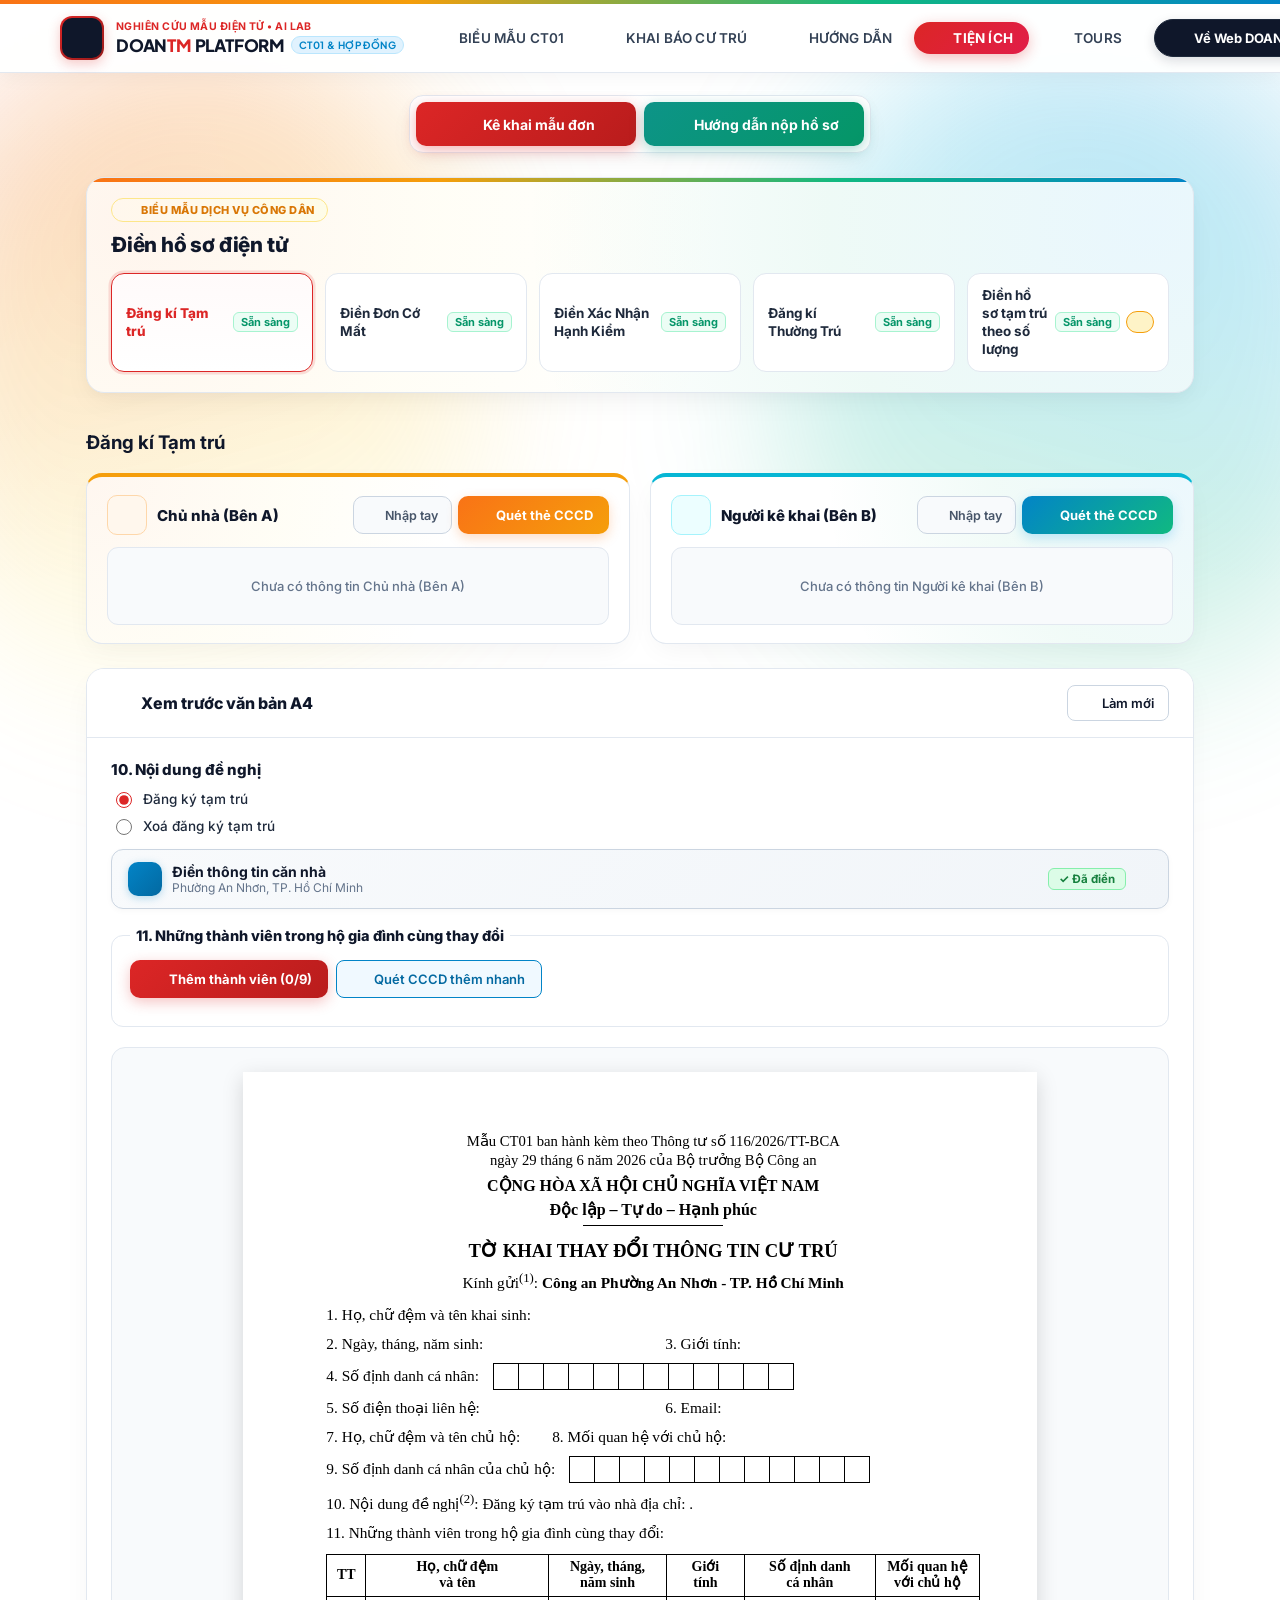
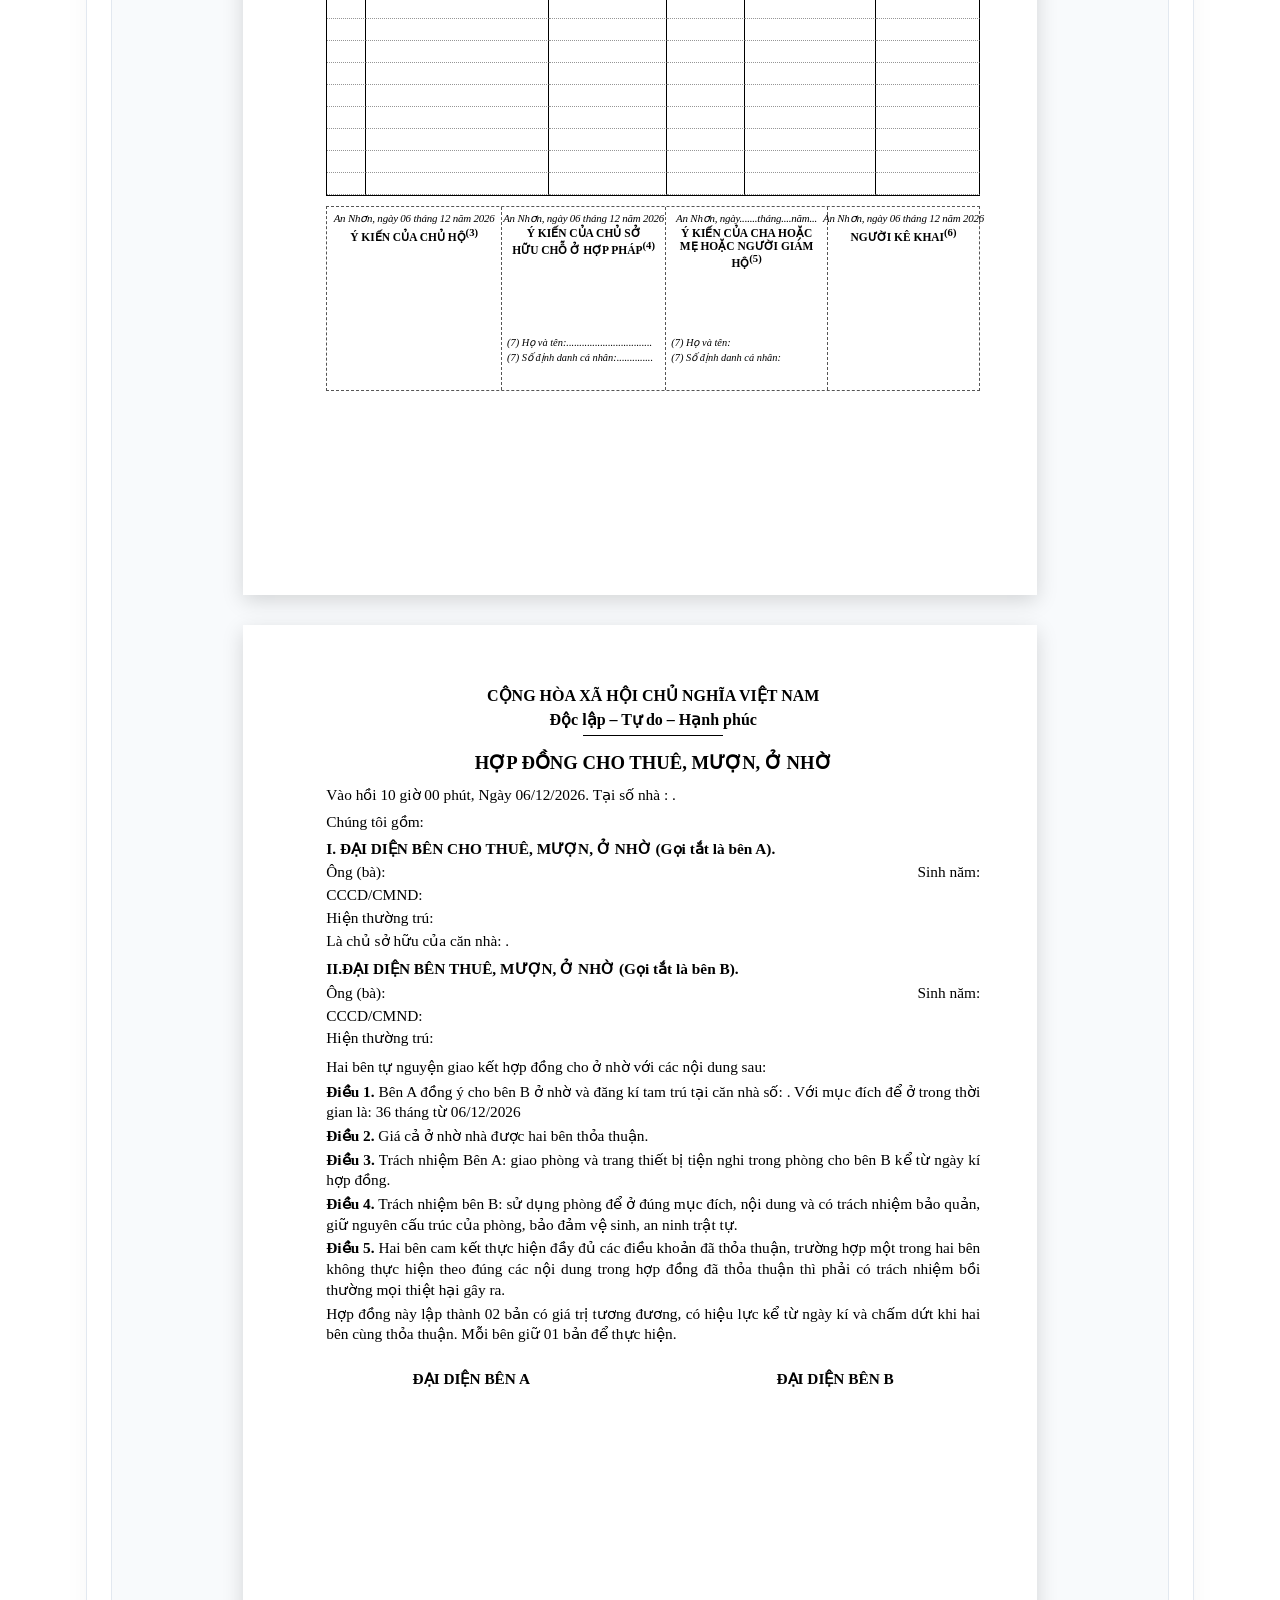
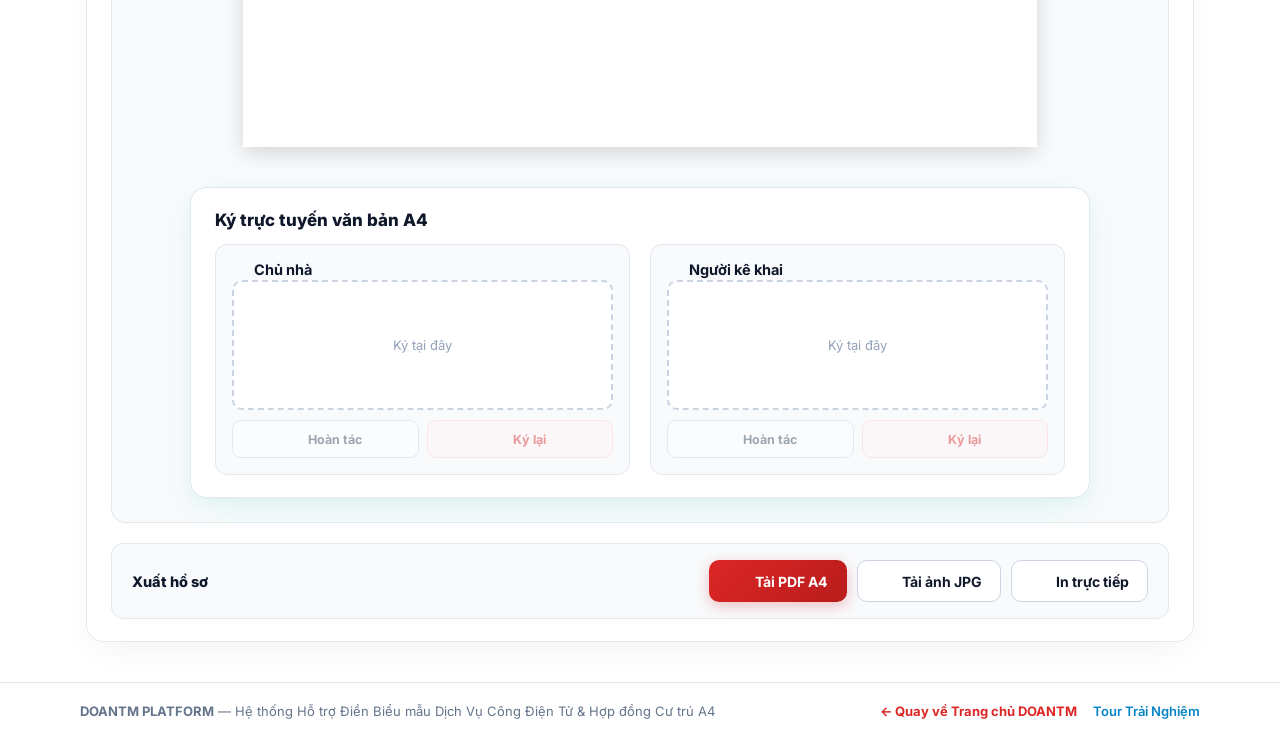
==== ct01.html @ 55b5cb39 "Add files via upload" ====
<!DOCTYPE html>
<html lang="vi">
<head>
  <meta charset="UTF-8" />
  <meta name="viewport" content="width=device-width, initial-scale=1.0" />
  <title>DOANTM | Điền Hồ Sơ Đăng Ký Tạm Trú (Mẫu CT01) & Hợp Đồng Cư Trú A4</title>
  <meta name="description" content="Công cụ điền hồ sơ đăng ký tạm trú Mẫu CT01, Hợp đồng cho thuê mượn ở nhờ, Đơn cớ mất, Xác nhận hạnh kiểm bằng mã QR CCCD và ký điện tử song phương trên nền tảng DOANTM." />

  <!-- Lucide Icons -->
  <script src="https://unpkg.com/lucide@latest"></script>

  <!-- jsQR for Real-Time Camera & Image CCCD QR Decoding -->
  <script src="https://cdn.jsdelivr.net/npm/jsqr@1.4.0/dist/jsQR.min.js"></script>

  <!-- html2canvas for High-Resolution A4 PDF & Dual JPG Export -->
  <script src="https://cdnjs.cloudflare.com/ajax/libs/html2canvas/1.4.1/html2canvas.min.js"></script>

  <!-- JSZip for Client-Side ZIP Packaging -->
  <script src="https://cdnjs.cloudflare.com/ajax/libs/jszip/3.10.1/jszip.min.js"></script>


  <!-- CT01 Portal Stylesheet (DOANTM Bright Light Mode) -->
  <link rel="stylesheet" href="css/ct01.css" />
</head>
<body>

  <!-- Toast Notification Container -->
  <div id="capan-toast-container" class="no-print"></div>

  <main class="capan-app-root">

    <!-- =====================================================================
         1. TOP HEADER (DOANTM BRIGHT LIGHT MODE + CAPAN NAVIGATION)
         ===================================================================== -->
    <header class="capan-header no-print">
      <div class="capan-header-top-bar"></div>
      <div class="capan-header-container">

        <!-- Brand Left -->
        <a href="index.html" class="capan-brand" title="Quay về Trang chủ DOANTM Platform">
          <div class="capan-emblem-wrap">
            <div class="capan-emblem-inner">
              <i data-lucide="crosshair" style="width:22px;height:22px;"></i>
            </div>
          </div>
          <div class="capan-brand-text">
            <span class="capan-brand-sub">NGHIÊN CỨU MẪU ĐIỆN TỬ • AI LAB</span>
            <h1 class="capan-brand-title">
              <span>DOAN<span class="brand-tm">TM</span> PLATFORM</span>
              <span class="capan-brand-badge">CT01 &amp; Hợp đồng</span>
            </h1>
          </div>
        </a>

        <!-- Center Navigation Pills -->
        <nav class="capan-nav" aria-label="Điều hướng cổng dịch vụ công">
          <button type="button" class="capan-nav-item" data-main-tab="utilities" onclick="switchMainTab('utilities', 'ct01')">
            <i data-lucide="file-Spreadsheet" class="capan-nav-icon"></i>
            <span>BIỂU MẪU CT01</span>
          </button>
          <button type="button" class="capan-nav-item" data-main-tab="declaration" onclick="switchMainTab('declaration')">
            <i data-lucide="qr-code" class="capan-nav-icon"></i>
            <span>KHAI BÁO CƯ TRÚ</span>
          </button>
          <a href="huong-dan-nop-ho-so.html" class="capan-nav-item" title="Cẩm nang hướng dẫn nộp hồ sơ dịch vụ công">
            <i data-lucide="book-open" class="capan-nav-icon"></i>
            <span>HƯỚNG DẪN</span>
          </a>
          <button type="button" class="capan-nav-item active" data-main-tab="utilities-all" onclick="switchMainTab('utilities')">
            <i data-lucide="wrench" class="capan-nav-icon"></i>
            <span>TIỆN ÍCH</span>
          </button>
                  <a href="tours.html" class="capan-nav-item" title="Khám phá các tour du lịch quốc tế DOANTM Travel">
            <i data-lucide="compass" class="capan-nav-icon"></i>
            <span>TOURS</span>
          </a>
        </nav>

        <!-- Right Actions -->
        <div class="capan-header-actions">
          <a href="index.html" class="capan-auth-btn">
            <i data-lucide="arrow-left" style="width:15px;height:15px;"></i>
            <span>Về Web DOANTM</span>
          </a>
        </div>

        <!-- Mobile Hamburger Button -->
        <button type="button" class="capan-hamburger-btn" id="mobile-drawer-toggle" aria-label="Mở menu">
          <i data-lucide="menu" style="width:20px;height:20px;color:#dc2626;"></i>
        </button>

      </div>

      <!-- Mobile Navigation Drawer -->
      <div class="capan-mobile-drawer" id="mobile-drawer">
        <nav class="capan-mobile-drawer-nav">
          <button type="button" class="capan-drawer-item active" data-mobile-tab="utilities" onclick="switchMainTab('utilities')">
            <i data-lucide="wrench" style="width:18px;height:18px;"></i>
            <span>Tiện ích &amp; Biểu mẫu CT01</span>
          </button>
          <button type="button" class="capan-drawer-item" data-mobile-tab="declaration" onclick="switchMainTab('declaration')">
            <i data-lucide="qr-code" style="width:18px;height:18px;"></i>
            <span>Khai báo cư trú nhanh</span>
          </button>
                    <a href="tours.html" class="capan-drawer-item">
            <i data-lucide="compass" style="width:18px;height:18px;"></i>
            <span>Khám phá Tour du lịch</span>
          </a>
          <a href="huong-dan-nop-ho-so.html" class="capan-drawer-item">
            <i data-lucide="book-open" style="width:18px;height:18px;"></i>
            <span>Cẩm nang Hướng dẫn nộp hồ sơ</span>
          </a>
          <a href="index.html" class="capan-drawer-item" style="border-top:1px solid #e2e8f0;margin-top:4px;padding-top:12px;color:#dc2626;">
            <i data-lucide="arrow-left" style="width:18px;height:18px;"></i>
            <span>Quay về Trang chủ DOANTM</span>
          </a>
        </nav>
      </div>
    </header>

    <!-- =====================================================================
         2. MAIN CONTENT AREA
         ===================================================================== -->
    <div class="capan-main-content">

      <!-- ===================================================================
           VIEW A: TIỆN ÍCH (KÊ KHAI MẪU ĐƠN & HƯỚNG DẪN NỘP HỒ SƠ)
           =================================================================== -->
      <div id="view-utilities" class="capan-utilities-container">

        <!-- Utility Sub-Tabs Bar -->
        <div class="capan-utility-nav-bar no-print">
          <div class="capan-utility-tabs">
            <button type="button" class="capan-tab-btn active" id="util-tab-ct01" onclick="switchUtilityTab('ct01')">
              <i data-lucide="file-text" style="width:17px;height:17px;"></i>
              <span class="tab-label-desktop">Kê khai mẫu đơn</span>
              <span class="tab-label-mobile">Kê khai mẫu đơn</span>
            </button>
            <a href="huong-dan-nop-ho-so.html" class="capan-tab-btn capan-btn-guide-gradient" title="Xem hướng dẫn chi tiết nộp hồ sơ Dịch vụ công từng mục cụ thể">
              <i data-lucide="book-open" style="width:17px;height:17px;"></i>
              <span class="tab-label-desktop">Hướng dẫn nộp hồ sơ</span>
              <span class="tab-label-mobile">Hướng dẫn nộp hồ sơ</span>
              
            </a>
          </div>
        </div>

        <!-- -----------------------------------------------------------------
             SUB-VIEW A1: KÊ KHAI MẪU ĐƠN (5 FORM CARDS + WORKSPACE)
             ----------------------------------------------------------------- -->
        <div id="subview-ct01" class="capan-forms-container">

          <!-- 5-Card Forms Selector Navigation Card -->
          <div class="capan-forms-nav-card no-print">
            <div class="capan-forms-nav-header">
              <div class="title-area">
                <span class="capan-forms-tag">
                  <i data-lucide="sparkles" style="width:12px;height:12px;"></i>
                  BIỂU MẪU DỊCH VỤ CÔNG DÂN
                </span>
                <h3>
                  <span class="text-desktop">Điền hồ sơ điện tử</span>
                  <span class="text-mobile">Điền hồ sơ và mẫu đơn</span>
                </h3>
              </div>
            </div>

            <div class="capan-forms-selector-grid">
              <!-- Card 1: CT01 -->
              <button type="button" class="capan-form-tab-card active" data-form-key="ct01" onclick="selectFormCard('ct01')">
                <div class="form-tab-badge-row">
                  <span class="form-code-badge">Đăng kí Tạm trú</span>
                  <span class="form-status-ready">Sẵn sàng</span>
                </div>
              </button>

              <!-- Card 2: CT02 (Đơn cớ mất) -->
              <button type="button" class="capan-form-tab-card" data-form-key="ct02" onclick="selectFormCard('ct02')">
                <div class="form-tab-badge-row">
                  <span class="form-code-badge">Điền Đơn Cớ Mất</span>
                  <span class="form-status-ready">Sẵn sàng</span>
                </div>
              </button>

              <!-- Card 3: CT03 (Xác nhận hạnh kiểm) -->
              <button type="button" class="capan-form-tab-card" data-form-key="ct03" onclick="selectFormCard('ct03')">
                <div class="form-tab-badge-row">
                  <span class="form-code-badge">Điền Xác Nhận Hạnh Kiểm</span>
                  <span class="form-status-ready">Sẵn sàng</span>
                </div>
              </button>

              <!-- Card 4: Đăng kí Thường Trú -->
              <button type="button" class="capan-form-tab-card" data-form-key="ct04" onclick="selectFormCard('ct04')">
                <div class="form-tab-badge-row">
                  <span class="form-code-badge">Đăng kí Thường Trú</span>
                  <span class="form-status-ready">Sẵn sàng</span>
                </div>
              </button>

              <!-- Card 5: Điền hồ sơ tạm trú theo số lượng -->
              <button type="button" class="capan-form-tab-card" data-form-key="ct07" onclick="selectFormCard('ct07')">
                <div class="form-tab-badge-row">
                  <span class="form-code-badge">Điền hồ sơ tạm trú theo số lượng</span>
                  <div class="form-tab-status-wrap">
                    <span class="form-status-ready">Sẵn sàng</span>
                    <span class="form-status-star" title="Nổi bật">
                      <i data-lucide="star" style="width:14px;height:14px;fill:#f59e0b;color:#f59e0b;"></i>
                    </span>
                  </div>
                </div>
              </button>
            </div>
          </div>

          <!-- ===============================================================
               FORM WORKSPACE 1: CT01 & HỢP ĐỒNG CƯ TRÚ (TẠM TRÚ & THƯỜNG TRÚ)
               =============================================================== -->
          <div id="form-workspace-ct01" class="capan-ct01-workspace">

            <!-- Steps Intro & 3-Step Progress Card -->
            <div class="capan-steps-card no-print">
              <div class="capan-steps-intro">
                <h3>
                  <span class="text-desktop" id="workspace-steps-title-desktop">Đăng kí Tạm trú</span>
                  <span class="text-mobile" id="workspace-steps-title-mobile">Đăng kí Tạm trú</span>
                </h3>
              </div>
            </div>

            <!-- Dual QR Action Panel (Chủ nhà Bên A & Người kê khai Bên B) -->
            <div class="capan-qr-action-panel no-print">

              <!-- Left Card: Chủ nhà (Bên A) -->
              <div class="capan-qr-card landlord-card">
                <div>
                  <div class="qr-card-header">
                    <div class="qr-header-title">
                      <div class="qr-icon text-amber">
                        <i data-lucide="qr-code" style="width:22px;height:22px;"></i>
                      </div>
                      <div>
                        <h4>Chủ nhà (Bên A)</h4>
                      </div>
                    </div>
                    <div class="qr-card-actions">
                      <button type="button" class="capan-btn-manual-edit" onclick="toggleManualDrawer('landlord')" title="Nhập tay hoặc sửa thông tin Chủ nhà">
                        <i data-lucide="pencil" style="width:13px;height:13px;"></i>
                        <span>Nhập tay</span>
                      </button>
                      <button type="button" class="capan-btn-scan-amber" onclick="openQrScannerModal('landlord')">
                        <i data-lucide="qr-code" style="width:15px;height:15px;"></i>
                        <span>Quét thẻ CCCD</span>
                      </button>
                    </div>
                  </div>

                  <div class="qr-card-body" id="landlord-card-summary">
                    <div class="qr-empty-hint">
                      Thông tin chủ nhà
                    </div>
                  </div>

                  <!-- Optional Inline Manual Input Drawer for Landlord -->
                  <div id="manual-drawer-landlord" class="qr-manual-drawer" hidden>
                    <div>
                      <label for="manual-landlordName">Họ và tên</label>
                      <input type="text" id="manual-landlordName" placeholder="VD: TRẦN VĂN HÙNG" oninput="updateFormField('landlordName', this.value)" />
                    </div>
                    <div>
                      <label for="manual-landlordId">Số CCCD</label>
                      <input type="text" id="manual-landlordId" maxlength="12" placeholder="VD: 079075009876" oninput="updateFormField('landlordId', this.value)" />
                    </div>
                    <div>
                      <label for="manual-landlordBirthYear">Năm sinh / Ngày sinh</label>
                      <input type="text" id="manual-landlordBirthYear" placeholder="VD: 12/05/1975" oninput="updateFormField('landlordBirthYear', this.value)" />
                    </div>
                    <div>
                      <label for="manual-landlordAddress">Nơi thường trú</label>
                      <input type="text" id="manual-landlordAddress" placeholder="Số nhà, đường, phường, TP..." oninput="updateFormField('landlordAddress', this.value)" />
                    </div>
                  </div>
                </div>
              </div>

              <!-- Right Card: Người kê khai (Bên B) -->
              <div class="capan-qr-card tenant-card">
                <div>
                  <div class="qr-card-header">
                    <div class="qr-header-title">
                      <div class="qr-icon text-teal">
                        <i data-lucide="qr-code" style="width:22px;height:22px;"></i>
                      </div>
                      <div>
                        <h4>Người kê khai (Bên B)</h4>
                      </div>
                    </div>
                    <div class="qr-card-actions">
                      <button type="button" class="capan-btn-manual-edit" onclick="toggleManualDrawer('tenant')" title="Nhập tay hoặc sửa thông tin Người kê khai">
                        <i data-lucide="pencil" style="width:13px;height:13px;"></i>
                        <span>Nhập tay</span>
                      </button>
                      <button type="button" class="capan-btn-scan-primary" onclick="openQrScannerModal('tenant')">
                        <i data-lucide="qr-code" style="width:15px;height:15px;"></i>
                        <span>Quét thẻ CCCD</span>
                      </button>
                    </div>
                  </div>

                  <div class="qr-card-body" id="tenant-card-summary">
                    <div class="qr-empty-hint">
                      Thông tin người kê khai
                    </div>
                  </div>

                  <!-- Optional Inline Manual Input Drawer for Tenant -->
                  <div id="manual-drawer-tenant" class="qr-manual-drawer" hidden>
                    <div>
                      <label for="manual-fullName">Họ và tên</label>
                      <input type="text" id="manual-fullName" placeholder="VD: NGUYỄN VĂN AN" oninput="updateFormField('fullName', this.value)" />
                    </div>
                    <div>
                      <label for="manual-citizenId">Số CCCD</label>
                      <input type="text" id="manual-citizenId" maxlength="12" placeholder="VD: 079095012345" oninput="updateFormField('citizenId', this.value)" />
                    </div>
                    <div>
                      <label for="manual-birthDate">Ngày sinh</label>
                      <input type="text" id="manual-birthDate" placeholder="VD: 15/08/1995" oninput="updateFormField('birthDate', this.value)" />
                    </div>
                    <div>
                      <label for="manual-gender">Giới tính</label>
                      <select id="manual-gender" onchange="updateFormField('gender', this.value)">
                        <option value="">-- Chọn --</option>
                        <option value="Nam">Nam</option>
                        <option value="Nữ">Nữ</option>
                        <option value="Khác">Khác</option>
                      </select>
                    </div>
                    <div class="full-col">
                      <label for="manual-permanentAddress">Nơi thường trú</label>
                      <input type="text" id="manual-permanentAddress" placeholder="Địa chỉ thường trú..." oninput="updateFormField('permanentAddress', this.value)" />
                    </div>
                  </div>
                </div>
              </div>

            </div>

            <!-- Main Preview & Editor Card -->
            <div class="capan-preview-card">

              <!-- Card Header -->
              <div class="capan-preview-card-head no-print">
                <div class="capan-panel-header">
                  <i data-lucide="file-check-2" class="panel-icon"></i>
                  <span class="preview-title-desktop" id="preview-title-desktop">Xem trước văn bản A4 </span>
                  <span class="preview-title-mobile" id="preview-title-mobile">Xem trước văn bản A4</span>
                </div>

                <div style="display:flex;align-items:center;gap:8px;flex-wrap:wrap;">
                  <button type="button" class="capan-btn-outline" onclick="resetAllFormData()" title="Xóa trắng toàn bộ dữ liệu">
                    <i data-lucide="rotate-ccw" style="width:14px;height:14px;"></i>
                    <span>Làm mới</span>
                  </button>
                </div>
              </div>

              <!-- Card Body -->
              <div class="capan-preview-card-body">

                <!-- Fieldset 10: Nội dung đề nghị -->
                <fieldset class="ct01-fieldset no-print">
                  <legend>10. Nội dung đề nghị</legend>

                  <div class="ct01-radio-group" role="radiogroup" aria-label="10. Nội dung đề nghị">
                    <label class="ct01-radio-label">
                      <input type="radio" id="radio-req-register" name="ct01-request-content" value="Đăng ký tạm trú" checked onchange="updateFormField('requestContent', this.value)" />
                      <span id="radio-req-register-label">Đăng ký tạm trú</span>
                    </label>
                    <label class="ct01-radio-label">
                      <input type="radio" id="radio-req-delete" name="ct01-request-content" value="Xoá đăng kí tạm trú do không còn chỗ ở hợp pháp tại căn nhà địa chỉ" onchange="updateFormField('requestContent', this.value)" />
                      <span id="radio-req-delete-label">Xoá đăng ký tạm trú</span>
                    </label>
                  </div>

                  <!-- Khối gộp: Điền thông tin căn nhà (Bấm để mở rộng) -->
                  <div class="capan-collapsible-house-wrap" style="margin-top:14px;">
                    <button type="button" class="capan-house-toggle-btn" id="btn-toggle-house-info" onclick="toggleHouseInfoDrawer()">
                      <div style="display:flex;align-items:center;gap:10px;">
                        <span class="house-toggle-icon">
                          <i data-lucide="home" style="width:16px;height:16px;"></i>
                        </span>
                        <div>
                          <strong style="font-size:14px;color:#0f172a;display:block;">Điền thông tin căn nhà</strong>
                          <span id="house-info-summary-text" style="font-size:12px;color:#64748b;display:block;">Bấm để nhập số nhà, tên đường, thời gian hợp đồng...</span>
                        </div>
                      </div>
                      <div style="display:flex;align-items:center;gap:8px;">
                        <span id="house-info-badge-status" class="house-badge-status">Chưa điền</span>
                        <i data-lucide="chevron-down" id="house-info-chevron" class="house-chevron-icon" style="width:18px;height:18px;color:#64748b;transition:transform 0.25s ease;"></i>
                      </div>
                    </button>

                    <div id="house-info-drawer" class="capan-house-drawer" style="display:none;margin-top:10px;padding:14px;background:#ffffff;border:1.5px solid #e2e8f0;border-radius:12px;box-shadow:0 4px 12px rgba(0,0,0,0.03);">
                      <div class="ct01-address-inputs-grid">
                        <div class="ct01-address-input-field">
                          <label for="ct01-house-no">Số nhà</label>
                          <input type="text" id="ct01-house-no" class="capan-input" placeholder="Ví dụ: 123/45" oninput="updateFormField('houseNo', this.value); updateHouseInfoBadge();" />
                        </div>
                        <div class="ct01-address-input-field">
                          <label for="ct01-street">Tên đường</label>
                          <input type="text" id="ct01-street" class="capan-input" placeholder="Ví dụ: Nguyễn Văn Nghi" oninput="updateFormField('street', this.value); updateHouseInfoBadge();" />
                        </div>
                      </div>

                      <div class="ct01-extra-inputs-grid">
                        <div class="ct01-address-input-field">
                          <label for="ct01-ward">Phường / Xã</label>
                          <input type="text" id="ct01-ward" class="capan-input" value="Phường An Nhơn" placeholder="VD: Phường An Nhơn" oninput="updateFormField('ward', this.value); updateHouseInfoBadge();" />
                        </div>
                        <div class="ct01-address-input-field">
                          <label for="ct01-city">Tỉnh / Thành phố</label>
                          <input type="text" id="ct01-city" class="capan-input" value="TP. Hồ Chí Minh" placeholder="VD: TP. Hồ Chí Minh" oninput="updateFormField('city', this.value); updateHouseInfoBadge();" />
                        </div>
                        <div class="ct01-address-input-field">
                          <label for="ct01-phone">Số điện thoại</label>
                          <input type="tel" id="ct01-phone" class="capan-input" placeholder="VD: 0909 123 456" oninput="updateFormField('phone', this.value)" />
                        </div>
                        <div class="ct01-address-input-field">
                          <label for="ct01-email">Email</label>
                          <input type="email" id="ct01-email" class="capan-input" placeholder="VD: congdan@gmail.com" oninput="updateFormField('email', this.value)" />
                        </div>
                      </div>

                      <div class="ct01-address-input-field ct01-contract-datetime-field">
                        <label for="ct01-contract-datetime">Thời gian bắt đầu hợp đồng</label>
                        <input type="datetime-local" id="ct01-contract-datetime" class="capan-input" onchange="updateFormField('moveInDate', this.value); updateHouseInfoBadge();" />
                      </div>
                    </div>
                  </div>
                </fieldset>

                <!-- Fieldset 11: Những thành viên trong hộ gia đình cùng thay đổi -->
                <fieldset class="ct01-members-editor no-print">
                  <legend>11. Những thành viên trong hộ gia đình cùng thay đổi</legend>
                  <div style="display:flex;flex-wrap:wrap;gap:8px;margin-bottom:12px;">
                    <button type="button" class="capan-btn-coral-large" id="btn-add-member" onclick="openMemberModal()" style="height:38px;padding:0 16px;font-size:13px;">
                      <i data-lucide="plus" style="width:15px;height:15px;"></i>
                      <span id="btn-add-member-label">Thêm thành viên (0/9)</span>
                    </button>
                    <button type="button" class="capan-btn-outline" onclick="openDirectMemberScan()" style="height:38px;padding:0 16px;font-size:13px;border-color:#0284c7;color:#0369a1;background:#f0f9ff;">
                      <i data-lucide="qr-code" style="width:15px;height:15px;color:#0284c7;"></i>
                      <span>Quét CCCD thêm nhanh</span>
                    </button>
                  </div>
                  <div id="members-summary-list"></div>
                </fieldset>

                <!-- ===========================================================
                     LIVE A4 DOCUMENT PREVIEW WRAPPER (2 A4 PAGES + SIG PADS)
                     =========================================================== -->
                <div class="doc-preview-wrapper" id="doc-preview-wrapper">

                  <!-- Responsive Scale Toolbar (Shown on mobile/narrow viewports) -->
                  <div class="doc-mobile-toolbar no-print" id="doc-scale-toolbar" hidden>
                    <div class="doc-mobile-toolbar-info">
                      <span class="doc-mobile-badge" id="doc-scale-badge">📄 Bản xem trước chuẩn A4 (100%)</span>
                    </div>
                    <div class="doc-mobile-toolbar-actions">
                      <button type="button" class="doc-toolbar-btn active" id="btn-scale-fit" onclick="setPreviewFitMode('fit')">Vừa màn hình</button>
                      <button type="button" class="doc-toolbar-btn" id="btn-scale-actual" onclick="setPreviewFitMode('actual')">100% Gốc</button>
                    </div>
                  </div>

                  <!-- A4 Scaler Container -->
                  <div class="a4-page-scaler" id="a4-page-scaler">

                    <!-- =======================================================
                         PAGE 1: MẪU CT01 - TỜ KHAI THAY ĐỔI THÔNG TIN CƯ TRÚ
                         ======================================================= -->
                    <article class="a4-page ct01-doc-page" id="ct01-doc-page-print">
                      <div class="ct01-sub-header">
                        <p>Mẫu CT01 ban hành kèm theo Thông tư số 116/2026/TT-BCA</p>
                        <p>ngày 29 tháng 6 năm 2026 của Bộ trưởng Bộ Công an</p>
                      </div>

                      <div class="ct01-national-header">
                        <h3 class="national-country">CỘNG HÒA XÃ HỘI CHỦ NGHĨA VIỆT NAM</h3>
                        <h4 class="national-motto">Độc lập – Tự do – Hạnh phúc</h4>
                        <div class="national-underline"></div>
                      </div>

                      <h2 class="ct01-main-title">TỜ KHAI THAY ĐỔI THÔNG TIN CƯ TRÚ</h2>

                      <p class="ct01-recipient">
                        Kính gửi<sup>(1)</sup>: <strong class="ct01-recipient-value" id="a4-ct01-recipient">Công an Phường An Nhơn - TP. Hồ Chí Minh</strong>
                      </p>

                      <div class="ct01-body-content">
                        <div class="ct01-line">
                          1. Họ, chữ đệm và tên khai sinh: <strong class="text-uppercase" id="a4-ct01-fullName"></strong>
                        </div>

                        <div class="ct01-flex-line">
                          <div class="flex-item">
                            2. Ngày, tháng, năm sinh: <strong id="a4-ct01-birthDate"></strong>
                          </div>
                          <div class="flex-item">
                            3. Giới tính: <strong class="ct01-gender-value" id="a4-ct01-gender"></strong>
                          </div>
                        </div>

                        <div class="ct01-id-line">
                          <span class="id-label">4. Số định danh cá nhân:</span>
                          <div class="ct01-boxes-group" id="a4-ct01-tenant-id-boxes">
                            <!-- 12 Digit Cells Rendered by JS -->
                          </div>
                        </div>

                        <div class="ct01-flex-line">
                          <div class="flex-item">
                            5. Số điện thoại liên hệ: <strong id="a4-ct01-phone"></strong>
                          </div>
                          <div class="flex-item">
                            6. Email: <strong id="a4-ct01-email"></strong>
                          </div>
                        </div>

                        <div class="ct01-flex-line ct01-household-line">
                          <div class="flex-item">
                            7. Họ, chữ đệm và tên chủ hộ: <strong class="text-uppercase" id="a4-ct01-headName"></strong>
                          </div>
                          <div class="flex-item">
                            8. Mối quan hệ với chủ hộ: <span id="a4-ct01-relationship"></span>
                          </div>
                        </div>

                        <div class="ct01-id-line">
                          <span class="id-label">9. Số định danh cá nhân của chủ hộ:</span>
                          <div class="ct01-boxes-group" id="a4-ct01-landlord-id-boxes">
                            <!-- 12 Digit Cells Rendered by JS -->
                          </div>
                        </div>

                        <div class="ct01-line ct01-request-line">
                          <span class="ct01-request-label">10. Nội dung đề nghị<sup>(2)</sup>: </span>
                          <span class="ct01-request-content" id="a4-ct01-requestContent">Đăng ký tạm trú</span>
                          <span class="ct01-request-prefix" id="a4-ct01-requestPrefix"> vào nhà địa chỉ: </span>
                          <span class="ct01-request-address" id="a4-ct01-requestAddress">.</span>
                        </div>

                        <div class="ct01-members-section">
                          <p class="members-title">11. Những thành viên trong hộ gia đình cùng thay đổi:</p>
                          <table class="ct01-table-members">
                            <thead>
                              <tr>
                                <th style="width: 6%;"><span>TT</span></th>
                                <th style="width: 28%;"><span>Họ, chữ đệm<br />và tên</span></th>
                                <th style="width: 18%;"><span>Ngày, tháng,<br />năm sinh</span></th>
                                <th style="width: 12%;"><span>Giới<br />tính</span></th>
                                <th style="width: 20%;"><span>Số định danh<br />cá nhân</span></th>
                                <th style="width: 16%;"><span>Mối quan hệ<br />với chủ hộ</span></th>
                              </tr>
                            </thead>
                            <tbody id="a4-ct01-members-tbody">
                              <!-- 9 Rows Rendered by JS -->
                            </tbody>
                          </table>
                        </div>

                        <!-- 4-Column Signatures Container -->
                        <div class="ct01-signatures-container">
                          <!-- Col 1: Ý KIẾN CỦA CHỦ HỘ (3) -->
                          <div class="ct01-sig-col">
                            <div class="sig-header-zone">
                              <p class="sig-date-placeholder" id="a4-sig-date-1">An Nhơn, ngày.......tháng....năm.......</p>
                              <p class="sig-heading">Ý KIẾN CỦA CHỦ HỘ<sup>(3)</sup></p>
                            </div>
                            <div class="sig-space" id="a4-ct01-sig-head"></div>
                            <div class="sig-name-zone">
                              <p class="sig-signer-name text-uppercase" id="a4-ct01-sig-head-name"></p>
                            </div>
                            <div class="sig-notes-zone empty"></div>
                          </div>

                          <!-- Col 2: Ý KIẾN CỦA CHỦ SỞ HỮU CHỖ Ở HỢP PHÁP (4) -->
                          <div class="ct01-sig-col">
                            <div class="sig-header-zone">
                              <p class="sig-date-placeholder" id="a4-sig-date-2">An Nhơn, ngày.....tháng....năm...</p>
                              <p class="sig-heading">Ý KIẾN CỦA CHỦ SỞ<br />HỮU CHỖ Ở HỢP PHÁP<sup>(4)</sup></p>
                            </div>
                            <div class="sig-space" id="a4-ct01-sig-landlord"></div>
                            <div class="sig-name-zone">
                              <p class="sig-signer-name text-uppercase" id="a4-ct01-sig-landlord-name"></p>
                            </div>
                            <div class="sig-notes-zone">
                              <p class="sig-sub-note">(7) Họ và tên:.................................</p>
                              <p class="sig-sub-note">(7) Số định danh cá nhân:..............</p>
                            </div>
                          </div>

                          <!-- Col 3: Ý KIẾN CỦA CHA HOẶC MẸ HOẶC NGƯỜI GIÁM HỘ (5) -->
                          <div class="ct01-sig-col">
                            <div class="sig-header-zone">
                              <p class="sig-date-placeholder" id="a4-sig-date-3">An Nhơn, ngày.......tháng....năm...</p>
                              <p class="sig-heading">Ý KIẾN CỦA CHA HOẶC<br />MẸ HOẶC NGƯỜI GIÁM<br />HỘ<sup>(5)</sup></p>
                            </div>
                            <div class="sig-space empty"></div>
                            <div class="sig-name-zone empty"></div>
                            <div class="sig-notes-zone">
                              <p class="sig-sub-note">(7) Họ và tên:</p>
                              <p class="sig-sub-note">(7) Số định danh cá nhân:</p>
                            </div>
                          </div>

                          <!-- Col 4: NGƯỜI KÊ KHAI (6) -->
                          <div class="ct01-sig-col">
                            <div class="sig-header-zone">
                              <p class="sig-date-placeholder" id="a4-sig-date-4">An Nhơn, ngày....tháng...năm...</p>
                              <p class="sig-heading">NGƯỜI KÊ KHAI<sup>(6)</sup></p>
                            </div>
                            <div class="sig-space" id="a4-ct01-sig-declarant"></div>
                            <div class="sig-name-zone">
                              <p class="sig-signer-name text-uppercase" id="a4-ct01-sig-declarant-name"></p>
                            </div>
                            <div class="sig-notes-zone empty"></div>
                          </div>
                        </div>
                      </div>
                    </article>

                    <!-- =======================================================
                         PAGE 2: HỢP ĐỒNG CHO THUÊ, MƯỢN, Ở NHỜ
                         ======================================================= -->
                    <article class="a4-page contract-doc-page" id="contract-doc-page-print">
                      <div class="contract-national-header">
                        <h3 class="national-country">CỘNG HÒA XÃ HỘI CHỦ NGHĨA VIỆT NAM</h3>
                        <h4 class="national-motto">Độc lập – Tự do – Hạnh phúc</h4>
                        <div class="national-underline"></div>
                      </div>

                      <h2 class="contract-main-title">HỢP ĐỒNG CHO THUÊ, MƯỢN, Ở NHỜ</h2>

                      <div class="contract-body-content">
                        <p class="contract-intro-line">
                          Vào hồi <span id="a4-contract-hours">10</span> giờ <span id="a4-contract-minutes">00</span> phút, Ngày <span id="a4-contract-date"></span>. Tại số nhà : <span id="a4-contract-address-top"></span>.
                        </p>
                        <p class="contract-intro-line">Chúng tôi gồm:</p>

                        <!-- BÊN A -->
                        <div class="contract-party-block">
                          <p class="party-role-head"><strong>I. ĐẠI DIỆN BÊN CHO THUÊ, MƯỢN, Ở NHỜ (Gọi tắt là bên A).</strong></p>
                          <div class="party-flex-row">
                            <span class="party-name">Ông (bà): <span class="text-uppercase" id="a4-contract-landlordName"></span></span>
                            <span class="party-birth">Sinh năm: <span id="a4-contract-landlordBirthYear"></span></span>
                          </div>
                          <p class="party-info-row">CCCD/CMND: <span id="a4-contract-landlordId"></span></p>
                          <p class="party-info-row">Hiện thường trú: <span class="contract-long-value" id="a4-contract-landlordAddress"></span></p>
                          <p class="party-info-row">Là chủ sở hữu của căn nhà: <span class="contract-long-value" id="a4-contract-propertyAddress">.</span></p>
                        </div>

                        <!-- BÊN B -->
                        <div class="contract-party-block">
                          <p class="party-role-head"><strong>II.ĐẠI DIỆN BÊN THUÊ, MƯỢN, Ở NHỜ (Gọi tắt là bên B).</strong></p>
                          <div class="party-flex-row">
                            <span class="party-name">Ông (bà): <span class="text-uppercase" id="a4-contract-tenantName"></span></span>
                            <span class="party-birth">Sinh năm: <span id="a4-contract-tenantBirth"></span></span>
                          </div>
                          <p class="party-info-row">CCCD/CMND: <span id="a4-contract-tenantId"></span></p>
                          <p class="party-info-row">Hiện thường trú: <span class="contract-long-value" id="a4-contract-tenantAddress"></span></p>
                          <div id="a4-contract-members-list"></div>
                        </div>

                        <p class="contract-clause-intro">Hai bên tự nguyện giao kết hợp đồng cho ở nhờ với các nội dung sau:</p>

                        <div class="contract-clauses-list">
                          <p>
                            <strong>Điều 1.</strong> Bên A đồng ý cho bên B ở nhờ và <span id="a4-contract-clause1-purpose">đăng kí tam trú</span> tại căn nhà số: <span class="contract-long-value" id="a4-contract-clause1-addr"></span>. Với mục đích để ở trong thời gian là: 36 tháng từ <span id="a4-contract-clause1-date"></span>
                          </p>
                          <p><strong>Điều 2.</strong> Giá cả ở nhờ nhà được hai bên thỏa thuận.</p>
                          <p><strong>Điều 3.</strong> Trách nhiệm Bên A: giao phòng và trang thiết bị tiện nghi trong phòng cho bên B kể từ ngày kí hợp đồng.</p>
                          <p><strong>Điều 4.</strong> Trách nhiệm bên B: sử dụng phòng để ở đúng mục đích, nội dung và có trách nhiệm bảo quản, giữ nguyên cấu trúc của phòng, bảo đảm vệ sinh, an ninh trật tự.</p>
                          <p><strong>Điều 5.</strong> Hai bên cam kết thực hiện đầy đủ các điều khoản đã thỏa thuận, trường hợp một trong hai bên không thực hiện theo đúng các nội dung trong hợp đồng đã thỏa thuận thì phải có trách nhiệm bồi thường mọi thiệt hại gây ra.</p>
                          <p>Hợp đồng này lập thành 02 bản có giá trị tương đương, có hiệu lực kể từ ngày kí và chấm dứt khi hai bên cùng thỏa thuận. Mỗi bên giữ 01 bản để thực hiện.</p>
                        </div>

                        <!-- Contract Signatures -->
                        <div class="contract-signature-table">
                          <div class="contract-sig-cell">
                            <strong class="sig-head-title">ĐẠI DIỆN BÊN A</strong>
                            <div class="sig-space-contract" id="a4-contract-sig-landlord"></div>
                            <p class="sig-signer-name text-uppercase" id="a4-contract-sig-landlord-name"></p>
                          </div>
                          <div class="contract-sig-cell">
                            <strong class="sig-head-title">ĐẠI DIỆN BÊN B</strong>
                            <div class="sig-space-contract" id="a4-contract-sig-tenant"></div>
                            <p class="sig-signer-name text-uppercase" id="a4-contract-sig-tenant-name"></p>
                          </div>
                        </div>
                      </div>
                    </article>

                  </div>

                  <!-- =========================================================
                       INTERACTIVE DUAL SIGNATURE PADS PANEL
                       ========================================================= -->
                  <div class="interactive-signatures-panel no-print">
                    <h3>Ký trực tuyến văn bản A4</h3>
                    <div class="sig-pads-grid">

                      <!-- Pad A: Bên A - Chủ nhà -->
                      <div class="sig-block">
                        <div class="sig-label">
                          <i data-lucide="pen-tool" style="width:16px;height:16px;color:#dc2626;"></i>
                          <span>Chủ nhà</span>
                        </div>
                        <div class="sig-canvas-wrapper" id="sig-wrapper-landlord">
                          <canvas id="sig-canvas-landlord"></canvas>
                          <div class="sig-placeholder" id="sig-placeholder-landlord">Ký tại đây</div>
                        </div>
                        <div class="sig-actions">
                          <button type="button" class="sig-btn" id="btn-undo-landlord" onclick="undoSignature('landlord')" disabled>
                            <i data-lucide="undo-2" style="width:14px;height:14px;"></i>
                            <span>Hoàn tác</span>
                          </button>
                          <button type="button" class="sig-btn danger" id="btn-clear-landlord" onclick="clearSignature('landlord')" disabled>
                            <i data-lucide="trash-2" style="width:14px;height:14px;"></i>
                            <span>Ký lại</span>
                          </button>
                        </div>
                      </div>

                      <!-- Pad B: Bên B - Người kê khai -->
                      <div class="sig-block">
                        <div class="sig-label">
                          <i data-lucide="pen-tool" style="width:16px;height:16px;color:#0284c7;"></i>
                          <span>Người kê khai</span>
                        </div>
                        <div class="sig-canvas-wrapper" id="sig-wrapper-tenant">
                          <canvas id="sig-canvas-tenant"></canvas>
                          <div class="sig-placeholder" id="sig-placeholder-tenant">Ký tại đây</div>
                        </div>
                        <div class="sig-actions">
                          <button type="button" class="sig-btn" id="btn-undo-tenant" onclick="undoSignature('tenant')" disabled>
                            <i data-lucide="undo-2" style="width:14px;height:14px;"></i>
                            <span>Hoàn tác</span>
                          </button>
                          <button type="button" class="sig-btn danger" id="btn-clear-tenant" onclick="clearSignature('tenant')" disabled>
                            <i data-lucide="trash-2" style="width:14px;height:14px;"></i>
                            <span>Ký lại</span>
                          </button>
                        </div>
                      </div>

                    </div>
                  </div>

                </div>

                <!-- Bottom Export Actions Bar -->
                <div class="capan-preview-bottom-actions no-print" id="bottom-export-bar">
                  <div class="capan-output-copy">
                    <strong>Xuất hồ sơ</strong>
                  </div>
                  <div class="capan-output-buttons">
                    <button type="button" class="capan-btn-coral-large" id="btn-download-pdf" onclick="exportTwoPagePdf()">
                      <i data-lucide="printer" style="width:18px;height:18px;"></i>
                      <span>Tải PDF A4</span>
                    </button>
                    <button type="button" class="capan-btn-coral-large-outline" id="btn-download-jpg" onclick="exportBothJpg()">
                      <i data-lucide="download" style="width:18px;height:18px;"></i>
                      <span>Tải ảnh JPG</span>
                    </button>
                    <button type="button" class="capan-btn-coral-large-outline" onclick="window.print()" title="Mở hộp thoại In A4 trực tiếp của trình duyệt">
                      <i data-lucide="file-output" style="width:18px;height:18px;"></i>
                      <span>In trực tiếp</span>
                    </button>
                  </div>
                </div>

              </div>
            </div>

          </div>

          <!-- ===============================================================
               FORM WORKSPACE 2: CT02 (ĐƠN CỚ MẤT) & CT03 (XÁC NHẬN HẠNH KIỂM)
               =============================================================== -->
          <div id="form-workspace-citizen-app" class="citizen-application-workspace" hidden>
            <div class="citizen-application-toolbar no-print">
              <div class="citizen-application-toolbar-content">
                <div>
                  <strong id="citizen-app-toolbar-title">Đơn Cớ Mất</strong>
                </div>
                <div class="citizen-application-toolbar-actions">
                  <button type="button" class="capan-btn-coral-large" style="height:38px;padding:0 16px;font-size:13px;" onclick="openCitizenAppModal()">
                    <i data-lucide="edit-3" style="width:15px;height:15px;"></i>
                    <span>Nhập thông tin</span>
                  </button>
                  <button type="button" class="capan-btn-outline" style="height:38px;" onclick="openQrScannerModal('citizen-app')">
                    <i data-lucide="qr-code" style="width:15px;height:15px;"></i>
                    <span>Quét QR CCCD</span>
                  </button>
                  <button type="button" class="capan-btn-outline" style="height:38px;" onclick="downloadCitizenAppWord()">
                    <i data-lucide="file-text" style="width:15px;height:15px;"></i>
                    <span>Tải Word (.doc)</span>
                  </button>
                  <button type="button" class="capan-btn-outline" style="height:38px;" onclick="window.print()">
                    <i data-lucide="printer" style="width:15px;height:15px;"></i>
                    <span>In / Lưu PDF A4</span>
                  </button>
                </div>
              </div>
            </div>

            <div class="capan-preview-card">
              <div class="capan-preview-card-head no-print">
                <div class="capan-panel-header">
                  <i data-lucide="file-text" class="panel-icon"></i>
                  <span>Xem trước nội dung đơn A4</span>
                </div>
              </div>
              <div class="capan-preview-card-body">
                <div class="doc-preview-wrapper">
                  <div class="a4-page-scaler" id="citizen-app-scaler">
                    <article class="a4-page citizen-application-page" id="citizen-app-a4-page">
                      <!-- Populated dynamically by JS -->
                    </article>
                  </div>
                </div>
              </div>
            </div>
          </div>

          <!-- ===============================================================
               FORM WORKSPACE 4: ĐIỀN HỒ SƠ TẠM TRÚ THEO SỐ LƯỢNG (BATCH)
               =============================================================== -->
          <div id="form-workspace-batch" class="capan-batch-workspace" hidden>

            <!-- Top Hero Banner Card -->
            <div class="capan-batch-hero-card no-print">
              <div class="batch-hero-header">
                <div class="batch-hero-badge-wrap">
                  <span class="batch-hero-badge" style="padding:4px 8px;" title="Nổi bật">
                    <i data-lucide="star" style="width:14px;height:14px;fill:#f59e0b;color:#f59e0b;"></i>
                  </span>
                  <span class="batch-hero-counter" id="batch-progress-stat">Đã điền: 0 / 3 người</span>
                </div>
                <h3>Điền hồ sơ tạm trú theo số lượng</h3>
              </div>
            </div>

            <!-- STEP 1: CHỌN SỐ LƯỢNG NGƯỜI ĐĂNG KÝ TẠM TRÚ -->
            <div class="capan-batch-card no-print">
              <div class="batch-card-head">
                <div class="batch-step-badge">1</div>
                <div>
                  <h4 class="batch-card-title">Chọn số lượng người</h4>
                </div>
              </div>

              <div class="batch-card-body">
                <div class="batch-qty-control-row">
                  <div class="batch-qty-input-group">
                    <button type="button" class="batch-qty-btn" onclick="adjustBatchTenantCount(-1)" title="Giảm 1 người">
                      <i data-lucide="minus" style="width:16px;height:16px;"></i>
                    </button>
                    <input type="number" id="batch-tenant-count" min="1" max="50" value="3" class="batch-qty-input" onchange="setBatchTenantCount(parseInt(this.value) || 1)" />
                    <button type="button" class="batch-qty-btn" onclick="adjustBatchTenantCount(1)" title="Tăng 1 người">
                      <i data-lucide="plus" style="width:16px;height:16px;"></i>
                    </button>
                    <span class="batch-qty-unit">người</span>
                  </div>

                  <!-- Quick Chips -->
                  <div class="batch-qty-chips" id="batch-qty-chips">
                    <button type="button" class="batch-chip-btn" onclick="setBatchTenantCount(1)">1 người</button>
                    <button type="button" class="batch-chip-btn" onclick="setBatchTenantCount(2)">2 người</button>
                    <button type="button" class="batch-chip-btn active" onclick="setBatchTenantCount(3)">3 người</button>
                    <button type="button" class="batch-chip-btn" onclick="setBatchTenantCount(5)">5 người</button>
                    <button type="button" class="batch-chip-btn" onclick="setBatchTenantCount(10)">10 người</button>
                    <button type="button" class="batch-chip-btn" onclick="setBatchTenantCount(15)">15 người</button>
                    <button type="button" class="batch-chip-btn" onclick="setBatchTenantCount(20)">20 người</button>
                  </div>
                </div>
              </div>
            </div>

            <!-- STEP 2: THÔNG TIN CHỦ NHÀ & CĂN NHÀ CHO THUÊ -->
            <div class="capan-batch-card no-print">
              <div class="batch-card-head">
                <div class="batch-step-badge">2</div>
                <div>
                  <h4 class="batch-card-title">Thông tin Chủ nhà &amp; Căn nhà cho thuê</h4>
                </div>
              </div>

              <div class="batch-card-body" style="display:flex;flex-direction:column;gap:18px;">
                <!-- Card Chủ nhà (Bên A) - Phong cách chuẩn card QR màu Hổ phách (Amber) -->
                <div class="capan-qr-card landlord-card">
                  <div>
                    <div class="qr-card-header">
                      <div class="qr-header-title">
                        <div class="qr-icon text-amber">
                          <i data-lucide="qr-code" style="width:22px;height:22px;"></i>
                        </div>
                        <div>
                          <h4>Chủ nhà (Bên A)</h4>
                        </div>
                      </div>
                      <div class="qr-card-actions">
                        <button type="button" class="capan-btn-manual-edit" onclick="toggleManualDrawer('batch-landlord')" title="Nhập tay hoặc sửa thông tin Chủ nhà">
                          <i data-lucide="pencil" style="width:13px;height:13px;"></i>
                          <span>Nhập tay</span>
                        </button>
                        <button type="button" class="capan-btn-scan-amber" onclick="openQrScannerModal('batch-landlord')">
                          <i data-lucide="qr-code" style="width:15px;height:15px;"></i>
                          <span>Quét thẻ CCCD</span>
                        </button>
                        <button type="button" class="capan-btn-manual-edit" onclick="fillBatchLandlordSample()" title="Nạp nhanh mẫu thử chủ nhà">
                          <i data-lucide="wand-2" style="width:13px;height:13px;color:#0284c7;"></i>
                          <span>Mẫu thử</span>
                        </button>
                      </div>
                    </div>

                    <div class="qr-card-body" id="batch-landlord-card-summary" onclick="toggleManualDrawer('batch-landlord')" style="cursor:pointer;" title="Bấm để chỉnh sửa nhanh">
                      <div class="qr-empty-hint">
                        Chưa có thông tin Chủ nhà (Bên A)
                      </div>
                    </div>

                    <!-- Inline Manual Input Drawer for Batch Landlord -->
                    <div id="manual-drawer-batch-landlord" class="qr-manual-drawer" hidden>
                      <div>
                        <label for="batch-landlord-name">Họ và tên <span style="color:#dc2626;">*</span></label>
                        <input type="text" id="batch-landlord-name" class="text-uppercase" placeholder="VD: NGUYỄN VĂN HÙNG" oninput="updateBatchLandlordField('fullName', this.value)" />
                      </div>
                      <div>
                        <label for="batch-landlord-id">Số CCCD <span style="color:#dc2626;">*</span></label>
                        <input type="text" id="batch-landlord-id" maxlength="12" placeholder="VD: 079075001234" oninput="updateBatchLandlordField('citizenId', this.value)" />
                      </div>
                      <div>
                        <label for="batch-landlord-birth">Năm sinh / Ngày sinh <span style="color:#dc2626;">*</span></label>
                        <input type="text" id="batch-landlord-birth" placeholder="VD: 1975 hoặc 15/05/1975" oninput="updateBatchLandlordField('birthYear', this.value)" />
                      </div>
                      <div class="full-col">
                        <label for="batch-landlord-address">Nơi thường trú <span style="color:#dc2626;">*</span></label>
                        <input type="text" id="batch-landlord-address" placeholder="VD: 45 Lê Duẩn, P. Bến Nghé, Quận 1, TP. HCM" oninput="updateBatchLandlordField('permanentAddress', this.value)" />
                      </div>
                    </div>
                  </div>
                </div>

                <!-- Địa chỉ căn nhà / phòng trọ cho thuê -->
                <div class="batch-property-card" style="background:#ffffff;border:1px solid #e2e8f0;border-radius:14px;padding:16px;">
                  <div style="display:flex;align-items:center;justify-content:space-between;margin-bottom:12px;">
                    <div style="display:flex;align-items:center;gap:10px;">
                      <span style="width:34px;height:34px;border-radius:9px;background:#ecfdf5;border:1px solid #a7f3d0;color:#059669;display:flex;align-items:center;justify-content:center;flex-shrink:0;">
                        <i data-lucide="home" style="width:18px;height:18px;"></i>
                      </span>
                      <div>
                        <h4 style="margin:0;font-size:14px;font-weight:800;color:#0f172a;">Địa chỉ căn nhà / phòng trọ cho thuê</h4>
                        <span style="font-size:11.5px;color:#64748b;">Nơi đăng ký tạm trú cho người thuê</span>
                      </div>
                    </div>
                  </div>

                  <div class="batch-form-grid">
                    <div class="ct01-address-input-field">
                      <label>Số nhà <span style="color:#dc2626;">*</span></label>
                      <input type="text" id="batch-house-no" class="capan-input" placeholder="VD: 123/45" oninput="updateBatchHouseField('houseNo', this.value)" />
                    </div>
                    <div class="ct01-address-input-field">
                      <label>Tên đường <span style="color:#dc2626;">*</span></label>
                      <input type="text" id="batch-house-street" class="capan-input" placeholder="VD: Nguyễn Văn Nghi" oninput="updateBatchHouseField('street', this.value)" />
                    </div>
                    <div class="ct01-address-input-field">
                      <label>Phường / Xã <span style="color:#dc2626;">*</span></label>
                      <input type="text" id="batch-house-ward" class="capan-input" placeholder="VD: Phường An Nhơn" oninput="updateBatchHouseField('ward', this.value)" />
                    </div>
                    <div class="ct01-address-input-field">
                      <label>Tỉnh / Thành phố <span style="color:#dc2626;">*</span></label>
                      <input type="text" id="batch-house-city" class="capan-input" placeholder="VD: TP. Hồ Chí Minh" oninput="updateBatchHouseField('city', this.value)" />
                    </div>
                  </div>
                  <div class="ct01-address-input-field" style="margin-top:10px;">
                    <label for="batch-contract-datetime">Thời gian, ngày tháng ký hợp đồng <span style="color:#dc2626;">*</span></label>
                    <input type="datetime-local" id="batch-contract-datetime" class="capan-input" onchange="updateBatchHouseField('contractDatetime', this.value)" />
                  </div>
                </div>

                <!-- CHỮ KÝ ĐIỆN TỬ CHỦ NHÀ (BÊN A) -->
                <div class="batch-landlord-sig-panel">
                  <div style="background:linear-gradient(135deg, #fff7ed 0%, #ffedd5 100%);border:1.5px solid #fdba74;border-radius:14px;padding:14px 16px;">
                    <div style="display:flex;justify-content:space-between;align-items:flex-start;flex-wrap:wrap;gap:8px;margin-bottom:10px;">
                      <div style="display:flex;align-items:center;gap:10px;">
                        <span style="width:36px;height:36px;border-radius:10px;background:linear-gradient(135deg, #ea580c 0%, #c2410c 100%);color:#ffffff;display:flex;align-items:center;justify-content:center;box-shadow:0 2px 6px rgba(234, 88, 12, 0.3);flex-shrink:0;">
                          <i data-lucide="pen-tool" style="width:18px;height:18px;"></i>
                        </span>
                        <div>
                          <strong style="font-size:14px;color:#9a3412;display:block;">Chữ ký điện tử Chủ nhà</strong>
                        </div>
                      </div>
                      <span class="batch-sig-badge" id="batch-landlord-sig-badge" style="padding:4px 10px;border-radius:6px;font-size:12px;font-weight:700;background:#fee2e2;color:#dc2626;white-space:nowrap;">
                        Chưa ký
                      </span>
                    </div>

                    <!-- Canvas Wrapper -->
                    <div class="sig-canvas-wrapper" id="batch-sig-wrapper-landlord">
                      <canvas id="batch-sig-canvas-landlord"></canvas>
                      <div class="sig-placeholder" id="batch-sig-placeholder-landlord">
                        Chủ nhà ký tại đây
                      </div>
                    </div>

                    <div style="margin-top:8px;display:flex;justify-content:flex-end;align-items:center;flex-wrap:wrap;gap:8px;">
                      <div style="display:flex;gap:6px;">
                        <button type="button" class="sig-btn" id="btn-batch-undo-landlord" onclick="undoBatchLandlordSig()" disabled style="height:32px;font-size:12px;padding:0 12px;">
                          <i data-lucide="undo-2" style="width:14px;height:14px;"></i>
                          <span>Hoàn tác</span>
                        </button>
                        <button type="button" class="sig-btn danger" id="btn-batch-clear-landlord" onclick="clearBatchLandlordSig()" disabled style="height:32px;font-size:12px;padding:0 12px;">
                          <i data-lucide="trash-2" style="width:14px;height:14px;"></i>
                          <span>Ký lại</span>
                        </button>
                      </div>
                    </div>
                  </div>
                </div>

              </div>
            </div>

            <!-- STEP 3: QUÉT CCCD TỪNG NGƯỜI THUÊ THEO SỐ LƯỢNG -->
            <div class="capan-batch-card no-print">
              <div class="batch-card-head">
                <div class="batch-step-badge">3</div>
                <div>
                  <h4 class="batch-card-title">Danh sách người thuê</h4>
                </div>
                <div class="batch-head-actions">
                  <button type="button" class="capan-btn-outline" onclick="fillAllBatchTenantsSample()" title="Nạp mẫu dữ liệu thử nghiệm cho toàn bộ người thuê">
                    <i data-lucide="sparkles" style="width:14px;height:14px;color:#10b981;"></i>
                    <span>Mẫu thử</span>
                  </button>
                  <button type="button" class="capan-btn-outline" onclick="addNewBatchTenant()">
                    <i data-lucide="user-plus" style="width:14px;height:14px;"></i>
                    <span>+ Thêm người</span>
                  </button>
                </div>
              </div>

              <div class="batch-card-body">
                <!-- Tenants Dynamic Container -->
                <div id="batch-tenants-list-container" class="batch-tenants-grid">
                  <!-- Rendered dynamically by JS -->
                </div>
              </div>
            </div>

            <!-- STEP 4: XUẤT VÀ TẢI VỀ FILE .ZIP -->
            <div class="capan-batch-card batch-export-card no-print">
              <div class="batch-card-head" style="border-bottom:none;padding-bottom:0;">
                <div class="batch-step-badge" style="background:linear-gradient(135deg, #10b981 0%, #059669 100%);">4</div>
                <div>
                  <h4 class="batch-card-title">Xuất hồ sơ (.ZIP)</h4>
                </div>
              </div>

              <div class="batch-card-body">
                <!-- Export Progress Indicator (Hidden by default) -->
                <div id="batch-export-progress-wrap" class="batch-progress-box" hidden>
                  <div class="batch-progress-bar-bg">
                    <div id="batch-progress-bar-fill" class="batch-progress-bar-fill" style="width: 0%;"></div>
                  </div>
                  <p id="batch-progress-text" class="batch-progress-status">Đang chuẩn bị dữ liệu xuất hồ sơ...</p>
                </div>

                <!-- Signature Status Checklist in Step 4 -->
                <div class="batch-export-summary-box" style="background:#f8fafc;border:1px solid #e2e8f0;border-radius:12px;padding:12px 14px;margin-bottom:14px;display:flex;flex-wrap:wrap;justify-content:space-between;align-items:center;gap:10px;">
                  <div style="display:flex;align-items:center;gap:8px;">
                    <i data-lucide="shield-check" style="width:18px;height:18px;color:#10b981;"></i>
                    <strong style="font-size:13px;color:#1e293b;">Chữ ký:</strong>
                  </div>
                  <div style="display:flex;flex-wrap:wrap;gap:8px;font-size:12px;">
                    <span id="batch-summary-sig-landlord" style="padding:4px 9px;border-radius:6px;background:#fef3c7;color:#92400e;font-weight:700;">Chủ nhà: Chưa ký</span>
                    <span id="batch-summary-sig-tenants" style="padding:4px 9px;border-radius:6px;background:#f1f5f9;color:#475569;font-weight:700;">Người thuê: 0/3 đã ký</span>
                  </div>
                </div>

                <!-- Action Button -->
                <div class="batch-export-action-row">
                  <button type="button" id="btn-export-batch-zip" class="capan-btn-coral-large batch-big-btn" onclick="exportBatchZip()">
                    <i data-lucide="archive" style="width:20px;height:20px;"></i>
                    <span id="btn-export-batch-zip-label">Xuất hồ sơ (.ZIP)</span>
                  </button>
                </div>
              </div>
            </div>

          </div>

          <!-- ===============================================================
               FORM WORKSPACE 3: DEVELOPING (CT04 / CT07)
               =============================================================== -->
          <div id="form-workspace-developing" class="capan-form-developing-card" hidden>
            <div class="developing-inner-card">
              <div class="developing-content">
                <div class="developing-icon-wrap">
                  <i data-lucide="file-clock" style="width:32px;height:32px;"></i>
                </div>
                <span class="developing-badge">TÍNH NĂNG ĐANG PHÁT TRIỂN</span>
                <h3 id="developing-form-heading">Mẫu CT04: Phiếu tiếp nhận hồ sơ &amp; hẹn trả kết quả</h3>
                <p id="developing-form-desc" style="color:#475569;margin:0;">
                  Hệ thống dịch vụ công đang số hóa và kết nối biểu mẫu điện tử theo quy chuẩn mới nhất của Bộ Công An.
                </p>
                <div class="developing-hints">
                  <p style="margin:4px 0;">• Quý công dân có nhu cầu đăng ký thường trú, tạm trú hoặc thay đổi thông tin cư trú có thể sử dụng ngay <strong>Đăng kí Tạm trú (Mẫu CT01 &amp; Hợp đồng)</strong>.</p>
                  <p style="margin:4px 0;">• Hoặc tham khảo cẩm nang <strong><a href="huong-dan-nop-ho-so.html" style="color:#0284c7;text-decoration:underline;">Hướng dẫn nộp hồ sơ</a></strong> để nắm rõ chi tiết quy trình nộp trực tuyến.</p>
                </div>
                <button type="button" class="capan-btn-coral-large" onclick="selectFormCard('ct01')">
                  <span>Đăng kí Tạm trú </span>
                </button>
              </div>
            </div>
          </div>

        </div>

        <!-- -----------------------------------------------------------------
             SUB-VIEW A2: TRA CỨU TIẾN ĐỘ HỒ SƠ
             ----------------------------------------------------------------- -->
        <div id="subview-lookup" class="capan-lookup-workspace" hidden>
          <div class="capan-lookup-card">
            <div class="capan-lookup-header">
              <div class="capan-lookup-icon-wrap">
                <i data-lucide="search" style="width:26px;height:26px;"></i>
              </div>
              <div>
                <h3 style="margin:0 0 4px;font-size:18px;font-weight:800;color:#0f172a;">Tra cứu tiến độ giải quyết hồ sơ hành chính</h3>
                <p style="margin:0;font-size:13.5px;color:#64748b;">Nhập Mã hồ sơ dịch vụ công hoặc Số định danh cá nhân (12 số CCCD) để kiểm tra tiến độ tiếp nhận và xử lý.</p>
              </div>
            </div>

            <div class="capan-lookup-search-bar">
              <input type="text" id="lookup-code-input" class="capan-input" style="height:42px;font-size:14px;" value="HS-2026-AN-0892" placeholder="VD: HS-2026-AN-0892 hoặc 079094001234" />
              <button type="button" class="capan-btn-coral-large" onclick="handleLookupSearch()">Tra cứu ngay</button>
            </div>

            <div id="lookup-result-container"></div>
          </div>
        </div>

        <!-- -----------------------------------------------------------------
             SUB-VIEW A3: LIÊN HỆ CSKV (31 KHU VỰC)
             ----------------------------------------------------------------- -->
        <div id="subview-appointment" hidden>
          <div class="capan-officer-header-box">
            <div class="capan-officer-search-inputs">
              <div class="ct01-address-input-field">
                <label for="cskv-search-input">Tìm kiếm cán bộ / khu vực</label>
                <input type="text" id="cskv-search-input" class="capan-input" placeholder="Nhập tên cán bộ, số ĐT hoặc khu vực (ví dụ: KV1, 0909...)" oninput="renderCskvDirectory()" />
              </div>
              <div class="ct01-address-input-field">
                <label for="cskv-area-input">Tra cứu nhanh theo khu vực (KV1 – KV31)</label>
                <input type="text" id="cskv-area-input" class="capan-input" placeholder="Ví dụ: khu vực 3 hoặc KV5" oninput="renderCskvDirectory()" />
              </div>
            </div>
            <div id="cskv-match-banner" style="margin-top:12px;" hidden></div>
          </div>

          <div class="capan-officer-grid" id="cskv-cards-grid"></div>
        </div>

      </div>

      <!-- ===================================================================
           VIEW B: KHAI BÁO CƯ TRÚ NHANH
           =================================================================== -->
      <div id="view-declaration" hidden>
        <div style="max-width:780px;margin:0 auto;">
          <button type="button" class="btn-link" style="display:inline-flex;align-items:center;gap:6px;margin-bottom:14px;font-size:14px;" onclick="switchMainTab('utilities', 'ct01')">
            <i data-lucide="arrow-left" style="width:16px;height:16px;"></i>
            <span>Quay lại Biểu mẫu CT01 &amp; Hợp đồng</span>
          </button>

          <div class="capan-lookup-card">
            <div style="border-bottom:1px solid #f1f5f9;padding-bottom:18px;margin-bottom:22px;">
              <span class="capan-forms-tag">DỊCH VỤ CÔNG TRỰC TUYẾN</span>
              <h2 style="margin:6px 0 8px;font-size:24px;font-weight:800;color:#0f172a;">Khai báo cư trú trực tuyến</h2>
              <p style="margin:0;font-size:14px;color:#64748b;">Quét mã QR trên thẻ CCCD, kiểm tra thông tin rồi nhập địa chỉ cư trú cần khai báo.</p>
            </div>

            <div style="margin-bottom:22px;">
              <h4 style="display:flex;align-items:center;gap:8px;margin:0 0 12px;font-size:15.5px;color:#0f172a;">
                <i data-lucide="qr-code" style="width:18px;height:18px;color:#dc2626;"></i>
                <span>1. Thông tin Căn cước công dân</span>
              </h4>
              <div style="background:#fffafa;border:2px dashed #fecaca;border-radius:14px;padding:22px;text-align:center;">
                <p style="margin:0 0 14px;font-size:13.5px;color:#475569;">Sử dụng camera hoặc tải ảnh CCCD để tự động điền thông tin công dân.</p>
                <button type="button" class="capan-btn-coral-large" onclick="openQrScannerModal('tenant')">
                  <i data-lucide="qr-code" style="width:18px;height:18px;"></i>
                  <span>Bắt đầu quét CCCD</span>
                </button>
              </div>
            </div>

            <div style="margin-bottom:22px;">
              <h4 style="display:flex;align-items:center;gap:8px;margin:0 0 12px;font-size:15.5px;color:#0f172a;">
                <i data-lucide="map-pin" style="width:18px;height:18px;color:#dc2626;"></i>
                <span>2. Địa chỉ cư trú hiện tại</span>
              </h4>
              <input type="text" id="decl-address-input" class="capan-input" style="height:42px;" placeholder="Nhập số nhà, tên đường, khu phố, phường/xã..." />
            </div>

            <button type="button" class="capan-btn-coral-large" style="width:100%;height:48px;font-size:15px;" onclick="submitQuickDeclaration()">
              <span>XÁC NHẬN GỬI KHAI BÁO CƯ TRÚ</span>
            </button>
          </div>
        </div>
      </div>

      <!-- ===================================================================
           VIEW C: SỔ TAY HƯỚNG DẪN SỬ DỤNG
           =================================================================== -->
      <div id="view-guide" class="capan-guide" hidden>
        <div class="capan-guide-intro">
          <span>SỔ TAY HƯỚNG DẪN CÔNG DÂN &amp; CÁN BỘ</span>
          <h2>Hướng dẫn sử dụng Hệ thống Biểu mẫu CT01 &amp; Hợp đồng</h2>
          <p style="margin:0;color:#475569;">Các bước thao tác quét mã QR CCCD, ký điện tử 2 bên và xuất hồ sơ A4 chuẩn quy định.</p>
        </div>

        <div class="capan-guide-layout">
          <nav class="capan-guide-toc" aria-label="Mục lục hướng dẫn">
            <strong style="display:block;margin-bottom:8px;color:#0f172a;">Mục lục</strong>
            <a href="#guide-1">1. Tổng quan công cụ</a>
            <a href="#guide-2">2. Quét mã QR CCCD</a>
            <a href="#guide-3">3. Điền mục 10 &amp; 11</a>
            <a href="#guide-4">4. Ký điện tử 2 bên</a>
            <a href="#guide-5">5. Xuất PDF &amp; Ảnh A4</a>
          </nav>

          <article class="capan-guide-content">
            <section id="guide-1">
              <h3 style="margin:0 0 10px;color:#0f172a;">1. Tổng quan công cụ Biểu mẫu cư trú DOANTM</h3>
              <p style="margin:0 0 10px;color:#334155;line-height:1.6;">
                Phân hệ <strong>Biểu mẫu Dịch vụ công DOANTM</strong> hỗ trợ công dân và chủ nhà trọ lập nhanh hồ sơ đăng ký tạm trú gồm <strong>Tờ khai thay đổi thông tin cư trú (Mẫu CT01)</strong> và <strong>Hợp đồng cho thuê, mượn, ở nhờ</strong> trên chuẩn khổ giấy A4.
              </p>
            </section>
            <section id="guide-2">
              <h3 style="margin:0 0 10px;color:#0f172a;">2. Quét mã QR thẻ CCCD tự động</h3>
              <p style="margin:0 0 10px;color:#334155;line-height:1.6;">
                • Bấm nút <strong>Quét thẻ CCCD</strong> ở khung <strong>Chủ nhà (Bên A)</strong> và <strong>Người kê khai (Bên B)</strong>.<br />
                • Bạn có thể dùng Camera trực tiếp hoặc tải ảnh chụp thẻ CCCD lên và kéo chuột khoanh vùng mã QR để hệ thống bóc tách chính xác 12 số định danh, họ tên, ngày sinh, giới tính và địa chỉ thường trú.
              </p>
            </section>
            <section id="guide-3">
              <h3 style="margin:0 0 10px;color:#0f172a;">3. Điền nội dung đề nghị (Mục 10) &amp; Thành viên cùng thay đổi (Mục 11)</h3>
              <p style="margin:0 0 10px;color:#334155;line-height:1.6;">
                • Nhập số nhà, tên đường nơi đăng ký tạm trú và chọn thời gian bắt đầu hợp đồng.<br />
                • Nếu có thêm thành viên trong hộ gia đình cùng đăng ký tạm trú (tối đa 9 người), bấm <strong>+ Thêm thành viên</strong> để quét QR hoặc nhập thông tin vào bảng Mục 11.
              </p>
            </section>
            <section id="guide-4">
              <h3 style="margin:0 0 10px;color:#0f172a;">4. Ký điện tử trực tiếp 2 bên (Dual Signature Pads)</h3>
              <p style="margin:0 0 10px;color:#334155;line-height:1.6;">
                • Chủ nhà (Bên A) và Người kê khai (Bên B) ký trực tiếp bằng ngón tay trên màn hình cảm ứng hoặc chuột máy tính tại khung <strong>Ký trực tuyến văn bản A4</strong>.<br />
                • Chữ ký mực xanh sẽ tự động hiển thị đồng bộ vào cả Tờ khai CT01 và Hợp đồng cho thuê, mượn, ở nhờ.
              </p>
            </section>
            <section id="guide-5">
              <h3 style="margin:0 0 10px;color:#0f172a;">5. Xuất file PDF A4 &amp; Tải ảnh JPG</h3>
              <p style="margin:0;color:#334155;line-height:1.6;">
                • Bấm <strong>Tải PDF A4</strong> để lưu tệp PDF gồm 2 trang A4 sắc nét, hoặc bấm <strong>Tải ảnh JPG</strong> để tải 2 tệp ảnh riêng biệt đính kèm lên cổng dịch vụ công trực tuyến VNeID / Bộ Công An.
              </p>
            </section>
          </article>
        </div>
      </div>

    </div>

    <!-- =====================================================================
         3. FOOTER
         ===================================================================== -->
    <footer class="capan-footer-wrap no-print">
      <div style="max-width:1120px;margin:0 auto;display:flex;flex-wrap:wrap;justify-content:space-between;align-items:center;gap:12px;">
        <div>
          <strong>DOANTM PLATFORM</strong> — Hệ thống Hỗ trợ Điền Biểu mẫu Dịch Vụ Công Điện Tử &amp; Hợp đồng Cư trú A4
        </div>
        <div style="display:flex;gap:16px;">
          <a href="index.html" style="color:#dc2626;font-weight:700;text-decoration:none;">← Quay về Trang chủ DOANTM</a>
          <a href="tours.html" style="color:#0284c7;font-weight:600;text-decoration:none;">Tour Trải Nghiệm</a>
        </div>
      </div>
    </footer>

  </main>

  <!-- =======================================================================
       MODAL 1: QUÉT MÃ QR THẺ CCCD (CAMERA + KHOANH VÙNG ẢNH + DỮ LIỆU MẪU)
       ======================================================================= -->
  <div class="capan-modal-backdrop no-print" id="qr-scanner-modal" hidden>
    <div class="capan-modal-box">

      <!-- Modal Header -->
      <div class="capan-modal-header">
        <div class="qr-scanner-heading">
          <span class="qr-scanner-title-icon">
            <i data-lucide="qr-code" style="width:24px;height:24px;"></i>
          </span>
          <div>
            <div class="qr-scanner-title" id="qr-modal-title">Quét mã QR thẻ Căn cước công dân (CCCD)</div>
          </div>
        </div>
        <button type="button" class="capan-modal-close" onclick="closeQrScannerModal()" aria-label="Đóng">
          <i data-lucide="x" style="width:18px;height:18px;"></i>
        </button>
      </div>

      <!-- Modal Body -->
      <div class="capan-modal-body" style="display:flex;flex-direction:column;gap:12px;">

        <!-- 1. QUÉT MÃ QR CĂN CƯỚC -->
        <div style="background:#f8fafc;border:1px solid #e2e8f0;border-radius:12px;padding:12px;display:flex;flex-direction:column;gap:10px;">
          <div style="display:flex;align-items:center;justify-content:space-between;flex-wrap:wrap;gap:8px;">
            <div style="display:flex;align-items:center;gap:8px;">
              <span style="display:inline-flex;align-items:center;justify-content:center;width:24px;height:24px;border-radius:50%;background:#ef4444;color:#fff;font-size:12px;font-weight:700;">1</span>
              <strong style="font-size:13.5px;color:#0f172a;">Quét mã QR căn cước</strong>
            </div>
            <div style="display:flex;align-items:center;gap:6px;">
              <button type="button" class="capan-btn-coral-large" style="height:32px;font-size:12px;padding:0 12px;display:inline-flex;align-items:center;gap:6px;" onclick="requestQrCamera()">
                <i data-lucide="camera" style="width:14px;height:14px;"></i>
                <span>Quét QR căn cước</span>
              </button>
              <label id="qr-upload-option-box" class="capan-btn-outline" style="height:32px;font-size:12px;padding:0 10px;cursor:pointer;display:inline-flex;align-items:center;gap:5px;" title="Tải ảnh thẻ CCCD">
                <i data-lucide="upload" style="width:14px;height:14px;color:#dc2626;"></i>
                <span>Tải ảnh</span>
                <input type="file" id="qr-file-input" accept="image/jpeg,image/png,image/webp,image/jpg" hidden onchange="handleQrImageUpload(event)" />
              </label>
            </div>
          </div>

          <!-- Live Camera Viewport -->
          <div class="camera-viewport-wrapper" id="qr-camera-wrapper" style="margin:0;">
            <div class="camera-viewport" id="qr-camera-viewport" title="Chạm để lấy nét">
              <video id="qr-camera-video" playsinline muted class="camera-video"></video>
              <div class="scanner-laser-overlay">
                <div class="scanner-frame">
                  <div class="corner corner-tl"></div>
                  <div class="corner corner-tr"></div>
                  <div class="corner corner-bl"></div>
                  <div class="corner corner-br"></div>
                  <div class="scanner-laser-line"></div>
                </div>
              </div>
            </div>
            <div style="text-align:center;">
              <span style="font-size:12px;color:#64748b;">Hướng camera vào mã QR ở góc phải thẻ CCCD</span>
            </div>
          </div>

          <!-- Camera Warning Box (if camera unavailable) -->
          <div id="qr-camera-warning" style="background:#fffbeb;border:1px solid #fde68a;color:#92400e;padding:10px 12px;border-radius:8px;font-size:12px;" hidden></div>

          <!-- Image Cropper Panel (When user uploads an image) -->
          <div class="qr-upload-crop-panel" id="qr-crop-panel" hidden style="margin:0;">
            <div style="display:flex;align-items:center;justify-content:space-between;">
              <span style="font-size:12px;font-weight:600;color:#0f172a;">Khoanh vùng mã QR hoặc quét cả ảnh:</span>
            </div>

            <button type="button" class="qr-upload-cropper" id="qr-cropper-area" aria-label="Khoanh vùng mã QR trên ảnh CCCD">
              <img id="qr-uploaded-img" src="" alt="Ảnh CCCD đã tải lên" draggable="false" />
              <span class="qr-upload-crop-selection" id="qr-crop-selection-box" hidden></span>
            </button>

            <div style="display:flex;flex-wrap:wrap;gap:6px;">
              <button type="button" class="capan-btn-coral-large" style="height:32px;padding:0 12px;font-size:12px;" id="btn-scan-cropped" onclick="scanUploadedImage(true)" disabled>
                <i data-lucide="scan" style="width:13px;height:13px;"></i>
                <span>Quét vùng khoanh</span>
              </button>
              <button type="button" class="capan-btn-outline" style="height:32px;padding:0 12px;font-size:12px;" onclick="scanUploadedImage(false)">
                <span>Quét toàn ảnh</span>
              </button>
              <label class="capan-btn-outline" style="height:32px;padding:0 12px;font-size:12px;cursor:pointer;">
                <i data-lucide="image" style="width:13px;height:13px;"></i>
                <span>Đổi ảnh</span>
                <input type="file" accept="image/jpeg,image/png,image/webp,image/jpg" hidden onchange="handleQrImageUpload(event)" />
              </label>
            </div>
          </div>
        </div>

        <!-- 2. ĐỌC DỮ LIỆU TRÊN CĂN CƯỚC BẰNG AI -->
        <div id="ai-vision-panel" style="background:linear-gradient(135deg, #f0fdf4 0%, #e0f2fe 100%);border:1px solid #7dd3fc;border-radius:12px;padding:12px;display:flex;flex-direction:column;gap:8px;">
          <div style="display:flex;align-items:center;justify-content:space-between;flex-wrap:wrap;gap:8px;">
            <div style="display:flex;align-items:center;gap:8px;">
              <span style="display:inline-flex;align-items:center;justify-content:center;width:24px;height:24px;border-radius:50%;background:#0284c7;color:#fff;font-size:12px;font-weight:700;">2</span>
              <div>
                <strong style="font-size:13.5px;color:#0f172a;display:block;">Đọc dữ liệu trên căn cước bằng AI</strong>
                <span style="font-size:11.5px;color:#475569;">Đọc trực tiếp chữ trên thẻ khi mã QR bị mờ hoặc không quét được</span>
              </div>
            </div>
            <button type="button" id="btn-trigger-ai-vision" class="capan-btn-coral-large" onclick="triggerAiVisionScan()" style="height:32px;font-size:12px;padding:0 14px;background:linear-gradient(135deg,#0284c7,#0d9488);border:none;display:inline-flex;align-items:center;gap:6px;">
              <i data-lucide="sparkles" style="width:14px;height:14px;"></i>
              <span id="btn-trigger-ai-vision-text">Đọc bằng AI</span>
            </button>
          </div>

          <!-- AI Status Indicator during scan -->
          <div id="ai-vision-status-indicator" style="display:none;background:#ffffff;border:1px dashed #0284c7;border-radius:8px;padding:8px 12px;font-size:12px;color:#0369a1;align-items:center;gap:8px;">
            <span class="animate-spin"><i data-lucide="loader-2" style="width:14px;height:14px;"></i></span>
            <span id="ai-vision-status-text">Đang phân tích hình ảnh CCCD bằng AI...</span>
          </div>
        </div>

        <!-- 3. NHẬP CHUỖI DỮ LIỆU THEO ĐỊNH DẠNG -->
        <div style="background:#f8fafc;border:1px solid #e2e8f0;border-radius:12px;padding:12px;display:flex;flex-direction:column;gap:8px;">
          <div style="display:flex;align-items:center;gap:8px;">
            <span style="display:inline-flex;align-items:center;justify-content:center;width:24px;height:24px;border-radius:50%;background:#64748b;color:#fff;font-size:12px;font-weight:700;">3</span>
            <strong style="font-size:13.5px;color:#0f172a;">Nhập chuỗi dữ liệu theo định dạng</strong>
          </div>
          <div style="display:flex;gap:8px;align-items:stretch;">
            <textarea id="qr-raw-string-input" class="capan-input" rows="2" style="min-height:48px;height:auto;font-size:12px;font-family:monospace;resize:vertical;line-height:1.4;padding:6px 10px;" placeholder="Dán chuỗi mã QR (001...|...|...) hoặc văn bản thông tin CCCD..."></textarea>
            <button type="button" class="capan-btn-coral-large" style="height:auto;min-height:48px;font-size:12.5px;padding:0 14px;flex-shrink:0;display:inline-flex;align-items:center;justify-content:center;gap:5px;" onclick="parseRawQrInput()">
              <i data-lucide="check" style="width:14px;height:14px;"></i>
              <span>Nhận diện</span>
            </button>
          </div>
        </div>

        <!-- KẾT QUẢ ĐÃ QUÉT -->
        <section class="scanned-card" id="qr-scanned-result-card" hidden aria-live="polite">
          <div style="display:flex;align-items:center;justify-content:space-between;flex-wrap:wrap;gap:8px;">
            <div style="display:flex;align-items:center;gap:8px;">
              <i data-lucide="check-circle-2" style="width:20px;height:20px;color:#16a34a;"></i>
              <h3 style="margin:0;font-size:14px;font-weight:700;color:#14532d;">Thông tin CCCD nhận diện thành công</h3>
            </div>
            <span style="font-size:11.5px;background:#dcfce7;color:#15803d;padding:2px 8px;border-radius:6px;font-weight:700;">✓ Sẵn sàng áp dụng</span>
          </div>
          <dl class="scanned-grid" style="margin-top:10px;">
            <div>
              <dt>Số CCCD</dt>
              <dd id="scanned-res-id" style="color:#dc2626;font-family:monospace;font-weight:700;"></dd>
            </div>
            <div>
              <dt>Họ và tên</dt>
              <dd id="scanned-res-name" style="text-transform:uppercase;font-weight:700;"></dd>
            </div>
            <div>
              <dt>Ngày sinh</dt>
              <dd id="scanned-res-dob"></dd>
            </div>
            <div>
              <dt>Giới tính</dt>
              <dd id="scanned-res-gender"></dd>
            </div>
            <div class="full-width">
              <dt>Nơi thường trú</dt>
              <dd id="scanned-res-address"></dd>
            </div>
          </dl>
          <!-- Nút áp dụng dữ liệu trực tiếp trong thẻ kết quả để luôn thấy ngay -->
          <div style="margin-top:12px;padding-top:10px;border-top:1px dashed #bbf7d0;">
            <button type="button" class="capan-btn-coral-large" id="btn-apply-qr-data-card" style="width:100%;height:44px;font-size:14px;background:linear-gradient(135deg, #16a34a 0%, #15803d 100%);box-shadow:0 4px 14px rgba(22, 163, 74, 0.3);" onclick="confirmApplyScannedQr()">
              <i data-lucide="check-circle-2" style="width:18px;height:18px;"></i>
              <span>ÁP DỤNG DỮ LIỆU VÀO HỒ SƠ</span>
            </button>
          </div>
        </section>

      </div>

      <!-- Modal Footer -->
      <div class="capan-modal-footer">
        <button type="button" class="capan-btn-outline" onclick="closeQrScannerModal()" style="min-width:110px;">Đóng</button>
      </div>

    </div>
  </div>

  <!-- =======================================================================
       MODAL 2: THÊM / SỬA THÀNH VIÊN CÙNG THAY ĐỔI (MỤC 11 CT01)
       ======================================================================= -->
  <div class="capan-modal-backdrop no-print" id="member-modal" hidden>
    <div class="capan-modal-box" style="max-width:540px;">
      <div class="capan-modal-header">
        <div class="qr-scanner-heading">
          <span class="qr-scanner-title-icon" style="background:#f0fdf4;color:#0284c7;border-color:#bae6fd;">
            <i data-lucide="users" style="width:22px;height:22px;"></i>
          </span>
          <div>
            <div class="qr-scanner-title" id="member-modal-title">Thêm thành viên cùng thay đổi</div>
          </div>
        </div>
        <button type="button" class="capan-modal-close" onclick="closeMemberModal()" aria-label="Đóng">
          <i data-lucide="x" style="width:18px;height:18px;"></i>
        </button>
      </div>

      <form id="member-form" onsubmit="saveMemberForm(event)">
        <div class="capan-modal-body">
          <!-- Hero scan action button -->
          <div class="member-scan-action-wrap">
            <button type="button" class="btn-scan-member-hero" onclick="openQrScannerModal('member')">
              <span class="btn-scan-member-icon">
                <i data-lucide="qr-code" style="width:22px;height:22px;"></i>
              </span>
              <div class="btn-scan-member-content">
                <strong class="btn-scan-member-title">Quét mã QR / Tải ảnh thẻ CCCD thành viên</strong>
              </div>
              <span class="btn-scan-member-badge">Quét nhanh</span>
            </button>
          </div>

          <div class="ct01-address-input-field">
            <label for="member-fullName">Họ, chữ đệm và tên <span style="color:#dc2626;">*</span></label>
            <input type="text" id="member-fullName" class="capan-input text-uppercase" required maxlength="100" placeholder="VD: NGUYỄN MINH KHÔI" />
          </div>

          <div class="member-dob-gender-row">
            <div class="ct01-address-input-field">
              <label for="member-birthDate">Ngày sinh <span style="color:#dc2626;">*</span></label>
              <input type="date" id="member-birthDate" class="capan-input" required />
            </div>
            <div class="ct01-address-input-field">
              <label for="member-gender">Giới tính <span style="color:#dc2626;">*</span></label>
              <select id="member-gender" class="capan-input" required>
                <option value="">-- Chọn --</option>
                <option value="Nam">Nam</option>
                <option value="Nữ">Nữ</option>
                <option value="Khác">Khác</option>
              </select>
            </div>
          </div>

          <div class="ct01-address-input-field">
            <label for="member-citizenId">Số định danh cá nhân (12 số, trẻ em có thể để trống)</label>
            <input type="text" id="member-citizenId" class="capan-input" maxlength="12" pattern="\d{12}" placeholder="Nhập 12 chữ số hoặc để trống" />
          </div>

          <div class="ct01-address-input-field">
            <label for="member-relationship">Mối quan hệ với chủ hộ <span style="color:#dc2626;">*</span></label>
            <input type="text" id="member-relationship" class="capan-input" required maxlength="40" placeholder="VD: Vợ, Con, Em ruột, Ở nhờ..." />
          </div>
        </div>

        <div class="capan-modal-footer">
          <button type="button" class="capan-btn-outline" onclick="closeMemberModal()">Hủy</button>
          <button type="submit" class="capan-btn-coral-large" style="height:38px;padding:0 18px;font-size:13.5px;">Lưu thành viên</button>
        </div>
      </form>
    </div>
  </div>

  <!-- =======================================================================
       MODAL 3: NHẬP THÔNG TIN ĐƠN CỚ MẤT (CT02) / XÁC NHẬN HẠNH KIỂM (CT03)
       ======================================================================= -->
  <div class="capan-modal-backdrop no-print" id="citizen-app-modal" hidden>
    <div class="capan-modal-box" style="max-width:760px;">
      <div class="capan-modal-header">
        <div class="qr-scanner-heading">
          <span class="qr-scanner-title-icon">
            <i data-lucide="file-edit" style="width:22px;height:22px;"></i>
          </span>
          <div>
            <div class="qr-scanner-title" id="citizen-app-modal-title">Nhập thông tin Đơn Cớ Mất</div>
          </div>
        </div>
        <button type="button" class="capan-modal-close" onclick="closeCitizenAppModal()">
          <i data-lucide="x" style="width:18px;height:18px;"></i>
        </button>
      </div>

      <div class="capan-modal-body">
        <div id="citizen-app-fields-grid" style="display:grid;grid-template-columns:repeat(2,minmax(0,1fr));gap:12px 16px;">
          <!-- Dynamic fields rendered by JS -->
        </div>
      </div>

      <div class="capan-modal-footer">
        <button type="button" class="capan-btn-outline" onclick="closeCitizenAppModal()">Đóng</button>
        <button type="button" class="capan-btn-coral-large" style="height:38px;padding:0 18px;font-size:13.5px;" onclick="closeCitizenAppModal()">Hoàn tất</button>
      </div>
    </div>
  </div>

  <!-- =======================================================================
       MODAL 4: TẢI 02 ẢNH HỒ SƠ A4 (CT01 & HỢP ĐỒNG CHO IPHONE / SAFARI & PC)
       ======================================================================= -->
  <div class="capan-modal-backdrop no-print" id="export-images-modal" hidden>
    <div class="capan-modal-box" style="max-width:720px;">
      <div class="capan-modal-header">
        <div class="qr-scanner-heading">
          <span class="qr-scanner-title-icon" style="background:#eff6ff;color:#0284c7;border-color:#bfdbfe;">
            <i data-lucide="image" style="width:22px;height:22px;"></i>
          </span>
          <div>
            <div class="qr-scanner-title">Tải 02 Ảnh Hồ Sơ Cư Trú A4</div>
          </div>
        </div>
        <button type="button" class="capan-modal-close" onclick="closeExportImagesModal()" aria-label="Đóng">
          <i data-lucide="x" style="width:18px;height:18px;"></i>
        </button>
      </div>

      <div class="capan-modal-body" style="display:flex;flex-direction:column;gap:16px;">
        <div style="background:#f0fdf4;border:1px solid #bbf7d0;border-radius:12px;padding:12px 14px;color:#166534;font-size:13px;line-height:1.5;display:flex;align-items:flex-start;gap:10px;">
          <i data-lucide="check-circle" style="width:18px;height:18px;color:#16a34a;flex-shrink:0;margin-top:2px;"></i>
          <div>
            <strong>Đã tạo xong 02 ảnh hồ sơ A4 sắc nét!</strong><br />
            Bấm nút tải file bên dưới hoặc chạm giữ vào hình để lưu vào thiết bị.
          </div>
        </div>



        <!-- 2 Khung xem trước A4 chuẩn cân đối -->
        <div style="display:grid;grid-template-columns:repeat(auto-fit, minmax(260px, 1fr));gap:16px;">
          <!-- Card Trang 1: CT01 -->
          <div style="background:#ffffff;border:1.5px solid #e2e8f0;border-radius:14px;padding:14px;display:flex;flex-direction:column;gap:10px;text-align:center;">
            <strong style="font-size:14px;color:#0f172a;">Trang 1: Tờ khai CT01</strong>
            <div style="background:#f8fafc;border:1px solid #cbd5e1;border-radius:8px;padding:6px;max-height:300px;overflow:hidden;display:flex;justify-content:center;align-items:center;">
              <img id="export-img-preview-ct01" src="" alt="Trang 1 CT01" style="max-width:100%;max-height:285px;object-fit:contain;border-radius:4px;box-shadow:0 2px 8px rgba(0,0,0,0.1);cursor:pointer;" title="Bấm để mở ảnh lớn" />
            </div>
            <a id="btn-save-single-ct01" href="#" download="01_CT01_ToKhaiCuTru.jpg" target="_blank" class="capan-btn-coral-large" style="text-decoration:none;height:38px;padding:0 14px;font-size:13px;display:inline-flex;align-items:center;justify-content:center;gap:6px;">
              <i data-lucide="download" style="width:15px;height:15px;"></i>
              <span>Tải ảnh Trang 1 (CT01)</span>
            </a>
          </div>

          <!-- Card Trang 2: Hợp đồng -->
          <div style="background:#ffffff;border:1.5px solid #e2e8f0;border-radius:14px;padding:14px;display:flex;flex-direction:column;gap:10px;text-align:center;">
            <strong style="font-size:14px;color:#0f172a;">Trang 2: Hợp đồng cư trú</strong>
            <div style="background:#f8fafc;border:1px solid #cbd5e1;border-radius:8px;padding:6px;max-height:300px;overflow:hidden;display:flex;justify-content:center;align-items:center;">
              <img id="export-img-preview-contract" src="" alt="Trang 2 Hợp đồng" style="max-width:100%;max-height:285px;object-fit:contain;border-radius:4px;box-shadow:0 2px 8px rgba(0,0,0,0.1);cursor:pointer;" title="Bấm để mở ảnh lớn" />
            </div>
            <a id="btn-save-single-contract" href="#" download="02_HopDong_ChoONho.jpg" target="_blank" class="capan-btn-coral-large" style="text-decoration:none;height:38px;padding:0 14px;font-size:13px;display:inline-flex;align-items:center;justify-content:center;gap:6px;">
              <i data-lucide="download" style="width:15px;height:15px;"></i>
              <span>Tải ảnh Trang 2 (Hợp đồng)</span>
            </a>
          </div>
        </div>
      </div>

      <div class="capan-modal-footer" style="justify-content:space-between;flex-wrap:wrap;gap:10px;">
        <button type="button" class="capan-btn-outline" onclick="closeExportImagesModal()">Đóng</button>
        <div style="display:flex;gap:8px;flex-wrap:wrap;" class="capan-footer-export-actions">
          <button type="button" class="capan-btn-coral-large" id="btn-download-both-zip" style="height:40px;padding:0 18px;font-size:13.5px;">
            <i data-lucide="archive" style="width:16px;height:16px;"></i>
            <span>Tải trọn bộ 2 ảnh (.ZIP)</span>
          </button>
          <button type="button" class="capan-btn-coral-large" id="btn-save-to-album" style="height:40px;padding:0 18px;font-size:13.5px;background:linear-gradient(135deg, #0284c7 0%, #0369a1 100%);box-shadow:0 3px 10px rgba(2, 132, 199, 0.25);" onclick="handleSaveToAlbum()">
            <i data-lucide="image-down" style="width:16px;height:16px;"></i>
            <span>Lưu vào album ảnh</span>
          </button>
        </div>
      </div>
    </div>
  </div>

  <!-- =======================================================================
       MODAL 5: KẾT QUẢ XUẤT HỒ SƠ TẠM TRÚ THEO SỐ LƯỢNG (IPHONE / SAFARI & PC)
       ======================================================================= -->
  <div class="capan-modal-backdrop no-print" id="batch-export-modal" hidden>
    <div class="capan-modal-box" style="max-width:840px;">
      <div class="capan-modal-header">
        <div class="qr-scanner-heading">
          <span class="qr-scanner-title-icon" style="background:#ecfdf5;color:#059669;border-color:#a7f3d0;">
            <i data-lucide="check-circle" style="width:24px;height:24px;"></i>
          </span>
          <div>
            <div class="qr-scanner-title" id="batch-export-modal-title">Kết Quả Xuất Hồ Sơ Tạm Trú Theo Số Lượng</div>
            <div style="font-size:12px;color:#64748b;" id="batch-export-modal-subtitle">Đã tạo xong hồ sơ CT01 và Hợp đồng cho tất cả người thuê</div>
          </div>
        </div>
        <button type="button" class="capan-modal-close" onclick="closeBatchExportModal()" aria-label="Đóng">
          <i data-lucide="x" style="width:18px;height:18px;"></i>
        </button>
      </div>

      <div class="capan-modal-body" style="display:flex;flex-direction:column;gap:16px;max-height:calc(85vh - 130px);overflow-y:auto;">
        
        <!-- Hướng dẫn cho iPhone / Safari & PC -->
        <div style="background:#eff6ff;border:1px solid #bfdbfe;border-radius:12px;padding:12px 14px;color:#1e40af;font-size:13px;line-height:1.5;display:flex;align-items:flex-start;gap:10px;">
          <i data-lucide="info" style="width:18px;height:18px;color:#2563eb;flex-shrink:0;margin-top:2px;"></i>
          <div>
            <strong>Hướng dẫn tải file:</strong><br />
            - <strong>iPhone / Safari:</strong> Bấm nút <em>"Tải file"</em> hoặc bấm <em>"Mở"</em> rồi chạm giữ để lưu ảnh.<br />
            - <strong>Máy tính / Android:</strong> Bấm <em>"Tải trọn bộ file .ZIP"</em> hoặc tải từng file bên dưới.
          </div>
        </div>

        <!-- Thanh nút tải toàn bộ file ZIP & Chia sẻ -->
        <div style="background:#f8fafc;border:1.5px solid #cbd5e1;border-radius:14px;padding:14px 16px;display:flex;flex-wrap:wrap;align-items:center;justify-content:space-between;gap:12px;">
          <div>
            <strong style="display:block;font-size:14px;color:#0f172a;">Tập tin nén (.ZIP):</strong>
            <span id="batch-zip-filename-label" style="font-size:12px;color:#64748b;font-family:monospace;">HoSoTamTru_SoLuong.zip</span>
          </div>
          <div style="display:flex;flex-wrap:wrap;gap:8px;">
            <a id="btn-batch-download-zip" href="#" download="" class="capan-btn-coral-large" style="text-decoration:none;height:40px;padding:0 18px;font-size:13px;background:linear-gradient(135deg, #10b981 0%, #059669 100%);">
              <i data-lucide="archive" style="width:16px;height:16px;"></i>
              <span>Tải trọn bộ file .ZIP</span>
            </a>
            <button type="button" id="btn-batch-share-native" class="capan-btn-outline" style="height:40px;padding:0 14px;font-size:13px;border-color:#0284c7;color:#0369a1;background:#f0f9ff;" onclick="shareBatchFilesNative()">
              <i data-lucide="share-2" style="width:16px;height:16px;color:#0284c7;"></i>
              <span>Lưu vào album ảnh</span>
            </button>
          </div>
        </div>

        <!-- Danh sách từng người thuê với đường link tải riêng CT01 & Hợp đồng -->
        <div>
          <div style="font-size:13.5px;font-weight:700;color:#0f172a;margin-bottom:10px;display:flex;align-items:center;gap:6px;">
            <i data-lucide="users" style="width:16px;height:16px;color:#dc2626;"></i>
            <span>DANH SÁCH FILE TỪNG NGƯỜI THUÊ:</span>
          </div>
          <div id="batch-export-results-list" style="display:flex;flex-direction:column;gap:12px;">
            <!-- Rendered dynamically by JS -->
          </div>
        </div>

      </div>

      <div class="capan-modal-footer">
        <button type="button" class="capan-btn-outline" onclick="closeBatchExportModal()">Đóng cửa sổ</button>
      </div>
    </div>
  </div>
        
  <!-- Main Controller Script -->
  <script src="js/ct01.js"></script>
</body>
</html>
---- css/ct01.css ----
/* ==========================================================================
   DOANTM PLATFORM - CT01 & CITIZEN SERVICE PORTAL STYLESHEET
   Exact Layout & A4 Specification of capan.vn/client/ct01
   Elevated with DOANTM Bright Luminous Light Mode Palette
   ========================================================================== */

@import url('https://fonts.googleapis.com/css2?family=Inter:wght@400;500;600;700;800&family=Plus+Jakarta+Sans:wght@500;600;700;800&display=swap');

:root {
  --bg-main: #ffffff;
  --bg-surface: #f8fafc;
  --primary: #dc2626;
  --primary-hover: #b91c1c;
  --accent: #f59e0b;
  --cyan-accent: #0284c7;
  --text-primary: #0f172a;
  --text-secondary: #475569;
  --border-color: #e2e8f0;
  --card-shadow: 0 12px 35px -5px rgba(16, 185, 129, 0.09), 0 4px 16px -2px rgba(6, 182, 212, 0.07);
  --capan-primary: var(--primary);
  --capan-primary-hover: var(--primary-hover);
  --capan-primary-light: #fef2f2;
  --capan-primary-border: #fecaca;
  --capan-peach: var(--accent);
  --capan-peach-bg: #fffbeb;
  --capan-sky-bg: #f0f9ff;
  --capan-mint-bg: #f0fdf4;
  --capan-text-heading: #0f172a;
  --capan-text-body: #334155;
  --capan-text-muted: #64748b;
  --capan-border: #e2e8f0;
  --capan-border-light: rgba(226, 232, 240, 0.85);
  --capan-radius-lg: 20px;
  --capan-radius-md: 14px;
  --capan-radius-sm: 8px;
  --capan-shadow-soft: var(--card-shadow);
  --capan-shadow-hover: 0 20px 30px -10px rgba(16, 185, 129, 0.16), 0 10px 15px -5px rgba(6, 182, 212, 0.1);

  /* Emil Kowalski Motion & Tactile Tokens */
  --ease-out: cubic-bezier(0.23, 1, 0.32, 1);
  --ease-in-out: cubic-bezier(0.77, 0, 0.175, 1);
  --dur-press: 140ms;
  --dur-fast: 160ms;
}

/* Universal Tactile Response for E-Form Tool (Emil Kowalski) */
button,
.btn,
.capan-btn,
.tab-item,
.step-item,
.preset-chip,
.action-btn,
.capan-tab-btn {
  transition: transform var(--dur-press) var(--ease-out),
              background-color var(--dur-fast) var(--ease-out),
              border-color var(--dur-fast) var(--ease-out),
              box-shadow var(--dur-fast) var(--ease-out);
  -webkit-tap-highlight-color: transparent;
}

button:active,
.btn:active,
.capan-btn:active,
.capan-btn-coral-large:active,
.capan-btn-scan-amber:active,
.capan-btn-scan-primary:active,
.capan-btn-outline:active,
.capan-form-tab-card:active,
.capan-modal-close:active,
.capan-auth-btn:active,
.btn:active,
.capan-btn:active,
.tab-item:active,
.preset-chip:active,
.action-btn:active,
.capan-tab-btn:active {
  transform: scale(0.97) !important;
}

*, *::before, *::after {
  box-sizing: border-box;
}

html, body {
  margin: 0;
  padding: 0;
  width: 100%;
  max-width: 100vw;
  min-height: 100vh;
  overflow-x: hidden !important;
  -webkit-text-size-adjust: 100% !important;
  text-size-adjust: 100% !important;
  -webkit-font-smoothing: antialiased;
  -moz-osx-font-smoothing: grayscale;
  font-family: 'Inter', -apple-system, BlinkMacSystemFont, 'Segoe UI', Roboto, Helvetica, Arial, sans-serif !important;
  color: var(--text-primary);
  background-color: #ffffff;
  background-image:
    radial-gradient(ellipse 35% 420px at 0% 180px, rgba(220, 38, 38, 0.04) 0%, transparent 100%),
    radial-gradient(ellipse 35% 420px at 100% 180px, rgba(2, 132, 199, 0.04) 0%, transparent 100%),
    linear-gradient(180deg, #ffffff 0%, #ffffff 100%);
  background-repeat: no-repeat;
}

button, input, select, textarea {
  font-family: inherit;
}

.capan-app-root {
  width: 100%;
  max-width: 100vw;
  min-height: 100vh;
  display: flex;
  flex-direction: column;
  position: relative;
  overflow-x: hidden !important;
  z-index: 1;
}

/* Left Side: Orange-Yellow Gradient Glow Effect, fading down into white */
.capan-app-root::before {
  content: "";
  position: absolute;
  top: 40px;
  left: -80px;
  width: min(560px, 45vw);
  height: 680px;
  background: linear-gradient(165deg, rgba(249, 115, 22, 0.28) 0%, rgba(245, 158, 11, 0.22) 38%, rgba(253, 224, 71, 0.16) 68%, rgba(255, 255, 255, 0) 100%);
  border-radius: 9999px;
  filter: blur(72px);
  pointer-events: none;
  z-index: -1;
}

/* Right Side: Blue-Green Gradient Glow Effect, fading down into white */
.capan-app-root::after {
  content: "";
  position: absolute;
  top: 40px;
  right: -80px;
  left: auto;
  transform: none;
  width: min(580px, 46vw);
  height: 680px;
  background: linear-gradient(195deg, rgba(14, 165, 233, 0.28) 0%, rgba(6, 182, 212, 0.22) 40%, rgba(16, 185, 129, 0.20) 70%, rgba(255, 255, 255, 0) 100%);
  border-radius: 9999px;
  filter: blur(72px);
  pointer-events: none;
  z-index: -1;
}

[hidden] {
  display: none !important;
}

.text-mobile, .preview-title-mobile, .tab-label-mobile {
  display: none;
}

/* ==========================================================================
   1. HEADER & NAVIGATION (DOANTM LIGHT MODE)
   ========================================================================== */
.capan-header {
  z-index: 100;
  position: sticky;
  top: 0;
  background: rgba(255, 255, 255, 0.95);
  backdrop-filter: blur(16px);
  -webkit-backdrop-filter: blur(16px);
  border-bottom: 1px solid #e2e8f0;
  box-shadow: 0 4px 20px -2px rgba(15, 23, 42, 0.05);
}

.capan-header-top-bar {
  width: 100%;
  height: 4px;
  background: linear-gradient(90deg, #f97316 0%, #f59e0b 32%, #10b981 68%, #0284c7 100%);
}

.capan-header-container {
  display: flex;
  flex-wrap: nowrap;
  justify-content: space-between;
  align-items: center;
  gap: 16px;
  max-width: 1200px;
  min-height: 68px;
  margin: 0 auto;
  padding: 10px 20px;
}

.capan-brand {
  display: flex;
  align-items: center;
  gap: 12px;
  text-decoration: none;
  flex-shrink: 0;
  cursor: pointer;
  background: none;
  border: none;
  padding: 0;
  text-align: left;
}

.capan-emblem-wrap {
  width: 44px;
  height: 44px;
  border-radius: 12px;
  background: linear-gradient(135deg, #dc2626 0%, #991b1b 100%);
  padding: 2px;
  display: flex;
  align-items: center;
  justify-content: center;
  flex-shrink: 0;
  box-shadow: 0 4px 12px rgba(220, 38, 38, 0.25);
  transition: transform 0.25s ease, box-shadow 0.25s ease;
}

.capan-brand:hover .capan-emblem-wrap {
  transform: translateY(-1px) scale(1.03);
  box-shadow: 0 6px 16px rgba(220, 38, 38, 0.35);
}

.capan-emblem-inner {
  width: 100%;
  height: 100%;
  background: #0f172a;
  border-radius: 10px;
  display: flex;
  align-items: center;
  justify-content: center;
  color: #ef4444;
}

.capan-brand-text {
  display: flex;
  flex-direction: column;
  white-space: nowrap;
}

.capan-brand-sub {
  font-size: 10.5px;
  font-weight: 700;
  letter-spacing: 0.45px;
  color: #dc2626;
  text-transform: uppercase;
  margin-bottom: 1px;
}

.capan-brand-title {
  margin: 0;
  font-family: 'Plus Jakarta Sans', 'Inter', sans-serif;
  font-size: 17px;
  font-weight: 800;
  letter-spacing: -0.2px;
  color: #0f172a;
  display: flex;
  align-items: center;
  gap: 6px;
}

.capan-brand-title .brand-tm {
  color: #dc2626;
}

.capan-brand-badge {
  font-size: 10px;
  font-weight: 700;
  text-transform: uppercase;
  letter-spacing: 0.04em;
  color: #0284c7;
  background: #e0f2fe;
  border: 1px solid #bae6fd;
  padding: 2px 7px;
  border-radius: 999px;
}

.capan-nav {
  display: flex;
  flex-wrap: nowrap;
  align-items: center;
  gap: 6px;
}

.capan-nav-item {
  display: inline-flex;
  align-items: center;
  gap: 7px;
  padding: 8px 16px;
  border-radius: 9999px;
  border: none;
  background: transparent;
  color: #334155;
  font-size: 13.5px;
  font-weight: 600;
  letter-spacing: 0.2px;
  white-space: nowrap;
  cursor: pointer;
  transition: all 0.2s cubic-bezier(0.16, 1, 0.3, 1);
  text-decoration: none;
}

.capan-nav-item:hover {
  color: #dc2626;
  background: #fef2f2;
}

.capan-nav-item.active {
  color: #ffffff !important;
  background: linear-gradient(135deg, #dc2626 0%, #e11d48 100%) !important;
  font-weight: 700;
  box-shadow: 0 4px 14px rgba(220, 38, 38, 0.3);
}

.capan-nav-icon {
  width: 16px;
  height: 16px;
  flex-shrink: 0;
}

.capan-header-actions {
  display: flex;
  align-items: center;
  gap: 10px;
  flex-shrink: 0;
}

.capan-auth-btn {
  display: inline-flex;
  align-items: center;
  gap: 6px;
  height: 38px;
  padding: 0 18px;
  border-radius: 9999px;
  background: #0f172a;
  color: #ffffff !important;
  border: 1px solid #1e293b;
  font-size: 13px;
  font-weight: 700;
  white-space: nowrap;
  text-decoration: none;
  cursor: pointer;
  transition: all 0.2s ease;
  box-shadow: 0 4px 12px rgba(15, 23, 42, 0.15);
}

.capan-auth-btn:hover {
  background: #dc2626;
  border-color: #dc2626;
  transform: translateY(-1px);
  box-shadow: 0 6px 16px rgba(220, 38, 38, 0.28);
}

/* Mobile Hamburger & Drawer */
.capan-hamburger-btn {
  display: none;
  width: 40px;
  height: 40px;
  border-radius: 10px;
  background: #ffffff;
  border: 1.5px solid #fecaca;
  align-items: center;
  justify-content: center;
  cursor: pointer;
  padding: 0;
  transition: all 0.2s ease;
}

.capan-hamburger-btn:hover {
  background: #fef2f2;
  border-color: #dc2626;
}

.capan-mobile-drawer {
  display: none;
  max-height: 0;
  opacity: 0;
  overflow: hidden;
  background: #ffffff;
  border-top: 1px solid #e2e8f0;
  transition: max-height 0.3s ease, opacity 0.25s ease;
  box-shadow: 0 14px 28px rgba(15, 23, 42, 0.08);
}

.capan-mobile-drawer.open {
  max-height: 420px;
  opacity: 1;
}

.capan-mobile-drawer-nav {
  display: flex;
  flex-direction: column;
  gap: 6px;
  padding: 12px 16px 16px;
}

.capan-drawer-item {
  display: flex;
  align-items: center;
  gap: 10px;
  padding: 10px 14px;
  border-radius: 10px;
  border: none;
  background: transparent;
  color: #1e293b;
  font-size: 14px;
  font-weight: 600;
  text-align: left;
  cursor: pointer;
  text-decoration: none;
}

.capan-drawer-item:hover {
  background: #fef2f2;
  color: #dc2626;
}

.capan-drawer-item.active {
  background: #dc2626;
  color: #ffffff;
}

/* ==========================================================================
   2. MAIN CONTENT CONTAINER & UTILITY TABS
   ========================================================================== */
.capan-main-content {
  flex: 1;
  width: 100%;
  max-width: 1140px;
  margin: 0 auto;
  padding: 22px 16px 40px;
}

.capan-utilities-container {
  display: flex;
  flex-direction: column;
  gap: 20px;
}

.capan-utility-nav-bar {
  display: flex;
  justify-content: center;
  align-items: center;
  margin-bottom: 4px;
}

.capan-utility-tabs {
  display: inline-grid;
  grid-template-columns: repeat(2, minmax(220px, 1fr));
  gap: 8px;
  padding: 6px;
  background: #ffffff;
  border: 1px solid #e2e8f0;
  border-radius: 14px;
  box-shadow: 0 10px 28px -6px rgba(15, 23, 42, 0.06);
}

.capan-tab-btn {
  display: inline-flex;
  align-items: center;
  justify-content: center;
  gap: 8px;
  height: 44px;
  padding: 0 16px;
  width: 100%;
  box-sizing: border-box;
  border-radius: 10px;
  border: none;
  background: transparent;
  color: #334155;
  font-size: 14px;
  font-weight: 700;
  cursor: pointer;
  transition: all 0.2s ease;
  white-space: nowrap;
}

.capan-tab-btn:hover {
  color: #059669;
  background: #ecfdf5;
}

.capan-tab-btn.active {
  background: linear-gradient(135deg, #dc2626 0%, #b91c1c 100%);
  color: #ffffff;
  box-shadow: 0 4px 14px rgba(220, 38, 38, 0.35);
}

.capan-btn-guide-gradient {
  background: linear-gradient(135deg, #0d9488 0%, #059669 50%, #047857 100%);
  background-size: 200% auto;
  color: #ffffff !important;
  font-weight: 700 !important;
  text-decoration: none;
  box-shadow: 0 4px 14px rgba(13, 148, 136, 0.35);
  transition: all 0.25s cubic-bezier(0.23, 1, 0.32, 1);
  animation: guideGradShift 6s ease infinite;
}

@keyframes guideGradShift {
  0% { background-position: 0% 50%; }
  50% { background-position: 100% 50%; }
  100% { background-position: 0% 50%; }
}

.capan-btn-guide-gradient:hover {
  background-position: right center;
  color: #ffffff !important;
  transform: translateY(-1px);
  box-shadow: 0 6px 18px rgba(5, 150, 105, 0.42);
}

.capan-btn-guide-gradient:active {
  transform: scale(0.97) !important;
}

/* ==========================================================================
   3. FORMS SELECTOR NAVIGATION CARD (5 BIỂU MẪU)
   ========================================================================== */
.capan-forms-container {
  display: flex;
  flex-direction: column;
  gap: 20px;
}

.capan-forms-nav-card {
  background:
    radial-gradient(circle at 4% 20%, rgba(251, 146, 60, 0.09) 0%, rgba(253, 224, 71, 0.05) 28%, transparent 55%),
    radial-gradient(circle at 96% 20%, rgba(14, 165, 233, 0.09) 0%, rgba(16, 185, 129, 0.07) 30%, transparent 58%),
    #ffffff;
  border: 1px solid #e2e8f0;
  border-radius: 18px;
  padding: 20px 24px;
  box-shadow: 0 12px 32px -6px rgba(15, 23, 42, 0.05), 0 4px 14px -2px rgba(15, 23, 42, 0.03);
  position: relative;
  overflow: hidden;
}

.capan-forms-nav-card::before {
  content: "";
  position: absolute;
  top: 0;
  left: 0;
  right: 0;
  height: 3.5px;
  background: linear-gradient(90deg, #f97316 0%, #f59e0b 32%, #10b981 68%, #0284c7 100%);
}

.capan-forms-nav-header {
  margin-bottom: 16px;
}

.capan-forms-tag {
  display: inline-flex;
  align-items: center;
  gap: 5px;
  text-transform: uppercase;
  letter-spacing: 0.5px;
  color: #d97706;
  background: linear-gradient(90deg, #fff7ed 0%, #fefce8 100%);
  border: 1px solid #fde68a;
  border-radius: 999px;
  margin-bottom: 6px;
  padding: 4px 12px;
  font-size: 11px;
  font-weight: 800;
}

.capan-forms-nav-header h3 {
  color: #0f172a;
  margin: 4px 0;
  font-size: 1.3rem;
  font-weight: 800;
  letter-spacing: -0.2px;
}

.capan-forms-nav-header p {
  color: #64748b;
  margin: 0;
  font-size: 0.875rem;
}

.capan-forms-selector-grid {
  display: grid;
  grid-template-columns: repeat(auto-fit, minmax(190px, 1fr));
  gap: 12px;
}

@media (min-width: 1024px) {
  .capan-forms-selector-grid {
    grid-template-columns: repeat(5, minmax(0, 1fr));
  }
}

.capan-form-tab-card {
  display: flex;
  flex-direction: column;
  justify-content: center;
  min-height: 58px;
  gap: 0;
  padding: 12px 14px;
  background: #ffffff;
  border: 1.5px solid #e2e8f0;
  border-radius: 13px;
  text-align: left;
  cursor: pointer;
  transition: all 0.22s cubic-bezier(0.4, 0, 0.2, 1);
  position: relative;
}

.capan-form-tab-card:hover {
  border-color: #38bdf8;
  background: #ffffff;
  transform: translateY(-2px);
  box-shadow: 0 10px 22px -4px rgba(14, 165, 233, 0.12), 0 4px 10px -2px rgba(16, 185, 129, 0.08);
}

.capan-form-tab-card.active {
  border-color: #dc2626;
  background: linear-gradient(180deg, #fffafa 0%, #ffffff 100%);
  box-shadow: 0 0 0 2.5px rgba(220, 38, 38, 0.14);
}

.capan-form-tab-card.is-developing:hover {
  border-color: #f59e0b;
}

.form-tab-badge-row {
  display: flex;
  justify-content: space-between;
  align-items: center;
  gap: 8px;
  width: 100%;
}

.form-code-badge {
  color: #1e293b;
  font-size: 0.84rem;
  font-weight: 700;
  line-height: 1.35;
  flex: 1;
}

.capan-form-tab-card.active .form-code-badge {
  color: #dc2626;
  font-weight: 800;
}

.form-status-ready {
  color: #059669;
  background: #ecfdf5;
  border: 1px solid #a7f3d0;
  border-radius: 6px;
  padding: 2px 7px;
  font-size: 11px;
  font-weight: 700;
  white-space: nowrap;
  flex-shrink: 0;
}

.form-status-dev {
  color: #64748b;
  background: #f1f5f9;
  border: 1px solid #cbd5e1;
  border-radius: 6px;
  padding: 2px 7px;
  font-size: 11px;
  font-weight: 600;
  white-space: nowrap;
  flex-shrink: 0;
}

.form-status-star {
  display: inline-flex;
  align-items: center;
  justify-content: center;
  background: #fef3c7;
  border: 1px solid #f59e0b;
  border-radius: 9999px;
  padding: 3px 6px;
  line-height: 1;
  flex-shrink: 0;
}

.capan-step-item.done .step-badge {
  background: #fff7ed;
  color: #ea580c;
  border: 1.5px solid #f97316;
}

.capan-step-item.active {
  color: #0f172a;
  font-weight: 700;
}

.capan-step-item.active .step-badge {
  background: linear-gradient(135deg, #0284c7 0%, #10b981 100%);
  color: #ffffff;
  border: 1.5px solid #0284c7;
  box-shadow: 0 3px 10px rgba(14, 165, 233, 0.28);
}

.step-badge {
  width: 24px;
  height: 24px;
  border-radius: 50%;
  background: #ffffff;
  border: 1px solid #cbd5e1;
  color: #64748b;
  display: inline-flex;
  align-items: center;
  justify-content: center;
  font-size: 11.5px;
  font-weight: 700;
  flex-shrink: 0;
}

.step-divider {
  flex: 1;
  height: 1.5px;
  background: #e2e8f0;
  min-width: 14px;
}

/* Dual QR Cards Panel */
.capan-qr-action-panel {
  display: grid;
  grid-template-columns: repeat(2, 1fr);
  gap: 20px;
  margin-bottom: 24px;
}

.capan-qr-card {
  display: flex;
  flex-direction: column;
  justify-content: space-between;
  padding: 18px 20px;
  background: #ffffff;
  border: 1px solid #e2e8f0;
  border-radius: 16px;
  box-shadow: 0 10px 28px -6px rgba(15, 23, 42, 0.05);
  transition: transform 0.2s ease, box-shadow 0.2s ease;
}

.capan-qr-card:hover {
  transform: translateY(-2px);
  box-shadow: 0 14px 30px -5px rgba(15, 23, 42, 0.08);
}

.capan-qr-card.landlord-card {
  border-top: 4px solid #f59e0b;
  background:
    radial-gradient(circle at 0% 0%, rgba(251, 146, 60, 0.08) 0%, rgba(253, 224, 71, 0.05) 35%, transparent 65%),
    #ffffff;
}

.capan-qr-card.tenant-card {
  border-top: 4px solid #06b6d4;
  background:
    radial-gradient(circle at 100% 0%, rgba(14, 165, 233, 0.08) 0%, rgba(16, 185, 129, 0.06) 35%, transparent 65%),
    #ffffff;
}

.qr-card-header {
  display: flex;
  flex-wrap: nowrap;
  justify-content: space-between;
  align-items: center;
  gap: 10px;
  margin-bottom: 12px;
}

.qr-header-title {
  display: flex;
  align-items: center;
  gap: 10px;
  flex: 1;
  min-width: 0;
}

.qr-icon {
  width: 40px;
  height: 40px;
  border-radius: 10px;
  display: flex;
  align-items: center;
  justify-content: center;
  flex-shrink: 0;
}

.qr-icon.text-amber {
  color: #ea580c;
  background: #fff7ed;
  border: 1px solid #fed7aa;
}

.qr-icon.text-teal {
  color: #0284c7;
  background: #ecfeff;
  border: 1px solid #a5f3fc;
}

.qr-header-title h4 {
  margin: 0;
  font-size: 15px;
  font-weight: 800;
  color: #0f172a;
  white-space: nowrap;
  overflow: hidden;
  text-overflow: ellipsis;
}

.qr-sub-text {
  display: block;
  font-size: 11.5px;
  color: #64748b;
  white-space: nowrap;
  overflow: hidden;
  text-overflow: ellipsis;
}

.qr-card-actions {
  display: flex;
  align-items: center;
  gap: 6px;
  flex-shrink: 0;
}

.capan-btn-scan-amber,
.capan-btn-scan-primary {
  display: inline-flex;
  align-items: center;
  justify-content: center;
  gap: 7px;
  height: 38px;
  padding: 0 16px;
  border-radius: 10px;
  font-size: 13px;
  font-weight: 700;
  color: #ffffff;
  border: none;
  cursor: pointer;
  white-space: nowrap;
  transition: all 0.2s cubic-bezier(0.16, 1, 0.3, 1);
}

.capan-btn-scan-amber {
  background: linear-gradient(135deg, #f97316 0%, #f59e0b 100%);
  box-shadow: 0 4px 12px rgba(249, 115, 22, 0.25);
}

.capan-btn-scan-amber:hover {
  background: linear-gradient(135deg, #ea580c 0%, #d97706 100%);
  transform: translateY(-1px);
  box-shadow: 0 6px 16px rgba(249, 115, 22, 0.32);
}

.capan-btn-scan-primary {
  background: linear-gradient(135deg, #0284c7 0%, #10b981 100%);
  box-shadow: 0 4px 12px rgba(14, 165, 233, 0.25);
}

.capan-btn-scan-primary:hover {
  background: linear-gradient(135deg, #0369a1 0%, #059669 100%);
  transform: translateY(-1px);
  box-shadow: 0 6px 16px rgba(14, 165, 233, 0.32);
}

.capan-btn-manual-edit {
  display: inline-flex;
  align-items: center;
  justify-content: center;
  gap: 5px;
  height: 38px;
  padding: 0 13px;
  border-radius: 10px;
  font-size: 12.5px;
  font-weight: 600;
  color: #475569;
  background: #f8fafc;
  border: 1.5px solid #cbd5e1;
  cursor: pointer;
  white-space: nowrap;
  transition: all 0.2s ease;
}

.capan-btn-manual-edit:hover {
  color: #0f172a;
  background: #f1f5f9;
  border-color: #94a3b8;
  transform: translateY(-1px);
}

.qr-card-body {
  background: #f8fafc;
  border: 1px solid #e2e8f0;
  border-radius: 11px;
  display: flex;
  flex-direction: column;
  justify-content: center;
  min-height: 78px;
  padding: 12px 14px;
}

.qr-scanned-info {
  display: flex;
  flex-direction: column;
  gap: 4px;
}

.info-row {
  display: flex;
  flex-wrap: wrap;
  align-items: baseline;
  font-size: 13px;
  line-height: 1.45;
}

.info-label {
  color: #64748b;
  margin-right: 6px;
  font-size: 12px;
}

.info-value {
  color: #0f172a;
  font-weight: 500;
}

.info-value.text-bold {
  color: #0284c7;
  font-size: 13.5px;
  font-weight: 800;
  text-transform: uppercase;
}

.landlord-card .info-value.text-bold {
  color: #ea580c;
}

.info-value.text-code {
  letter-spacing: 0.5px;
  font-family: ui-monospace, SFMono-Regular, Menlo, Monaco, Consolas, monospace;
  font-weight: 700;
}

.qr-empty-hint {
  color: #64748b;
  text-align: center;
  font-size: 13px;
  font-weight: 500;
  padding: 8px 0;
}

/* Inline Manual Input Drawer inside QR Card */
.qr-manual-drawer {
  margin-top: 10px;
  padding-top: 10px;
  border-top: 1px dashed #cbd5e1;
  display: grid;
  grid-template-columns: repeat(2, minmax(0, 1fr));
  gap: 8px;
}

.qr-manual-drawer .full-col {
  grid-column: 1 / -1;
}

.qr-manual-drawer label {
  display: block;
  font-size: 11px;
  font-weight: 600;
  color: #475569;
  margin-bottom: 3px;
}

.qr-manual-drawer input,
.qr-manual-drawer select {
  width: 100%;
  padding: 6px 10px;
  font-size: 12.5px;
  border: 1px solid #cbd5e1;
  border-radius: 7px;
  background: #ffffff;
  color: #0f172a;
}

.qr-manual-drawer input:focus,
.qr-manual-drawer select:focus {
  outline: none;
  border-color: #0284c7;
  box-shadow: 0 0 0 2px rgba(14, 165, 233, 0.14);
}

@media (max-width: 560px) {
  .qr-manual-drawer {
    grid-template-columns: 1fr;
  }
}

/* ==========================================================================
   5. PREVIEW CARD & FORM INPUTS (MỤC 10 & MỤC 11) - DOMINANT WHITE
   ========================================================================== */
.capan-preview-card {
  background: #ffffff;
  border: 1px solid #e2e8f0;
  border-radius: 18px;
  box-shadow: 0 12px 32px -6px rgba(15, 23, 42, 0.05);
  overflow: hidden;
}

.capan-preview-card-head {
  display: flex;
  flex-wrap: wrap;
  justify-content: space-between;
  align-items: center;
  gap: 12px;
  padding: 16px 24px;
  border-bottom: 1px solid #e2e8f0;
  background: #ffffff;
}

.capan-panel-header {
  display: flex;
  align-items: center;
  gap: 10px;
  font-size: 16px;
  font-weight: 800;
  color: #0f172a;
}

.panel-icon {
  color: #dc2626;
  width: 20px;
  height: 20px;
}

.capan-preview-card-body {
  padding: 22px 24px;
  background: #ffffff;
}

.ct01-fieldset {
  border: 0;
  padding: 0;
  margin: 0 0 18px;
  min-width: 0;
}

.ct01-fieldset legend {
  font-size: 15px;
  font-weight: 800;
  color: #0f172a;
  margin-bottom: 10px;
  padding: 0;
}

.ct01-radio-group {
  display: flex;
  flex-direction: column;
  gap: 8px;
  margin-bottom: 14px;
}

.ct01-radio-label {
  display: inline-flex;
  align-items: center;
  gap: 8px;
  font-size: 13.5px;
  font-weight: 500;
  color: #1e293b;
  cursor: pointer;
}

.ct01-radio-label input[type="radio"] {
  accent-color: #dc2626;
  width: 16px;
  height: 16px;
  cursor: pointer;
}

.ct01-address-inputs-grid {
  display: grid;
  grid-template-columns: minmax(140px, 1fr) minmax(220px, 2fr);
  gap: 12px;
  max-width: 820px;
  margin-top: 10px;
}

.ct01-extra-inputs-grid {
  display: grid;
  grid-template-columns: repeat(auto-fit, minmax(175px, 1fr));
  gap: 12px;
  max-width: 820px;
  margin-top: 12px;
}

.ct01-address-input-field {
  display: flex;
  flex-direction: column;
  gap: 5px;
}

.ct01-address-input-field label {
  color: #1e293b;
  font-size: 13px;
  font-weight: 600;
}

.capan-input {
  box-sizing: border-box;
  width: 100%;
  height: 42px;
  min-height: 42px;
  padding: 8px 12px;
  font-size: 13.5px;
  color: #0f172a;
  background: #ffffff;
  border: 1px solid #cbd5e1;
  border-radius: 10px;
  -webkit-appearance: none;
  appearance: none;
  transition: border-color 0.2s, box-shadow 0.2s;
}

select.capan-input {
  background-image: url("data:image/svg+xml,%3Csvg xmlns='http://www.w3.org/2000/svg' width='16' height='16' viewBox='0 0 24 24' fill='none' stroke='%2364748b' stroke-width='2' stroke-linecap='round' stroke-linejoin='round'%3E%3Cpolyline points='6 9 12 15 18 9'%3E%3C/polyline%3E%3C/svg%3E");
  background-repeat: no-repeat;
  background-position: right 12px center;
  background-size: 14px 14px;
  padding-right: 36px;
  cursor: pointer;
}

input[type="date"].capan-input {
  -webkit-appearance: none;
  appearance: none;
  display: flex;
  align-items: center;
  line-height: 24px;
}

.capan-input:hover {
  border-color: #94a3b8;
}

.capan-input:focus {
  outline: none;
  border-color: #0284c7;
  box-shadow: 0 0 0 3px rgba(14, 165, 233, 0.14);
}

/* Row containing Date of birth & Gender in Member Modal */
.member-dob-gender-row {
  display: grid;
  grid-template-columns: 1fr 1fr;
  gap: 12px;
  align-items: end;
}

.member-dob-gender-row .ct01-address-input-field {
  display: flex;
  flex-direction: column;
  justify-content: flex-end;
}

/* Hero Scan Button in Member Modal */
.member-scan-action-wrap {
  margin-bottom: 4px;
}

.btn-scan-member-hero {
  width: 100%;
  display: flex;
  align-items: center;
  gap: 12px;
  padding: 12px 14px;
  border-radius: 12px;
  background: linear-gradient(135deg, #f0fdf4 0%, #e0f2fe 100%);
  border: 1.5px solid #7dd3fc;
  cursor: pointer;
  text-align: left;
  transition: all 0.2s cubic-bezier(0.16, 1, 0.3, 1);
  box-shadow: 0 2px 8px rgba(14, 165, 233, 0.12);
  box-sizing: border-box;
}

.btn-scan-member-hero:hover {
  background: linear-gradient(135deg, #e0f2fe 0%, #ccfbf1 100%);
  border-color: #0284c7;
  transform: translateY(-1px);
  box-shadow: 0 4px 14px rgba(14, 165, 233, 0.22);
}

.btn-scan-member-hero:active {
  transform: scale(0.99);
}

.btn-scan-member-icon {
  width: 42px;
  height: 42px;
  border-radius: 10px;
  background: linear-gradient(135deg, #0284c7 0%, #10b981 100%);
  color: #ffffff;
  display: flex;
  align-items: center;
  justify-content: center;
  flex-shrink: 0;
  box-shadow: 0 3px 10px rgba(14, 165, 233, 0.32);
}

.btn-scan-member-content {
  flex: 1;
  display: flex;
  flex-direction: column;
  gap: 3px;
  min-width: 0;
}

.btn-scan-member-title {
  font-size: 13.5px;
  font-weight: 700;
  color: #0369a1;
  line-height: 1.3;
}

.btn-scan-member-desc {
  font-size: 11.5px;
  color: #475569;
  line-height: 1.3;
}

.btn-scan-member-badge {
  padding: 6px 14px;
  border-radius: 8px;
  background: linear-gradient(135deg, #0284c7 0%, #10b981 100%);
  color: #ffffff;
  font-size: 12px;
  font-weight: 700;
  white-space: nowrap;
  flex-shrink: 0;
  box-shadow: 0 2px 8px rgba(14, 165, 233, 0.28);
}

.ct01-contract-datetime-field {
  width: min(360px, 100%);
  margin-top: 12px;
}

/* Mục 11: Members Editor */
.ct01-members-editor {
  border: 0;
  min-width: 0;
  margin: 0 0 20px;
  padding: 16px 18px;
  background: #ffffff;
  border: 1px solid #e2e8f0;
  border-radius: 12px;
}

.ct01-members-editor legend {
  font-size: 14.5px;
  font-weight: 800;
  color: #0f172a;
  padding: 0 6px;
}

.ct01-members-editor p {
  margin: 0 0 12px;
  font-size: 13px;
  color: #64748b;
}

.capan-btn-outline {
  display: inline-flex;
  align-items: center;
  gap: 6px;
  height: 36px;
  padding: 0 14px;
  font-size: 13px;
  font-weight: 600;
  color: #0f172a;
  background: #ffffff;
  border: 1px solid #cbd5e1;
  border-radius: 8px;
  cursor: pointer;
  transition: all 0.2s ease;
}

.capan-btn-outline:hover:not(:disabled) {
  color: #0284c7;
  border-color: #0284c7;
  background: #f0f9ff;
}

.capan-btn-outline:disabled {
  opacity: 0.5;
  cursor: not-allowed;
}

.ct01-member-summary {
  display: flex;
  flex-wrap: wrap;
  justify-content: space-between;
  align-items: center;
  gap: 8px;
  margin-top: 8px;
  padding: 8px 12px;
  background: #ffffff;
  border: 1px solid #e2e8f0;
  border-radius: 8px;
  font-size: 13px;
  font-weight: 600;
  color: #1e293b;
}

.member-actions {
  display: flex;
  gap: 8px;
}

.btn-link {
  background: none;
  border: none;
  font-size: 12.5px;
  font-weight: 600;
  color: #0284c7;
  cursor: pointer;
  padding: 2px 6px;
}

.btn-link.danger {
  color: #dc2626;
}

.btn-link:hover {
  text-decoration: underline;
}

/* ==========================================================================
   6. A4 DOCUMENT PREVIEW & EXACT PRINT SPECIFICATION
   ========================================================================== */
.doc-preview-wrapper {
  background: #f8fafc;
  border-radius: 14px;
  display: flex;
  flex-direction: column;
  align-items: center;
  padding: 24px 16px;
  overflow-x: auto;
  border: 1px solid #e2e8f0;
}

.a4-page-scaler {
  transform-origin: top center;
  display: flex;
  flex-direction: column;
  align-items: center;
  width: 100%;
}

.doc-mobile-toolbar {
  background: #ffffff;
  border: 1px solid #cbd5e1;
  border-radius: 8px;
  display: flex;
  justify-content: space-between;
  align-items: center;
  gap: 8px;
  width: 100%;
  max-width: 520px;
  margin-bottom: 14px;
  padding: 8px 12px;
  box-shadow: 0 2px 6px rgba(0, 0, 0, 0.05);
}

.doc-mobile-badge {
  color: #0369a1;
  display: inline-flex;
  align-items: center;
  gap: 4px;
  font-size: 12px;
  font-weight: 600;
}

.doc-mobile-toolbar-actions {
  display: flex;
  align-items: center;
  gap: 6px;
}

.doc-toolbar-btn {
  color: #475569;
  cursor: pointer;
  background: #f8fafc;
  border: 1px solid #cbd5e1;
  border-radius: 6px;
  padding: 4px 10px;
  font-size: 12px;
  font-weight: 600;
  transition: all 0.2s;
}

.doc-toolbar-btn.active {
  background: var(--primary);
  color: #ffffff;
  border-color: var(--primary);
}

/* Exact A4 Paper Styles from capan.vn/client/ct01 */
.a4-page, .a4-page * {
  font-family: 'Times New Roman', Times, serif !important;
  -webkit-text-size-adjust: 100% !important;
  text-size-adjust: 100% !important;
  max-height: 999999px;
}

.a4-page {
  box-sizing: border-box;
  color: #000000;
  background: #ffffff;
  width: 210mm;
  min-height: 297mm;
  margin: 0 auto 30px;
  padding: 16mm 15mm 16mm 22mm;
  font-size: 11.5pt;
  line-height: 1.35;
  position: relative;
  box-shadow: 0 6px 20px rgba(0, 0, 0, 0.15);
  flex-shrink: 0;
}

.doc-preview-wrapper .ct01-doc-page *,
.doc-preview-wrapper .contract-doc-page * {
  font-weight: 400;
}

.ct01-doc-page .text-uppercase,
.ct01-doc-page .ct01-table-members tbody td:nth-child(2) > span,
.doc-preview-wrapper .contract-doc-page .contract-main-title,
.doc-preview-wrapper .contract-doc-page .party-role-head,
.doc-preview-wrapper .contract-doc-page .sig-head-title,
.doc-preview-wrapper .ct01-doc-page .ct01-main-title,
.doc-preview-wrapper .ct01-doc-page .ct01-recipient-value,
.doc-preview-wrapper .a4-page .national-country,
.doc-preview-wrapper .a4-page .national-motto,
.doc-preview-wrapper .a4-page strong {
  font-weight: 700 !important;
}

.contract-doc-page .text-uppercase,
.contract-doc-page .party-flex-row span,
.contract-doc-page .party-info-row span {
  font-weight: 400 !important;
}

.ct01-sub-header {
  text-align: center;
  color: #000000;
  margin-bottom: 6px;
  font-size: 11pt;
  line-height: 1.25;
}

.ct01-sub-header p {
  margin: 0;
}

.ct01-national-header,
.contract-national-header {
  text-align: center;
  margin-bottom: 10px;
}

.national-country {
  text-transform: uppercase;
  color: #000000;
  margin: 0 0 2px;
  font-size: 12pt;
  font-weight: 700 !important;
}

.national-motto {
  color: #000000;
  margin: 0;
  font-size: 12pt;
  font-weight: 700 !important;
}

.national-underline {
  background: #000000;
  width: 140px;
  height: 1px;
  margin: 5px auto 0;
  display: block;
}

.ct01-main-title {
  text-align: center;
  text-transform: uppercase;
  color: #000000;
  margin: 12px 0 6px;
  font-size: 14pt;
  font-weight: 700 !important;
}

.ct01-recipient {
  text-align: center;
  color: #000000;
  margin: 0 0 12px;
  font-size: 11.5pt;
}

.ct01-recipient-value {
  font-size: inherit;
  font-weight: 700 !important;
}

.ct01-line {
  overflow-wrap: anywhere;
  margin-bottom: 8px;
  font-size: 11.5pt;
  line-height: 1.35;
}

.ct01-request-label,
.ct01-request-content,
.ct01-request-prefix,
.ct01-request-address {
  overflow-wrap: anywhere;
  word-break: break-word;
}

.ct01-address-row {
  min-height: 1.6em;
  font-weight: 400 !important;
  display: block;
}

#a4-ct01-relationship,
.ct01-request-content,
.ct01-request-address {
  font-weight: 400 !important;
}

.ct01-flex-line {
  display: flex;
  justify-content: space-between;
  margin-bottom: 8px;
  font-size: 11.5pt;
}

.ct01-flex-line .flex-item {
  overflow-wrap: anywhere;
  flex: 1;
  min-width: 0;
}

.ct01-flex-line .flex-item:nth-child(2) {
  padding-left: 24px;
}

.ct01-gender-value {
  margin-left: 6px;
}

.ct01-household-line {
  display: flex !important;
  justify-content: flex-start !important;
  align-items: baseline !important;
  gap: 32px !important;
  font-size: 11.5pt;
  margin-bottom: 8px;
}

.ct01-household-line .flex-item {
  flex: 0 0 auto !important;
  min-width: auto !important;
  white-space: nowrap;
}

.ct01-household-line .flex-item:first-child {
  white-space: nowrap;
}

.ct01-household-line .flex-item:nth-child(2) {
  padding-left: 0 !important;
  white-space: nowrap;
}

.ct01-household-line .text-uppercase {
  white-space: nowrap;
}

.ct01-id-line {
  display: flex;
  flex-wrap: nowrap;
  align-items: center;
  gap: 14px;
  margin-bottom: 8px;
  font-size: 11.5pt;
  line-height: 1.35;
}

.ct01-id-line .id-label {
  white-space: nowrap;
}

.ct01-boxes-group {
  white-space: nowrap;
  border: 1px solid #000000;
  border-right: none;
  flex: none;
  display: inline-flex;
  flex-direction: row;
  align-items: stretch;
  height: 25.5px;
  margin: 0;
  padding: 0;
  box-sizing: content-box;
}

.ct01-box-cell {
  display: inline-flex;
  align-items: center;
  justify-content: center;
  text-align: center;
  border-right: 1px solid #000000;
  width: 25px;
  height: 25.5px;
  font-size: 12pt;
  font-weight: 400 !important;
  box-sizing: border-box;
  padding: 0;
  margin: 0;
  overflow: hidden;
}

.ct01-box-digit {
  display: block;
  font-family: 'Times New Roman', Times, serif !important;
  font-size: 12pt;
  font-weight: 400 !important;
  line-height: 25.5px;
  text-align: center;
  width: 100%;
  padding-top: 1px;
}

.ct01-box-cell:last-child {
  border-right: 1px solid #000000;
}

/* Item 11 Table */
.ct01-members-section {
  margin-top: 6px;
}

.ct01-members-section .members-title {
  margin: 0 0 10px;
  font-size: 11.5pt;
}

.ct01-table-members {
  border-collapse: separate;
  border-spacing: 0;
  table-layout: fixed;
  border: 1px solid #000000;
  border-right-width: 0;
  width: 100%;
  font-size: 10.5pt;
}

.ct01-table-members th {
  text-align: center;
  border: 1px solid #000000;
  border-width: 0 1px 1px 0;
  padding: 4px 2px;
  font-weight: 700 !important;
  line-height: 1.2;
  vertical-align: middle;
}

.ct01-table-members th > span {
  font-weight: 700 !important;
  display: inline-block;
  vertical-align: middle;
}

.ct01-table-members td {
  overflow-wrap: anywhere;
  border-top: 0 solid #000000;
  border-bottom: 0.5px dotted #969696;
  border-left: 0 solid #000000;
  border-right: 1px solid #000000;
  height: 21px;
  padding: 0 4px;
  vertical-align: middle;
  line-height: 21px;
}

.ct01-table-members tbody td.text-center {
  text-align: center;
}

.ct01-table-members tbody td:last-child {
  text-align: center;
}

.ct01-table-members tbody td > span {
  display: inline-block;
  vertical-align: middle;
  line-height: 1.2;
}

.a4-export-page .ct01-table-members thead th > span,
.a4-export-page .ct01-table-members tbody td > span {
  position: relative;
  top: 0;
}

/* 4-Column Signatures on CT01 */
.ct01-signatures-container {
  box-sizing: border-box;
  display: flex !important;
  flex-direction: row !important;
  flex-wrap: nowrap !important;
  align-items: stretch !important;
  min-height: 185px;
  width: 100% !important;
  margin-top: 10px;
  border: 1px dashed #555555 !important;
}

.ct01-sig-col {
  text-align: center;
  box-sizing: border-box;
  display: flex !important;
  flex-direction: column !important;
  align-items: center !important;
  min-width: 0 !important;
  padding: 5px 3px 6px;
  border: none !important;
  border-right: 1px dashed #555555 !important;
}

.ct01-sig-col:first-child { flex: 0 0 26.8% !important; width: 26.8% !important; max-width: 26.8% !important; }
.ct01-sig-col:nth-child(2) { flex: 0 0 25.2% !important; width: 25.2% !important; max-width: 25.2% !important; }
.ct01-sig-col:nth-child(3) { flex: 0 0 24.8% !important; width: 24.8% !important; max-width: 24.8% !important; }
.ct01-sig-col:nth-child(4) { flex: 0 0 23.2% !important; width: 23.2% !important; max-width: 23.2% !important; border-right: none !important; }

.sig-date-placeholder {
  white-space: nowrap;
  letter-spacing: -0.2px;
  margin: 0 0 2px;
  font-size: 8.2pt;
  font-style: italic;
  line-height: 1.15;
}

.sig-heading {
  text-transform: uppercase;
  text-align: center;
  margin: 0 0 2px;
  font-size: 8.6pt;
  font-weight: 700 !important;
  line-height: 1.15;
}

.sig-heading sup {
  font-size: 8pt;
  font-weight: 700 !important;
}

.sig-header-zone {
  display: flex;
  flex-direction: column;
  justify-content: flex-start;
  align-items: center;
  width: 100%;
  height: 50px;
  min-height: 50px;
}

.sig-space {
  box-sizing: border-box;
  display: flex;
  justify-content: center;
  align-items: center;
  width: 100%;
  height: 52px;
  min-height: 52px;
  max-height: 52px;
  margin: 2px 0 0;
}

.sig-canvas-img {
  object-fit: contain;
  max-width: 85%;
  max-height: 44px;
}

.sig-name-zone {
  box-sizing: border-box;
  display: flex;
  justify-content: center;
  align-items: center;
  width: 100%;
  height: 20px;
  min-height: 20px;
  margin: 0;
}

.sig-signer-name {
  text-align: center;
  margin: 0;
  font-size: 8pt;
  font-weight: 700 !important;
  line-height: 1.2;
}

.sig-notes-zone {
  text-align: left;
  box-sizing: border-box;
  display: flex;
  flex-direction: column;
  justify-content: flex-start;
  width: 100%;
  height: 32px;
  min-height: 32px;
  padding-left: 2px;
}

.sig-sub-note {
  white-space: nowrap;
  color: #000000;
  text-align: left;
  margin: 1px 0;
  font-size: 7.8pt;
  font-style: italic;
  line-height: 1.2;
}

/* Page 2: Contract Document Page */
.contract-doc-page {
  font-size: 11.5pt;
  line-height: 1.35;
}

.contract-main-title {
  text-align: center;
  text-transform: uppercase;
  color: #000000;
  margin: 14px 0 10px;
  font-size: 14pt;
  font-weight: 700 !important;
}

.contract-intro-line {
  margin: 0 0 6px;
  font-size: 11.5pt;
}

.contract-party-block {
  margin-bottom: 8px;
}

.party-role-head {
  margin: 0 0 3px;
  font-size: 11.5pt;
  font-weight: 700 !important;
}

.party-flex-row {
  display: flex;
  justify-content: space-between;
  margin-bottom: 2px;
}

.party-info-row {
  overflow-wrap: anywhere;
  margin: 2px 0;
}

.contract-long-value {
  overflow-wrap: anywhere;
  word-break: break-word;
  font-weight: 400 !important;
}

.contract-clause-intro {
  margin: 8px 0 4px;
  font-size: 11.5pt;
}

.contract-clauses-list p {
  text-align: justify;
  margin: 3px 0;
  font-size: 11.5pt;
}

.contract-signature-table {
  display: flex !important;
  flex-direction: row !important;
  flex-wrap: nowrap !important;
  justify-content: space-between !important;
  align-items: flex-start !important;
  width: 100% !important;
  box-sizing: border-box !important;
  margin-top: 24px;
  padding: 0 35px;
}

.contract-sig-cell {
  text-align: center;
  display: flex !important;
  flex-direction: column !important;
  align-items: center !important;
  flex: 0 0 220px !important;
  width: 220px !important;
  box-sizing: border-box !important;
}

.sig-head-title {
  text-transform: uppercase;
  font-size: 11.5pt;
  font-weight: 700 !important;
}

.sig-space-contract {
  display: flex;
  justify-content: center;
  align-items: center;
  width: 100%;
  min-height: 70px;
  max-height: 80px;
  margin: 4px 0 0;
}

.text-uppercase {
  text-transform: uppercase;
}

/* ==========================================================================
   7. INTERACTIVE DUAL SIGNATURE PADS PANEL
   ========================================================================== */
.interactive-signatures-panel {
  width: 100%;
  max-width: 900px;
  background: #ffffff;
  border: 1px solid #e2e8f0;
  border-radius: 16px;
  margin: 10px auto 0;
  padding: 22px 24px;
  box-shadow: var(--card-shadow);
}

.interactive-signatures-panel h3 {
  color: #0f172a;
  margin: 0 0 14px;
  font-size: 17px;
  font-weight: 800;
}

.sig-pads-grid {
  display: grid;
  grid-template-columns: repeat(2, 1fr);
  gap: 20px;
}

.sig-block {
  background: #f8fafc;
  border: 1px solid #e2e8f0;
  border-radius: 12px;
  display: flex;
  flex-direction: column;
  padding: 16px;
}

.sig-label {
  color: #0f172a;
  display: flex;
  align-items: center;
  gap: 6px;
  margin-bottom: 2px;
  font-size: 14.5px;
  font-weight: 700;
}

.sig-subtext {
  color: #64748b;
  margin-bottom: 10px;
  font-size: 12px;
}

.sig-canvas-wrapper {
  cursor: crosshair;
  touch-action: none;
  background: #ffffff;
  border: 2px dashed #cbd5e1;
  border-radius: 10px;
  display: flex;
  justify-content: center;
  align-items: center;
  width: 100%;
  height: 130px;
  position: relative;
  overflow: hidden;
  transition: border-color 0.2s, box-shadow 0.2s;
}

.sig-canvas-wrapper:hover {
  border-color: #2563eb;
  box-shadow: 0 0 0 3px rgba(37, 99, 235, 0.1);
}

.sig-canvas-wrapper canvas {
  display: block;
  width: 100% !important;
  height: 100% !important;
}

.sig-placeholder {
  color: #94a3b8;
  pointer-events: none;
  user-select: none;
  font-size: 13px;
  text-align: center;
  position: absolute;
  top: 50%;
  left: 50%;
  transform: translate(-50%, -50%);
  width: 90%;
}

.sig-actions {
  display: flex;
  gap: 8px;
  margin-top: 10px;
}

.sig-btn {
  flex: 1 1 0;
  display: inline-flex;
  align-items: center;
  justify-content: center;
  gap: 6px;
  height: 38px;
  padding: 0 12px;
  font-size: 12.5px;
  font-weight: 700;
  border-radius: 9px;
  border: 1px solid #cbd5e1;
  background: #ffffff;
  color: #334155;
  cursor: pointer;
  transition: all 0.18s;
  white-space: nowrap;
}

.sig-btn:hover:not(:disabled) {
  border-color: #64748b;
  color: #0f172a;
  background: #f1f5f9;
}

.sig-btn.danger {
  color: #dc2626;
  border-color: #fecaca;
  background: #fff5f5;
}

.sig-btn.danger:hover:not(:disabled) {
  background: #dc2626;
  color: #ffffff;
  border-color: #dc2626;
}

.sig-btn:disabled {
  opacity: 0.45;
  cursor: not-allowed;
}

/* Batch Residence Electronic Signature Styles */
.batch-landlord-sig-panel {
  margin-top: 14px;
}

.batch-landlord-sig-panel .sig-canvas-wrapper {
  background: #ffffff;
  border: 1.5px dashed #ea580c;
  height: 125px;
}

.batch-landlord-sig-panel .sig-canvas-wrapper:hover {
  border-color: #c2410c;
  box-shadow: 0 0 0 3px rgba(234, 88, 12, 0.12);
}

.batch-tenant-sig-box {
  margin-top: 14px;
  padding-top: 12px;
  border-top: 1.5px dashed #e2e8f0;
}

.batch-tenant-sig-box .sig-canvas-wrapper {
  background: #ffffff;
  border: 1.5px dashed #0284c7;
  height: 115px;
}

.batch-tenant-sig-box .sig-canvas-wrapper:hover {
  border-color: #0369a1;
  box-shadow: 0 0 0 3px rgba(2, 132, 199, 0.12);
}

/* ==========================================================================
   8. BOTTOM EXPORT ACTIONS BAR
   ========================================================================== */
.capan-preview-bottom-actions {
  background: #f8fafc;
  border: 1px solid #e2e8f0;
  border-radius: 12px;
  display: flex;
  justify-content: space-between;
  align-items: center;
  gap: 16px;
  margin-top: 20px;
  padding: 16px 20px;
}

.capan-output-copy {
  display: flex;
  flex-direction: column;
  gap: 3px;
  min-width: 0;
}

.capan-output-copy strong {
  color: #0f172a;
  font-size: 14.5px;
  font-weight: 800;
}

.capan-output-copy span {
  color: #64748b;
  font-size: 12.5px;
}

.capan-output-buttons {
  display: flex;
  flex-wrap: wrap;
  justify-content: flex-end;
  gap: 10px;
  flex-shrink: 0;
}

.capan-btn-coral-large {
  display: inline-flex;
  align-items: center;
  justify-content: center;
  gap: 8px;
  height: 42px;
  padding: 0 20px;
  border-radius: 10px;
  background: linear-gradient(135deg, #dc2626 0%, #b91c1c 100%);
  color: #ffffff;
  border: none;
  font-size: 14px;
  font-weight: 700;
  cursor: pointer;
  box-shadow: 0 4px 14px rgba(220, 38, 38, 0.28);
  transition: all 0.2s ease;
}

.capan-btn-coral-large:hover {
  background: linear-gradient(135deg, #b91c1c 0%, #991b1b 100%);
  transform: translateY(-1px);
  box-shadow: 0 6px 18px rgba(220, 38, 38, 0.35);
}

.capan-btn-coral-large-outline {
  display: inline-flex;
  align-items: center;
  justify-content: center;
  gap: 8px;
  height: 42px;
  padding: 0 18px;
  border-radius: 10px;
  background: #ffffff;
  color: #0f172a;
  border: 1.5px solid #cbd5e1;
  font-size: 14px;
  font-weight: 700;
  cursor: pointer;
  transition: all 0.2s ease;
}

.capan-btn-coral-large-outline:hover {
  border-color: #dc2626;
  color: #dc2626;
  background: #fef2f2;
  transform: translateY(-1px);
}

/* ==========================================================================
   9. CITIZEN APPLICATION (CT02 ĐƠN CỚ MẤT & CT03 XÁC NHẬN HẠNH KIỂM)
   ========================================================================== */
.citizen-application-workspace {
  display: grid;
  gap: 20px;
}

.citizen-application-toolbar {
  background: #ffffff;
  border: 1px solid #e2e8f0;
  border-radius: 14px;
  padding: 16px 20px;
  box-shadow: var(--card-shadow);
}

.citizen-application-toolbar-content {
  display: flex;
  flex-wrap: wrap;
  justify-content: space-between;
  align-items: center;
  gap: 12px;
}

.citizen-application-toolbar-content > div:first-child {
  display: grid;
  gap: 3px;
}

.citizen-application-toolbar-content > div:first-child > strong {
  font-size: 16px;
  color: #0f172a;
}

.citizen-application-toolbar-content > div:first-child > span {
  color: #64748b;
  font-size: 12.5px;
}

.citizen-application-toolbar-actions {
  display: flex;
  flex-wrap: wrap;
  align-items: center;
  gap: 8px;
}

.citizen-application-page p {
  white-space: pre-wrap;
  overflow-wrap: anywhere;
  margin: 12px 0;
}

.citizen-application-recipient {
  text-align: center;
  margin: 24px 0 !important;
}

.citizen-application-signatures {
  text-align: center;
  break-inside: avoid;
  display: grid;
  grid-template-columns: repeat(2, minmax(0, 1fr));
  align-items: baseline;
  gap: 4px 24px;
  margin-top: 24px;
}

.citizen-application-signatures > p {
  margin: 0;
}

.citizen-application-signatures strong {
  font-size: 10pt;
}

.citizen-application-signatures > div {
  grid-column: 2;
}

.citizen-application-signature-space {
  min-height: 90px;
}

/* Developing Form Card (CT04 / CT07) */
.developing-inner-card {
  border: 1.5px dashed #cbd5e1;
  text-align: center;
  background: #ffffff;
  border-radius: 16px;
  padding: 40px 24px;
  box-shadow: var(--card-shadow);
}

.developing-content {
  display: flex;
  flex-direction: column;
  align-items: center;
  max-width: 580px;
  margin: 0 auto;
}

.developing-icon-wrap {
  background: #fef2f2;
  color: #dc2626;
  border-radius: 50%;
  display: flex;
  justify-content: center;
  align-items: center;
  width: 64px;
  height: 64px;
  margin-bottom: 16px;
}

.developing-badge {
  color: #d97706;
  background: #fef3c7;
  border: 1px solid #fde68a;
  border-radius: 999px;
  margin-bottom: 10px;
  padding: 3px 12px;
  font-size: 11px;
  font-weight: 700;
}

.developing-hints {
  background: #f8fafc;
  border: 1px solid #e2e8f0;
  text-align: left;
  color: #475569;
  border-radius: 10px;
  width: 100%;
  margin: 18px 0 24px;
  padding: 14px 18px;
  font-size: 13.5px;
  line-height: 1.6;
}

/* ==========================================================================
   10. MODALS (QR SCANNER MODAL, MEMBER MODAL, APPLICATION MODAL)
   ========================================================================== */
.capan-modal-backdrop {
  position: fixed;
  inset: 0;
  z-index: 200;
  background: rgba(15, 23, 42, 0.65);
  backdrop-filter: blur(6px);
  display: flex;
  align-items: center;
  justify-content: center;
  padding: 16px;
  overflow-y: auto;
}

.capan-modal-backdrop[hidden] {
  display: none !important;
}

#qr-scanner-modal {
  z-index: 99999 !important;
}

#member-modal {
  z-index: 500 !important;
}

#batch-export-modal {
  z-index: 450 !important;
}

#export-images-modal {
  z-index: 400 !important;
}

#citizen-app-modal {
  z-index: 350 !important;
}

/* Batch Export Results Modal & Cards */
#batch-export-modal .capan-modal-box {
  max-width: 840px;
}

.batch-result-tenant-card {
  background: #ffffff;
  border: 1.5px solid #e2e8f0;
  border-radius: 12px;
  padding: 14px 16px;
  display: flex;
  flex-direction: column;
  gap: 10px;
  box-shadow: 0 2px 6px rgba(0, 0, 0, 0.04);
  transition: border-color 0.2s, box-shadow 0.2s;
}

.batch-result-tenant-card:hover {
  border-color: #cbd5e1;
  box-shadow: 0 4px 12px rgba(0, 0, 0, 0.08);
}

.batch-result-file-item {
  background: #f8fafc;
  border: 1px solid #e2e8f0;
  border-radius: 8px;
  padding: 10px 12px;
  display: flex;
  justify-content: space-between;
  align-items: center;
  gap: 10px;
  flex-wrap: wrap;
}

.batch-result-file-item:hover {
  background: #f1f5f9;
}

.capan-modal-box {
  background: #ffffff;
  border: 1px solid #fecaca;
  border-radius: 18px;
  width: 100%;
  max-width: 720px;
  max-height: calc(100dvh - 24px);
  max-height: calc(100vh - 24px);
  display: flex;
  flex-direction: column;
  overflow: hidden;
  box-shadow: 0 24px 60px rgba(15, 23, 42, 0.25);
  animation: capanModalIn var(--dur-modal, 0.22s) var(--ease-out, cubic-bezier(0.23, 1, 0.32, 1));
}

@keyframes capanModalIn {
  from { opacity: 0; transform: scale(0.96) translateY(8px); }
  to { opacity: 1; transform: scale(1) translateY(0); }
}

.capan-modal-header {
  display: flex;
  justify-content: space-between;
  align-items: flex-start;
  gap: 12px;
  padding: 18px 22px;
  background: #fffafa;
  border-bottom: 1px solid #fee2e2;
}

.capan-modal-close {
  background: #ffffff;
  border: 1px solid #e2e8f0;
  border-radius: 8px;
  width: 32px;
  height: 32px;
  display: flex;
  align-items: center;
  justify-content: center;
  color: #64748b;
  cursor: pointer;
  flex-shrink: 0;
}

.capan-modal-close:hover {
  color: #dc2626;
  border-color: #fecaca;
  background: #fef2f2;
}

.capan-modal-body {
  padding: 20px 22px;
  overflow-y: auto;
  -webkit-overflow-scrolling: touch;
  flex: 1 1 auto;
  min-height: 0;
  display: flex;
  flex-direction: column;
  gap: 16px;
}

.capan-modal-footer {
  display: flex;
  justify-content: flex-end;
  align-items: center;
  gap: 10px;
  padding: 14px 22px;
  border-top: 1px solid #f1f5f9;
  background: #f8fafc;
  flex-shrink: 0;
  position: sticky;
  bottom: 0;
  z-index: 10;
}

/* Camera Viewport & Laser Overlay */
.qr-scanner-heading {
  display: flex;
  align-items: center;
  gap: 12px;
}

.qr-scanner-title-icon {
  width: 44px;
  height: 44px;
  border-radius: 12px;
  background: #fef2f2;
  color: #dc2626;
  border: 1px solid #fecaca;
  display: grid;
  place-items: center;
  flex-shrink: 0;
}

.qr-scanner-title {
  color: #0f172a;
  font-size: 17px;
  font-weight: 800;
}

.qr-scanner-heading p {
  margin: 2px 0 0;
  font-size: 13px;
  color: #64748b;
}

.camera-viewport-wrapper {
  display: flex;
  flex-direction: column;
  gap: 10px;
}

.camera-viewport {
  aspect-ratio: 16 / 9;
  cursor: crosshair;
  background: #090d16;
  border: 0;
  border-radius: 14px;
  width: 100%;
  min-height: 220px;
  max-height: 310px;
  padding: 0;
  position: relative;
  overflow: hidden;
  box-shadow: 0 4px 16px rgba(0, 0, 0, 0.25);
}

.camera-video {
  object-fit: cover;
  width: 100%;
  height: 100%;
  display: block;
}

.scanner-laser-overlay {
  pointer-events: none;
  background: radial-gradient(circle, transparent 40%, rgba(0, 0, 0, 0.55) 80%);
  display: flex;
  flex-direction: column;
  justify-content: center;
  align-items: center;
  position: absolute;
  inset: 0;
}

.scanner-frame {
  aspect-ratio: 1;
  border: 1px dashed rgba(255, 255, 255, 0.45);
  border-radius: 12px;
  width: min(55%, 200px);
  position: relative;
}

.scanner-frame .corner {
  border-style: solid;
  border-color: #ef4444;
  width: 22px;
  height: 22px;
  position: absolute;
}

.scanner-frame .corner-tl { border-width: 4px 0 0 4px; border-top-left-radius: 8px; top: -2px; left: -2px; }
.scanner-frame .corner-tr { border-width: 4px 4px 0 0; border-top-right-radius: 8px; top: -2px; right: -2px; }
.scanner-frame .corner-bl { border-width: 0 0 4px 4px; border-bottom-left-radius: 8px; bottom: -2px; left: -2px; }
.scanner-frame .corner-br { border-width: 0 4px 4px 0; border-bottom-right-radius: 8px; bottom: -2px; right: -2px; }

.scanner-laser-line {
  background: linear-gradient(90deg, transparent, #ef4444 20%, #22c55e 50%, #ef4444 80%, transparent);
  height: 2.5px;
  animation: 2.2s ease-in-out infinite alternate laser-sweep;
  position: absolute;
  top: 0;
  left: 0;
  right: 0;
  box-shadow: 0 0 8px #ef4444;
}

@keyframes laser-sweep {
  0% { opacity: 0.8; top: 6%; }
  100% { opacity: 0.95; top: 94%; }
}

.qr-upload-option {
  background: linear-gradient(120deg, #fffafa, #fff1f2);
  border: 1px dashed #fca5a5;
  border-radius: 12px;
  display: flex;
  justify-content: space-between;
  align-items: center;
  gap: 16px;
  padding: 14px 18px;
}

.qr-upload-crop-panel {
  background: #f8fafc;
  border: 1px solid #cbd5e1;
  border-radius: 12px;
  display: flex;
  flex-direction: column;
  gap: 10px;
  padding: 14px;
}

.qr-upload-cropper {
  cursor: crosshair;
  touch-action: none;
  background: #0f172a;
  border: 2px dashed #94a3b8;
  border-radius: 8px;
  width: 100%;
  padding: 0;
  display: block;
  position: relative;
  overflow: hidden;
}

.qr-upload-cropper img {
  user-select: none;
  pointer-events: none;
  width: 100%;
  max-height: 300px;
  object-fit: contain;
  display: block;
}

.qr-upload-crop-selection {
  pointer-events: none;
  background: rgba(34, 197, 94, 0.18);
  border: 2px solid #22c55e;
  position: absolute;
  box-shadow: 0 0 0 9999px rgba(2, 6, 23, 0.45);
}

.scanned-card {
  background: linear-gradient(135deg, #f0fdf4, #fafffc);
  border: 1px solid #bbf7d0;
  border-radius: 14px;
  padding: 16px;
}

.scanned-grid {
  display: grid;
  grid-template-columns: repeat(2, minmax(0, 1fr));
  gap: 10px;
  margin: 12px 0 0;
}

.scanned-grid > div {
  background: #ffffff;
  border: 1px solid #dcfce7;
  border-radius: 10px;
  padding: 10px 12px;
}

.scanned-grid > div.full-width {
  grid-column: span 2;
}

.scanned-grid dt {
  color: #64748b;
  font-size: 11.5px;
}

.scanned-grid dd {
  color: #0f172a;
  margin: 3px 0 0;
  font-size: 14px;
  font-weight: 700;
}

/* ==========================================================================
   11. OTHER VIEWS: TRA CỨU HỒ SƠ, LIÊN HỆ CSKV, KHAI BÁO CƯ TRÚ, HƯỚNG DẪN
   ========================================================================== */
.capan-lookup-workspace {
  width: 100%;
  max-width: 860px;
  margin: 0 auto;
}

.capan-lookup-card {
  background: #ffffff;
  border: 1px solid #e2e8f0;
  border-radius: 18px;
  padding: 24px;
  box-shadow: var(--card-shadow);
}

.capan-lookup-header {
  display: flex;
  align-items: center;
  gap: 16px;
  margin-bottom: 20px;
}

.capan-lookup-icon-wrap {
  width: 52px;
  height: 52px;
  border-radius: 14px;
  background: #fef2f2;
  color: #dc2626;
  display: flex;
  align-items: center;
  justify-content: center;
  flex-shrink: 0;
}

.capan-lookup-search-bar {
  display: flex;
  gap: 12px;
  margin-bottom: 20px;
}

.capan-lookup-result-box {
  background: #f8fafc;
  border: 1px solid #e2e8f0;
  border-radius: 14px;
  padding: 20px;
}

.capan-result-badge-row {
  display: flex;
  justify-content: space-between;
  align-items: center;
  margin-bottom: 16px;
}

.capan-status-tag {
  color: #dc2626;
  background: #fef2f2;
  border: 1px solid #fecaca;
  border-radius: 999px;
  padding: 5px 12px;
  font-size: 12.5px;
  font-weight: 700;
  display: inline-flex;
  align-items: center;
  gap: 6px;
}

.capan-result-grid {
  display: grid;
  grid-template-columns: repeat(2, 1fr);
  gap: 14px;
  padding-bottom: 16px;
  margin-bottom: 18px;
  border-bottom: 1px dashed #cbd5e1;
}

.capan-result-grid strong {
  display: block;
  font-size: 12px;
  color: #64748b;
  margin-bottom: 2px;
}

.capan-result-grid p {
  margin: 0;
  font-size: 14px;
  font-weight: 700;
  color: #0f172a;
}

/* CSKV Directory */
.capan-officer-header-box {
  background: #ffffff;
  border: 1px solid #e2e8f0;
  border-radius: 16px;
  margin-bottom: 20px;
  padding: 20px 24px;
  box-shadow: var(--card-shadow);
}

.capan-officer-search-inputs {
  display: grid;
  grid-template-columns: 1fr 1fr;
  gap: 16px;
}

.capan-officer-grid {
  display: grid;
  grid-template-columns: repeat(auto-fill, minmax(265px, 1fr));
  gap: 14px;
}

.capan-officer-card {
  cursor: pointer;
  background: #ffffff;
  border: 1.5px solid #e2e8f0;
  border-radius: 12px;
  padding: 14px 16px;
  transition: all 0.2s ease;
  box-shadow: 0 2px 6px rgba(0, 0, 0, 0.03);
}

.capan-officer-card:hover {
  border-color: #dc2626;
  transform: translateY(-2px);
  box-shadow: 0 8px 20px rgba(220, 38, 38, 0.1);
}

.capan-officer-card.is-revealed {
  border-color: #dc2626;
  background: #fffafa;
}

.capan-officer-card-header {
  display: flex;
  align-items: center;
  gap: 10px;
}

.capan-officer-avatar-icon {
  width: 36px;
  height: 36px;
  border-radius: 9px;
  background: #fef2f2;
  border: 1px solid #fecaca;
  color: #dc2626;
  display: flex;
  align-items: center;
  justify-content: center;
  flex-shrink: 0;
}

.capan-officer-card.is-revealed .capan-officer-avatar-icon {
  background: #dc2626;
  color: #ffffff;
}

.capan-officer-name {
  font-size: 14.5px;
  font-weight: 700;
  color: #0f172a;
}

.capan-officer-kv-badge {
  display: inline-block;
  margin-top: 2px;
  padding: 1px 7px;
  font-size: 11px;
  font-weight: 700;
  color: #b91c1c;
  background: #fef2f2;
  border: 1px solid #fecaca;
  border-radius: 5px;
}

.capan-officer-revealed-box {
  margin-top: 12px;
  display: flex;
  flex-direction: column;
  gap: 8px;
}

.capan-officer-phone-display {
  display: flex;
  align-items: center;
  gap: 8px;
  padding: 6px 10px;
  border-radius: 7px;
  background: #fef2f2;
  border: 1px solid #fecaca;
  color: #dc2626;
  font-size: 15px;
  font-weight: 800;
}

.capan-officer-card-buttons {
  display: flex;
  gap: 6px;
}

.capan-card-btn {
  flex: 1;
  display: inline-flex;
  align-items: center;
  justify-content: center;
  gap: 5px;
  padding: 6px 8px;
  border-radius: 6px;
  font-size: 12px;
  font-weight: 600;
  text-decoration: none;
  cursor: pointer;
  border: none;
}

.capan-card-btn-call {
  background: #dc2626;
  color: #ffffff;
}

.capan-card-btn-copy {
  background: #f1f5f9;
  color: #334155;
  border: 1px solid #cbd5e1;
}

/* Guide View */
.capan-guide {
  max-width: 1120px;
  margin: 0 auto;
}

.capan-guide-intro {
  background: linear-gradient(120deg, #fef2f2, #ffffff 72%);
  border: 1px solid #fecaca;
  border-radius: 18px;
  padding: 28px 32px;
}

.capan-guide-intro span {
  color: #dc2626;
  letter-spacing: 0.08em;
  font-size: 12.5px;
  font-weight: 800;
}

.capan-guide-intro h2 {
  margin: 6px 0 8px;
  font-size: 28px;
  color: #0f172a;
}

.capan-guide-layout {
  display: grid;
  grid-template-columns: 240px minmax(0, 1fr);
  align-items: start;
  gap: 20px;
  margin-top: 20px;
}

.capan-guide-toc,
.capan-guide-content {
  background: #ffffff;
  border: 1px solid #e2e8f0;
  border-radius: 16px;
  padding: 22px;
  box-shadow: var(--card-shadow);
}

.capan-guide-toc {
  position: sticky;
  top: 88px;
}

.capan-guide-toc a {
  display: block;
  padding: 8px 10px;
  border-radius: 8px;
  color: #475569;
  text-decoration: none;
  font-size: 13.5px;
  font-weight: 500;
}

.capan-guide-toc a:hover {
  color: #dc2626;
  background: #fef2f2;
}

.capan-guide-content section {
  border-bottom: 1px solid #e2e8f0;
  margin-bottom: 24px;
  padding-bottom: 24px;
}

.capan-guide-content section:last-child {
  border-bottom: 0;
  margin-bottom: 0;
  padding-bottom: 0;
}

/* Footer */
.capan-footer-wrap {
  background: #ffffff;
  border-top: 1px solid #e2e8f0;
  margin-top: auto;
  padding: 20px 24px;
  text-align: center;
  font-size: 13px;
  color: #64748b;
}

/* Toast Notification */
#capan-toast-container {
  position: fixed;
  top: 20px;
  right: 20px;
  z-index: 9999;
  display: flex;
  flex-direction: column;
  gap: 8px;
}

.capan-toast {
  background: #0f172a;
  color: #ffffff;
  padding: 12px 18px;
  border-radius: 10px;
  font-size: 13.5px;
  font-weight: 600;
  box-shadow: 0 10px 25px rgba(15, 23, 42, 0.2);
  display: flex;
  align-items: center;
  gap: 8px;
  border-left: 4px solid #10b981;
  animation: capanModalIn 0.2s ease-out;
}

.capan-toast.warn {
  border-left-color: #f59e0b;
}

.capan-toast.error {
  border-left-color: #ef4444;
}

/* ==========================================================================
   12. RESPONSIVE & PRINT MEDIA QUERIES
   ========================================================================== */
@media (max-width: 900px) {
  .capan-steps-card,
  .capan-qr-action-panel,
  .capan-officer-search-inputs,
  .capan-guide-layout {
    grid-template-columns: 1fr;
  }

  .capan-nav,
  .capan-header-actions {
    display: none;
  }

  .capan-hamburger-btn,
  .capan-mobile-drawer {
    display: flex;
  }

  .capan-mobile-drawer {
    display: block;
  }
}

@media (max-width: 768px) {
  .text-desktop, .preview-title-desktop, .tab-label-desktop {
    display: none !important;
  }
  .text-mobile, .preview-title-mobile, .tab-label-mobile {
    display: inline !important;
  }
  .capan-qr-cards-grid {
    grid-template-columns: 1fr;
    gap: 14px;
  }
  .qr-card-header {
    flex-direction: column;
    align-items: stretch;
    gap: 10px;
  }
  .qr-header-title {
    width: 100%;
  }
  .qr-card-actions {
    width: 100%;
    display: flex;
    gap: 8px;
  }
  .qr-card-actions .capan-btn-manual-edit {
    flex: 1;
    justify-content: center;
  }
  .qr-card-actions .capan-btn-scan-amber,
  .qr-card-actions .capan-btn-scan-primary {
    flex: 1.35;
    justify-content: center;
  }
  .sig-pads-grid,
  .ct01-address-inputs-grid,
  .scanned-grid,
  .capan-result-grid {
    grid-template-columns: 1fr;
  }
  .scanned-grid > div.full-width {
    grid-column: auto;
  }
  .capan-preview-bottom-actions {
    flex-direction: column;
    align-items: stretch;
    gap: 12px;
    padding: 14px 16px;
  }
  .capan-output-buttons {
    width: 100%;
    display: grid;
    grid-template-columns: 1fr 1fr;
    gap: 8px;
  }
  .capan-output-buttons #btn-download-pdf {
    grid-column: 1 / -1;
    height: 46px;
    font-size: 14.5px;
  }
  .capan-output-buttons button:not(#btn-download-pdf) {
    height: 40px;
    font-size: 13px;
  }
  .batch-head-actions {
    margin-left: 0;
    width: 100%;
  }
  .batch-head-actions button {
    flex: 1;
    justify-content: center;
  }
  .batch-tenants-grid {
    grid-template-columns: 1fr;
  }
  .batch-big-btn {
    width: 100%;
    justify-content: center;
    height: 48px;
    font-size: 15px;
    padding: 0 16px;
  }
  .citizen-application-toolbar-actions {
    flex-direction: column;
    width: 100%;
  }
  .citizen-application-toolbar-actions button {
    width: 100%;
    justify-content: center;
  }
}

@media (max-width: 640px) {
  .capan-utility-tabs {
    display: grid;
    grid-template-columns: 1fr 1fr;
    width: 100%;
    max-width: 480px;
    gap: 6px;
    padding: 4px;
  }
  .capan-tab-btn {
    width: 100%;
    padding: 0 6px;
    font-size: 13px;
    height: 40px;
    justify-content: center;
  }
  .capan-forms-selector-grid {
    grid-template-columns: repeat(2, 1fr);
    gap: 8px;
  }
  .capan-form-tab-card[data-form-key="ct07"] {
    grid-column: 1 / -1;
  }
  .capan-form-tab-card {
    padding: 10px 12px;
    min-height: 52px;
  }
  .form-code-badge {
    font-size: 0.8rem;
  }
  .form-status-ready,
  .form-status-star {
    font-size: 10.5px;
    padding: 2px 6px;
  }
  .batch-qty-control-row {
    flex-direction: column;
    align-items: stretch;
    gap: 12px;
  }
  .batch-qty-input-group {
    display: flex;
    justify-content: center;
    width: 100%;
  }
  .batch-qty-chips {
    justify-content: center;
  }
  .batch-tenant-card-header {
    flex-direction: column;
    align-items: stretch;
    gap: 8px;
  }
  .batch-tenant-actions {
    margin-left: 0;
    width: 100%;
    display: flex;
  }
  .batch-tenant-scan-btn {
    flex: 1;
    justify-content: center;
  }
  .batch-form-grid {
    grid-template-columns: 1fr;
  }
  .capan-modal-box {
    border-radius: 14px;
    max-height: calc(100dvh - 16px);
  }
  .capan-modal-header {
    padding: 14px 16px;
  }
  .capan-modal-body {
    padding: 14px 16px;
  }
  .capan-modal-footer {
    padding: 12px 16px;
    flex-direction: column-reverse;
    gap: 8px;
    width: 100%;
  }
  .capan-modal-footer button {
    width: 100%;
    justify-content: center;
    height: 40px;
  }
}

/* ==========================================================================
   14. BATCH REGISTRATION WORKSPACE (HỒ SƠ TẠM TRÚ THEO SỐ LƯỢNG)
   ========================================================================== */
.capan-batch-workspace {
  display: flex;
  flex-direction: column;
  gap: 20px;
}

.capan-batch-hero-card {
  background:
    radial-gradient(circle at 4% 20%, rgba(245, 158, 11, 0.12) 0%, rgba(254, 243, 199, 0.06) 28%, transparent 55%),
    radial-gradient(circle at 96% 20%, rgba(16, 185, 129, 0.10) 0%, rgba(2, 132, 199, 0.06) 30%, transparent 58%),
    #ffffff;
  border: 1.5px solid #fde68a;
  border-radius: 18px;
  padding: 22px 26px;
  box-shadow: 0 12px 32px -6px rgba(245, 158, 11, 0.08), 0 4px 14px -2px rgba(15, 23, 42, 0.03);
  position: relative;
  overflow: hidden;
}

.capan-batch-hero-card::before {
  content: "";
  position: absolute;
  top: 0;
  left: 0;
  right: 0;
  height: 4px;
  background: linear-gradient(90deg, #f59e0b 0%, #ef4444 40%, #10b981 100%);
}

.batch-hero-badge-wrap {
  display: flex;
  justify-content: space-between;
  align-items: center;
  flex-wrap: wrap;
  gap: 8px;
  margin-bottom: 8px;
}

.batch-hero-badge {
  display: inline-flex;
  align-items: center;
  gap: 5px;
  font-size: 11px;
  font-weight: 800;
  color: #b45309;
  background: #fef3c7;
  border: 1px solid #fde68a;
  border-radius: 9999px;
  padding: 3px 10px;
  letter-spacing: 0.04em;
}

.batch-hero-counter {
  font-size: 12px;
  font-weight: 700;
  color: #059669;
  background: #ecfdf5;
  border: 1px solid #a7f3d0;
  border-radius: 9999px;
  padding: 3px 12px;
}

.batch-hero-header h3 {
  font-size: 1.25rem;
  font-weight: 800;
  color: #0f172a;
  margin: 0 0 6px;
}

.batch-hero-header p {
  color: #64748b;
  font-size: 0.88rem;
  line-height: 1.5;
  margin: 0;
}

.capan-batch-card {
  background: #ffffff;
  border: 1px solid #e2e8f0;
  border-radius: 16px;
  padding: 20px 24px;
  box-shadow: 0 4px 16px rgba(15, 23, 42, 0.04);
}

.batch-card-head {
  display: flex;
  align-items: flex-start;
  gap: 14px;
  padding-bottom: 16px;
  border-bottom: 1px solid #f1f5f9;
  flex-wrap: wrap;
}

.batch-step-badge {
  width: 32px;
  height: 32px;
  border-radius: 50%;
  background: linear-gradient(135deg, #f59e0b 0%, #ea580c 100%);
  color: #ffffff;
  font-weight: 800;
  font-size: 14px;
  display: flex;
  align-items: center;
  justify-content: center;
  flex-shrink: 0;
  box-shadow: 0 2px 8px rgba(245, 158, 11, 0.35);
}

.batch-card-title {
  margin: 0;
  font-size: 1.05rem;
  font-weight: 800;
  color: #0f172a;
}

.batch-card-sub {
  margin: 3px 0 0;
  font-size: 0.82rem;
  color: #64748b;
}

.batch-head-actions {
  margin-left: auto;
  display: flex;
  gap: 8px;
  flex-wrap: wrap;
}

.batch-card-body {
  padding-top: 18px;
}

.batch-qty-control-row {
  display: flex;
  align-items: center;
  gap: 16px;
  flex-wrap: wrap;
}

.batch-qty-input-group {
  display: inline-flex;
  align-items: center;
  gap: 6px;
  background: #f8fafc;
  border: 1.5px solid #cbd5e1;
  border-radius: 12px;
  padding: 4px 8px;
}

.batch-qty-btn {
  width: 32px;
  height: 32px;
  border-radius: 8px;
  border: 1px solid #e2e8f0;
  background: #ffffff;
  color: #0f172a;
  cursor: pointer;
  display: flex;
  align-items: center;
  justify-content: center;
  transition: all 0.2s ease;
}

.batch-qty-btn:hover {
  background: #f1f5f9;
  border-color: #94a3b8;
}

.batch-qty-input {
  width: 60px;
  border: none;
  background: transparent;
  font-size: 1.25rem;
  font-weight: 800;
  color: #0f172a;
  text-align: center;
  outline: none;
}

.batch-qty-unit {
  font-size: 13px;
  font-weight: 700;
  color: #64748b;
  margin-right: 4px;
}

.batch-qty-chips {
  display: flex;
  gap: 6px;
  flex-wrap: wrap;
}

.batch-chip-btn {
  padding: 6px 14px;
  border-radius: 9999px;
  border: 1px solid #e2e8f0;
  background: #ffffff;
  font-size: 13px;
  font-weight: 600;
  color: #475569;
  cursor: pointer;
  transition: all 0.2s ease;
}

.batch-chip-btn:hover {
  border-color: #f59e0b;
  color: #b45309;
}

.batch-chip-btn.active {
  background: linear-gradient(135deg, #f59e0b 0%, #d97706 100%);
  border-color: #d97706;
  color: #ffffff;
  box-shadow: 0 2px 8px rgba(245, 158, 11, 0.35);
}

.batch-form-grid {
  display: grid;
  grid-template-columns: repeat(auto-fit, minmax(220px, 1fr));
  gap: 14px;
}

.batch-divider {
  height: 1px;
  background: #f1f5f9;
  margin: 18px 0;
}

.batch-subhead {
  display: flex;
  align-items: center;
  gap: 6px;
  margin: 0;
  font-size: 0.92rem;
  font-weight: 700;
  color: #0f172a;
}

.batch-tenants-grid {
  display: grid;
  grid-template-columns: repeat(auto-fit, minmax(320px, 1fr));
  gap: 16px;
}

.batch-tenant-card {
  background: #ffffff;
  border: 1.5px solid #e2e8f0;
  border-radius: 14px;
  padding: 16px;
  display: flex;
  flex-direction: column;
  gap: 12px;
  position: relative;
  transition: all 0.2s ease;
}

.batch-tenant-card:hover {
  border-color: #cbd5e1;
  box-shadow: 0 6px 18px rgba(15, 23, 42, 0.05);
}

.batch-tenant-card.ready {
  border-color: #a7f3d0;
  background: linear-gradient(180deg, #f0fdf4 0%, #ffffff 60%);
}

.batch-tenant-card-header {
  display: flex;
  justify-content: space-between;
  align-items: center;
  gap: 10px;
  flex-wrap: wrap;
  padding-bottom: 12px;
  border-bottom: 1px solid #f1f5f9;
}

.batch-tenant-title {
  display: flex;
  align-items: center;
  gap: 8px;
  flex-wrap: wrap;
  min-width: 0;
}

.batch-tenant-index {
  display: inline-flex;
  align-items: center;
  justify-content: center;
  font-size: 12px;
  font-weight: 800;
  color: #dc2626;
  background: #fef2f2;
  border: 1px solid #fecaca;
  border-radius: 6px;
  padding: 2px 7px;
  letter-spacing: 0.02em;
}

.batch-tenant-name {
  font-size: 14.5px;
  font-weight: 800;
  color: #0f172a;
}

.batch-tenant-id-badge {
  font-family: ui-monospace, SFMono-Regular, Menlo, Monaco, Consolas, monospace;
  font-size: 12px;
  font-weight: 700;
  color: #0369a1;
  background: #f0f9ff;
  border: 1px solid #bae6fd;
  border-radius: 6px;
  padding: 2px 8px;
  letter-spacing: 0.5px;
}

.batch-tenant-actions {
  display: flex;
  align-items: center;
  gap: 8px;
  margin-left: auto;
}

.batch-tenant-scan-btn {
  display: inline-flex;
  align-items: center;
  justify-content: center;
  gap: 6px;
  height: 34px;
  padding: 0 12px;
  font-size: 12.5px;
  font-weight: 700;
  color: #b91c1c;
  background: #fff5f5;
  border: 1.5px solid #fecaca;
  border-radius: 8px;
  cursor: pointer;
  transition: all 0.2s ease;
  white-space: nowrap;
}

.batch-tenant-scan-btn:hover {
  background: #fee2e2;
  border-color: #fca5a5;
  color: #991b1b;
}

.batch-tenant-delete-btn {
  width: 38px;
  height: 38px;
  display: flex;
  align-items: center;
  justify-content: center;
  border-radius: 10px;
  border: 1.5px solid #cbd5e1;
  background: #ffffff;
  color: #94a3b8;
  cursor: pointer;
  transition: all 0.2s cubic-bezier(0.16, 1, 0.3, 1);
  flex-shrink: 0;
}

.batch-tenant-delete-btn:hover {
  background: #fee2e2;
  border-color: #fca5a5;
  color: #dc2626;
  transform: translateY(-1px);
}

.batch-tenant-delete-btn:active {
  transform: scale(0.96);
}

.batch-grid-col-full {
  grid-column: 1 / -1;
}

.batch-progress-box {
  background: #f8fafc;
  border: 1px solid #e2e8f0;
  border-radius: 12px;
  padding: 14px 18px;
  margin-bottom: 16px;
}

.batch-progress-bar-bg {
  width: 100%;
  height: 10px;
  background: #e2e8f0;
  border-radius: 9999px;
  overflow: hidden;
  margin-bottom: 8px;
}

.batch-progress-bar-fill {
  height: 100%;
  background: linear-gradient(90deg, #0284c7 0%, #10b981 100%);
  border-radius: 9999px;
  transition: width 0.3s ease;
}

.batch-progress-status {
  margin: 0;
  font-size: 13px;
  font-weight: 600;
  color: #334155;
  text-align: center;
}

.batch-export-action-row {
  display: flex;
  justify-content: center;
  padding: 10px 0 6px;
}

.batch-big-btn {
  height: 52px;
  padding: 0 32px;
  font-size: 16px;
  font-weight: 800;
  border-radius: 14px;
  background: linear-gradient(135deg, #dc2626 0%, #ea580c 50%, #f59e0b 100%);
  background-size: 200% auto;
  box-shadow: 0 8px 24px rgba(220, 38, 38, 0.35);
  display: inline-flex;
  align-items: center;
  gap: 10px;
  cursor: pointer;
  transition: all 0.3s cubic-bezier(0.16, 1, 0.3, 1);
}

.batch-big-btn:hover {
  background-position: right center;
  transform: translateY(-2px);
  box-shadow: 0 12px 30px rgba(234, 88, 12, 0.45);
}

@media print {
  @page {
    size: A4 portrait;
    margin: 0;
  }
  html, body {
    print-color-adjust: exact !important;
    -webkit-print-color-adjust: exact !important;
    background: #ffffff !important;
    width: 210mm !important;
    height: auto !important;
    margin: 0 !important;
    padding: 0 !important;
    overflow: visible !important;
  }
  .capan-header,
  .capan-header-top-bar,
  .capan-steps-card,
  .capan-qr-action-panel,
  .capan-forms-nav-card,
  .capan-preview-card-head,
  .capan-preview-bottom-actions,
  .interactive-signatures-panel,
  .capan-utility-nav-bar,
  .capan-footer-wrap,
  .doc-mobile-toolbar,
  .capan-hamburger-btn,
  .capan-mobile-drawer,
  .capan-app-root::before,
  .capan-app-root::after,
  .no-print {
    display: none !important;
  }
  .capan-app-root:not([hidden]),
  .capan-main-content:not([hidden]),
  .capan-forms-container:not([hidden]),
  .capan-ct01-workspace:not([hidden]),
  .citizen-application-workspace:not([hidden]),
  .capan-preview-card:not([hidden]),
  .capan-preview-card-body:not([hidden]),
  .doc-preview-wrapper:not([hidden]) {
    width: 100% !important;
    height: auto !important;
    min-height: 0 !important;
    max-height: none !important;
    box-shadow: none !important;
    background: transparent !important;
    border: none !important;
    margin: 0 !important;
    padding: 0 !important;
    display: block !important;
    position: static !important;
    overflow: visible !important;
  }
  [hidden] {
    display: none !important;
  }
  .a4-page-scaler {
    zoom: 1 !important;
    width: 210mm !important;
    max-width: 210mm !important;
    margin: 0 auto !important;
    margin-bottom: 0 !important;
    padding: 0 !important;
    display: block !important;
    overflow: visible !important;
    transform: none !important;
  }
  .a4-page {
    box-shadow: none !important;
    box-sizing: border-box !important;
    page-break-inside: avoid !important;
    break-inside: avoid !important;
    background: #ffffff !important;
    border: none !important;
    width: 210mm !important;
    height: auto !important;
    min-height: 296mm !important;
    max-height: none !important;
    margin: 0 auto !important;
    padding: 16mm 15mm 16mm 22mm !important;
    display: block !important;
    position: relative !important;
    overflow: visible !important;
  }
  .ct01-doc-page {
    page-break-after: always !important;
    break-after: page !important;
  }
  .contract-doc-page {
    page-break-before: always !important;
    break-before: page !important;
    page-break-after: auto !important;
    break-after: auto !important;
  }
  .ct01-signatures-container,
  .ct01-sig-col {
    border: none !important;
  }
}

/* ============================================================================
   A4 EXPORT PAGE STYLES (Strict Desktop Dimensions for html2canvas on Mobile/iOS)
   ============================================================================ */
.a4-export-page {
  box-sizing: border-box !important;
  color: #000000 !important;
  background: #ffffff !important;
  width: 794px !important;
  min-width: 794px !important;
  max-width: 794px !important;
  height: 1123px !important;
  min-height: 1123px !important;
  max-height: 1123px !important;
  margin: 0 !important;
  padding: 16mm 15mm 16mm 22mm !important;
  font-size: 11.5pt !important;
  line-height: 1.35 !important;
  position: relative !important;
  box-shadow: none !important;
  transform: none !important;
  -webkit-transform: none !important;
  zoom: 1 !important;
  overflow: hidden !important;
}

.a4-export-page .ct01-signatures-container {
  box-sizing: border-box !important;
  display: flex !important;
  flex-direction: row !important;
  flex-wrap: nowrap !important;
  align-items: stretch !important;
  width: 100% !important;
  min-height: 185px !important;
  margin-top: 10px !important;
  border: none !important;
}

.a4-export-page .ct01-sig-col {
  text-align: center !important;
  box-sizing: border-box !important;
  display: flex !important;
  flex-direction: column !important;
  align-items: center !important;
  min-width: 0 !important;
  padding: 5px 3px 6px !important;
  border: none !important;
}

.a4-export-page .ct01-sig-col:first-child { flex: 0 0 26.8% !important; width: 26.8% !important; max-width: 26.8% !important; }
.a4-export-page .ct01-sig-col:nth-child(2) { flex: 0 0 25.2% !important; width: 25.2% !important; max-width: 25.2% !important; }
.a4-export-page .ct01-sig-col:nth-child(3) { flex: 0 0 24.8% !important; width: 24.8% !important; max-width: 24.8% !important; }
.a4-export-page .ct01-sig-col:nth-child(4) { flex: 0 0 23.2% !important; width: 23.2% !important; max-width: 23.2% !important; border-right: none !important; }

.a4-export-page .contract-signature-table {
  display: flex !important;
  flex-direction: row !important;
  flex-wrap: nowrap !important;
  justify-content: space-between !important;
  align-items: flex-start !important;
  width: 100% !important;
  box-sizing: border-box !important;
  margin-top: 24px !important;
  padding: 0 35px !important;
}

.a4-export-page .contract-sig-cell {
  text-align: center !important;
  display: flex !important;
  flex-direction: column !important;
  align-items: center !important;
  flex: 0 0 220px !important;
  width: 220px !important;
  box-sizing: border-box !important;
}


/* Disabled state for capan-btn-coral-large */
.capan-btn-coral-large:disabled,
.capan-btn-coral-large[disabled] {
  opacity: 0.55 !important;
  cursor: not-allowed !important;
  box-shadow: none !important;
  transform: none !important;
  filter: grayscale(0.4) !important;
  pointer-events: none !important;
}

/* Card 5 status badge alignment */
.form-tab-status-wrap {
  display: inline-flex;
  align-items: center;
  gap: 6px;
  flex-shrink: 0;
}

/* Dedicated Camera Roll banner */
.capan-camera-roll-banner {
  background: linear-gradient(135deg, #f0f9ff 0%, #e0f2fe 100%);
  border: 1.5px solid #7dd3fc;
  border-radius: 14px;
  padding: 14px 16px;
  display: flex;
  align-items: center;
  justify-content: space-between;
  flex-wrap: wrap;
  gap: 12px;
}

.camera-roll-icon-badge {
  width: 42px;
  height: 42px;
  border-radius: 10px;
  background: #ffffff;
  border: 1px solid #bae6fd;
  color: #0284c7;
  display: flex;
  align-items: center;
  justify-content: center;
  flex-shrink: 0;
  box-shadow: 0 2px 6px rgba(2, 132, 199, 0.15);
}

/* iOS Safari font zoom fix & mobile touch responsiveness */
@media (max-width: 768px) {
  input[type="text"],
  input[type="number"],
  input[type="date"],
  input[type="tel"],
  input[type="email"],
  select,
  textarea {
    font-size: 16px !important;
  }
}

@media (max-width: 640px) {
  .capan-camera-roll-banner {
    flex-direction: column;
    align-items: stretch;
  }
  .capan-camera-roll-banner button {
    width: 100%;
    justify-content: center;
    height: 42px;
  }
  .capan-footer-export-actions {
    width: 100%;
    display: flex;
    flex-direction: column;
    gap: 8px;
  }
  .capan-footer-export-actions button,
  .capan-footer-export-actions a {
    width: 100%;
    justify-content: center;
    height: 42px;
  }
}

/* ==========================================================================
   COLLAPSIBLE SECTIONS (HOUSE INFO & BATCH TENANTS)
   ========================================================================== */
.capan-house-toggle-btn {
  width: 100%;
  display: flex;
  align-items: center;
  justify-content: space-between;
  padding: 12px 16px;
  border-radius: 12px;
  background: linear-gradient(135deg, #f8fafc 0%, #f1f5f9 100%);
  border: 1.5px solid #cbd5e1;
  cursor: pointer;
  transition: all 0.2s cubic-bezier(0.16, 1, 0.3, 1);
  box-shadow: 0 2px 6px rgba(0, 0, 0, 0.03);
  text-align: left;
}

.capan-house-toggle-btn:hover {
  background: linear-gradient(135deg, #f1f5f9 0%, #e2e8f0 100%);
  border-color: #94a3b8;
  transform: translateY(-1px);
  box-shadow: 0 4px 12px rgba(0, 0, 0, 0.06);
}

.capan-house-toggle-btn:active {
  transform: scale(0.99);
}

.house-toggle-icon {
  width: 34px;
  height: 34px;
  border-radius: 10px;
  background: linear-gradient(135deg, #0284c7 0%, #0369a1 100%);
  color: #ffffff;
  display: inline-flex;
  align-items: center;
  justify-content: center;
  box-shadow: 0 2px 8px rgba(2, 132, 199, 0.28);
  flex-shrink: 0;
}

.house-badge-status {
  font-size: 11.5px;
  font-weight: 700;
  padding: 3px 10px;
  border-radius: 6px;
  background: #e2e8f0;
  color: #475569;
  white-space: nowrap;
}

.house-badge-status.filled {
  background: #dcfce7;
  color: #15803d;
  border: 1px solid #86efac;
}

.batch-tenant-collapse-btn {
  width: 100%;
  display: flex;
  align-items: center;
  justify-content: space-between;
  padding: 10px 14px;
  border-radius: 10px;
  background: linear-gradient(135deg, #f8fafc 0%, #f1f5f9 100%);
  border: 1px solid #cbd5e1;
  cursor: pointer;
  transition: all 0.2s cubic-bezier(0.16, 1, 0.3, 1);
  text-align: left;
}

.batch-tenant-collapse-btn:hover {
  background: #f1f5f9;
  border-color: #94a3b8;
}

.batch-tenant-collapse-icon {
  width: 28px;
  height: 28px;
  border-radius: 8px;
  background: linear-gradient(135deg, #0d9488 0%, #059669 100%);
  color: #ffffff;
  display: inline-flex;
  align-items: center;
  justify-content: center;
  box-shadow: 0 2px 6px rgba(13, 148, 136, 0.25);
  flex-shrink: 0;
}
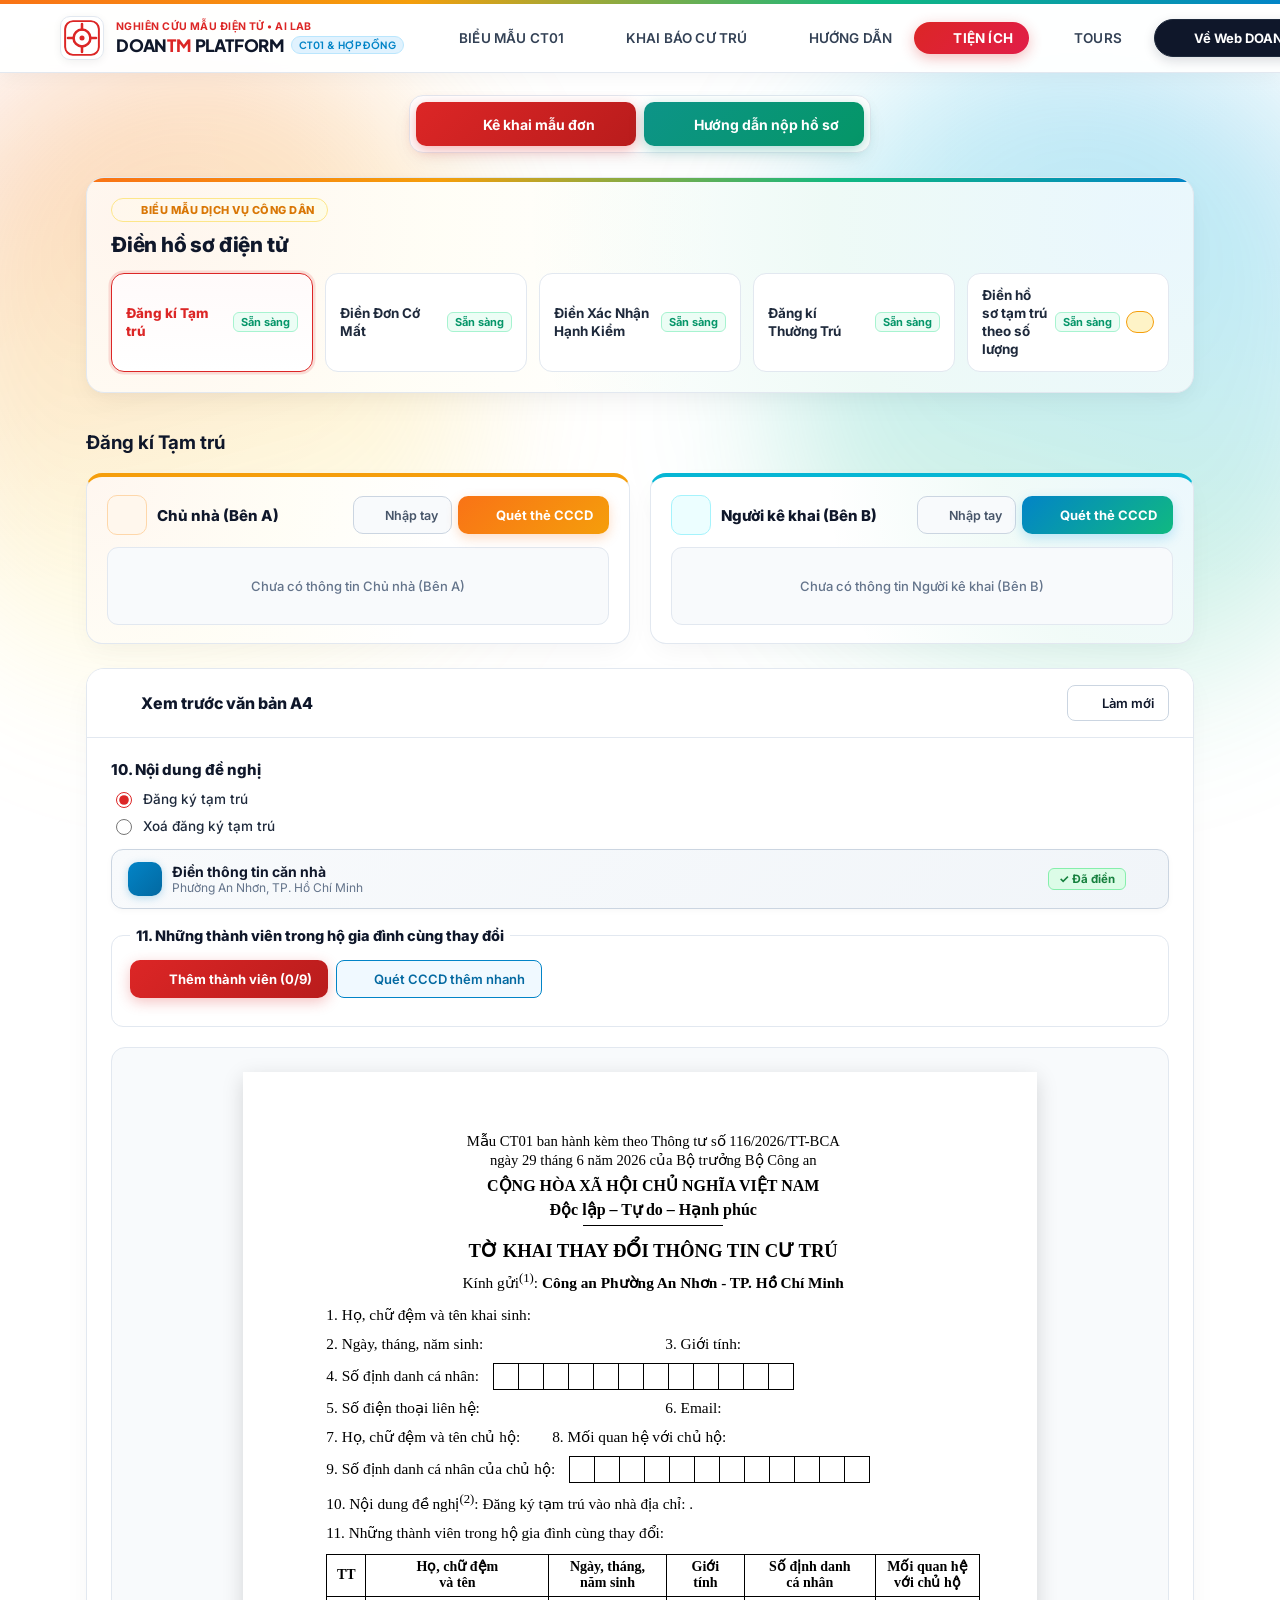
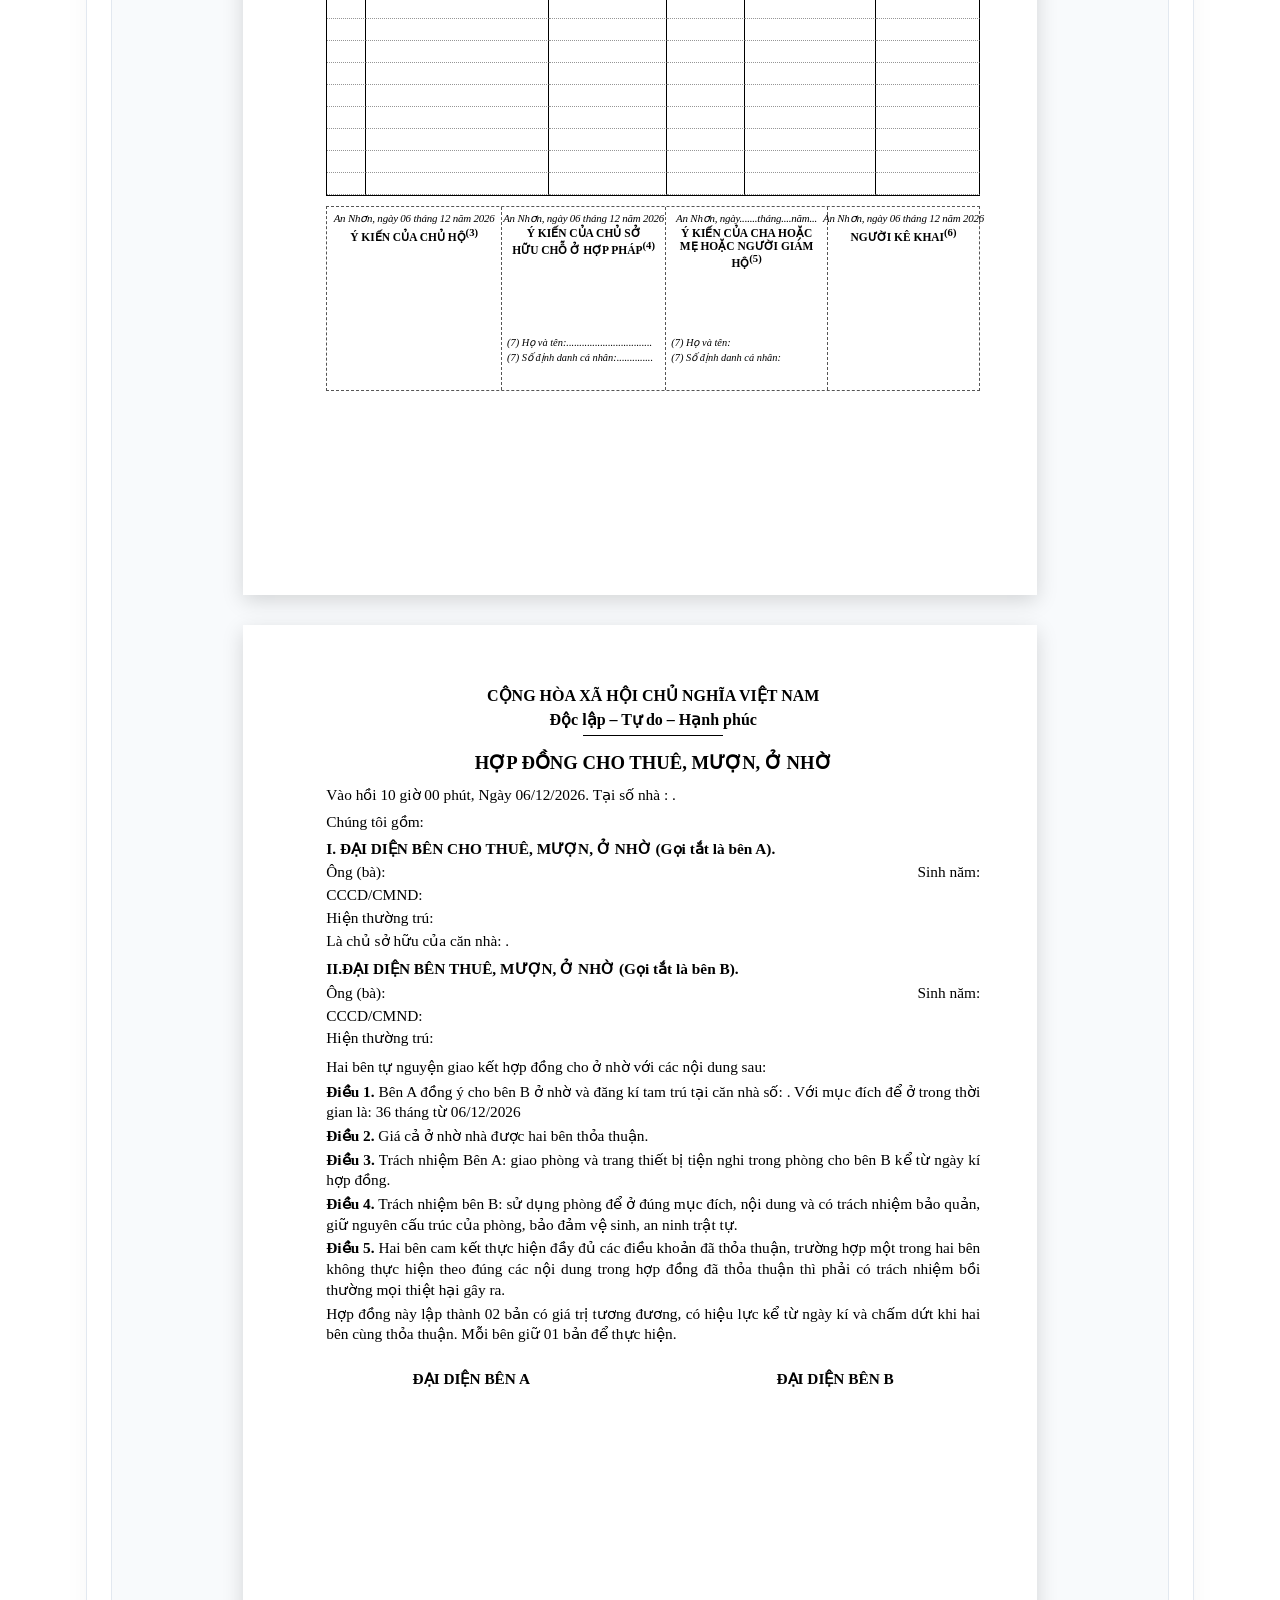
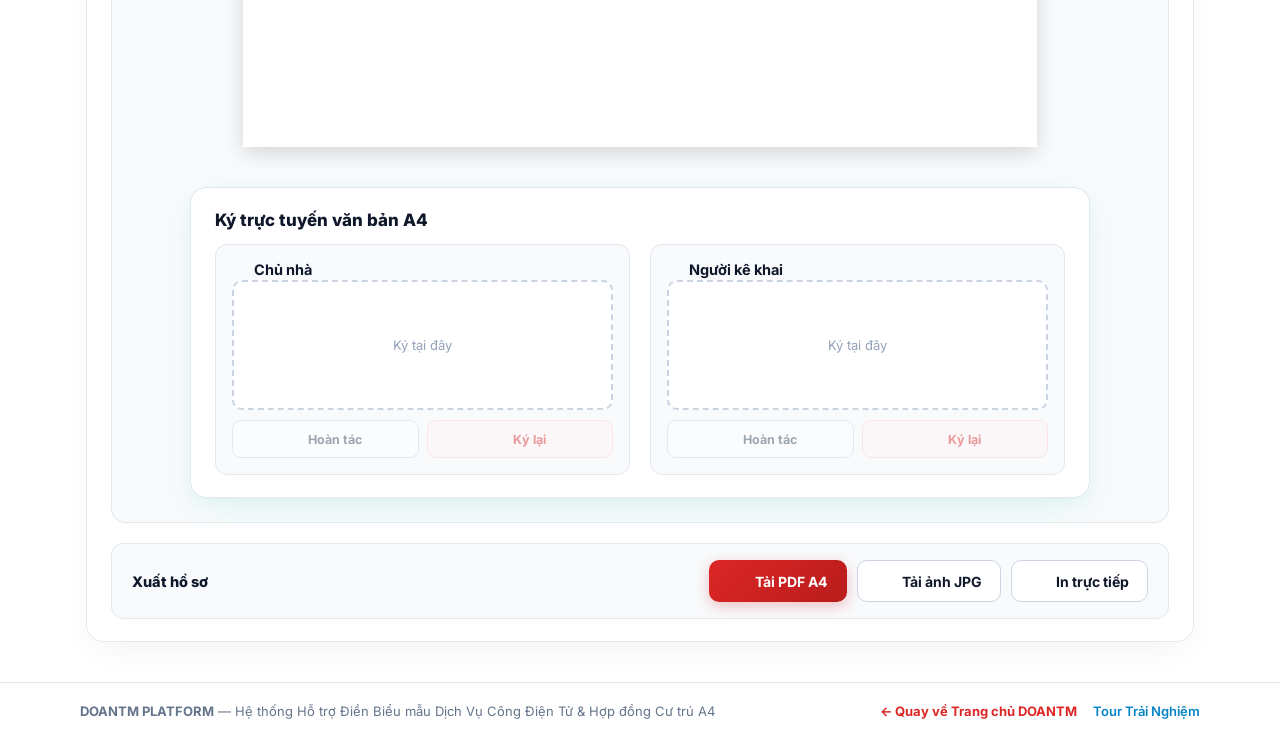
==== commit a4fe547a: "Add files via upload" ====
--- a/ct01.html
+++ b/ct01.html
@@ -1,1737 +1,1624 @@
-<!DOCTYPE html>
-<html lang="vi">
-<head>
-  <meta charset="UTF-8" />
-  <meta name="viewport" content="width=device-width, initial-scale=1.0" />
-  <title>DOANTM | Điền Hồ Sơ Đăng Ký Tạm Trú (Mẫu CT01) & Hợp Đồng Cư Trú A4</title>
-  <meta name="description" content="Công cụ điền hồ sơ đăng ký tạm trú Mẫu CT01, Hợp đồng cho thuê mượn ở nhờ, Đơn cớ mất, Xác nhận hạnh kiểm bằng mã QR CCCD và ký điện tử song phương trên nền tảng DOANTM." />
-
-  <!-- Lucide Icons -->
-  <script src="https://unpkg.com/lucide@latest"></script>
-
-  <!-- jsQR for Real-Time Camera & Image CCCD QR Decoding -->
-  <script src="https://cdn.jsdelivr.net/npm/jsqr@1.4.0/dist/jsQR.min.js"></script>
-
-  <!-- html2canvas for High-Resolution A4 PDF & Dual JPG Export -->
-  <script src="https://cdnjs.cloudflare.com/ajax/libs/html2canvas/1.4.1/html2canvas.min.js"></script>
-
-  <!-- JSZip for Client-Side ZIP Packaging -->
-  <script src="https://cdnjs.cloudflare.com/ajax/libs/jszip/3.10.1/jszip.min.js"></script>
-
-
-  <!-- CT01 Portal Stylesheet (DOANTM Bright Light Mode) -->
-  <link rel="stylesheet" href="css/ct01.css" />
-</head>
-<body>
-
-  <!-- Toast Notification Container -->
-  <div id="capan-toast-container" class="no-print"></div>
-
-  <main class="capan-app-root">
-
-    <!-- =====================================================================
-         1. TOP HEADER (DOANTM BRIGHT LIGHT MODE + CAPAN NAVIGATION)
-         ===================================================================== -->
-    <header class="capan-header no-print">
-      <div class="capan-header-top-bar"></div>
-      <div class="capan-header-container">
-
-        <!-- Brand Left -->
-        <a href="index.html" class="capan-brand" title="Quay về Trang chủ DOANTM Platform">
-          <div class="capan-emblem-wrap">
-            <div class="capan-emblem-inner">
-              <i data-lucide="crosshair" style="width:22px;height:22px;"></i>
-            </div>
-          </div>
-          <div class="capan-brand-text">
-            <span class="capan-brand-sub">NGHIÊN CỨU MẪU ĐIỆN TỬ • AI LAB</span>
-            <h1 class="capan-brand-title">
-              <span>DOAN<span class="brand-tm">TM</span> PLATFORM</span>
-              <span class="capan-brand-badge">CT01 &amp; Hợp đồng</span>
-            </h1>
-          </div>
-        </a>
-
-        <!-- Center Navigation Pills -->
-        <nav class="capan-nav" aria-label="Điều hướng cổng dịch vụ công">
-          <button type="button" class="capan-nav-item" data-main-tab="utilities" onclick="switchMainTab('utilities', 'ct01')">
-            <i data-lucide="file-Spreadsheet" class="capan-nav-icon"></i>
-            <span>BIỂU MẪU CT01</span>
-          </button>
-          <button type="button" class="capan-nav-item" data-main-tab="declaration" onclick="switchMainTab('declaration')">
-            <i data-lucide="qr-code" class="capan-nav-icon"></i>
-            <span>KHAI BÁO CƯ TRÚ</span>
-          </button>
-          <a href="huong-dan-nop-ho-so.html" class="capan-nav-item" title="Cẩm nang hướng dẫn nộp hồ sơ dịch vụ công">
-            <i data-lucide="book-open" class="capan-nav-icon"></i>
-            <span>HƯỚNG DẪN</span>
-          </a>
-          <button type="button" class="capan-nav-item active" data-main-tab="utilities-all" onclick="switchMainTab('utilities')">
-            <i data-lucide="wrench" class="capan-nav-icon"></i>
-            <span>TIỆN ÍCH</span>
-          </button>
-                  <a href="tours.html" class="capan-nav-item" title="Khám phá các tour du lịch quốc tế DOANTM Travel">
-            <i data-lucide="compass" class="capan-nav-icon"></i>
-            <span>TOURS</span>
-          </a>
-        </nav>
-
-        <!-- Right Actions -->
-        <div class="capan-header-actions">
-          <a href="index.html" class="capan-auth-btn">
-            <i data-lucide="arrow-left" style="width:15px;height:15px;"></i>
-            <span>Về Web DOANTM</span>
-          </a>
-        </div>
-
-        <!-- Mobile Hamburger Button -->
-        <button type="button" class="capan-hamburger-btn" id="mobile-drawer-toggle" aria-label="Mở menu">
-          <i data-lucide="menu" style="width:20px;height:20px;color:#dc2626;"></i>
-        </button>
-
-      </div>
-
-      <!-- Mobile Navigation Drawer -->
-      <div class="capan-mobile-drawer" id="mobile-drawer">
-        <nav class="capan-mobile-drawer-nav">
-          <button type="button" class="capan-drawer-item active" data-mobile-tab="utilities" onclick="switchMainTab('utilities')">
-            <i data-lucide="wrench" style="width:18px;height:18px;"></i>
-            <span>Tiện ích &amp; Biểu mẫu CT01</span>
-          </button>
-          <button type="button" class="capan-drawer-item" data-mobile-tab="declaration" onclick="switchMainTab('declaration')">
-            <i data-lucide="qr-code" style="width:18px;height:18px;"></i>
-            <span>Khai báo cư trú nhanh</span>
-          </button>
-                    <a href="tours.html" class="capan-drawer-item">
-            <i data-lucide="compass" style="width:18px;height:18px;"></i>
-            <span>Khám phá Tour du lịch</span>
-          </a>
-          <a href="huong-dan-nop-ho-so.html" class="capan-drawer-item">
-            <i data-lucide="book-open" style="width:18px;height:18px;"></i>
-            <span>Cẩm nang Hướng dẫn nộp hồ sơ</span>
-          </a>
-          <a href="index.html" class="capan-drawer-item" style="border-top:1px solid #e2e8f0;margin-top:4px;padding-top:12px;color:#dc2626;">
-            <i data-lucide="arrow-left" style="width:18px;height:18px;"></i>
-            <span>Quay về Trang chủ DOANTM</span>
-          </a>
-        </nav>
-      </div>
-    </header>
-
-    <!-- =====================================================================
-         2. MAIN CONTENT AREA
-         ===================================================================== -->
-    <div class="capan-main-content">
-
-      <!-- ===================================================================
-           VIEW A: TIỆN ÍCH (KÊ KHAI MẪU ĐƠN & HƯỚNG DẪN NỘP HỒ SƠ)
-           =================================================================== -->
-      <div id="view-utilities" class="capan-utilities-container">
-
-        <!-- Utility Sub-Tabs Bar -->
-        <div class="capan-utility-nav-bar no-print">
-          <div class="capan-utility-tabs">
-            <button type="button" class="capan-tab-btn active" id="util-tab-ct01" onclick="switchUtilityTab('ct01')">
-              <i data-lucide="file-text" style="width:17px;height:17px;"></i>
-              <span class="tab-label-desktop">Kê khai mẫu đơn</span>
-              <span class="tab-label-mobile">Kê khai mẫu đơn</span>
-            </button>
-            <a href="huong-dan-nop-ho-so.html" class="capan-tab-btn capan-btn-guide-gradient" title="Xem hướng dẫn chi tiết nộp hồ sơ Dịch vụ công từng mục cụ thể">
-              <i data-lucide="book-open" style="width:17px;height:17px;"></i>
-              <span class="tab-label-desktop">Hướng dẫn nộp hồ sơ</span>
-              <span class="tab-label-mobile">Hướng dẫn nộp hồ sơ</span>
-              
-            </a>
-          </div>
-        </div>
-
-        <!-- -----------------------------------------------------------------
-             SUB-VIEW A1: KÊ KHAI MẪU ĐƠN (5 FORM CARDS + WORKSPACE)
-             ----------------------------------------------------------------- -->
-        <div id="subview-ct01" class="capan-forms-container">
-
-          <!-- 5-Card Forms Selector Navigation Card -->
-          <div class="capan-forms-nav-card no-print">
-            <div class="capan-forms-nav-header">
-              <div class="title-area">
-                <span class="capan-forms-tag">
-                  <i data-lucide="sparkles" style="width:12px;height:12px;"></i>
-                  BIỂU MẪU DỊCH VỤ CÔNG DÂN
-                </span>
-                <h3>
-                  <span class="text-desktop">Điền hồ sơ điện tử</span>
-                  <span class="text-mobile">Điền hồ sơ và mẫu đơn</span>
-                </h3>
-              </div>
-            </div>
-
-            <div class="capan-forms-selector-grid">
-              <!-- Card 1: CT01 -->
-              <button type="button" class="capan-form-tab-card active" data-form-key="ct01" onclick="selectFormCard('ct01')">
-                <div class="form-tab-badge-row">
-                  <span class="form-code-badge">Đăng kí Tạm trú</span>
-                  <span class="form-status-ready">Sẵn sàng</span>
-                </div>
-              </button>
-
-              <!-- Card 2: CT02 (Đơn cớ mất) -->
-              <button type="button" class="capan-form-tab-card" data-form-key="ct02" onclick="selectFormCard('ct02')">
-                <div class="form-tab-badge-row">
-                  <span class="form-code-badge">Điền Đơn Cớ Mất</span>
-                  <span class="form-status-ready">Sẵn sàng</span>
-                </div>
-              </button>
-
-              <!-- Card 3: CT03 (Xác nhận hạnh kiểm) -->
-              <button type="button" class="capan-form-tab-card" data-form-key="ct03" onclick="selectFormCard('ct03')">
-                <div class="form-tab-badge-row">
-                  <span class="form-code-badge">Điền Xác Nhận Hạnh Kiểm</span>
-                  <span class="form-status-ready">Sẵn sàng</span>
-                </div>
-              </button>
-
-              <!-- Card 4: Đăng kí Thường Trú -->
-              <button type="button" class="capan-form-tab-card" data-form-key="ct04" onclick="selectFormCard('ct04')">
-                <div class="form-tab-badge-row">
-                  <span class="form-code-badge">Đăng kí Thường Trú</span>
-                  <span class="form-status-ready">Sẵn sàng</span>
-                </div>
-              </button>
-
-              <!-- Card 5: Điền hồ sơ tạm trú theo số lượng -->
-              <button type="button" class="capan-form-tab-card" data-form-key="ct07" onclick="selectFormCard('ct07')">
-                <div class="form-tab-badge-row">
-                  <span class="form-code-badge">Điền hồ sơ tạm trú theo số lượng</span>
-                  <div class="form-tab-status-wrap">
-                    <span class="form-status-ready">Sẵn sàng</span>
-                    <span class="form-status-star" title="Nổi bật">
-                      <i data-lucide="star" style="width:14px;height:14px;fill:#f59e0b;color:#f59e0b;"></i>
-                    </span>
-                  </div>
-                </div>
-              </button>
-            </div>
-          </div>
-
-          <!-- ===============================================================
-               FORM WORKSPACE 1: CT01 & HỢP ĐỒNG CƯ TRÚ (TẠM TRÚ & THƯỜNG TRÚ)
-               =============================================================== -->
-          <div id="form-workspace-ct01" class="capan-ct01-workspace">
-
-            <!-- Steps Intro & 3-Step Progress Card -->
-            <div class="capan-steps-card no-print">
-              <div class="capan-steps-intro">
-                <h3>
-                  <span class="text-desktop" id="workspace-steps-title-desktop">Đăng kí Tạm trú</span>
-                  <span class="text-mobile" id="workspace-steps-title-mobile">Đăng kí Tạm trú</span>
-                </h3>
-              </div>
-            </div>
-
-            <!-- Dual QR Action Panel (Chủ nhà Bên A & Người kê khai Bên B) -->
-            <div class="capan-qr-action-panel no-print">
-
-              <!-- Left Card: Chủ nhà (Bên A) -->
-              <div class="capan-qr-card landlord-card">
-                <div>
-                  <div class="qr-card-header">
-                    <div class="qr-header-title">
-                      <div class="qr-icon text-amber">
-                        <i data-lucide="qr-code" style="width:22px;height:22px;"></i>
-                      </div>
-                      <div>
-                        <h4>Chủ nhà (Bên A)</h4>
-                      </div>
-                    </div>
-                    <div class="qr-card-actions">
-                      <button type="button" class="capan-btn-manual-edit" onclick="toggleManualDrawer('landlord')" title="Nhập tay hoặc sửa thông tin Chủ nhà">
-                        <i data-lucide="pencil" style="width:13px;height:13px;"></i>
-                        <span>Nhập tay</span>
-                      </button>
-                      <button type="button" class="capan-btn-scan-amber" onclick="openQrScannerModal('landlord')">
-                        <i data-lucide="qr-code" style="width:15px;height:15px;"></i>
-                        <span>Quét thẻ CCCD</span>
-                      </button>
-                    </div>
-                  </div>
-
-                  <div class="qr-card-body" id="landlord-card-summary">
-                    <div class="qr-empty-hint">
-                      Thông tin chủ nhà
-                    </div>
-                  </div>
-
-                  <!-- Optional Inline Manual Input Drawer for Landlord -->
-                  <div id="manual-drawer-landlord" class="qr-manual-drawer" hidden>
-                    <div>
-                      <label for="manual-landlordName">Họ và tên</label>
-                      <input type="text" id="manual-landlordName" placeholder="VD: TRẦN VĂN HÙNG" oninput="updateFormField('landlordName', this.value)" />
-                    </div>
-                    <div>
-                      <label for="manual-landlordId">Số CCCD</label>
-                      <input type="text" id="manual-landlordId" maxlength="12" placeholder="VD: 079075009876" oninput="updateFormField('landlordId', this.value)" />
-                    </div>
-                    <div>
-                      <label for="manual-landlordBirthYear">Năm sinh / Ngày sinh</label>
-                      <input type="text" id="manual-landlordBirthYear" placeholder="VD: 12/05/1975" oninput="updateFormField('landlordBirthYear', this.value)" />
-                    </div>
-                    <div>
-                      <label for="manual-landlordAddress">Nơi thường trú</label>
-                      <input type="text" id="manual-landlordAddress" placeholder="Số nhà, đường, phường, TP..." oninput="updateFormField('landlordAddress', this.value)" />
-                    </div>
-                  </div>
-                </div>
-              </div>
-
-              <!-- Right Card: Người kê khai (Bên B) -->
-              <div class="capan-qr-card tenant-card">
-                <div>
-                  <div class="qr-card-header">
-                    <div class="qr-header-title">
-                      <div class="qr-icon text-teal">
-                        <i data-lucide="qr-code" style="width:22px;height:22px;"></i>
-                      </div>
-                      <div>
-                        <h4>Người kê khai (Bên B)</h4>
-                      </div>
-                    </div>
-                    <div class="qr-card-actions">
-                      <button type="button" class="capan-btn-manual-edit" onclick="toggleManualDrawer('tenant')" title="Nhập tay hoặc sửa thông tin Người kê khai">
-                        <i data-lucide="pencil" style="width:13px;height:13px;"></i>
-                        <span>Nhập tay</span>
-                      </button>
-                      <button type="button" class="capan-btn-scan-primary" onclick="openQrScannerModal('tenant')">
-                        <i data-lucide="qr-code" style="width:15px;height:15px;"></i>
-                        <span>Quét thẻ CCCD</span>
-                      </button>
-                    </div>
-                  </div>
-
-                  <div class="qr-card-body" id="tenant-card-summary">
-                    <div class="qr-empty-hint">
-                      Thông tin người kê khai
-                    </div>
-                  </div>
-
-                  <!-- Optional Inline Manual Input Drawer for Tenant -->
-                  <div id="manual-drawer-tenant" class="qr-manual-drawer" hidden>
-                    <div>
-                      <label for="manual-fullName">Họ và tên</label>
-                      <input type="text" id="manual-fullName" placeholder="VD: NGUYỄN VĂN AN" oninput="updateFormField('fullName', this.value)" />
-                    </div>
-                    <div>
-                      <label for="manual-citizenId">Số CCCD</label>
-                      <input type="text" id="manual-citizenId" maxlength="12" placeholder="VD: 079095012345" oninput="updateFormField('citizenId', this.value)" />
-                    </div>
-                    <div>
-                      <label for="manual-birthDate">Ngày sinh</label>
-                      <input type="text" id="manual-birthDate" placeholder="VD: 15/08/1995" oninput="updateFormField('birthDate', this.value)" />
-                    </div>
-                    <div>
-                      <label for="manual-gender">Giới tính</label>
-                      <select id="manual-gender" onchange="updateFormField('gender', this.value)">
-                        <option value="">-- Chọn --</option>
-                        <option value="Nam">Nam</option>
-                        <option value="Nữ">Nữ</option>
-                        <option value="Khác">Khác</option>
-                      </select>
-                    </div>
-                    <div class="full-col">
-                      <label for="manual-permanentAddress">Nơi thường trú</label>
-                      <input type="text" id="manual-permanentAddress" placeholder="Địa chỉ thường trú..." oninput="updateFormField('permanentAddress', this.value)" />
-                    </div>
-                  </div>
-                </div>
-              </div>
-
-            </div>
-
-            <!-- Main Preview & Editor Card -->
-            <div class="capan-preview-card">
-
-              <!-- Card Header -->
-              <div class="capan-preview-card-head no-print">
-                <div class="capan-panel-header">
-                  <i data-lucide="file-check-2" class="panel-icon"></i>
-                  <span class="preview-title-desktop" id="preview-title-desktop">Xem trước văn bản A4 </span>
-                  <span class="preview-title-mobile" id="preview-title-mobile">Xem trước văn bản A4</span>
-                </div>
-
-                <div style="display:flex;align-items:center;gap:8px;flex-wrap:wrap;">
-                  <button type="button" class="capan-btn-outline" onclick="resetAllFormData()" title="Xóa trắng toàn bộ dữ liệu">
-                    <i data-lucide="rotate-ccw" style="width:14px;height:14px;"></i>
-                    <span>Làm mới</span>
-                  </button>
-                </div>
-              </div>
-
-              <!-- Card Body -->
-              <div class="capan-preview-card-body">
-
-                <!-- Fieldset 10: Nội dung đề nghị -->
-                <fieldset class="ct01-fieldset no-print">
-                  <legend>10. Nội dung đề nghị</legend>
-
-                  <div class="ct01-radio-group" role="radiogroup" aria-label="10. Nội dung đề nghị">
-                    <label class="ct01-radio-label">
-                      <input type="radio" id="radio-req-register" name="ct01-request-content" value="Đăng ký tạm trú" checked onchange="updateFormField('requestContent', this.value)" />
-                      <span id="radio-req-register-label">Đăng ký tạm trú</span>
-                    </label>
-                    <label class="ct01-radio-label">
-                      <input type="radio" id="radio-req-delete" name="ct01-request-content" value="Xoá đăng kí tạm trú do không còn chỗ ở hợp pháp tại căn nhà địa chỉ" onchange="updateFormField('requestContent', this.value)" />
-                      <span id="radio-req-delete-label">Xoá đăng ký tạm trú</span>
-                    </label>
-                  </div>
-
-                  <!-- Khối gộp: Điền thông tin căn nhà (Bấm để mở rộng) -->
-                  <div class="capan-collapsible-house-wrap" style="margin-top:14px;">
-                    <button type="button" class="capan-house-toggle-btn" id="btn-toggle-house-info" onclick="toggleHouseInfoDrawer()">
-                      <div style="display:flex;align-items:center;gap:10px;">
-                        <span class="house-toggle-icon">
-                          <i data-lucide="home" style="width:16px;height:16px;"></i>
-                        </span>
-                        <div>
-                          <strong style="font-size:14px;color:#0f172a;display:block;">Điền thông tin căn nhà</strong>
-                          <span id="house-info-summary-text" style="font-size:12px;color:#64748b;display:block;">Bấm để nhập số nhà, tên đường, thời gian hợp đồng...</span>
-                        </div>
-                      </div>
-                      <div style="display:flex;align-items:center;gap:8px;">
-                        <span id="house-info-badge-status" class="house-badge-status">Chưa điền</span>
-                        <i data-lucide="chevron-down" id="house-info-chevron" class="house-chevron-icon" style="width:18px;height:18px;color:#64748b;transition:transform 0.25s ease;"></i>
-                      </div>
-                    </button>
-
-                    <div id="house-info-drawer" class="capan-house-drawer" style="display:none;margin-top:10px;padding:14px;background:#ffffff;border:1.5px solid #e2e8f0;border-radius:12px;box-shadow:0 4px 12px rgba(0,0,0,0.03);">
-                      <div class="ct01-address-inputs-grid">
-                        <div class="ct01-address-input-field">
-                          <label for="ct01-house-no">Số nhà</label>
-                          <input type="text" id="ct01-house-no" class="capan-input" placeholder="Ví dụ: 123/45" oninput="updateFormField('houseNo', this.value); updateHouseInfoBadge();" />
-                        </div>
-                        <div class="ct01-address-input-field">
-                          <label for="ct01-street">Tên đường</label>
-                          <input type="text" id="ct01-street" class="capan-input" placeholder="Ví dụ: Nguyễn Văn Nghi" oninput="updateFormField('street', this.value); updateHouseInfoBadge();" />
-                        </div>
-                      </div>
-
-                      <div class="ct01-extra-inputs-grid">
-                        <div class="ct01-address-input-field">
-                          <label for="ct01-ward">Phường / Xã</label>
-                          <input type="text" id="ct01-ward" class="capan-input" value="Phường An Nhơn" placeholder="VD: Phường An Nhơn" oninput="updateFormField('ward', this.value); updateHouseInfoBadge();" />
-                        </div>
-                        <div class="ct01-address-input-field">
-                          <label for="ct01-city">Tỉnh / Thành phố</label>
-                          <input type="text" id="ct01-city" class="capan-input" value="TP. Hồ Chí Minh" placeholder="VD: TP. Hồ Chí Minh" oninput="updateFormField('city', this.value); updateHouseInfoBadge();" />
-                        </div>
-                        <div class="ct01-address-input-field">
-                          <label for="ct01-phone">Số điện thoại</label>
-                          <input type="tel" id="ct01-phone" class="capan-input" placeholder="VD: 0909 123 456" oninput="updateFormField('phone', this.value)" />
-                        </div>
-                        <div class="ct01-address-input-field">
-                          <label for="ct01-email">Email</label>
-                          <input type="email" id="ct01-email" class="capan-input" placeholder="VD: congdan@gmail.com" oninput="updateFormField('email', this.value)" />
-                        </div>
-                      </div>
-
-                      <div class="ct01-address-input-field ct01-contract-datetime-field">
-                        <label for="ct01-contract-datetime">Thời gian bắt đầu hợp đồng</label>
-                        <input type="datetime-local" id="ct01-contract-datetime" class="capan-input" onchange="updateFormField('moveInDate', this.value); updateHouseInfoBadge();" />
-                      </div>
-                    </div>
-                  </div>
-                </fieldset>
-
-                <!-- Fieldset 11: Những thành viên trong hộ gia đình cùng thay đổi -->
-                <fieldset class="ct01-members-editor no-print">
-                  <legend>11. Những thành viên trong hộ gia đình cùng thay đổi</legend>
-                  <div style="display:flex;flex-wrap:wrap;gap:8px;margin-bottom:12px;">
-                    <button type="button" class="capan-btn-coral-large" id="btn-add-member" onclick="openMemberModal()" style="height:38px;padding:0 16px;font-size:13px;">
-                      <i data-lucide="plus" style="width:15px;height:15px;"></i>
-                      <span id="btn-add-member-label">Thêm thành viên (0/9)</span>
-                    </button>
-                    <button type="button" class="capan-btn-outline" onclick="openDirectMemberScan()" style="height:38px;padding:0 16px;font-size:13px;border-color:#0284c7;color:#0369a1;background:#f0f9ff;">
-                      <i data-lucide="qr-code" style="width:15px;height:15px;color:#0284c7;"></i>
-                      <span>Quét CCCD thêm nhanh</span>
-                    </button>
-                  </div>
-                  <div id="members-summary-list"></div>
-                </fieldset>
-
-                <!-- ===========================================================
-                     LIVE A4 DOCUMENT PREVIEW WRAPPER (2 A4 PAGES + SIG PADS)
-                     =========================================================== -->
-                <div class="doc-preview-wrapper" id="doc-preview-wrapper">
-
-                  <!-- Responsive Scale Toolbar (Shown on mobile/narrow viewports) -->
-                  <div class="doc-mobile-toolbar no-print" id="doc-scale-toolbar" hidden>
-                    <div class="doc-mobile-toolbar-info">
-                      <span class="doc-mobile-badge" id="doc-scale-badge">📄 Bản xem trước chuẩn A4 (100%)</span>
-                    </div>
-                    <div class="doc-mobile-toolbar-actions">
-                      <button type="button" class="doc-toolbar-btn active" id="btn-scale-fit" onclick="setPreviewFitMode('fit')">Vừa màn hình</button>
-                      <button type="button" class="doc-toolbar-btn" id="btn-scale-actual" onclick="setPreviewFitMode('actual')">100% Gốc</button>
-                    </div>
-                  </div>
-
-                  <!-- A4 Scaler Container -->
-                  <div class="a4-page-scaler" id="a4-page-scaler">
-
-                    <!-- =======================================================
-                         PAGE 1: MẪU CT01 - TỜ KHAI THAY ĐỔI THÔNG TIN CƯ TRÚ
-                         ======================================================= -->
-                    <article class="a4-page ct01-doc-page" id="ct01-doc-page-print">
-                      <div class="ct01-sub-header">
-                        <p>Mẫu CT01 ban hành kèm theo Thông tư số 116/2026/TT-BCA</p>
-                        <p>ngày 29 tháng 6 năm 2026 của Bộ trưởng Bộ Công an</p>
-                      </div>
-
-                      <div class="ct01-national-header">
-                        <h3 class="national-country">CỘNG HÒA XÃ HỘI CHỦ NGHĨA VIỆT NAM</h3>
-                        <h4 class="national-motto">Độc lập – Tự do – Hạnh phúc</h4>
-                        <div class="national-underline"></div>
-                      </div>
-
-                      <h2 class="ct01-main-title">TỜ KHAI THAY ĐỔI THÔNG TIN CƯ TRÚ</h2>
-
-                      <p class="ct01-recipient">
-                        Kính gửi<sup>(1)</sup>: <strong class="ct01-recipient-value" id="a4-ct01-recipient">Công an Phường An Nhơn - TP. Hồ Chí Minh</strong>
-                      </p>
-
-                      <div class="ct01-body-content">
-                        <div class="ct01-line">
-                          1. Họ, chữ đệm và tên khai sinh: <strong class="text-uppercase" id="a4-ct01-fullName"></strong>
-                        </div>
-
-                        <div class="ct01-flex-line">
-                          <div class="flex-item">
-                            2. Ngày, tháng, năm sinh: <strong id="a4-ct01-birthDate"></strong>
-                          </div>
-                          <div class="flex-item">
-                            3. Giới tính: <strong class="ct01-gender-value" id="a4-ct01-gender"></strong>
-                          </div>
-                        </div>
-
-                        <div class="ct01-id-line">
-                          <span class="id-label">4. Số định danh cá nhân:</span>
-                          <div class="ct01-boxes-group" id="a4-ct01-tenant-id-boxes">
-                            <!-- 12 Digit Cells Rendered by JS -->
-                          </div>
-                        </div>
-
-                        <div class="ct01-flex-line">
-                          <div class="flex-item">
-                            5. Số điện thoại liên hệ: <strong id="a4-ct01-phone"></strong>
-                          </div>
-                          <div class="flex-item">
-                            6. Email: <strong id="a4-ct01-email"></strong>
-                          </div>
-                        </div>
-
-                        <div class="ct01-flex-line ct01-household-line">
-                          <div class="flex-item">
-                            7. Họ, chữ đệm và tên chủ hộ: <strong class="text-uppercase" id="a4-ct01-headName"></strong>
-                          </div>
-                          <div class="flex-item">
-                            8. Mối quan hệ với chủ hộ: <span id="a4-ct01-relationship"></span>
-                          </div>
-                        </div>
-
-                        <div class="ct01-id-line">
-                          <span class="id-label">9. Số định danh cá nhân của chủ hộ:</span>
-                          <div class="ct01-boxes-group" id="a4-ct01-landlord-id-boxes">
-                            <!-- 12 Digit Cells Rendered by JS -->
-                          </div>
-                        </div>
-
-                        <div class="ct01-line ct01-request-line">
-                          <span class="ct01-request-label">10. Nội dung đề nghị<sup>(2)</sup>: </span>
-                          <span class="ct01-request-content" id="a4-ct01-requestContent">Đăng ký tạm trú</span>
-                          <span class="ct01-request-prefix" id="a4-ct01-requestPrefix"> vào nhà địa chỉ: </span>
-                          <span class="ct01-request-address" id="a4-ct01-requestAddress">.</span>
-                        </div>
-
-                        <div class="ct01-members-section">
-                          <p class="members-title">11. Những thành viên trong hộ gia đình cùng thay đổi:</p>
-                          <table class="ct01-table-members">
-                            <thead>
-                              <tr>
-                                <th style="width: 6%;"><span>TT</span></th>
-                                <th style="width: 28%;"><span>Họ, chữ đệm<br />và tên</span></th>
-                                <th style="width: 18%;"><span>Ngày, tháng,<br />năm sinh</span></th>
-                                <th style="width: 12%;"><span>Giới<br />tính</span></th>
-                                <th style="width: 20%;"><span>Số định danh<br />cá nhân</span></th>
-                                <th style="width: 16%;"><span>Mối quan hệ<br />với chủ hộ</span></th>
-                              </tr>
-                            </thead>
-                            <tbody id="a4-ct01-members-tbody">
-                              <!-- 9 Rows Rendered by JS -->
-                            </tbody>
-                          </table>
-                        </div>
-
-                        <!-- 4-Column Signatures Container -->
-                        <div class="ct01-signatures-container">
-                          <!-- Col 1: Ý KIẾN CỦA CHỦ HỘ (3) -->
-                          <div class="ct01-sig-col">
-                            <div class="sig-header-zone">
-                              <p class="sig-date-placeholder" id="a4-sig-date-1">An Nhơn, ngày.......tháng....năm.......</p>
-                              <p class="sig-heading">Ý KIẾN CỦA CHỦ HỘ<sup>(3)</sup></p>
-                            </div>
-                            <div class="sig-space" id="a4-ct01-sig-head"></div>
-                            <div class="sig-name-zone">
-                              <p class="sig-signer-name text-uppercase" id="a4-ct01-sig-head-name"></p>
-                            </div>
-                            <div class="sig-notes-zone empty"></div>
-                          </div>
-
-                          <!-- Col 2: Ý KIẾN CỦA CHỦ SỞ HỮU CHỖ Ở HỢP PHÁP (4) -->
-                          <div class="ct01-sig-col">
-                            <div class="sig-header-zone">
-                              <p class="sig-date-placeholder" id="a4-sig-date-2">An Nhơn, ngày.....tháng....năm...</p>
-                              <p class="sig-heading">Ý KIẾN CỦA CHỦ SỞ<br />HỮU CHỖ Ở HỢP PHÁP<sup>(4)</sup></p>
-                            </div>
-                            <div class="sig-space" id="a4-ct01-sig-landlord"></div>
-                            <div class="sig-name-zone">
-                              <p class="sig-signer-name text-uppercase" id="a4-ct01-sig-landlord-name"></p>
-                            </div>
-                            <div class="sig-notes-zone">
-                              <p class="sig-sub-note">(7) Họ và tên:.................................</p>
-                              <p class="sig-sub-note">(7) Số định danh cá nhân:..............</p>
-                            </div>
-                          </div>
-
-                          <!-- Col 3: Ý KIẾN CỦA CHA HOẶC MẸ HOẶC NGƯỜI GIÁM HỘ (5) -->
-                          <div class="ct01-sig-col">
-                            <div class="sig-header-zone">
-                              <p class="sig-date-placeholder" id="a4-sig-date-3">An Nhơn, ngày.......tháng....năm...</p>
-                              <p class="sig-heading">Ý KIẾN CỦA CHA HOẶC<br />MẸ HOẶC NGƯỜI GIÁM<br />HỘ<sup>(5)</sup></p>
-                            </div>
-                            <div class="sig-space empty"></div>
-                            <div class="sig-name-zone empty"></div>
-                            <div class="sig-notes-zone">
-                              <p class="sig-sub-note">(7) Họ và tên:</p>
-                              <p class="sig-sub-note">(7) Số định danh cá nhân:</p>
-                            </div>
-                          </div>
-
-                          <!-- Col 4: NGƯỜI KÊ KHAI (6) -->
-                          <div class="ct01-sig-col">
-                            <div class="sig-header-zone">
-                              <p class="sig-date-placeholder" id="a4-sig-date-4">An Nhơn, ngày....tháng...năm...</p>
-                              <p class="sig-heading">NGƯỜI KÊ KHAI<sup>(6)</sup></p>
-                            </div>
-                            <div class="sig-space" id="a4-ct01-sig-declarant"></div>
-                            <div class="sig-name-zone">
-                              <p class="sig-signer-name text-uppercase" id="a4-ct01-sig-declarant-name"></p>
-                            </div>
-                            <div class="sig-notes-zone empty"></div>
-                          </div>
-                        </div>
-                      </div>
-                    </article>
-
-                    <!-- =======================================================
-                         PAGE 2: HỢP ĐỒNG CHO THUÊ, MƯỢN, Ở NHỜ
-                         ======================================================= -->
-                    <article class="a4-page contract-doc-page" id="contract-doc-page-print">
-                      <div class="contract-national-header">
-                        <h3 class="national-country">CỘNG HÒA XÃ HỘI CHỦ NGHĨA VIỆT NAM</h3>
-                        <h4 class="national-motto">Độc lập – Tự do – Hạnh phúc</h4>
-                        <div class="national-underline"></div>
-                      </div>
-
-                      <h2 class="contract-main-title">HỢP ĐỒNG CHO THUÊ, MƯỢN, Ở NHỜ</h2>
-
-                      <div class="contract-body-content">
-                        <p class="contract-intro-line">
-                          Vào hồi <span id="a4-contract-hours">10</span> giờ <span id="a4-contract-minutes">00</span> phút, Ngày <span id="a4-contract-date"></span>. Tại số nhà : <span id="a4-contract-address-top"></span>.
-                        </p>
-                        <p class="contract-intro-line">Chúng tôi gồm:</p>
-
-                        <!-- BÊN A -->
-                        <div class="contract-party-block">
-                          <p class="party-role-head"><strong>I. ĐẠI DIỆN BÊN CHO THUÊ, MƯỢN, Ở NHỜ (Gọi tắt là bên A).</strong></p>
-                          <div class="party-flex-row">
-                            <span class="party-name">Ông (bà): <span class="text-uppercase" id="a4-contract-landlordName"></span></span>
-                            <span class="party-birth">Sinh năm: <span id="a4-contract-landlordBirthYear"></span></span>
-                          </div>
-                          <p class="party-info-row">CCCD/CMND: <span id="a4-contract-landlordId"></span></p>
-                          <p class="party-info-row">Hiện thường trú: <span class="contract-long-value" id="a4-contract-landlordAddress"></span></p>
-                          <p class="party-info-row">Là chủ sở hữu của căn nhà: <span class="contract-long-value" id="a4-contract-propertyAddress">.</span></p>
-                        </div>
-
-                        <!-- BÊN B -->
-                        <div class="contract-party-block">
-                          <p class="party-role-head"><strong>II.ĐẠI DIỆN BÊN THUÊ, MƯỢN, Ở NHỜ (Gọi tắt là bên B).</strong></p>
-                          <div class="party-flex-row">
-                            <span class="party-name">Ông (bà): <span class="text-uppercase" id="a4-contract-tenantName"></span></span>
-                            <span class="party-birth">Sinh năm: <span id="a4-contract-tenantBirth"></span></span>
-                          </div>
-                          <p class="party-info-row">CCCD/CMND: <span id="a4-contract-tenantId"></span></p>
-                          <p class="party-info-row">Hiện thường trú: <span class="contract-long-value" id="a4-contract-tenantAddress"></span></p>
-                          <div id="a4-contract-members-list"></div>
-                        </div>
-
-                        <p class="contract-clause-intro">Hai bên tự nguyện giao kết hợp đồng cho ở nhờ với các nội dung sau:</p>
-
-                        <div class="contract-clauses-list">
-                          <p>
-                            <strong>Điều 1.</strong> Bên A đồng ý cho bên B ở nhờ và <span id="a4-contract-clause1-purpose">đăng kí tam trú</span> tại căn nhà số: <span class="contract-long-value" id="a4-contract-clause1-addr"></span>. Với mục đích để ở trong thời gian là: 36 tháng từ <span id="a4-contract-clause1-date"></span>
-                          </p>
-                          <p><strong>Điều 2.</strong> Giá cả ở nhờ nhà được hai bên thỏa thuận.</p>
-                          <p><strong>Điều 3.</strong> Trách nhiệm Bên A: giao phòng và trang thiết bị tiện nghi trong phòng cho bên B kể từ ngày kí hợp đồng.</p>
-                          <p><strong>Điều 4.</strong> Trách nhiệm bên B: sử dụng phòng để ở đúng mục đích, nội dung và có trách nhiệm bảo quản, giữ nguyên cấu trúc của phòng, bảo đảm vệ sinh, an ninh trật tự.</p>
-                          <p><strong>Điều 5.</strong> Hai bên cam kết thực hiện đầy đủ các điều khoản đã thỏa thuận, trường hợp một trong hai bên không thực hiện theo đúng các nội dung trong hợp đồng đã thỏa thuận thì phải có trách nhiệm bồi thường mọi thiệt hại gây ra.</p>
-                          <p>Hợp đồng này lập thành 02 bản có giá trị tương đương, có hiệu lực kể từ ngày kí và chấm dứt khi hai bên cùng thỏa thuận. Mỗi bên giữ 01 bản để thực hiện.</p>
-                        </div>
-
-                        <!-- Contract Signatures -->
-                        <div class="contract-signature-table">
-                          <div class="contract-sig-cell">
-                            <strong class="sig-head-title">ĐẠI DIỆN BÊN A</strong>
-                            <div class="sig-space-contract" id="a4-contract-sig-landlord"></div>
-                            <p class="sig-signer-name text-uppercase" id="a4-contract-sig-landlord-name"></p>
-                          </div>
-                          <div class="contract-sig-cell">
-                            <strong class="sig-head-title">ĐẠI DIỆN BÊN B</strong>
-                            <div class="sig-space-contract" id="a4-contract-sig-tenant"></div>
-                            <p class="sig-signer-name text-uppercase" id="a4-contract-sig-tenant-name"></p>
-                          </div>
-                        </div>
-                      </div>
-                    </article>
-
-                  </div>
-
-                  <!-- =========================================================
-                       INTERACTIVE DUAL SIGNATURE PADS PANEL
-                       ========================================================= -->
-                  <div class="interactive-signatures-panel no-print">
-                    <h3>Ký trực tuyến văn bản A4</h3>
-                    <div class="sig-pads-grid">
-
-                      <!-- Pad A: Bên A - Chủ nhà -->
-                      <div class="sig-block">
-                        <div class="sig-label">
-                          <i data-lucide="pen-tool" style="width:16px;height:16px;color:#dc2626;"></i>
-                          <span>Chủ nhà</span>
-                        </div>
-                        <div class="sig-canvas-wrapper" id="sig-wrapper-landlord">
-                          <canvas id="sig-canvas-landlord"></canvas>
-                          <div class="sig-placeholder" id="sig-placeholder-landlord">Ký tại đây</div>
-                        </div>
-                        <div class="sig-actions">
-                          <button type="button" class="sig-btn" id="btn-undo-landlord" onclick="undoSignature('landlord')" disabled>
-                            <i data-lucide="undo-2" style="width:14px;height:14px;"></i>
-                            <span>Hoàn tác</span>
-                          </button>
-                          <button type="button" class="sig-btn danger" id="btn-clear-landlord" onclick="clearSignature('landlord')" disabled>
-                            <i data-lucide="trash-2" style="width:14px;height:14px;"></i>
-                            <span>Ký lại</span>
-                          </button>
-                        </div>
-                      </div>
-
-                      <!-- Pad B: Bên B - Người kê khai -->
-                      <div class="sig-block">
-                        <div class="sig-label">
-                          <i data-lucide="pen-tool" style="width:16px;height:16px;color:#0284c7;"></i>
-                          <span>Người kê khai</span>
-                        </div>
-                        <div class="sig-canvas-wrapper" id="sig-wrapper-tenant">
-                          <canvas id="sig-canvas-tenant"></canvas>
-                          <div class="sig-placeholder" id="sig-placeholder-tenant">Ký tại đây</div>
-                        </div>
-                        <div class="sig-actions">
-                          <button type="button" class="sig-btn" id="btn-undo-tenant" onclick="undoSignature('tenant')" disabled>
-                            <i data-lucide="undo-2" style="width:14px;height:14px;"></i>
-                            <span>Hoàn tác</span>
-                          </button>
-                          <button type="button" class="sig-btn danger" id="btn-clear-tenant" onclick="clearSignature('tenant')" disabled>
-                            <i data-lucide="trash-2" style="width:14px;height:14px;"></i>
-                            <span>Ký lại</span>
-                          </button>
-                        </div>
-                      </div>
-
-                    </div>
-                  </div>
-
-                </div>
-
-                <!-- Bottom Export Actions Bar -->
-                <div class="capan-preview-bottom-actions no-print" id="bottom-export-bar">
-                  <div class="capan-output-copy">
-                    <strong>Xuất hồ sơ</strong>
-                  </div>
-                  <div class="capan-output-buttons">
-                    <button type="button" class="capan-btn-coral-large" id="btn-download-pdf" onclick="exportTwoPagePdf()">
-                      <i data-lucide="printer" style="width:18px;height:18px;"></i>
-                      <span>Tải PDF A4</span>
-                    </button>
-                    <button type="button" class="capan-btn-coral-large-outline" id="btn-download-jpg" onclick="exportBothJpg()">
-                      <i data-lucide="download" style="width:18px;height:18px;"></i>
-                      <span>Tải ảnh JPG</span>
-                    </button>
-                    <button type="button" class="capan-btn-coral-large-outline" onclick="window.print()" title="Mở hộp thoại In A4 trực tiếp của trình duyệt">
-                      <i data-lucide="file-output" style="width:18px;height:18px;"></i>
-                      <span>In trực tiếp</span>
-                    </button>
-                  </div>
-                </div>
-
-              </div>
-            </div>
-
-          </div>
-
-          <!-- ===============================================================
-               FORM WORKSPACE 2: CT02 (ĐƠN CỚ MẤT) & CT03 (XÁC NHẬN HẠNH KIỂM)
-               =============================================================== -->
-          <div id="form-workspace-citizen-app" class="citizen-application-workspace" hidden>
-            <div class="citizen-application-toolbar no-print">
-              <div class="citizen-application-toolbar-content">
-                <div>
-                  <strong id="citizen-app-toolbar-title">Đơn Cớ Mất</strong>
-                </div>
-                <div class="citizen-application-toolbar-actions">
-                  <button type="button" class="capan-btn-coral-large" style="height:38px;padding:0 16px;font-size:13px;" onclick="openCitizenAppModal()">
-                    <i data-lucide="edit-3" style="width:15px;height:15px;"></i>
-                    <span>Nhập thông tin</span>
-                  </button>
-                  <button type="button" class="capan-btn-outline" style="height:38px;" onclick="openQrScannerModal('citizen-app')">
-                    <i data-lucide="qr-code" style="width:15px;height:15px;"></i>
-                    <span>Quét QR CCCD</span>
-                  </button>
-                  <button type="button" class="capan-btn-outline" style="height:38px;" onclick="downloadCitizenAppWord()">
-                    <i data-lucide="file-text" style="width:15px;height:15px;"></i>
-                    <span>Tải Word (.doc)</span>
-                  </button>
-                  <button type="button" class="capan-btn-outline" style="height:38px;" onclick="window.print()">
-                    <i data-lucide="printer" style="width:15px;height:15px;"></i>
-                    <span>In / Lưu PDF A4</span>
-                  </button>
-                </div>
-              </div>
-            </div>
-
-            <div class="capan-preview-card">
-              <div class="capan-preview-card-head no-print">
-                <div class="capan-panel-header">
-                  <i data-lucide="file-text" class="panel-icon"></i>
-                  <span>Xem trước nội dung đơn A4</span>
-                </div>
-              </div>
-              <div class="capan-preview-card-body">
-                <div class="doc-preview-wrapper">
-                  <div class="a4-page-scaler" id="citizen-app-scaler">
-                    <article class="a4-page citizen-application-page" id="citizen-app-a4-page">
-                      <!-- Populated dynamically by JS -->
-                    </article>
-                  </div>
-                </div>
-              </div>
-            </div>
-          </div>
-
-          <!-- ===============================================================
-               FORM WORKSPACE 4: ĐIỀN HỒ SƠ TẠM TRÚ THEO SỐ LƯỢNG (BATCH)
-               =============================================================== -->
-          <div id="form-workspace-batch" class="capan-batch-workspace" hidden>
-
-            <!-- Top Hero Banner Card -->
-            <div class="capan-batch-hero-card no-print">
-              <div class="batch-hero-header">
-                <div class="batch-hero-badge-wrap">
-                  <span class="batch-hero-badge" style="padding:4px 8px;" title="Nổi bật">
-                    <i data-lucide="star" style="width:14px;height:14px;fill:#f59e0b;color:#f59e0b;"></i>
-                  </span>
-                  <span class="batch-hero-counter" id="batch-progress-stat">Đã điền: 0 / 3 người</span>
-                </div>
-                <h3>Điền hồ sơ tạm trú theo số lượng</h3>
-              </div>
-            </div>
-
-            <!-- STEP 1: CHỌN SỐ LƯỢNG NGƯỜI ĐĂNG KÝ TẠM TRÚ -->
-            <div class="capan-batch-card no-print">
-              <div class="batch-card-head">
-                <div class="batch-step-badge">1</div>
-                <div>
-                  <h4 class="batch-card-title">Chọn số lượng người</h4>
-                </div>
-              </div>
-
-              <div class="batch-card-body">
-                <div class="batch-qty-control-row">
-                  <div class="batch-qty-input-group">
-                    <button type="button" class="batch-qty-btn" onclick="adjustBatchTenantCount(-1)" title="Giảm 1 người">
-                      <i data-lucide="minus" style="width:16px;height:16px;"></i>
-                    </button>
-                    <input type="number" id="batch-tenant-count" min="1" max="50" value="3" class="batch-qty-input" onchange="setBatchTenantCount(parseInt(this.value) || 1)" />
-                    <button type="button" class="batch-qty-btn" onclick="adjustBatchTenantCount(1)" title="Tăng 1 người">
-                      <i data-lucide="plus" style="width:16px;height:16px;"></i>
-                    </button>
-                    <span class="batch-qty-unit">người</span>
-                  </div>
-
-                  <!-- Quick Chips -->
-                  <div class="batch-qty-chips" id="batch-qty-chips">
-                    <button type="button" class="batch-chip-btn" onclick="setBatchTenantCount(1)">1 người</button>
-                    <button type="button" class="batch-chip-btn" onclick="setBatchTenantCount(2)">2 người</button>
-                    <button type="button" class="batch-chip-btn active" onclick="setBatchTenantCount(3)">3 người</button>
-                    <button type="button" class="batch-chip-btn" onclick="setBatchTenantCount(5)">5 người</button>
-                    <button type="button" class="batch-chip-btn" onclick="setBatchTenantCount(10)">10 người</button>
-                    <button type="button" class="batch-chip-btn" onclick="setBatchTenantCount(15)">15 người</button>
-                    <button type="button" class="batch-chip-btn" onclick="setBatchTenantCount(20)">20 người</button>
-                  </div>
-                </div>
-              </div>
-            </div>
-
-            <!-- STEP 2: THÔNG TIN CHỦ NHÀ & CĂN NHÀ CHO THUÊ -->
-            <div class="capan-batch-card no-print">
-              <div class="batch-card-head">
-                <div class="batch-step-badge">2</div>
-                <div>
-                  <h4 class="batch-card-title">Thông tin Chủ nhà &amp; Căn nhà cho thuê</h4>
-                </div>
-              </div>
-
-              <div class="batch-card-body" style="display:flex;flex-direction:column;gap:18px;">
-                <!-- Card Chủ nhà (Bên A) - Phong cách chuẩn card QR màu Hổ phách (Amber) -->
-                <div class="capan-qr-card landlord-card">
-                  <div>
-                    <div class="qr-card-header">
-                      <div class="qr-header-title">
-                        <div class="qr-icon text-amber">
-                          <i data-lucide="qr-code" style="width:22px;height:22px;"></i>
-                        </div>
-                        <div>
-                          <h4>Chủ nhà (Bên A)</h4>
-                        </div>
-                      </div>
-                      <div class="qr-card-actions">
-                        <button type="button" class="capan-btn-manual-edit" onclick="toggleManualDrawer('batch-landlord')" title="Nhập tay hoặc sửa thông tin Chủ nhà">
-                          <i data-lucide="pencil" style="width:13px;height:13px;"></i>
-                          <span>Nhập tay</span>
-                        </button>
-                        <button type="button" class="capan-btn-scan-amber" onclick="openQrScannerModal('batch-landlord')">
-                          <i data-lucide="qr-code" style="width:15px;height:15px;"></i>
-                          <span>Quét thẻ CCCD</span>
-                        </button>
-                        <button type="button" class="capan-btn-manual-edit" onclick="fillBatchLandlordSample()" title="Nạp nhanh mẫu thử chủ nhà">
-                          <i data-lucide="wand-2" style="width:13px;height:13px;color:#0284c7;"></i>
-                          <span>Mẫu thử</span>
-                        </button>
-                      </div>
-                    </div>
-
-                    <div class="qr-card-body" id="batch-landlord-card-summary" onclick="toggleManualDrawer('batch-landlord')" style="cursor:pointer;" title="Bấm để chỉnh sửa nhanh">
-                      <div class="qr-empty-hint">
-                        Chưa có thông tin Chủ nhà (Bên A)
-                      </div>
-                    </div>
-
-                    <!-- Inline Manual Input Drawer for Batch Landlord -->
-                    <div id="manual-drawer-batch-landlord" class="qr-manual-drawer" hidden>
-                      <div>
-                        <label for="batch-landlord-name">Họ và tên <span style="color:#dc2626;">*</span></label>
-                        <input type="text" id="batch-landlord-name" class="text-uppercase" placeholder="VD: NGUYỄN VĂN HÙNG" oninput="updateBatchLandlordField('fullName', this.value)" />
-                      </div>
-                      <div>
-                        <label for="batch-landlord-id">Số CCCD <span style="color:#dc2626;">*</span></label>
-                        <input type="text" id="batch-landlord-id" maxlength="12" placeholder="VD: 079075001234" oninput="updateBatchLandlordField('citizenId', this.value)" />
-                      </div>
-                      <div>
-                        <label for="batch-landlord-birth">Năm sinh / Ngày sinh <span style="color:#dc2626;">*</span></label>
-                        <input type="text" id="batch-landlord-birth" placeholder="VD: 1975 hoặc 15/05/1975" oninput="updateBatchLandlordField('birthYear', this.value)" />
-                      </div>
-                      <div class="full-col">
-                        <label for="batch-landlord-address">Nơi thường trú <span style="color:#dc2626;">*</span></label>
-                        <input type="text" id="batch-landlord-address" placeholder="VD: 45 Lê Duẩn, P. Bến Nghé, Quận 1, TP. HCM" oninput="updateBatchLandlordField('permanentAddress', this.value)" />
-                      </div>
-                    </div>
-                  </div>
-                </div>
-
-                <!-- Địa chỉ căn nhà / phòng trọ cho thuê -->
-                <div class="batch-property-card" style="background:#ffffff;border:1px solid #e2e8f0;border-radius:14px;padding:16px;">
-                  <div style="display:flex;align-items:center;justify-content:space-between;margin-bottom:12px;">
-                    <div style="display:flex;align-items:center;gap:10px;">
-                      <span style="width:34px;height:34px;border-radius:9px;background:#ecfdf5;border:1px solid #a7f3d0;color:#059669;display:flex;align-items:center;justify-content:center;flex-shrink:0;">
-                        <i data-lucide="home" style="width:18px;height:18px;"></i>
-                      </span>
-                      <div>
-                        <h4 style="margin:0;font-size:14px;font-weight:800;color:#0f172a;">Địa chỉ căn nhà / phòng trọ cho thuê</h4>
-                        <span style="font-size:11.5px;color:#64748b;">Nơi đăng ký tạm trú cho người thuê</span>
-                      </div>
-                    </div>
-                  </div>
-
-                  <div class="batch-form-grid">
-                    <div class="ct01-address-input-field">
-                      <label>Số nhà <span style="color:#dc2626;">*</span></label>
-                      <input type="text" id="batch-house-no" class="capan-input" placeholder="VD: 123/45" oninput="updateBatchHouseField('houseNo', this.value)" />
-                    </div>
-                    <div class="ct01-address-input-field">
-                      <label>Tên đường <span style="color:#dc2626;">*</span></label>
-                      <input type="text" id="batch-house-street" class="capan-input" placeholder="VD: Nguyễn Văn Nghi" oninput="updateBatchHouseField('street', this.value)" />
-                    </div>
-                    <div class="ct01-address-input-field">
-                      <label>Phường / Xã <span style="color:#dc2626;">*</span></label>
-                      <input type="text" id="batch-house-ward" class="capan-input" placeholder="VD: Phường An Nhơn" oninput="updateBatchHouseField('ward', this.value)" />
-                    </div>
-                    <div class="ct01-address-input-field">
-                      <label>Tỉnh / Thành phố <span style="color:#dc2626;">*</span></label>
-                      <input type="text" id="batch-house-city" class="capan-input" placeholder="VD: TP. Hồ Chí Minh" oninput="updateBatchHouseField('city', this.value)" />
-                    </div>
-                  </div>
-                  <div class="ct01-address-input-field" style="margin-top:10px;">
-                    <label for="batch-contract-datetime">Thời gian, ngày tháng ký hợp đồng <span style="color:#dc2626;">*</span></label>
-                    <input type="datetime-local" id="batch-contract-datetime" class="capan-input" onchange="updateBatchHouseField('contractDatetime', this.value)" />
-                  </div>
-                </div>
-
-                <!-- CHỮ KÝ ĐIỆN TỬ CHỦ NHÀ (BÊN A) -->
-                <div class="batch-landlord-sig-panel">
-                  <div style="background:linear-gradient(135deg, #fff7ed 0%, #ffedd5 100%);border:1.5px solid #fdba74;border-radius:14px;padding:14px 16px;">
-                    <div style="display:flex;justify-content:space-between;align-items:flex-start;flex-wrap:wrap;gap:8px;margin-bottom:10px;">
-                      <div style="display:flex;align-items:center;gap:10px;">
-                        <span style="width:36px;height:36px;border-radius:10px;background:linear-gradient(135deg, #ea580c 0%, #c2410c 100%);color:#ffffff;display:flex;align-items:center;justify-content:center;box-shadow:0 2px 6px rgba(234, 88, 12, 0.3);flex-shrink:0;">
-                          <i data-lucide="pen-tool" style="width:18px;height:18px;"></i>
-                        </span>
-                        <div>
-                          <strong style="font-size:14px;color:#9a3412;display:block;">Chữ ký điện tử Chủ nhà</strong>
-                        </div>
-                      </div>
-                      <span class="batch-sig-badge" id="batch-landlord-sig-badge" style="padding:4px 10px;border-radius:6px;font-size:12px;font-weight:700;background:#fee2e2;color:#dc2626;white-space:nowrap;">
-                        Chưa ký
-                      </span>
-                    </div>
-
-                    <!-- Canvas Wrapper -->
-                    <div class="sig-canvas-wrapper" id="batch-sig-wrapper-landlord">
-                      <canvas id="batch-sig-canvas-landlord"></canvas>
-                      <div class="sig-placeholder" id="batch-sig-placeholder-landlord">
-                        Chủ nhà ký tại đây
-                      </div>
-                    </div>
-
-                    <div style="margin-top:8px;display:flex;justify-content:flex-end;align-items:center;flex-wrap:wrap;gap:8px;">
-                      <div style="display:flex;gap:6px;">
-                        <button type="button" class="sig-btn" id="btn-batch-undo-landlord" onclick="undoBatchLandlordSig()" disabled style="height:32px;font-size:12px;padding:0 12px;">
-                          <i data-lucide="undo-2" style="width:14px;height:14px;"></i>
-                          <span>Hoàn tác</span>
-                        </button>
-                        <button type="button" class="sig-btn danger" id="btn-batch-clear-landlord" onclick="clearBatchLandlordSig()" disabled style="height:32px;font-size:12px;padding:0 12px;">
-                          <i data-lucide="trash-2" style="width:14px;height:14px;"></i>
-                          <span>Ký lại</span>
-                        </button>
-                      </div>
-                    </div>
-                  </div>
-                </div>
-
-              </div>
-            </div>
-
-            <!-- STEP 3: QUÉT CCCD TỪNG NGƯỜI THUÊ THEO SỐ LƯỢNG -->
-            <div class="capan-batch-card no-print">
-              <div class="batch-card-head">
-                <div class="batch-step-badge">3</div>
-                <div>
-                  <h4 class="batch-card-title">Danh sách người thuê</h4>
-                </div>
-                <div class="batch-head-actions">
-                  <button type="button" class="capan-btn-outline" onclick="fillAllBatchTenantsSample()" title="Nạp mẫu dữ liệu thử nghiệm cho toàn bộ người thuê">
-                    <i data-lucide="sparkles" style="width:14px;height:14px;color:#10b981;"></i>
-                    <span>Mẫu thử</span>
-                  </button>
-                  <button type="button" class="capan-btn-outline" onclick="addNewBatchTenant()">
-                    <i data-lucide="user-plus" style="width:14px;height:14px;"></i>
-                    <span>+ Thêm người</span>
-                  </button>
-                </div>
-              </div>
-
-              <div class="batch-card-body">
-                <!-- Tenants Dynamic Container -->
-                <div id="batch-tenants-list-container" class="batch-tenants-grid">
-                  <!-- Rendered dynamically by JS -->
-                </div>
-              </div>
-            </div>
-
-            <!-- STEP 4: XUẤT VÀ TẢI VỀ FILE .ZIP -->
-            <div class="capan-batch-card batch-export-card no-print">
-              <div class="batch-card-head" style="border-bottom:none;padding-bottom:0;">
-                <div class="batch-step-badge" style="background:linear-gradient(135deg, #10b981 0%, #059669 100%);">4</div>
-                <div>
-                  <h4 class="batch-card-title">Xuất hồ sơ (.ZIP)</h4>
-                </div>
-              </div>
-
-              <div class="batch-card-body">
-                <!-- Export Progress Indicator (Hidden by default) -->
-                <div id="batch-export-progress-wrap" class="batch-progress-box" hidden>
-                  <div class="batch-progress-bar-bg">
-                    <div id="batch-progress-bar-fill" class="batch-progress-bar-fill" style="width: 0%;"></div>
-                  </div>
-                  <p id="batch-progress-text" class="batch-progress-status">Đang chuẩn bị dữ liệu xuất hồ sơ...</p>
-                </div>
-
-                <!-- Signature Status Checklist in Step 4 -->
-                <div class="batch-export-summary-box" style="background:#f8fafc;border:1px solid #e2e8f0;border-radius:12px;padding:12px 14px;margin-bottom:14px;display:flex;flex-wrap:wrap;justify-content:space-between;align-items:center;gap:10px;">
-                  <div style="display:flex;align-items:center;gap:8px;">
-                    <i data-lucide="shield-check" style="width:18px;height:18px;color:#10b981;"></i>
-                    <strong style="font-size:13px;color:#1e293b;">Chữ ký:</strong>
-                  </div>
-                  <div style="display:flex;flex-wrap:wrap;gap:8px;font-size:12px;">
-                    <span id="batch-summary-sig-landlord" style="padding:4px 9px;border-radius:6px;background:#fef3c7;color:#92400e;font-weight:700;">Chủ nhà: Chưa ký</span>
-                    <span id="batch-summary-sig-tenants" style="padding:4px 9px;border-radius:6px;background:#f1f5f9;color:#475569;font-weight:700;">Người thuê: 0/3 đã ký</span>
-                  </div>
-                </div>
-
-                <!-- Action Button -->
-                <div class="batch-export-action-row">
-                  <button type="button" id="btn-export-batch-zip" class="capan-btn-coral-large batch-big-btn" onclick="exportBatchZip()">
-                    <i data-lucide="archive" style="width:20px;height:20px;"></i>
-                    <span id="btn-export-batch-zip-label">Xuất hồ sơ (.ZIP)</span>
-                  </button>
-                </div>
-              </div>
-            </div>
-
-          </div>
-
-          <!-- ===============================================================
-               FORM WORKSPACE 3: DEVELOPING (CT04 / CT07)
-               =============================================================== -->
-          <div id="form-workspace-developing" class="capan-form-developing-card" hidden>
-            <div class="developing-inner-card">
-              <div class="developing-content">
-                <div class="developing-icon-wrap">
-                  <i data-lucide="file-clock" style="width:32px;height:32px;"></i>
-                </div>
-                <span class="developing-badge">TÍNH NĂNG ĐANG PHÁT TRIỂN</span>
-                <h3 id="developing-form-heading">Mẫu CT04: Phiếu tiếp nhận hồ sơ &amp; hẹn trả kết quả</h3>
-                <p id="developing-form-desc" style="color:#475569;margin:0;">
-                  Hệ thống dịch vụ công đang số hóa và kết nối biểu mẫu điện tử theo quy chuẩn mới nhất của Bộ Công An.
-                </p>
-                <div class="developing-hints">
-                  <p style="margin:4px 0;">• Quý công dân có nhu cầu đăng ký thường trú, tạm trú hoặc thay đổi thông tin cư trú có thể sử dụng ngay <strong>Đăng kí Tạm trú (Mẫu CT01 &amp; Hợp đồng)</strong>.</p>
-                  <p style="margin:4px 0;">• Hoặc tham khảo cẩm nang <strong><a href="huong-dan-nop-ho-so.html" style="color:#0284c7;text-decoration:underline;">Hướng dẫn nộp hồ sơ</a></strong> để nắm rõ chi tiết quy trình nộp trực tuyến.</p>
-                </div>
-                <button type="button" class="capan-btn-coral-large" onclick="selectFormCard('ct01')">
-                  <span>Đăng kí Tạm trú </span>
-                </button>
-              </div>
-            </div>
-          </div>
-
-        </div>
-
-        <!-- -----------------------------------------------------------------
-             SUB-VIEW A2: TRA CỨU TIẾN ĐỘ HỒ SƠ
-             ----------------------------------------------------------------- -->
-        <div id="subview-lookup" class="capan-lookup-workspace" hidden>
-          <div class="capan-lookup-card">
-            <div class="capan-lookup-header">
-              <div class="capan-lookup-icon-wrap">
-                <i data-lucide="search" style="width:26px;height:26px;"></i>
-              </div>
-              <div>
-                <h3 style="margin:0 0 4px;font-size:18px;font-weight:800;color:#0f172a;">Tra cứu tiến độ giải quyết hồ sơ hành chính</h3>
-                <p style="margin:0;font-size:13.5px;color:#64748b;">Nhập Mã hồ sơ dịch vụ công hoặc Số định danh cá nhân (12 số CCCD) để kiểm tra tiến độ tiếp nhận và xử lý.</p>
-              </div>
-            </div>
-
-            <div class="capan-lookup-search-bar">
-              <input type="text" id="lookup-code-input" class="capan-input" style="height:42px;font-size:14px;" value="HS-2026-AN-0892" placeholder="VD: HS-2026-AN-0892 hoặc 079094001234" />
-              <button type="button" class="capan-btn-coral-large" onclick="handleLookupSearch()">Tra cứu ngay</button>
-            </div>
-
-            <div id="lookup-result-container"></div>
-          </div>
-        </div>
-
-        <!-- -----------------------------------------------------------------
-             SUB-VIEW A3: LIÊN HỆ CSKV (31 KHU VỰC)
-             ----------------------------------------------------------------- -->
-        <div id="subview-appointment" hidden>
-          <div class="capan-officer-header-box">
-            <div class="capan-officer-search-inputs">
-              <div class="ct01-address-input-field">
-                <label for="cskv-search-input">Tìm kiếm cán bộ / khu vực</label>
-                <input type="text" id="cskv-search-input" class="capan-input" placeholder="Nhập tên cán bộ, số ĐT hoặc khu vực (ví dụ: KV1, 0909...)" oninput="renderCskvDirectory()" />
-              </div>
-              <div class="ct01-address-input-field">
-                <label for="cskv-area-input">Tra cứu nhanh theo khu vực (KV1 – KV31)</label>
-                <input type="text" id="cskv-area-input" class="capan-input" placeholder="Ví dụ: khu vực 3 hoặc KV5" oninput="renderCskvDirectory()" />
-              </div>
-            </div>
-            <div id="cskv-match-banner" style="margin-top:12px;" hidden></div>
-          </div>
-
-          <div class="capan-officer-grid" id="cskv-cards-grid"></div>
-        </div>
-
-      </div>
-
-      <!-- ===================================================================
-           VIEW B: KHAI BÁO CƯ TRÚ NHANH
-           =================================================================== -->
-      <div id="view-declaration" hidden>
-        <div style="max-width:780px;margin:0 auto;">
-          <button type="button" class="btn-link" style="display:inline-flex;align-items:center;gap:6px;margin-bottom:14px;font-size:14px;" onclick="switchMainTab('utilities', 'ct01')">
-            <i data-lucide="arrow-left" style="width:16px;height:16px;"></i>
-            <span>Quay lại Biểu mẫu CT01 &amp; Hợp đồng</span>
-          </button>
-
-          <div class="capan-lookup-card">
-            <div style="border-bottom:1px solid #f1f5f9;padding-bottom:18px;margin-bottom:22px;">
-              <span class="capan-forms-tag">DỊCH VỤ CÔNG TRỰC TUYẾN</span>
-              <h2 style="margin:6px 0 8px;font-size:24px;font-weight:800;color:#0f172a;">Khai báo cư trú trực tuyến</h2>
-              <p style="margin:0;font-size:14px;color:#64748b;">Quét mã QR trên thẻ CCCD, kiểm tra thông tin rồi nhập địa chỉ cư trú cần khai báo.</p>
-            </div>
-
-            <div style="margin-bottom:22px;">
-              <h4 style="display:flex;align-items:center;gap:8px;margin:0 0 12px;font-size:15.5px;color:#0f172a;">
-                <i data-lucide="qr-code" style="width:18px;height:18px;color:#dc2626;"></i>
-                <span>1. Thông tin Căn cước công dân</span>
-              </h4>
-              <div style="background:#fffafa;border:2px dashed #fecaca;border-radius:14px;padding:22px;text-align:center;">
-                <p style="margin:0 0 14px;font-size:13.5px;color:#475569;">Sử dụng camera hoặc tải ảnh CCCD để tự động điền thông tin công dân.</p>
-                <button type="button" class="capan-btn-coral-large" onclick="openQrScannerModal('tenant')">
-                  <i data-lucide="qr-code" style="width:18px;height:18px;"></i>
-                  <span>Bắt đầu quét CCCD</span>
-                </button>
-              </div>
-            </div>
-
-            <div style="margin-bottom:22px;">
-              <h4 style="display:flex;align-items:center;gap:8px;margin:0 0 12px;font-size:15.5px;color:#0f172a;">
-                <i data-lucide="map-pin" style="width:18px;height:18px;color:#dc2626;"></i>
-                <span>2. Địa chỉ cư trú hiện tại</span>
-              </h4>
-              <input type="text" id="decl-address-input" class="capan-input" style="height:42px;" placeholder="Nhập số nhà, tên đường, khu phố, phường/xã..." />
-            </div>
-
-            <button type="button" class="capan-btn-coral-large" style="width:100%;height:48px;font-size:15px;" onclick="submitQuickDeclaration()">
-              <span>XÁC NHẬN GỬI KHAI BÁO CƯ TRÚ</span>
-            </button>
-          </div>
-        </div>
-      </div>
-
-      <!-- ===================================================================
-           VIEW C: SỔ TAY HƯỚNG DẪN SỬ DỤNG
-           =================================================================== -->
-      <div id="view-guide" class="capan-guide" hidden>
-        <div class="capan-guide-intro">
-          <span>SỔ TAY HƯỚNG DẪN CÔNG DÂN &amp; CÁN BỘ</span>
-          <h2>Hướng dẫn sử dụng Hệ thống Biểu mẫu CT01 &amp; Hợp đồng</h2>
-          <p style="margin:0;color:#475569;">Các bước thao tác quét mã QR CCCD, ký điện tử 2 bên và xuất hồ sơ A4 chuẩn quy định.</p>
-        </div>
-
-        <div class="capan-guide-layout">
-          <nav class="capan-guide-toc" aria-label="Mục lục hướng dẫn">
-            <strong style="display:block;margin-bottom:8px;color:#0f172a;">Mục lục</strong>
-            <a href="#guide-1">1. Tổng quan công cụ</a>
-            <a href="#guide-2">2. Quét mã QR CCCD</a>
-            <a href="#guide-3">3. Điền mục 10 &amp; 11</a>
-            <a href="#guide-4">4. Ký điện tử 2 bên</a>
-            <a href="#guide-5">5. Xuất PDF &amp; Ảnh A4</a>
-          </nav>
-
-          <article class="capan-guide-content">
-            <section id="guide-1">
-              <h3 style="margin:0 0 10px;color:#0f172a;">1. Tổng quan công cụ Biểu mẫu cư trú DOANTM</h3>
-              <p style="margin:0 0 10px;color:#334155;line-height:1.6;">
-                Phân hệ <strong>Biểu mẫu Dịch vụ công DOANTM</strong> hỗ trợ công dân và chủ nhà trọ lập nhanh hồ sơ đăng ký tạm trú gồm <strong>Tờ khai thay đổi thông tin cư trú (Mẫu CT01)</strong> và <strong>Hợp đồng cho thuê, mượn, ở nhờ</strong> trên chuẩn khổ giấy A4.
-              </p>
-            </section>
-            <section id="guide-2">
-              <h3 style="margin:0 0 10px;color:#0f172a;">2. Quét mã QR thẻ CCCD tự động</h3>
-              <p style="margin:0 0 10px;color:#334155;line-height:1.6;">
-                • Bấm nút <strong>Quét thẻ CCCD</strong> ở khung <strong>Chủ nhà (Bên A)</strong> và <strong>Người kê khai (Bên B)</strong>.<br />
-                • Bạn có thể dùng Camera trực tiếp hoặc tải ảnh chụp thẻ CCCD lên và kéo chuột khoanh vùng mã QR để hệ thống bóc tách chính xác 12 số định danh, họ tên, ngày sinh, giới tính và địa chỉ thường trú.
-              </p>
-            </section>
-            <section id="guide-3">
-              <h3 style="margin:0 0 10px;color:#0f172a;">3. Điền nội dung đề nghị (Mục 10) &amp; Thành viên cùng thay đổi (Mục 11)</h3>
-              <p style="margin:0 0 10px;color:#334155;line-height:1.6;">
-                • Nhập số nhà, tên đường nơi đăng ký tạm trú và chọn thời gian bắt đầu hợp đồng.<br />
-                • Nếu có thêm thành viên trong hộ gia đình cùng đăng ký tạm trú (tối đa 9 người), bấm <strong>+ Thêm thành viên</strong> để quét QR hoặc nhập thông tin vào bảng Mục 11.
-              </p>
-            </section>
-            <section id="guide-4">
-              <h3 style="margin:0 0 10px;color:#0f172a;">4. Ký điện tử trực tiếp 2 bên (Dual Signature Pads)</h3>
-              <p style="margin:0 0 10px;color:#334155;line-height:1.6;">
-                • Chủ nhà (Bên A) và Người kê khai (Bên B) ký trực tiếp bằng ngón tay trên màn hình cảm ứng hoặc chuột máy tính tại khung <strong>Ký trực tuyến văn bản A4</strong>.<br />
-                • Chữ ký mực xanh sẽ tự động hiển thị đồng bộ vào cả Tờ khai CT01 và Hợp đồng cho thuê, mượn, ở nhờ.
-              </p>
-            </section>
-            <section id="guide-5">
-              <h3 style="margin:0 0 10px;color:#0f172a;">5. Xuất file PDF A4 &amp; Tải ảnh JPG</h3>
-              <p style="margin:0;color:#334155;line-height:1.6;">
-                • Bấm <strong>Tải PDF A4</strong> để lưu tệp PDF gồm 2 trang A4 sắc nét, hoặc bấm <strong>Tải ảnh JPG</strong> để tải 2 tệp ảnh riêng biệt đính kèm lên cổng dịch vụ công trực tuyến VNeID / Bộ Công An.
-              </p>
-            </section>
-          </article>
-        </div>
-      </div>
-
-    </div>
-
-    <!-- =====================================================================
-         3. FOOTER
-         ===================================================================== -->
-    <footer class="capan-footer-wrap no-print">
-      <div style="max-width:1120px;margin:0 auto;display:flex;flex-wrap:wrap;justify-content:space-between;align-items:center;gap:12px;">
-        <div>
-          <strong>DOANTM PLATFORM</strong> — Hệ thống Hỗ trợ Điền Biểu mẫu Dịch Vụ Công Điện Tử &amp; Hợp đồng Cư trú A4
-        </div>
-        <div style="display:flex;gap:16px;">
-          <a href="index.html" style="color:#dc2626;font-weight:700;text-decoration:none;">← Quay về Trang chủ DOANTM</a>
-          <a href="tours.html" style="color:#0284c7;font-weight:600;text-decoration:none;">Tour Trải Nghiệm</a>
-        </div>
-      </div>
-    </footer>
-
-  </main>
-
-  <!-- =======================================================================
-       MODAL 1: QUÉT MÃ QR THẺ CCCD (CAMERA + KHOANH VÙNG ẢNH + DỮ LIỆU MẪU)
-       ======================================================================= -->
-  <div class="capan-modal-backdrop no-print" id="qr-scanner-modal" hidden>
-    <div class="capan-modal-box">
-
-      <!-- Modal Header -->
-      <div class="capan-modal-header">
-        <div class="qr-scanner-heading">
-          <span class="qr-scanner-title-icon">
-            <i data-lucide="qr-code" style="width:24px;height:24px;"></i>
-          </span>
-          <div>
-            <div class="qr-scanner-title" id="qr-modal-title">Quét mã QR thẻ Căn cước công dân (CCCD)</div>
-          </div>
-        </div>
-        <button type="button" class="capan-modal-close" onclick="closeQrScannerModal()" aria-label="Đóng">
-          <i data-lucide="x" style="width:18px;height:18px;"></i>
-        </button>
-      </div>
-
-      <!-- Modal Body -->
-      <div class="capan-modal-body" style="display:flex;flex-direction:column;gap:12px;">
-
-        <!-- 1. QUÉT MÃ QR CĂN CƯỚC -->
-        <div style="background:#f8fafc;border:1px solid #e2e8f0;border-radius:12px;padding:12px;display:flex;flex-direction:column;gap:10px;">
-          <div style="display:flex;align-items:center;justify-content:space-between;flex-wrap:wrap;gap:8px;">
-            <div style="display:flex;align-items:center;gap:8px;">
-              <span style="display:inline-flex;align-items:center;justify-content:center;width:24px;height:24px;border-radius:50%;background:#ef4444;color:#fff;font-size:12px;font-weight:700;">1</span>
-              <strong style="font-size:13.5px;color:#0f172a;">Quét mã QR căn cước</strong>
-            </div>
-            <div style="display:flex;align-items:center;gap:6px;">
-              <button type="button" class="capan-btn-coral-large" style="height:32px;font-size:12px;padding:0 12px;display:inline-flex;align-items:center;gap:6px;" onclick="requestQrCamera()">
-                <i data-lucide="camera" style="width:14px;height:14px;"></i>
-                <span>Quét QR căn cước</span>
-              </button>
-              <label id="qr-upload-option-box" class="capan-btn-outline" style="height:32px;font-size:12px;padding:0 10px;cursor:pointer;display:inline-flex;align-items:center;gap:5px;" title="Tải ảnh thẻ CCCD">
-                <i data-lucide="upload" style="width:14px;height:14px;color:#dc2626;"></i>
-                <span>Tải ảnh</span>
-                <input type="file" id="qr-file-input" accept="image/jpeg,image/png,image/webp,image/jpg" hidden onchange="handleQrImageUpload(event)" />
-              </label>
-            </div>
-          </div>
-
-          <!-- Live Camera Viewport -->
-          <div class="camera-viewport-wrapper" id="qr-camera-wrapper" style="margin:0;">
-            <div class="camera-viewport" id="qr-camera-viewport" title="Chạm để lấy nét">
-              <video id="qr-camera-video" playsinline muted class="camera-video"></video>
-              <div class="scanner-laser-overlay">
-                <div class="scanner-frame">
-                  <div class="corner corner-tl"></div>
-                  <div class="corner corner-tr"></div>
-                  <div class="corner corner-bl"></div>
-                  <div class="corner corner-br"></div>
-                  <div class="scanner-laser-line"></div>
-                </div>
-              </div>
-            </div>
-            <div style="text-align:center;">
-              <span style="font-size:12px;color:#64748b;">Hướng camera vào mã QR ở góc phải thẻ CCCD</span>
-            </div>
-          </div>
-
-          <!-- Camera Warning Box (if camera unavailable) -->
-          <div id="qr-camera-warning" style="background:#fffbeb;border:1px solid #fde68a;color:#92400e;padding:10px 12px;border-radius:8px;font-size:12px;" hidden></div>
-
-          <!-- Image Cropper Panel (When user uploads an image) -->
-          <div class="qr-upload-crop-panel" id="qr-crop-panel" hidden style="margin:0;">
-            <div style="display:flex;align-items:center;justify-content:space-between;">
-              <span style="font-size:12px;font-weight:600;color:#0f172a;">Khoanh vùng mã QR hoặc quét cả ảnh:</span>
-            </div>
-
-            <button type="button" class="qr-upload-cropper" id="qr-cropper-area" aria-label="Khoanh vùng mã QR trên ảnh CCCD">
-              <img id="qr-uploaded-img" src="" alt="Ảnh CCCD đã tải lên" draggable="false" />
-              <span class="qr-upload-crop-selection" id="qr-crop-selection-box" hidden></span>
-            </button>
-
-            <div style="display:flex;flex-wrap:wrap;gap:6px;">
-              <button type="button" class="capan-btn-coral-large" style="height:32px;padding:0 12px;font-size:12px;" id="btn-scan-cropped" onclick="scanUploadedImage(true)" disabled>
-                <i data-lucide="scan" style="width:13px;height:13px;"></i>
-                <span>Quét vùng khoanh</span>
-              </button>
-              <button type="button" class="capan-btn-outline" style="height:32px;padding:0 12px;font-size:12px;" onclick="scanUploadedImage(false)">
-                <span>Quét toàn ảnh</span>
-              </button>
-              <label class="capan-btn-outline" style="height:32px;padding:0 12px;font-size:12px;cursor:pointer;">
-                <i data-lucide="image" style="width:13px;height:13px;"></i>
-                <span>Đổi ảnh</span>
-                <input type="file" accept="image/jpeg,image/png,image/webp,image/jpg" hidden onchange="handleQrImageUpload(event)" />
-              </label>
-            </div>
-          </div>
-        </div>
-
-        <!-- 2. ĐỌC DỮ LIỆU TRÊN CĂN CƯỚC BẰNG AI -->
-        <div id="ai-vision-panel" style="background:linear-gradient(135deg, #f0fdf4 0%, #e0f2fe 100%);border:1px solid #7dd3fc;border-radius:12px;padding:12px;display:flex;flex-direction:column;gap:8px;">
-          <div style="display:flex;align-items:center;justify-content:space-between;flex-wrap:wrap;gap:8px;">
-            <div style="display:flex;align-items:center;gap:8px;">
-              <span style="display:inline-flex;align-items:center;justify-content:center;width:24px;height:24px;border-radius:50%;background:#0284c7;color:#fff;font-size:12px;font-weight:700;">2</span>
-              <div>
-                <strong style="font-size:13.5px;color:#0f172a;display:block;">Đọc dữ liệu trên căn cước bằng AI</strong>
-                <span style="font-size:11.5px;color:#475569;">Đọc trực tiếp chữ trên thẻ khi mã QR bị mờ hoặc không quét được</span>
-              </div>
-            </div>
-            <button type="button" id="btn-trigger-ai-vision" class="capan-btn-coral-large" onclick="triggerAiVisionScan()" style="height:32px;font-size:12px;padding:0 14px;background:linear-gradient(135deg,#0284c7,#0d9488);border:none;display:inline-flex;align-items:center;gap:6px;">
-              <i data-lucide="sparkles" style="width:14px;height:14px;"></i>
-              <span id="btn-trigger-ai-vision-text">Đọc bằng AI</span>
-            </button>
-          </div>
-
-          <!-- AI Status Indicator during scan -->
-          <div id="ai-vision-status-indicator" style="display:none;background:#ffffff;border:1px dashed #0284c7;border-radius:8px;padding:8px 12px;font-size:12px;color:#0369a1;align-items:center;gap:8px;">
-            <span class="animate-spin"><i data-lucide="loader-2" style="width:14px;height:14px;"></i></span>
-            <span id="ai-vision-status-text">Đang phân tích hình ảnh CCCD bằng AI...</span>
-          </div>
-        </div>
-
-        <!-- 3. NHẬP CHUỖI DỮ LIỆU THEO ĐỊNH DẠNG -->
-        <div style="background:#f8fafc;border:1px solid #e2e8f0;border-radius:12px;padding:12px;display:flex;flex-direction:column;gap:8px;">
-          <div style="display:flex;align-items:center;gap:8px;">
-            <span style="display:inline-flex;align-items:center;justify-content:center;width:24px;height:24px;border-radius:50%;background:#64748b;color:#fff;font-size:12px;font-weight:700;">3</span>
-            <strong style="font-size:13.5px;color:#0f172a;">Nhập chuỗi dữ liệu theo định dạng</strong>
-          </div>
-          <div style="display:flex;gap:8px;align-items:stretch;">
-            <textarea id="qr-raw-string-input" class="capan-input" rows="2" style="min-height:48px;height:auto;font-size:12px;font-family:monospace;resize:vertical;line-height:1.4;padding:6px 10px;" placeholder="Dán chuỗi mã QR (001...|...|...) hoặc văn bản thông tin CCCD..."></textarea>
-            <button type="button" class="capan-btn-coral-large" style="height:auto;min-height:48px;font-size:12.5px;padding:0 14px;flex-shrink:0;display:inline-flex;align-items:center;justify-content:center;gap:5px;" onclick="parseRawQrInput()">
-              <i data-lucide="check" style="width:14px;height:14px;"></i>
-              <span>Nhận diện</span>
-            </button>
-          </div>
-        </div>
-
-        <!-- KẾT QUẢ ĐÃ QUÉT -->
-        <section class="scanned-card" id="qr-scanned-result-card" hidden aria-live="polite">
-          <div style="display:flex;align-items:center;justify-content:space-between;flex-wrap:wrap;gap:8px;">
-            <div style="display:flex;align-items:center;gap:8px;">
-              <i data-lucide="check-circle-2" style="width:20px;height:20px;color:#16a34a;"></i>
-              <h3 style="margin:0;font-size:14px;font-weight:700;color:#14532d;">Thông tin CCCD nhận diện thành công</h3>
-            </div>
-            <span style="font-size:11.5px;background:#dcfce7;color:#15803d;padding:2px 8px;border-radius:6px;font-weight:700;">✓ Sẵn sàng áp dụng</span>
-          </div>
-          <dl class="scanned-grid" style="margin-top:10px;">
-            <div>
-              <dt>Số CCCD</dt>
-              <dd id="scanned-res-id" style="color:#dc2626;font-family:monospace;font-weight:700;"></dd>
-            </div>
-            <div>
-              <dt>Họ và tên</dt>
-              <dd id="scanned-res-name" style="text-transform:uppercase;font-weight:700;"></dd>
-            </div>
-            <div>
-              <dt>Ngày sinh</dt>
-              <dd id="scanned-res-dob"></dd>
-            </div>
-            <div>
-              <dt>Giới tính</dt>
-              <dd id="scanned-res-gender"></dd>
-            </div>
-            <div class="full-width">
-              <dt>Nơi thường trú</dt>
-              <dd id="scanned-res-address"></dd>
-            </div>
-          </dl>
-          <!-- Nút áp dụng dữ liệu trực tiếp trong thẻ kết quả để luôn thấy ngay -->
-          <div style="margin-top:12px;padding-top:10px;border-top:1px dashed #bbf7d0;">
-            <button type="button" class="capan-btn-coral-large" id="btn-apply-qr-data-card" style="width:100%;height:44px;font-size:14px;background:linear-gradient(135deg, #16a34a 0%, #15803d 100%);box-shadow:0 4px 14px rgba(22, 163, 74, 0.3);" onclick="confirmApplyScannedQr()">
-              <i data-lucide="check-circle-2" style="width:18px;height:18px;"></i>
-              <span>ÁP DỤNG DỮ LIỆU VÀO HỒ SƠ</span>
-            </button>
-          </div>
-        </section>
-
-      </div>
-
-      <!-- Modal Footer -->
-      <div class="capan-modal-footer">
-        <button type="button" class="capan-btn-outline" onclick="closeQrScannerModal()" style="min-width:110px;">Đóng</button>
-      </div>
-
-    </div>
-  </div>
-
-  <!-- =======================================================================
-       MODAL 2: THÊM / SỬA THÀNH VIÊN CÙNG THAY ĐỔI (MỤC 11 CT01)
-       ======================================================================= -->
-  <div class="capan-modal-backdrop no-print" id="member-modal" hidden>
-    <div class="capan-modal-box" style="max-width:540px;">
-      <div class="capan-modal-header">
-        <div class="qr-scanner-heading">
-          <span class="qr-scanner-title-icon" style="background:#f0fdf4;color:#0284c7;border-color:#bae6fd;">
-            <i data-lucide="users" style="width:22px;height:22px;"></i>
-          </span>
-          <div>
-            <div class="qr-scanner-title" id="member-modal-title">Thêm thành viên cùng thay đổi</div>
-          </div>
-        </div>
-        <button type="button" class="capan-modal-close" onclick="closeMemberModal()" aria-label="Đóng">
-          <i data-lucide="x" style="width:18px;height:18px;"></i>
-        </button>
-      </div>
-
-      <form id="member-form" onsubmit="saveMemberForm(event)">
-        <div class="capan-modal-body">
-          <!-- Hero scan action button -->
-          <div class="member-scan-action-wrap">
-            <button type="button" class="btn-scan-member-hero" onclick="openQrScannerModal('member')">
-              <span class="btn-scan-member-icon">
-                <i data-lucide="qr-code" style="width:22px;height:22px;"></i>
-              </span>
-              <div class="btn-scan-member-content">
-                <strong class="btn-scan-member-title">Quét mã QR / Tải ảnh thẻ CCCD thành viên</strong>
-              </div>
-              <span class="btn-scan-member-badge">Quét nhanh</span>
-            </button>
-          </div>
-
-          <div class="ct01-address-input-field">
-            <label for="member-fullName">Họ, chữ đệm và tên <span style="color:#dc2626;">*</span></label>
-            <input type="text" id="member-fullName" class="capan-input text-uppercase" required maxlength="100" placeholder="VD: NGUYỄN MINH KHÔI" />
-          </div>
-
-          <div class="member-dob-gender-row">
-            <div class="ct01-address-input-field">
-              <label for="member-birthDate">Ngày sinh <span style="color:#dc2626;">*</span></label>
-              <input type="date" id="member-birthDate" class="capan-input" required />
-            </div>
-            <div class="ct01-address-input-field">
-              <label for="member-gender">Giới tính <span style="color:#dc2626;">*</span></label>
-              <select id="member-gender" class="capan-input" required>
-                <option value="">-- Chọn --</option>
-                <option value="Nam">Nam</option>
-                <option value="Nữ">Nữ</option>
-                <option value="Khác">Khác</option>
-              </select>
-            </div>
-          </div>
-
-          <div class="ct01-address-input-field">
-            <label for="member-citizenId">Số định danh cá nhân (12 số, trẻ em có thể để trống)</label>
-            <input type="text" id="member-citizenId" class="capan-input" maxlength="12" pattern="\d{12}" placeholder="Nhập 12 chữ số hoặc để trống" />
-          </div>
-
-          <div class="ct01-address-input-field">
-            <label for="member-relationship">Mối quan hệ với chủ hộ <span style="color:#dc2626;">*</span></label>
-            <input type="text" id="member-relationship" class="capan-input" required maxlength="40" placeholder="VD: Vợ, Con, Em ruột, Ở nhờ..." />
-          </div>
-        </div>
-
-        <div class="capan-modal-footer">
-          <button type="button" class="capan-btn-outline" onclick="closeMemberModal()">Hủy</button>
-          <button type="submit" class="capan-btn-coral-large" style="height:38px;padding:0 18px;font-size:13.5px;">Lưu thành viên</button>
-        </div>
-      </form>
-    </div>
-  </div>
-
-  <!-- =======================================================================
-       MODAL 3: NHẬP THÔNG TIN ĐƠN CỚ MẤT (CT02) / XÁC NHẬN HẠNH KIỂM (CT03)
-       ======================================================================= -->
-  <div class="capan-modal-backdrop no-print" id="citizen-app-modal" hidden>
-    <div class="capan-modal-box" style="max-width:760px;">
-      <div class="capan-modal-header">
-        <div class="qr-scanner-heading">
-          <span class="qr-scanner-title-icon">
-            <i data-lucide="file-edit" style="width:22px;height:22px;"></i>
-          </span>
-          <div>
-            <div class="qr-scanner-title" id="citizen-app-modal-title">Nhập thông tin Đơn Cớ Mất</div>
-          </div>
-        </div>
-        <button type="button" class="capan-modal-close" onclick="closeCitizenAppModal()">
-          <i data-lucide="x" style="width:18px;height:18px;"></i>
-        </button>
-      </div>
-
-      <div class="capan-modal-body">
-        <div id="citizen-app-fields-grid" style="display:grid;grid-template-columns:repeat(2,minmax(0,1fr));gap:12px 16px;">
-          <!-- Dynamic fields rendered by JS -->
-        </div>
-      </div>
-
-      <div class="capan-modal-footer">
-        <button type="button" class="capan-btn-outline" onclick="closeCitizenAppModal()">Đóng</button>
-        <button type="button" class="capan-btn-coral-large" style="height:38px;padding:0 18px;font-size:13.5px;" onclick="closeCitizenAppModal()">Hoàn tất</button>
-      </div>
-    </div>
-  </div>
-
-  <!-- =======================================================================
-       MODAL 4: TẢI 02 ẢNH HỒ SƠ A4 (CT01 & HỢP ĐỒNG CHO IPHONE / SAFARI & PC)
-       ======================================================================= -->
-  <div class="capan-modal-backdrop no-print" id="export-images-modal" hidden>
-    <div class="capan-modal-box" style="max-width:720px;">
-      <div class="capan-modal-header">
-        <div class="qr-scanner-heading">
-          <span class="qr-scanner-title-icon" style="background:#eff6ff;color:#0284c7;border-color:#bfdbfe;">
-            <i data-lucide="image" style="width:22px;height:22px;"></i>
-          </span>
-          <div>
-            <div class="qr-scanner-title">Tải 02 Ảnh Hồ Sơ Cư Trú A4</div>
-          </div>
-        </div>
-        <button type="button" class="capan-modal-close" onclick="closeExportImagesModal()" aria-label="Đóng">
-          <i data-lucide="x" style="width:18px;height:18px;"></i>
-        </button>
-      </div>
-
-      <div class="capan-modal-body" style="display:flex;flex-direction:column;gap:16px;">
-        <div style="background:#f0fdf4;border:1px solid #bbf7d0;border-radius:12px;padding:12px 14px;color:#166534;font-size:13px;line-height:1.5;display:flex;align-items:flex-start;gap:10px;">
-          <i data-lucide="check-circle" style="width:18px;height:18px;color:#16a34a;flex-shrink:0;margin-top:2px;"></i>
-          <div>
-            <strong>Đã tạo xong 02 ảnh hồ sơ A4 sắc nét!</strong><br />
-            Bấm nút tải file bên dưới hoặc chạm giữ vào hình để lưu vào thiết bị.
-          </div>
-        </div>
-
-
-
-        <!-- 2 Khung xem trước A4 chuẩn cân đối -->
-        <div style="display:grid;grid-template-columns:repeat(auto-fit, minmax(260px, 1fr));gap:16px;">
-          <!-- Card Trang 1: CT01 -->
-          <div style="background:#ffffff;border:1.5px solid #e2e8f0;border-radius:14px;padding:14px;display:flex;flex-direction:column;gap:10px;text-align:center;">
-            <strong style="font-size:14px;color:#0f172a;">Trang 1: Tờ khai CT01</strong>
-            <div style="background:#f8fafc;border:1px solid #cbd5e1;border-radius:8px;padding:6px;max-height:300px;overflow:hidden;display:flex;justify-content:center;align-items:center;">
-              <img id="export-img-preview-ct01" src="" alt="Trang 1 CT01" style="max-width:100%;max-height:285px;object-fit:contain;border-radius:4px;box-shadow:0 2px 8px rgba(0,0,0,0.1);cursor:pointer;" title="Bấm để mở ảnh lớn" />
-            </div>
-            <a id="btn-save-single-ct01" href="#" download="01_CT01_ToKhaiCuTru.jpg" target="_blank" class="capan-btn-coral-large" style="text-decoration:none;height:38px;padding:0 14px;font-size:13px;display:inline-flex;align-items:center;justify-content:center;gap:6px;">
-              <i data-lucide="download" style="width:15px;height:15px;"></i>
-              <span>Tải ảnh Trang 1 (CT01)</span>
-            </a>
-          </div>
-
-          <!-- Card Trang 2: Hợp đồng -->
-          <div style="background:#ffffff;border:1.5px solid #e2e8f0;border-radius:14px;padding:14px;display:flex;flex-direction:column;gap:10px;text-align:center;">
-            <strong style="font-size:14px;color:#0f172a;">Trang 2: Hợp đồng cư trú</strong>
-            <div style="background:#f8fafc;border:1px solid #cbd5e1;border-radius:8px;padding:6px;max-height:300px;overflow:hidden;display:flex;justify-content:center;align-items:center;">
-              <img id="export-img-preview-contract" src="" alt="Trang 2 Hợp đồng" style="max-width:100%;max-height:285px;object-fit:contain;border-radius:4px;box-shadow:0 2px 8px rgba(0,0,0,0.1);cursor:pointer;" title="Bấm để mở ảnh lớn" />
-            </div>
-            <a id="btn-save-single-contract" href="#" download="02_HopDong_ChoONho.jpg" target="_blank" class="capan-btn-coral-large" style="text-decoration:none;height:38px;padding:0 14px;font-size:13px;display:inline-flex;align-items:center;justify-content:center;gap:6px;">
-              <i data-lucide="download" style="width:15px;height:15px;"></i>
-              <span>Tải ảnh Trang 2 (Hợp đồng)</span>
-            </a>
-          </div>
-        </div>
-      </div>
-
-      <div class="capan-modal-footer" style="justify-content:space-between;flex-wrap:wrap;gap:10px;">
-        <button type="button" class="capan-btn-outline" onclick="closeExportImagesModal()">Đóng</button>
-        <div style="display:flex;gap:8px;flex-wrap:wrap;" class="capan-footer-export-actions">
-          <button type="button" class="capan-btn-coral-large" id="btn-download-both-zip" style="height:40px;padding:0 18px;font-size:13.5px;">
-            <i data-lucide="archive" style="width:16px;height:16px;"></i>
-            <span>Tải trọn bộ 2 ảnh (.ZIP)</span>
-          </button>
-          <button type="button" class="capan-btn-coral-large" id="btn-save-to-album" style="height:40px;padding:0 18px;font-size:13.5px;background:linear-gradient(135deg, #0284c7 0%, #0369a1 100%);box-shadow:0 3px 10px rgba(2, 132, 199, 0.25);" onclick="handleSaveToAlbum()">
-            <i data-lucide="image-down" style="width:16px;height:16px;"></i>
-            <span>Lưu vào album ảnh</span>
-          </button>
-        </div>
-      </div>
-    </div>
-  </div>
-
-  <!-- =======================================================================
-       MODAL 5: KẾT QUẢ XUẤT HỒ SƠ TẠM TRÚ THEO SỐ LƯỢNG (IPHONE / SAFARI & PC)
-       ======================================================================= -->
-  <div class="capan-modal-backdrop no-print" id="batch-export-modal" hidden>
-    <div class="capan-modal-box" style="max-width:840px;">
-      <div class="capan-modal-header">
-        <div class="qr-scanner-heading">
-          <span class="qr-scanner-title-icon" style="background:#ecfdf5;color:#059669;border-color:#a7f3d0;">
-            <i data-lucide="check-circle" style="width:24px;height:24px;"></i>
-          </span>
-          <div>
-            <div class="qr-scanner-title" id="batch-export-modal-title">Kết Quả Xuất Hồ Sơ Tạm Trú Theo Số Lượng</div>
-            <div style="font-size:12px;color:#64748b;" id="batch-export-modal-subtitle">Đã tạo xong hồ sơ CT01 và Hợp đồng cho tất cả người thuê</div>
-          </div>
-        </div>
-        <button type="button" class="capan-modal-close" onclick="closeBatchExportModal()" aria-label="Đóng">
-          <i data-lucide="x" style="width:18px;height:18px;"></i>
-        </button>
-      </div>
-
-      <div class="capan-modal-body" style="display:flex;flex-direction:column;gap:16px;max-height:calc(85vh - 130px);overflow-y:auto;">
-        
-        <!-- Hướng dẫn cho iPhone / Safari & PC -->
-        <div style="background:#eff6ff;border:1px solid #bfdbfe;border-radius:12px;padding:12px 14px;color:#1e40af;font-size:13px;line-height:1.5;display:flex;align-items:flex-start;gap:10px;">
-          <i data-lucide="info" style="width:18px;height:18px;color:#2563eb;flex-shrink:0;margin-top:2px;"></i>
-          <div>
-            <strong>Hướng dẫn tải file:</strong><br />
-            - <strong>iPhone / Safari:</strong> Bấm nút <em>"Tải file"</em> hoặc bấm <em>"Mở"</em> rồi chạm giữ để lưu ảnh.<br />
-            - <strong>Máy tính / Android:</strong> Bấm <em>"Tải trọn bộ file .ZIP"</em> hoặc tải từng file bên dưới.
-          </div>
-        </div>
-
-        <!-- Thanh nút tải toàn bộ file ZIP & Chia sẻ -->
-        <div style="background:#f8fafc;border:1.5px solid #cbd5e1;border-radius:14px;padding:14px 16px;display:flex;flex-wrap:wrap;align-items:center;justify-content:space-between;gap:12px;">
-          <div>
-            <strong style="display:block;font-size:14px;color:#0f172a;">Tập tin nén (.ZIP):</strong>
-            <span id="batch-zip-filename-label" style="font-size:12px;color:#64748b;font-family:monospace;">HoSoTamTru_SoLuong.zip</span>
-          </div>
-          <div style="display:flex;flex-wrap:wrap;gap:8px;">
-            <a id="btn-batch-download-zip" href="#" download="" class="capan-btn-coral-large" style="text-decoration:none;height:40px;padding:0 18px;font-size:13px;background:linear-gradient(135deg, #10b981 0%, #059669 100%);">
-              <i data-lucide="archive" style="width:16px;height:16px;"></i>
-              <span>Tải trọn bộ file .ZIP</span>
-            </a>
-            <button type="button" id="btn-batch-share-native" class="capan-btn-outline" style="height:40px;padding:0 14px;font-size:13px;border-color:#0284c7;color:#0369a1;background:#f0f9ff;" onclick="shareBatchFilesNative()">
-              <i data-lucide="share-2" style="width:16px;height:16px;color:#0284c7;"></i>
-              <span>Lưu vào album ảnh</span>
-            </button>
-          </div>
-        </div>
-
-        <!-- Danh sách từng người thuê với đường link tải riêng CT01 & Hợp đồng -->
-        <div>
-          <div style="font-size:13.5px;font-weight:700;color:#0f172a;margin-bottom:10px;display:flex;align-items:center;gap:6px;">
-            <i data-lucide="users" style="width:16px;height:16px;color:#dc2626;"></i>
-            <span>DANH SÁCH FILE TỪNG NGƯỜI THUÊ:</span>
-          </div>
-          <div id="batch-export-results-list" style="display:flex;flex-direction:column;gap:12px;">
-            <!-- Rendered dynamically by JS -->
-          </div>
-        </div>
-
-      </div>
-
-      <div class="capan-modal-footer">
-        <button type="button" class="capan-btn-outline" onclick="closeBatchExportModal()">Đóng cửa sổ</button>
-      </div>
-    </div>
-  </div>
-        
-  <!-- Main Controller Script -->
-  <script src="js/ct01.js"></script>
-</body>
-</html>
+<!DOCTYPE html>
+<html lang="vi">
+<head>
+  <meta charset="UTF-8" />
+  <meta name="viewport" content="width=device-width, initial-scale=1.0" />
+  <meta http-equiv="Cache-Control" content="no-cache, no-store, must-revalidate" />
+  <meta http-equiv="Pragma" content="no-cache" />
+  <meta http-equiv="Expires" content="0" />
+  <title>DOANTM | Điền Hồ Sơ Đăng Ký Tạm Trú (Mẫu CT01) & Hợp Đồng Cư Trú A4</title>
+  <meta name="description" content="Công cụ điền hồ sơ đăng ký tạm trú Mẫu CT01, Hợp đồng cho thuê mượn ở nhờ, Đơn cớ mất, Xác nhận hạnh kiểm bằng mã QR CCCD và ký điện tử song phương trên nền tảng DOANTM." />
+
+  <!-- Website Favicon -->
+  <link rel="icon" type="image/svg+xml" href="assets/logo.svg?v=20261023b" />
+  <link rel="icon" type="image/png" href="assets/logo.png?v=20261023b" />
+  <link rel="shortcut icon" href="favicon.ico?v=20261023b" />
+  <link rel="apple-touch-icon" href="assets/logo.png?v=20261023b" />
+
+  <!-- Fonts & CDNs -->
+  <link rel="preconnect" href="https://fonts.googleapis.com" />
+  <link rel="preconnect" href="https://fonts.gstatic.com" crossorigin />
+  <link rel="preconnect" href="https://cdn.jsdelivr.net" crossorigin />
+
+  <link rel="stylesheet" href="https://fonts.googleapis.com/css2?family=Inter:wght@400;500;600;700;800&family=Plus+Jakarta+Sans:wght@500;600;700;800&display=swap" />
+
+  <!-- Custom Stylesheet -->
+  <link rel="stylesheet" href="css/ct01.css" />
+
+  <script defer src="https://cdn.jsdelivr.net/npm/lucide@latest/dist/umd/lucide.min.js"></script>
+  <script defer src="https://cdn.jsdelivr.net/npm/jsqr@1.4.0/dist/jsQR.min.js"></script>
+  <script defer src="https://cdn.jsdelivr.net/npm/html2canvas@1.4.1/dist/html2canvas.min.js"></script>
+  <script defer src="https://cdn.jsdelivr.net/npm/jszip@3.10.1/dist/jszip.min.js"></script>
+</head>
+<body>
+
+  <!-- Toast Container -->
+  <div id="capan-toast-container" class="no-print"></div>
+
+  <main class="capan-app-root">
+
+    <!-- 1. Top Header -->
+    <header class="capan-header no-print">
+      <div class="capan-header-top-bar"></div>
+      <div class="capan-header-container">
+
+        <a href="index.html" class="capan-brand" title="Quay về Trang chủ DOANTM Platform">
+          <div class="capan-emblem-wrap" style="background:#ffffff;border:1px solid #e2e8f0;padding:2px;border-radius:10px;box-shadow:0 2px 8px rgba(0,0,0,0.06);">
+            <img src="assets/logo.svg" alt="DOANTM Logo" style="width:36px;height:36px;border-radius:8px;object-fit:contain;" />
+          </div>
+          <div class="capan-brand-text">
+            <span class="capan-brand-sub">NGHIÊN CỨU MẪU ĐIỆN TỬ • AI LAB</span>
+            <h1 class="capan-brand-title">
+              <span>DOAN<span class="brand-tm">TM</span> PLATFORM</span>
+              <span class="capan-brand-badge">CT01 &amp; Hợp đồng</span>
+            </h1>
+          </div>
+        </a>
+
+        <nav class="capan-nav" aria-label="Điều hướng cổng dịch vụ công">
+          <button type="button" class="capan-nav-item" data-main-tab="utilities" onclick="switchMainTab('utilities', 'ct01')">
+            <i data-lucide="file-Spreadsheet" class="capan-nav-icon"></i>
+            <span>BIỂU MẪU CT01</span>
+          </button>
+          <button type="button" class="capan-nav-item" data-main-tab="declaration" onclick="switchMainTab('declaration')">
+            <i data-lucide="qr-code" class="capan-nav-icon"></i>
+            <span>KHAI BÁO CƯ TRÚ</span>
+          </button>
+          <a href="huong-dan-nop-ho-so.html" class="capan-nav-item" title="Cẩm nang hướng dẫn nộp hồ sơ dịch vụ công">
+            <i data-lucide="book-open" class="capan-nav-icon"></i>
+            <span>HƯỚNG DẪN</span>
+          </a>
+          <button type="button" class="capan-nav-item active" data-main-tab="utilities-all" onclick="switchMainTab('utilities')">
+            <i data-lucide="wrench" class="capan-nav-icon"></i>
+            <span>TIỆN ÍCH</span>
+          </button>
+                  <a href="tours.html" class="capan-nav-item" title="Khám phá các tour du lịch quốc tế DOANTM Travel">
+            <i data-lucide="compass" class="capan-nav-icon"></i>
+            <span>TOURS</span>
+          </a>
+        </nav>
+
+        <div class="capan-header-actions">
+          <a href="index.html" class="capan-auth-btn">
+            <i data-lucide="arrow-left" style="width:15px;height:15px;"></i>
+            <span>Về Web DOANTM</span>
+          </a>
+        </div>
+
+        <button type="button" class="capan-hamburger-btn" id="mobile-drawer-toggle" aria-label="Mở menu">
+          <i data-lucide="menu" style="width:20px;height:20px;color:#dc2626;"></i>
+        </button>
+
+      </div>
+
+      <div class="capan-mobile-drawer" id="mobile-drawer">
+        <nav class="capan-mobile-drawer-nav">
+          <button type="button" class="capan-drawer-item active" data-mobile-tab="utilities" onclick="switchMainTab('utilities')">
+            <i data-lucide="wrench" style="width:18px;height:18px;"></i>
+            <span>Tiện ích &amp; Biểu mẫu CT01</span>
+          </button>
+          <button type="button" class="capan-drawer-item" data-mobile-tab="declaration" onclick="switchMainTab('declaration')">
+            <i data-lucide="qr-code" style="width:18px;height:18px;"></i>
+            <span>Khai báo cư trú nhanh</span>
+          </button>
+                    <a href="tours.html" class="capan-drawer-item">
+            <i data-lucide="compass" style="width:18px;height:18px;"></i>
+            <span>Khám phá Tour du lịch</span>
+          </a>
+          <a href="huong-dan-nop-ho-so.html" class="capan-drawer-item">
+            <i data-lucide="book-open" style="width:18px;height:18px;"></i>
+            <span>Cẩm nang Hướng dẫn nộp hồ sơ</span>
+          </a>
+          <a href="index.html" class="capan-drawer-item" style="border-top:1px solid #e2e8f0;margin-top:4px;padding-top:12px;color:#dc2626;">
+            <i data-lucide="arrow-left" style="width:18px;height:18px;"></i>
+            <span>Quay về Trang chủ DOANTM</span>
+          </a>
+        </nav>
+      </div>
+    </header>
+
+    <!-- 2. Main Content Area -->
+    <div class="capan-main-content">
+
+      <!-- View A: Tiện ích kê khai mẫu đơn -->
+      <div id="view-utilities" class="capan-utilities-container">
+
+        <div class="capan-utility-nav-bar no-print">
+          <div class="capan-utility-tabs">
+            <button type="button" class="capan-tab-btn active" id="util-tab-ct01" onclick="switchUtilityTab('ct01')">
+              <i data-lucide="file-text" style="width:17px;height:17px;"></i>
+              <span class="tab-label-desktop">Kê khai mẫu đơn</span>
+              <span class="tab-label-mobile">Kê khai mẫu đơn</span>
+            </button>
+            <a href="huong-dan-nop-ho-so.html" class="capan-tab-btn capan-btn-guide-gradient" title="Xem hướng dẫn chi tiết nộp hồ sơ Dịch vụ công từng mục cụ thể">
+              <i data-lucide="book-open" style="width:17px;height:17px;"></i>
+              <span class="tab-label-desktop">Hướng dẫn nộp hồ sơ</span>
+              <span class="tab-label-mobile">Hướng dẫn nộp hồ sơ</span>
+              
+            </a>
+          </div>
+        </div>
+
+        <!-- Sub-view A1: Kê khai mẫu đơn -->
+        <div id="subview-ct01" class="capan-forms-container">
+
+          <!-- Danh mục 5 mẫu đơn -->
+          <div class="capan-forms-nav-card no-print">
+            <div class="capan-forms-nav-header">
+              <div class="title-area">
+                <span class="capan-forms-tag">
+                  <i data-lucide="sparkles" style="width:12px;height:12px;"></i>
+                  BIỂU MẪU DỊCH VỤ CÔNG DÂN
+                </span>
+                <h3>
+                  <span class="text-desktop">Điền hồ sơ điện tử</span>
+                  <span class="text-mobile">Điền hồ sơ và mẫu đơn</span>
+                </h3>
+              </div>
+            </div>
+
+            <div class="capan-forms-selector-grid">
+              <button type="button" class="capan-form-tab-card active" data-form-key="ct01" onclick="selectFormCard('ct01')">
+                <div class="form-tab-badge-row">
+                  <span class="form-code-badge">Đăng kí Tạm trú</span>
+                  <span class="form-status-ready">Sẵn sàng</span>
+                </div>
+              </button>
+
+              <button type="button" class="capan-form-tab-card" data-form-key="ct02" onclick="selectFormCard('ct02')">
+                <div class="form-tab-badge-row">
+                  <span class="form-code-badge">Điền Đơn Cớ Mất</span>
+                  <span class="form-status-ready">Sẵn sàng</span>
+                </div>
+              </button>
+
+              <button type="button" class="capan-form-tab-card" data-form-key="ct03" onclick="selectFormCard('ct03')">
+                <div class="form-tab-badge-row">
+                  <span class="form-code-badge">Điền Xác Nhận Hạnh Kiểm</span>
+                  <span class="form-status-ready">Sẵn sàng</span>
+                </div>
+              </button>
+
+              <button type="button" class="capan-form-tab-card" data-form-key="ct04" onclick="selectFormCard('ct04')">
+                <div class="form-tab-badge-row">
+                  <span class="form-code-badge">Đăng kí Thường Trú</span>
+                  <span class="form-status-ready">Sẵn sàng</span>
+                </div>
+              </button>
+
+              <button type="button" class="capan-form-tab-card" data-form-key="ct07" onclick="selectFormCard('ct07')">
+                <div class="form-tab-badge-row">
+                  <span class="form-code-badge">Điền hồ sơ tạm trú theo số lượng</span>
+                  <div class="form-tab-status-wrap">
+                    <span class="form-status-ready">Sẵn sàng</span>
+                    <span class="form-status-star" title="Nổi bật">
+                      <i data-lucide="star" style="width:14px;height:14px;fill:#f59e0b;color:#f59e0b;"></i>
+                    </span>
+                  </div>
+                </div>
+              </button>
+            </div>
+          </div>
+
+          <!-- Khung làm việc 1: Kê khai CT01 & Hợp đồng cư trú -->
+          <div id="form-workspace-ct01" class="capan-ct01-workspace">
+
+            <div class="capan-steps-card no-print">
+              <div class="capan-steps-intro">
+                <h3>
+                  <span class="text-desktop" id="workspace-steps-title-desktop">Đăng kí Tạm trú</span>
+                  <span class="text-mobile" id="workspace-steps-title-mobile">Đăng kí Tạm trú</span>
+                </h3>
+              </div>
+            </div>
+
+            <div class="capan-qr-action-panel no-print">
+
+              <div class="capan-qr-card landlord-card">
+                <div>
+                  <div class="qr-card-header">
+                    <div class="qr-header-title">
+                      <div class="qr-icon text-amber">
+                        <i data-lucide="qr-code" style="width:22px;height:22px;"></i>
+                      </div>
+                      <div>
+                        <h4>Chủ nhà (Bên A)</h4>
+                      </div>
+                    </div>
+                    <div class="qr-card-actions">
+                      <button type="button" class="capan-btn-manual-edit" onclick="toggleManualDrawer('landlord')" title="Nhập tay hoặc sửa thông tin Chủ nhà">
+                        <i data-lucide="pencil" style="width:13px;height:13px;"></i>
+                        <span>Nhập tay</span>
+                      </button>
+                      <button type="button" class="capan-btn-scan-amber" onclick="openQrScannerModal('landlord')">
+                        <i data-lucide="qr-code" style="width:15px;height:15px;"></i>
+                        <span>Quét thẻ CCCD</span>
+                      </button>
+                    </div>
+                  </div>
+
+                  <div class="qr-card-body" id="landlord-card-summary">
+                    <div class="qr-empty-hint">
+                      Thông tin chủ nhà
+                    </div>
+                  </div>
+
+                  <div id="manual-drawer-landlord" class="qr-manual-drawer" hidden>
+                    <div>
+                      <label for="manual-landlordName">Họ và tên</label>
+                      <input type="text" id="manual-landlordName" placeholder="VD: TRẦN VĂN HÙNG" oninput="updateFormField('landlordName', this.value)" />
+                    </div>
+                    <div>
+                      <label for="manual-landlordId">Số CCCD</label>
+                      <input type="text" id="manual-landlordId" maxlength="12" placeholder="VD: 079075009876" oninput="updateFormField('landlordId', this.value)" />
+                    </div>
+                    <div>
+                      <label for="manual-landlordBirthYear">Năm sinh / Ngày sinh</label>
+                      <input type="text" id="manual-landlordBirthYear" placeholder="VD: 12/05/1975" oninput="updateFormField('landlordBirthYear', this.value)" />
+                    </div>
+                    <div>
+                      <label for="manual-landlordAddress">Nơi thường trú</label>
+                      <input type="text" id="manual-landlordAddress" placeholder="Số nhà, đường, phường, TP..." oninput="updateFormField('landlordAddress', this.value)" />
+                    </div>
+                  </div>
+                </div>
+              </div>
+
+              <div class="capan-qr-card tenant-card">
+                <div>
+                  <div class="qr-card-header">
+                    <div class="qr-header-title">
+                      <div class="qr-icon text-teal">
+                        <i data-lucide="qr-code" style="width:22px;height:22px;"></i>
+                      </div>
+                      <div>
+                        <h4>Người kê khai (Bên B)</h4>
+                      </div>
+                    </div>
+                    <div class="qr-card-actions">
+                      <button type="button" class="capan-btn-manual-edit" onclick="toggleManualDrawer('tenant')" title="Nhập tay hoặc sửa thông tin Người kê khai">
+                        <i data-lucide="pencil" style="width:13px;height:13px;"></i>
+                        <span>Nhập tay</span>
+                      </button>
+                      <button type="button" class="capan-btn-scan-primary" onclick="openQrScannerModal('tenant')">
+                        <i data-lucide="qr-code" style="width:15px;height:15px;"></i>
+                        <span>Quét thẻ CCCD</span>
+                      </button>
+                    </div>
+                  </div>
+
+                  <div class="qr-card-body" id="tenant-card-summary">
+                    <div class="qr-empty-hint">
+                      Thông tin người kê khai
+                    </div>
+                  </div>
+
+                  <div id="manual-drawer-tenant" class="qr-manual-drawer" hidden>
+                    <div>
+                      <label for="manual-fullName">Họ và tên</label>
+                      <input type="text" id="manual-fullName" placeholder="VD: NGUYỄN VĂN AN" oninput="updateFormField('fullName', this.value)" />
+                    </div>
+                    <div>
+                      <label for="manual-citizenId">Số CCCD</label>
+                      <input type="text" id="manual-citizenId" maxlength="12" placeholder="VD: 079095012345" oninput="updateFormField('citizenId', this.value)" />
+                    </div>
+                    <div>
+                      <label for="manual-birthDate">Ngày sinh</label>
+                      <input type="text" id="manual-birthDate" placeholder="VD: 15/08/1995" oninput="updateFormField('birthDate', this.value)" />
+                    </div>
+                    <div>
+                      <label for="manual-gender">Giới tính</label>
+                      <select id="manual-gender" onchange="updateFormField('gender', this.value)">
+                        <option value="">-- Chọn --</option>
+                        <option value="Nam">Nam</option>
+                        <option value="Nữ">Nữ</option>
+                        <option value="Khác">Khác</option>
+                      </select>
+                    </div>
+                    <div class="full-col">
+                      <label for="manual-permanentAddress">Nơi thường trú</label>
+                      <input type="text" id="manual-permanentAddress" placeholder="Địa chỉ thường trú..." oninput="updateFormField('permanentAddress', this.value)" />
+                    </div>
+                  </div>
+                </div>
+              </div>
+
+            </div>
+
+            <div class="capan-preview-card">
+
+              <div class="capan-preview-card-head no-print">
+                <div class="capan-panel-header">
+                  <i data-lucide="file-check-2" class="panel-icon"></i>
+                  <span class="preview-title-desktop" id="preview-title-desktop">Xem trước văn bản A4 </span>
+                  <span class="preview-title-mobile" id="preview-title-mobile">Xem trước văn bản A4</span>
+                </div>
+
+                <div style="display:flex;align-items:center;gap:8px;flex-wrap:wrap;">
+                  <button type="button" class="capan-btn-outline" onclick="resetAllFormData()" title="Xóa trắng toàn bộ dữ liệu">
+                    <i data-lucide="rotate-ccw" style="width:14px;height:14px;"></i>
+                    <span>Làm mới</span>
+                  </button>
+                </div>
+              </div>
+
+              <div class="capan-preview-card-body">
+
+                <fieldset class="ct01-fieldset no-print">
+                  <legend>10. Nội dung đề nghị</legend>
+
+                  <div class="ct01-radio-group" role="radiogroup" aria-label="10. Nội dung đề nghị">
+                    <label class="ct01-radio-label">
+                      <input type="radio" id="radio-req-register" name="ct01-request-content" value="Đăng ký tạm trú" checked onchange="updateFormField('requestContent', this.value)" />
+                      <span id="radio-req-register-label">Đăng ký tạm trú</span>
+                    </label>
+                    <label class="ct01-radio-label">
+                      <input type="radio" id="radio-req-delete" name="ct01-request-content" value="Xoá đăng kí tạm trú do không còn chỗ ở hợp pháp tại căn nhà địa chỉ" onchange="updateFormField('requestContent', this.value)" />
+                      <span id="radio-req-delete-label">Xoá đăng ký tạm trú</span>
+                    </label>
+                  </div>
+
+                  <div class="capan-collapsible-house-wrap" style="margin-top:14px;">
+                    <button type="button" class="capan-house-toggle-btn" id="btn-toggle-house-info" onclick="toggleHouseInfoDrawer()">
+                      <div style="display:flex;align-items:center;gap:10px;">
+                        <span class="house-toggle-icon">
+                          <i data-lucide="home" style="width:16px;height:16px;"></i>
+                        </span>
+                        <div>
+                          <strong style="font-size:14px;color:#0f172a;display:block;">Điền thông tin căn nhà</strong>
+                          <span id="house-info-summary-text" style="font-size:12px;color:#64748b;display:block;">Bấm để nhập số nhà, tên đường, thời gian hợp đồng...</span>
+                        </div>
+                      </div>
+                      <div style="display:flex;align-items:center;gap:8px;">
+                        <span id="house-info-badge-status" class="house-badge-status">Chưa điền</span>
+                        <i data-lucide="chevron-down" id="house-info-chevron" class="house-chevron-icon" style="width:18px;height:18px;color:#64748b;transition:transform 0.25s ease;"></i>
+                      </div>
+                    </button>
+
+                    <div id="house-info-drawer" class="capan-house-drawer" style="display:none;margin-top:10px;padding:14px;background:#ffffff;border:1.5px solid #e2e8f0;border-radius:12px;box-shadow:0 4px 12px rgba(0,0,0,0.03);">
+                      <div class="ct01-address-inputs-grid">
+                        <div class="ct01-address-input-field">
+                          <label for="ct01-house-no">Số nhà</label>
+                          <input type="text" id="ct01-house-no" class="capan-input" placeholder="Ví dụ: 123/45" oninput="updateFormField('houseNo', this.value); updateHouseInfoBadge();" />
+                        </div>
+                        <div class="ct01-address-input-field">
+                          <label for="ct01-street">Tên đường</label>
+                          <input type="text" id="ct01-street" class="capan-input" placeholder="Ví dụ: Nguyễn Văn Nghi" oninput="updateFormField('street', this.value); updateHouseInfoBadge();" />
+                        </div>
+                      </div>
+
+                      <div class="ct01-extra-inputs-grid">
+                        <div class="ct01-address-input-field">
+                          <label for="ct01-ward">Phường / Xã</label>
+                          <input type="text" id="ct01-ward" class="capan-input" value="Phường An Nhơn" placeholder="VD: Phường An Nhơn" oninput="updateFormField('ward', this.value); updateHouseInfoBadge();" />
+                        </div>
+                        <div class="ct01-address-input-field">
+                          <label for="ct01-city">Tỉnh / Thành phố</label>
+                          <input type="text" id="ct01-city" class="capan-input" value="TP. Hồ Chí Minh" placeholder="VD: TP. Hồ Chí Minh" oninput="updateFormField('city', this.value); updateHouseInfoBadge();" />
+                        </div>
+                        <div class="ct01-address-input-field">
+                          <label for="ct01-phone">Số điện thoại</label>
+                          <input type="tel" id="ct01-phone" class="capan-input" placeholder="VD: 0909 123 456" oninput="updateFormField('phone', this.value)" />
+                        </div>
+                        <div class="ct01-address-input-field">
+                          <label for="ct01-email">Email</label>
+                          <input type="email" id="ct01-email" class="capan-input" placeholder="VD: congdan@gmail.com" oninput="updateFormField('email', this.value)" />
+                        </div>
+                      </div>
+
+                      <div class="ct01-address-input-field ct01-contract-datetime-field">
+                        <label for="ct01-contract-datetime">Thời gian bắt đầu hợp đồng</label>
+                        <input type="datetime-local" id="ct01-contract-datetime" class="capan-input" onchange="updateFormField('moveInDate', this.value); updateHouseInfoBadge();" />
+                      </div>
+                    </div>
+                  </div>
+                </fieldset>
+
+                <fieldset class="ct01-members-editor no-print">
+                  <legend>11. Những thành viên trong hộ gia đình cùng thay đổi</legend>
+                  <div style="display:flex;flex-wrap:wrap;gap:8px;margin-bottom:12px;">
+                    <button type="button" class="capan-btn-coral-large" id="btn-add-member" onclick="openMemberModal()" style="height:38px;padding:0 16px;font-size:13px;">
+                      <i data-lucide="plus" style="width:15px;height:15px;"></i>
+                      <span id="btn-add-member-label">Thêm thành viên (0/9)</span>
+                    </button>
+                    <button type="button" class="capan-btn-outline" onclick="openDirectMemberScan()" style="height:38px;padding:0 16px;font-size:13px;border-color:#0284c7;color:#0369a1;background:#f0f9ff;">
+                      <i data-lucide="qr-code" style="width:15px;height:15px;color:#0284c7;"></i>
+                      <span>Quét CCCD thêm nhanh</span>
+                    </button>
+                  </div>
+                  <div id="members-summary-list"></div>
+                </fieldset>
+
+                <!-- Bản xem trước tài liệu A4 -->
+                <div class="doc-preview-wrapper" id="doc-preview-wrapper">
+
+                  <div class="doc-mobile-toolbar no-print" id="doc-scale-toolbar" hidden>
+                    <div class="doc-mobile-toolbar-info">
+                      <span class="doc-mobile-badge" id="doc-scale-badge">📄 Bản xem trước chuẩn A4 (100%)</span>
+                    </div>
+                    <div class="doc-mobile-toolbar-actions">
+                      <button type="button" class="doc-toolbar-btn active" id="btn-scale-fit" onclick="setPreviewFitMode('fit')">Vừa màn hình</button>
+                      <button type="button" class="doc-toolbar-btn" id="btn-scale-actual" onclick="setPreviewFitMode('actual')">100% Gốc</button>
+                    </div>
+                  </div>
+
+                  <div class="a4-page-scaler" id="a4-page-scaler">
+
+                    <!-- A4 Trang 1: Mẫu CT01 - Tờ khai thay đổi thông tin cư trú -->
+                    <article class="a4-page ct01-doc-page" id="ct01-doc-page-print">
+                      <div class="ct01-sub-header">
+                        <p>Mẫu CT01 ban hành kèm theo Thông tư số 116/2026/TT-BCA</p>
+                        <p>ngày 29 tháng 6 năm 2026 của Bộ trưởng Bộ Công an</p>
+                      </div>
+
+                      <div class="ct01-national-header">
+                        <h3 class="national-country">CỘNG HÒA XÃ HỘI CHỦ NGHĨA VIỆT NAM</h3>
+                        <h4 class="national-motto">Độc lập – Tự do – Hạnh phúc</h4>
+                        <div class="national-underline"></div>
+                      </div>
+
+                      <h2 class="ct01-main-title">TỜ KHAI THAY ĐỔI THÔNG TIN CƯ TRÚ</h2>
+
+                      <p class="ct01-recipient">
+                        Kính gửi<sup>(1)</sup>: <strong class="ct01-recipient-value" id="a4-ct01-recipient">Công an Phường An Nhơn - TP. Hồ Chí Minh</strong>
+                      </p>
+
+                      <div class="ct01-body-content">
+                        <div class="ct01-line">
+                          1. Họ, chữ đệm và tên khai sinh: <strong class="text-uppercase" id="a4-ct01-fullName"></strong>
+                        </div>
+
+                        <div class="ct01-flex-line">
+                          <div class="flex-item">
+                            2. Ngày, tháng, năm sinh: <strong id="a4-ct01-birthDate"></strong>
+                          </div>
+                          <div class="flex-item">
+                            3. Giới tính: <strong class="ct01-gender-value" id="a4-ct01-gender"></strong>
+                          </div>
+                        </div>
+
+                        <div class="ct01-id-line">
+                          <span class="id-label">4. Số định danh cá nhân:</span>
+                          <div class="ct01-boxes-group" id="a4-ct01-tenant-id-boxes">
+                          </div>
+                        </div>
+
+                        <div class="ct01-flex-line">
+                          <div class="flex-item">
+                            5. Số điện thoại liên hệ: <strong id="a4-ct01-phone"></strong>
+                          </div>
+                          <div class="flex-item">
+                            6. Email: <strong id="a4-ct01-email"></strong>
+                          </div>
+                        </div>
+
+                        <div class="ct01-flex-line ct01-household-line">
+                          <div class="flex-item">
+                            7. Họ, chữ đệm và tên chủ hộ: <strong class="text-uppercase" id="a4-ct01-headName"></strong>
+                          </div>
+                          <div class="flex-item">
+                            8. Mối quan hệ với chủ hộ: <span id="a4-ct01-relationship"></span>
+                          </div>
+                        </div>
+
+                        <div class="ct01-id-line">
+                          <span class="id-label">9. Số định danh cá nhân của chủ hộ:</span>
+                          <div class="ct01-boxes-group" id="a4-ct01-landlord-id-boxes">
+                          </div>
+                        </div>
+
+                        <div class="ct01-line ct01-request-line">
+                          <span class="ct01-request-label">10. Nội dung đề nghị<sup>(2)</sup>: </span>
+                          <span class="ct01-request-content" id="a4-ct01-requestContent">Đăng ký tạm trú</span>
+                          <span class="ct01-request-prefix" id="a4-ct01-requestPrefix"> vào nhà địa chỉ: </span>
+                          <span class="ct01-request-address" id="a4-ct01-requestAddress">.</span>
+                        </div>
+
+                        <div class="ct01-members-section">
+                          <p class="members-title">11. Những thành viên trong hộ gia đình cùng thay đổi:</p>
+                          <table class="ct01-table-members">
+                            <thead>
+                              <tr>
+                                <th style="width: 6%;"><span>TT</span></th>
+                                <th style="width: 28%;"><span>Họ, chữ đệm<br />và tên</span></th>
+                                <th style="width: 18%;"><span>Ngày, tháng,<br />năm sinh</span></th>
+                                <th style="width: 12%;"><span>Giới<br />tính</span></th>
+                                <th style="width: 20%;"><span>Số định danh<br />cá nhân</span></th>
+                                <th style="width: 16%;"><span>Mối quan hệ<br />với chủ hộ</span></th>
+                              </tr>
+                            </thead>
+                            <tbody id="a4-ct01-members-tbody">
+                            </tbody>
+                          </table>
+                        </div>
+
+                        <div class="ct01-signatures-container">
+                          <div class="ct01-sig-col">
+                            <div class="sig-header-zone">
+                              <p class="sig-date-placeholder" id="a4-sig-date-1">An Nhơn, ngày.......tháng....năm.......</p>
+                              <p class="sig-heading">Ý KIẾN CỦA CHỦ HỘ<sup>(3)</sup></p>
+                            </div>
+                            <div class="sig-space" id="a4-ct01-sig-head"></div>
+                            <div class="sig-name-zone">
+                              <p class="sig-signer-name text-uppercase" id="a4-ct01-sig-head-name"></p>
+                            </div>
+                            <div class="sig-notes-zone empty"></div>
+                          </div>
+
+                          <div class="ct01-sig-col">
+                            <div class="sig-header-zone">
+                              <p class="sig-date-placeholder" id="a4-sig-date-2">An Nhơn, ngày.....tháng....năm...</p>
+                              <p class="sig-heading">Ý KIẾN CỦA CHỦ SỞ<br />HỮU CHỖ Ở HỢP PHÁP<sup>(4)</sup></p>
+                            </div>
+                            <div class="sig-space" id="a4-ct01-sig-landlord"></div>
+                            <div class="sig-name-zone">
+                              <p class="sig-signer-name text-uppercase" id="a4-ct01-sig-landlord-name"></p>
+                            </div>
+                            <div class="sig-notes-zone">
+                              <p class="sig-sub-note">(7) Họ và tên:.................................</p>
+                              <p class="sig-sub-note">(7) Số định danh cá nhân:..............</p>
+                            </div>
+                          </div>
+
+                          <div class="ct01-sig-col">
+                            <div class="sig-header-zone">
+                              <p class="sig-date-placeholder" id="a4-sig-date-3">An Nhơn, ngày.......tháng....năm...</p>
+                              <p class="sig-heading">Ý KIẾN CỦA CHA HOẶC<br />MẸ HOẶC NGƯỜI GIÁM<br />HỘ<sup>(5)</sup></p>
+                            </div>
+                            <div class="sig-space empty"></div>
+                            <div class="sig-name-zone empty"></div>
+                            <div class="sig-notes-zone">
+                              <p class="sig-sub-note">(7) Họ và tên:</p>
+                              <p class="sig-sub-note">(7) Số định danh cá nhân:</p>
+                            </div>
+                          </div>
+
+                          <div class="ct01-sig-col">
+                            <div class="sig-header-zone">
+                              <p class="sig-date-placeholder" id="a4-sig-date-4">An Nhơn, ngày....tháng...năm...</p>
+                              <p class="sig-heading">NGƯỜI KÊ KHAI<sup>(6)</sup></p>
+                            </div>
+                            <div class="sig-space" id="a4-ct01-sig-declarant"></div>
+                            <div class="sig-name-zone">
+                              <p class="sig-signer-name text-uppercase" id="a4-ct01-sig-declarant-name"></p>
+                            </div>
+                            <div class="sig-notes-zone empty"></div>
+                          </div>
+                        </div>
+                      </div>
+                    </article>
+
+                    <!-- A4 Trang 2: Hợp đồng cho thuê, mượn, ở nhờ -->
+                    <article class="a4-page contract-doc-page" id="contract-doc-page-print">
+                      <div class="contract-national-header">
+                        <h3 class="national-country">CỘNG HÒA XÃ HỘI CHỦ NGHĨA VIỆT NAM</h3>
+                        <h4 class="national-motto">Độc lập – Tự do – Hạnh phúc</h4>
+                        <div class="national-underline"></div>
+                      </div>
+
+                      <h2 class="contract-main-title">HỢP ĐỒNG CHO THUÊ, MƯỢN, Ở NHỜ</h2>
+
+                      <div class="contract-body-content">
+                        <p class="contract-intro-line">
+                          Vào hồi <span id="a4-contract-hours">10</span> giờ <span id="a4-contract-minutes">00</span> phút, Ngày <span id="a4-contract-date"></span>. Tại số nhà : <span id="a4-contract-address-top"></span>.
+                        </p>
+                        <p class="contract-intro-line">Chúng tôi gồm:</p>
+
+                        <div class="contract-party-block">
+                          <p class="party-role-head"><strong>I. ĐẠI DIỆN BÊN CHO THUÊ, MƯỢN, Ở NHỜ (Gọi tắt là bên A).</strong></p>
+                          <div class="party-flex-row">
+                            <span class="party-name">Ông (bà): <span class="text-uppercase" id="a4-contract-landlordName"></span></span>
+                            <span class="party-birth">Sinh năm: <span id="a4-contract-landlordBirthYear"></span></span>
+                          </div>
+                          <p class="party-info-row">CCCD/CMND: <span id="a4-contract-landlordId"></span></p>
+                          <p class="party-info-row">Hiện thường trú: <span class="contract-long-value" id="a4-contract-landlordAddress"></span></p>
+                          <p class="party-info-row">Là chủ sở hữu của căn nhà: <span class="contract-long-value" id="a4-contract-propertyAddress">.</span></p>
+                        </div>
+
+                        <div class="contract-party-block">
+                          <p class="party-role-head"><strong>II.ĐẠI DIỆN BÊN THUÊ, MƯỢN, Ở NHỜ (Gọi tắt là bên B).</strong></p>
+                          <div class="party-flex-row">
+                            <span class="party-name">Ông (bà): <span class="text-uppercase" id="a4-contract-tenantName"></span></span>
+                            <span class="party-birth">Sinh năm: <span id="a4-contract-tenantBirth"></span></span>
+                          </div>
+                          <p class="party-info-row">CCCD/CMND: <span id="a4-contract-tenantId"></span></p>
+                          <p class="party-info-row">Hiện thường trú: <span class="contract-long-value" id="a4-contract-tenantAddress"></span></p>
+                          <div id="a4-contract-members-list"></div>
+                        </div>
+
+                        <p class="contract-clause-intro">Hai bên tự nguyện giao kết hợp đồng cho ở nhờ với các nội dung sau:</p>
+
+                        <div class="contract-clauses-list">
+                          <p>
+                            <strong>Điều 1.</strong> Bên A đồng ý cho bên B ở nhờ và <span id="a4-contract-clause1-purpose">đăng kí tam trú</span> tại căn nhà số: <span class="contract-long-value" id="a4-contract-clause1-addr"></span>. Với mục đích để ở trong thời gian là: 36 tháng từ <span id="a4-contract-clause1-date"></span>
+                          </p>
+                          <p><strong>Điều 2.</strong> Giá cả ở nhờ nhà được hai bên thỏa thuận.</p>
+                          <p><strong>Điều 3.</strong> Trách nhiệm Bên A: giao phòng và trang thiết bị tiện nghi trong phòng cho bên B kể từ ngày kí hợp đồng.</p>
+                          <p><strong>Điều 4.</strong> Trách nhiệm bên B: sử dụng phòng để ở đúng mục đích, nội dung và có trách nhiệm bảo quản, giữ nguyên cấu trúc của phòng, bảo đảm vệ sinh, an ninh trật tự.</p>
+                          <p><strong>Điều 5.</strong> Hai bên cam kết thực hiện đầy đủ các điều khoản đã thỏa thuận, trường hợp một trong hai bên không thực hiện theo đúng các nội dung trong hợp đồng đã thỏa thuận thì phải có trách nhiệm bồi thường mọi thiệt hại gây ra.</p>
+                          <p>Hợp đồng này lập thành 02 bản có giá trị tương đương, có hiệu lực kể từ ngày kí và chấm dứt khi hai bên cùng thỏa thuận. Mỗi bên giữ 01 bản để thực hiện.</p>
+                        </div>
+
+                        <div class="contract-signature-table">
+                          <div class="contract-sig-cell">
+                            <strong class="sig-head-title">ĐẠI DIỆN BÊN A</strong>
+                            <div class="sig-space-contract" id="a4-contract-sig-landlord"></div>
+                            <p class="sig-signer-name text-uppercase" id="a4-contract-sig-landlord-name"></p>
+                          </div>
+                          <div class="contract-sig-cell">
+                            <strong class="sig-head-title">ĐẠI DIỆN BÊN B</strong>
+                            <div class="sig-space-contract" id="a4-contract-sig-tenant"></div>
+                            <p class="sig-signer-name text-uppercase" id="a4-contract-sig-tenant-name"></p>
+                          </div>
+                        </div>
+                      </div>
+                    </article>
+
+                  </div>
+
+                  <!-- Bảng ký chữ ký điện tử (Chủ nhà & Người kê khai) -->
+                  <div class="interactive-signatures-panel no-print">
+                    <h3>Ký trực tuyến văn bản A4</h3>
+                    <div class="sig-pads-grid">
+
+                      <div class="sig-block">
+                        <div class="sig-label">
+                          <i data-lucide="pen-tool" style="width:16px;height:16px;color:#dc2626;"></i>
+                          <span>Chủ nhà</span>
+                        </div>
+                        <div class="sig-canvas-wrapper" id="sig-wrapper-landlord">
+                          <canvas id="sig-canvas-landlord"></canvas>
+                          <div class="sig-placeholder" id="sig-placeholder-landlord">Ký tại đây</div>
+                        </div>
+                        <div class="sig-actions">
+                          <button type="button" class="sig-btn" id="btn-undo-landlord" onclick="undoSignature('landlord')" disabled>
+                            <i data-lucide="undo-2" style="width:14px;height:14px;"></i>
+                            <span>Hoàn tác</span>
+                          </button>
+                          <button type="button" class="sig-btn danger" id="btn-clear-landlord" onclick="clearSignature('landlord')" disabled>
+                            <i data-lucide="trash-2" style="width:14px;height:14px;"></i>
+                            <span>Ký lại</span>
+                          </button>
+                        </div>
+                      </div>
+
+                      <div class="sig-block">
+                        <div class="sig-label">
+                          <i data-lucide="pen-tool" style="width:16px;height:16px;color:#0284c7;"></i>
+                          <span>Người kê khai</span>
+                        </div>
+                        <div class="sig-canvas-wrapper" id="sig-wrapper-tenant">
+                          <canvas id="sig-canvas-tenant"></canvas>
+                          <div class="sig-placeholder" id="sig-placeholder-tenant">Ký tại đây</div>
+                        </div>
+                        <div class="sig-actions">
+                          <button type="button" class="sig-btn" id="btn-undo-tenant" onclick="undoSignature('tenant')" disabled>
+                            <i data-lucide="undo-2" style="width:14px;height:14px;"></i>
+                            <span>Hoàn tác</span>
+                          </button>
+                          <button type="button" class="sig-btn danger" id="btn-clear-tenant" onclick="clearSignature('tenant')" disabled>
+                            <i data-lucide="trash-2" style="width:14px;height:14px;"></i>
+                            <span>Ký lại</span>
+                          </button>
+                        </div>
+                      </div>
+
+                    </div>
+                  </div>
+
+                </div>
+
+                <div class="capan-preview-bottom-actions no-print" id="bottom-export-bar">
+                  <div class="capan-output-copy">
+                    <strong>Xuất hồ sơ</strong>
+                  </div>
+                  <div class="capan-output-buttons">
+                    <button type="button" class="capan-btn-coral-large" id="btn-download-pdf" onclick="exportTwoPagePdf()">
+                      <i data-lucide="printer" style="width:18px;height:18px;"></i>
+                      <span>Tải PDF A4</span>
+                    </button>
+                    <button type="button" class="capan-btn-coral-large-outline" id="btn-download-jpg" onclick="exportBothJpg()">
+                      <i data-lucide="download" style="width:18px;height:18px;"></i>
+                      <span>Tải ảnh JPG</span>
+                    </button>
+                    <button type="button" class="capan-btn-coral-large-outline" onclick="window.print()" title="Mở hộp thoại In A4 trực tiếp của trình duyệt">
+                      <i data-lucide="file-output" style="width:18px;height:18px;"></i>
+                      <span>In trực tiếp</span>
+                    </button>
+                  </div>
+                </div>
+
+              </div>
+            </div>
+
+          </div>
+
+          <!-- Khung làm việc 2: Đơn cớ mất (CT02) & Xác nhận hạnh kiểm (CT03) -->
+          <div id="form-workspace-citizen-app" class="citizen-application-workspace" hidden>
+            <div class="citizen-application-toolbar no-print">
+              <div class="citizen-application-toolbar-content">
+                <div>
+                  <strong id="citizen-app-toolbar-title">Đơn Cớ Mất</strong>
+                </div>
+                <div class="citizen-application-toolbar-actions">
+                  <button type="button" class="capan-btn-coral-large" style="height:38px;padding:0 16px;font-size:13px;" onclick="openCitizenAppModal()">
+                    <i data-lucide="edit-3" style="width:15px;height:15px;"></i>
+                    <span>Nhập thông tin</span>
+                  </button>
+                  <button type="button" class="capan-btn-outline" style="height:38px;" onclick="openQrScannerModal('citizen-app')">
+                    <i data-lucide="qr-code" style="width:15px;height:15px;"></i>
+                    <span>Quét QR CCCD</span>
+                  </button>
+                  <button type="button" class="capan-btn-outline" style="height:38px;" onclick="downloadCitizenAppWord()">
+                    <i data-lucide="file-text" style="width:15px;height:15px;"></i>
+                    <span>Tải Word (.doc)</span>
+                  </button>
+                  <button type="button" class="capan-btn-outline" style="height:38px;" onclick="window.print()">
+                    <i data-lucide="printer" style="width:15px;height:15px;"></i>
+                    <span>In / Lưu PDF A4</span>
+                  </button>
+                </div>
+              </div>
+            </div>
+
+            <div class="capan-preview-card">
+              <div class="capan-preview-card-head no-print">
+                <div class="capan-panel-header">
+                  <i data-lucide="file-text" class="panel-icon"></i>
+                  <span>Xem trước nội dung đơn A4</span>
+                </div>
+              </div>
+              <div class="capan-preview-card-body">
+                <div class="doc-preview-wrapper">
+                  <div class="a4-page-scaler" id="citizen-app-scaler">
+                    <article class="a4-page citizen-application-page" id="citizen-app-a4-page">
+                    </article>
+                  </div>
+                </div>
+              </div>
+            </div>
+          </div>
+
+          <!-- Khung làm việc 4: Điền hồ sơ tạm trú theo số lượng lớn (Batch) -->
+          <div id="form-workspace-batch" class="capan-batch-workspace" hidden>
+
+            <div class="capan-batch-hero-card no-print">
+              <div class="batch-hero-header">
+                <div class="batch-hero-badge-wrap">
+                  <span class="batch-hero-badge" style="padding:4px 8px;" title="Nổi bật">
+                    <i data-lucide="star" style="width:14px;height:14px;fill:#f59e0b;color:#f59e0b;"></i>
+                  </span>
+                  <span class="batch-hero-counter" id="batch-progress-stat">Đã điền: 0 / 3 người</span>
+                </div>
+                <h3>Điền hồ sơ tạm trú theo số lượng</h3>
+              </div>
+            </div>
+
+            <div class="capan-batch-card no-print">
+              <div class="batch-card-head">
+                <div class="batch-step-badge">1</div>
+                <div>
+                  <h4 class="batch-card-title">Chọn số lượng người</h4>
+                </div>
+              </div>
+
+              <div class="batch-card-body">
+                <div class="batch-qty-control-row">
+                  <div class="batch-qty-input-group">
+                    <button type="button" class="batch-qty-btn" onclick="adjustBatchTenantCount(-1)" title="Giảm 1 người">
+                      <i data-lucide="minus" style="width:16px;height:16px;"></i>
+                    </button>
+                    <input type="number" id="batch-tenant-count" min="1" max="50" value="3" class="batch-qty-input" onchange="setBatchTenantCount(parseInt(this.value) || 1)" />
+                    <button type="button" class="batch-qty-btn" onclick="adjustBatchTenantCount(1)" title="Tăng 1 người">
+                      <i data-lucide="plus" style="width:16px;height:16px;"></i>
+                    </button>
+                    <span class="batch-qty-unit">người</span>
+                  </div>
+
+                  <div class="batch-qty-chips" id="batch-qty-chips">
+                    <button type="button" class="batch-chip-btn" onclick="setBatchTenantCount(1)">1 người</button>
+                    <button type="button" class="batch-chip-btn" onclick="setBatchTenantCount(2)">2 người</button>
+                    <button type="button" class="batch-chip-btn active" onclick="setBatchTenantCount(3)">3 người</button>
+                    <button type="button" class="batch-chip-btn" onclick="setBatchTenantCount(5)">5 người</button>
+                    <button type="button" class="batch-chip-btn" onclick="setBatchTenantCount(10)">10 người</button>
+                    <button type="button" class="batch-chip-btn" onclick="setBatchTenantCount(15)">15 người</button>
+                    <button type="button" class="batch-chip-btn" onclick="setBatchTenantCount(20)">20 người</button>
+                  </div>
+                </div>
+              </div>
+            </div>
+
+            <div class="capan-batch-card no-print">
+              <div class="batch-card-head">
+                <div class="batch-step-badge">2</div>
+                <div>
+                  <h4 class="batch-card-title">Thông tin Chủ nhà &amp; Căn nhà cho thuê</h4>
+                </div>
+              </div>
+
+              <div class="batch-card-body" style="display:flex;flex-direction:column;gap:18px;">
+                <div class="capan-qr-card landlord-card">
+                  <div>
+                    <div class="qr-card-header">
+                      <div class="qr-header-title">
+                        <div class="qr-icon text-amber">
+                          <i data-lucide="qr-code" style="width:22px;height:22px;"></i>
+                        </div>
+                        <div>
+                          <h4>Chủ nhà (Bên A)</h4>
+                        </div>
+                      </div>
+                      <div class="qr-card-actions">
+                        <button type="button" class="capan-btn-manual-edit" onclick="toggleManualDrawer('batch-landlord')" title="Nhập tay hoặc sửa thông tin Chủ nhà">
+                          <i data-lucide="pencil" style="width:13px;height:13px;"></i>
+                          <span>Nhập tay</span>
+                        </button>
+                        <button type="button" class="capan-btn-scan-amber" onclick="openQrScannerModal('batch-landlord')">
+                          <i data-lucide="qr-code" style="width:15px;height:15px;"></i>
+                          <span>Quét thẻ CCCD</span>
+                        </button>
+                        <button type="button" class="capan-btn-manual-edit" onclick="fillBatchLandlordSample()" title="Nạp nhanh mẫu thử chủ nhà">
+                          <i data-lucide="wand-2" style="width:13px;height:13px;color:#0284c7;"></i>
+                          <span>Mẫu thử</span>
+                        </button>
+                      </div>
+                    </div>
+
+                    <div class="qr-card-body" id="batch-landlord-card-summary" onclick="toggleManualDrawer('batch-landlord')" style="cursor:pointer;" title="Bấm để chỉnh sửa nhanh">
+                      <div class="qr-empty-hint">
+                        Chưa có thông tin Chủ nhà (Bên A)
+                      </div>
+                    </div>
+
+                    <div id="manual-drawer-batch-landlord" class="qr-manual-drawer" hidden>
+                      <div>
+                        <label for="batch-landlord-name">Họ và tên <span style="color:#dc2626;">*</span></label>
+                        <input type="text" id="batch-landlord-name" class="text-uppercase" placeholder="VD: NGUYỄN VĂN HÙNG" oninput="updateBatchLandlordField('fullName', this.value)" />
+                      </div>
+                      <div>
+                        <label for="batch-landlord-id">Số CCCD <span style="color:#dc2626;">*</span></label>
+                        <input type="text" id="batch-landlord-id" maxlength="12" placeholder="VD: 079075001234" oninput="updateBatchLandlordField('citizenId', this.value)" />
+                      </div>
+                      <div>
+                        <label for="batch-landlord-birth">Năm sinh / Ngày sinh <span style="color:#dc2626;">*</span></label>
+                        <input type="text" id="batch-landlord-birth" placeholder="VD: 1975 hoặc 15/05/1975" oninput="updateBatchLandlordField('birthYear', this.value)" />
+                      </div>
+                      <div class="full-col">
+                        <label for="batch-landlord-address">Nơi thường trú <span style="color:#dc2626;">*</span></label>
+                        <input type="text" id="batch-landlord-address" placeholder="VD: 45 Lê Duẩn, P. Bến Nghé, Quận 1, TP. HCM" oninput="updateBatchLandlordField('permanentAddress', this.value)" />
+                      </div>
+                    </div>
+                  </div>
+                </div>
+
+                <div class="batch-property-card" style="background:#ffffff;border:1px solid #e2e8f0;border-radius:14px;padding:16px;">
+                  <div style="display:flex;align-items:center;justify-content:space-between;margin-bottom:12px;">
+                    <div style="display:flex;align-items:center;gap:10px;">
+                      <span style="width:34px;height:34px;border-radius:9px;background:#ecfdf5;border:1px solid #a7f3d0;color:#059669;display:flex;align-items:center;justify-content:center;flex-shrink:0;">
+                        <i data-lucide="home" style="width:18px;height:18px;"></i>
+                      </span>
+                      <div>
+                        <h4 style="margin:0;font-size:14px;font-weight:800;color:#0f172a;">Địa chỉ căn nhà / phòng trọ cho thuê</h4>
+                        <span style="font-size:11.5px;color:#64748b;">Nơi đăng ký tạm trú cho người thuê</span>
+                      </div>
+                    </div>
+                  </div>
+
+                  <div class="batch-form-grid">
+                    <div class="ct01-address-input-field">
+                      <label>Số nhà <span style="color:#dc2626;">*</span></label>
+                      <input type="text" id="batch-house-no" class="capan-input" placeholder="VD: 123/45" oninput="updateBatchHouseField('houseNo', this.value)" />
+                    </div>
+                    <div class="ct01-address-input-field">
+                      <label>Tên đường <span style="color:#dc2626;">*</span></label>
+                      <input type="text" id="batch-house-street" class="capan-input" placeholder="VD: Nguyễn Văn Nghi" oninput="updateBatchHouseField('street', this.value)" />
+                    </div>
+                    <div class="ct01-address-input-field">
+                      <label>Phường / Xã <span style="color:#dc2626;">*</span></label>
+                      <input type="text" id="batch-house-ward" class="capan-input" placeholder="VD: Phường An Nhơn" oninput="updateBatchHouseField('ward', this.value)" />
+                    </div>
+                    <div class="ct01-address-input-field">
+                      <label>Tỉnh / Thành phố <span style="color:#dc2626;">*</span></label>
+                      <input type="text" id="batch-house-city" class="capan-input" placeholder="VD: TP. Hồ Chí Minh" oninput="updateBatchHouseField('city', this.value)" />
+                    </div>
+                  </div>
+                  <div class="ct01-address-input-field" style="margin-top:10px;">
+                    <label for="batch-contract-datetime">Thời gian, ngày tháng ký hợp đồng <span style="color:#dc2626;">*</span></label>
+                    <input type="datetime-local" id="batch-contract-datetime" class="capan-input" onchange="updateBatchHouseField('contractDatetime', this.value)" />
+                  </div>
+                </div>
+
+                <div class="batch-landlord-sig-panel">
+                  <div style="background:linear-gradient(135deg, #fff7ed 0%, #ffedd5 100%);border:1.5px solid #fdba74;border-radius:14px;padding:14px 16px;">
+                    <div style="display:flex;justify-content:space-between;align-items:flex-start;flex-wrap:wrap;gap:8px;margin-bottom:10px;">
+                      <div style="display:flex;align-items:center;gap:10px;">
+                        <span style="width:36px;height:36px;border-radius:10px;background:linear-gradient(135deg, #ea580c 0%, #c2410c 100%);color:#ffffff;display:flex;align-items:center;justify-content:center;box-shadow:0 2px 6px rgba(234, 88, 12, 0.3);flex-shrink:0;">
+                          <i data-lucide="pen-tool" style="width:18px;height:18px;"></i>
+                        </span>
+                        <div>
+                          <strong style="font-size:14px;color:#9a3412;display:block;">Chữ ký điện tử Chủ nhà</strong>
+                        </div>
+                      </div>
+                      <span class="batch-sig-badge" id="batch-landlord-sig-badge" style="padding:4px 10px;border-radius:6px;font-size:12px;font-weight:700;background:#fee2e2;color:#dc2626;white-space:nowrap;">
+                        Chưa ký
+                      </span>
+                    </div>
+
+                    <div class="sig-canvas-wrapper" id="batch-sig-wrapper-landlord">
+                      <canvas id="batch-sig-canvas-landlord"></canvas>
+                      <div class="sig-placeholder" id="batch-sig-placeholder-landlord">
+                        Chủ nhà ký tại đây
+                      </div>
+                    </div>
+
+                    <div style="margin-top:8px;display:flex;justify-content:flex-end;align-items:center;flex-wrap:wrap;gap:8px;">
+                      <div style="display:flex;gap:6px;">
+                        <button type="button" class="sig-btn" id="btn-batch-undo-landlord" onclick="undoBatchLandlordSig()" disabled style="height:32px;font-size:12px;padding:0 12px;">
+                          <i data-lucide="undo-2" style="width:14px;height:14px;"></i>
+                          <span>Hoàn tác</span>
+                        </button>
+                        <button type="button" class="sig-btn danger" id="btn-batch-clear-landlord" onclick="clearBatchLandlordSig()" disabled style="height:32px;font-size:12px;padding:0 12px;">
+                          <i data-lucide="trash-2" style="width:14px;height:14px;"></i>
+                          <span>Ký lại</span>
+                        </button>
+                      </div>
+                    </div>
+                  </div>
+                </div>
+
+              </div>
+            </div>
+
+            <div class="capan-batch-card no-print">
+              <div class="batch-card-head">
+                <div class="batch-step-badge">3</div>
+                <div>
+                  <h4 class="batch-card-title">Danh sách người thuê</h4>
+                </div>
+                <div class="batch-head-actions">
+                  <button type="button" class="capan-btn-outline" onclick="fillAllBatchTenantsSample()" title="Nạp mẫu dữ liệu thử nghiệm cho toàn bộ người thuê">
+                    <i data-lucide="sparkles" style="width:14px;height:14px;color:#10b981;"></i>
+                    <span>Mẫu thử</span>
+                  </button>
+                  <button type="button" class="capan-btn-outline" onclick="addNewBatchTenant()">
+                    <i data-lucide="user-plus" style="width:14px;height:14px;"></i>
+                    <span>+ Thêm người</span>
+                  </button>
+                </div>
+              </div>
+
+              <div class="batch-card-body">
+                <div id="batch-tenants-list-container" class="batch-tenants-grid">
+                </div>
+              </div>
+            </div>
+
+            <div class="capan-batch-card batch-export-card no-print">
+              <div class="batch-card-head" style="border-bottom:none;padding-bottom:0;">
+                <div class="batch-step-badge" style="background:linear-gradient(135deg, #10b981 0%, #059669 100%);">4</div>
+                <div>
+                  <h4 class="batch-card-title">Xuất hồ sơ (.ZIP)</h4>
+                </div>
+              </div>
+
+              <div class="batch-card-body">
+                <div id="batch-export-progress-wrap" class="batch-progress-box" hidden>
+                  <div class="batch-progress-bar-bg">
+                    <div id="batch-progress-bar-fill" class="batch-progress-bar-fill" style="width: 0%;"></div>
+                  </div>
+                  <p id="batch-progress-text" class="batch-progress-status">Đang chuẩn bị dữ liệu xuất hồ sơ...</p>
+                </div>
+
+                <div class="batch-export-summary-box" style="background:#f8fafc;border:1px solid #e2e8f0;border-radius:12px;padding:12px 14px;margin-bottom:14px;display:flex;flex-wrap:wrap;justify-content:space-between;align-items:center;gap:10px;">
+                  <div style="display:flex;align-items:center;gap:8px;">
+                    <i data-lucide="shield-check" style="width:18px;height:18px;color:#10b981;"></i>
+                    <strong style="font-size:13px;color:#1e293b;">Chữ ký:</strong>
+                  </div>
+                  <div style="display:flex;flex-wrap:wrap;gap:8px;font-size:12px;">
+                    <span id="batch-summary-sig-landlord" style="padding:4px 9px;border-radius:6px;background:#fef3c7;color:#92400e;font-weight:700;">Chủ nhà: Chưa ký</span>
+                    <span id="batch-summary-sig-tenants" style="padding:4px 9px;border-radius:6px;background:#f1f5f9;color:#475569;font-weight:700;">Người thuê: 0/3 đã ký</span>
+                  </div>
+                </div>
+
+                <div class="batch-export-action-row">
+                  <button type="button" id="btn-export-batch-zip" class="capan-btn-coral-large batch-big-btn" onclick="exportBatchZip()">
+                    <i data-lucide="archive" style="width:20px;height:20px;"></i>
+                    <span id="btn-export-batch-zip-label">Xuất hồ sơ (.ZIP)</span>
+                  </button>
+                </div>
+              </div>
+            </div>
+
+          </div>
+
+          <!-- Khung làm việc 3: Mẫu đơn khác (CT04 / CT07) -->
+          <div id="form-workspace-developing" class="capan-form-developing-card" hidden>
+            <div class="developing-inner-card">
+              <div class="developing-content">
+                <div class="developing-icon-wrap">
+                  <i data-lucide="file-clock" style="width:32px;height:32px;"></i>
+                </div>
+                <span class="developing-badge">TÍNH NĂNG ĐANG PHÁT TRIỂN</span>
+                <h3 id="developing-form-heading">Mẫu CT04: Phiếu tiếp nhận hồ sơ &amp; hẹn trả kết quả</h3>
+                <p id="developing-form-desc" style="color:#475569;margin:0;">
+                  Hệ thống dịch vụ công đang số hóa và kết nối biểu mẫu điện tử theo quy chuẩn mới nhất của Bộ Công An.
+                </p>
+                <div class="developing-hints">
+                  <p style="margin:4px 0;">• Quý công dân có nhu cầu đăng ký thường trú, tạm trú hoặc thay đổi thông tin cư trú có thể sử dụng ngay <strong>Đăng kí Tạm trú (Mẫu CT01 &amp; Hợp đồng)</strong>.</p>
+                  <p style="margin:4px 0;">• Hoặc tham khảo cẩm nang <strong><a href="huong-dan-nop-ho-so.html" style="color:#0284c7;text-decoration:underline;">Hướng dẫn nộp hồ sơ</a></strong> để nắm rõ chi tiết quy trình nộp trực tuyến.</p>
+                </div>
+                <button type="button" class="capan-btn-coral-large" onclick="selectFormCard('ct01')">
+                  <span>Đăng kí Tạm trú </span>
+                </button>
+              </div>
+            </div>
+          </div>
+
+        </div>
+
+        <!-- Sub-view A2: Tra cứu tiến độ hồ sơ -->
+        <div id="subview-lookup" class="capan-lookup-workspace" hidden>
+          <div class="capan-lookup-card">
+            <div class="capan-lookup-header">
+              <div class="capan-lookup-icon-wrap">
+                <i data-lucide="search" style="width:26px;height:26px;"></i>
+              </div>
+              <div>
+                <h3 style="margin:0 0 4px;font-size:18px;font-weight:800;color:#0f172a;">Tra cứu tiến độ giải quyết hồ sơ hành chính</h3>
+                <p style="margin:0;font-size:13.5px;color:#64748b;">Nhập Mã hồ sơ dịch vụ công hoặc Số định danh cá nhân (12 số CCCD) để kiểm tra tiến độ tiếp nhận và xử lý.</p>
+              </div>
+            </div>
+
+            <div class="capan-lookup-search-bar">
+              <input type="text" id="lookup-code-input" class="capan-input" style="height:42px;font-size:14px;" value="HS-2026-AN-0892" placeholder="VD: HS-2026-AN-0892 hoặc 079094001234" />
+              <button type="button" class="capan-btn-coral-large" onclick="handleLookupSearch()">Tra cứu ngay</button>
+            </div>
+
+            <div id="lookup-result-container"></div>
+          </div>
+        </div>
+
+        <!-- Sub-view A3: Liên hệ CSKV (31 khu vực) -->
+        <div id="subview-appointment" hidden>
+          <div class="capan-officer-header-box">
+            <div class="capan-officer-search-inputs">
+              <div class="ct01-address-input-field">
+                <label for="cskv-search-input">Tìm kiếm cán bộ / khu vực</label>
+                <input type="text" id="cskv-search-input" class="capan-input" placeholder="Nhập tên cán bộ, số ĐT hoặc khu vực (ví dụ: KV1, 0909...)" oninput="renderCskvDirectory()" />
+              </div>
+              <div class="ct01-address-input-field">
+                <label for="cskv-area-input">Tra cứu nhanh theo khu vực (KV1 – KV31)</label>
+                <input type="text" id="cskv-area-input" class="capan-input" placeholder="Ví dụ: khu vực 3 hoặc KV5" oninput="renderCskvDirectory()" />
+              </div>
+            </div>
+            <div id="cskv-match-banner" style="margin-top:12px;" hidden></div>
+          </div>
+
+          <div class="capan-officer-grid" id="cskv-cards-grid"></div>
+        </div>
+
+      </div>
+
+      <!-- View B: Khai báo cư trú nhanh -->
+      <div id="view-declaration" hidden>
+        <div style="max-width:780px;margin:0 auto;">
+          <button type="button" class="btn-link" style="display:inline-flex;align-items:center;gap:6px;margin-bottom:14px;font-size:14px;" onclick="switchMainTab('utilities', 'ct01')">
+            <i data-lucide="arrow-left" style="width:16px;height:16px;"></i>
+            <span>Quay lại Biểu mẫu CT01 &amp; Hợp đồng</span>
+          </button>
+
+          <div class="capan-lookup-card">
+            <div style="border-bottom:1px solid #f1f5f9;padding-bottom:18px;margin-bottom:22px;">
+              <span class="capan-forms-tag">DỊCH VỤ CÔNG TRỰC TUYẾN</span>
+              <h2 style="margin:6px 0 8px;font-size:24px;font-weight:800;color:#0f172a;">Khai báo cư trú trực tuyến</h2>
+              <p style="margin:0;font-size:14px;color:#64748b;">Quét mã QR trên thẻ CCCD, kiểm tra thông tin rồi nhập địa chỉ cư trú cần khai báo.</p>
+            </div>
+
+            <div style="margin-bottom:22px;">
+              <h4 style="display:flex;align-items:center;gap:8px;margin:0 0 12px;font-size:15.5px;color:#0f172a;">
+                <i data-lucide="qr-code" style="width:18px;height:18px;color:#dc2626;"></i>
+                <span>1. Thông tin Căn cước công dân</span>
+              </h4>
+              <div style="background:#fffafa;border:2px dashed #fecaca;border-radius:14px;padding:22px;text-align:center;">
+                <p style="margin:0 0 14px;font-size:13.5px;color:#475569;">Sử dụng camera hoặc tải ảnh CCCD để tự động điền thông tin công dân.</p>
+                <button type="button" class="capan-btn-coral-large" onclick="openQrScannerModal('tenant')">
+                  <i data-lucide="qr-code" style="width:18px;height:18px;"></i>
+                  <span>Bắt đầu quét CCCD</span>
+                </button>
+              </div>
+            </div>
+
+            <div style="margin-bottom:22px;">
+              <h4 style="display:flex;align-items:center;gap:8px;margin:0 0 12px;font-size:15.5px;color:#0f172a;">
+                <i data-lucide="map-pin" style="width:18px;height:18px;color:#dc2626;"></i>
+                <span>2. Địa chỉ cư trú hiện tại</span>
+              </h4>
+              <input type="text" id="decl-address-input" class="capan-input" style="height:42px;" placeholder="Nhập số nhà, tên đường, khu phố, phường/xã..." />
+            </div>
+
+            <button type="button" class="capan-btn-coral-large" style="width:100%;height:48px;font-size:15px;" onclick="submitQuickDeclaration()">
+              <span>XÁC NHẬN GỬI KHAI BÁO CƯ TRÚ</span>
+            </button>
+          </div>
+        </div>
+      </div>
+
+      <!-- View C: Sổ tay hướng dẫn sử dụng -->
+      <div id="view-guide" class="capan-guide" hidden>
+        <div class="capan-guide-intro">
+          <span>SỔ TAY HƯỚNG DẪN CÔNG DÂN &amp; CÁN BỘ</span>
+          <h2>Hướng dẫn sử dụng Hệ thống Biểu mẫu CT01 &amp; Hợp đồng</h2>
+          <p style="margin:0;color:#475569;">Các bước thao tác quét mã QR CCCD, ký điện tử 2 bên và xuất hồ sơ A4 chuẩn quy định.</p>
+        </div>
+
+        <div class="capan-guide-layout">
+          <nav class="capan-guide-toc" aria-label="Mục lục hướng dẫn">
+            <strong style="display:block;margin-bottom:8px;color:#0f172a;">Mục lục</strong>
+            <a href="#guide-1">1. Tổng quan công cụ</a>
+            <a href="#guide-2">2. Quét mã QR CCCD</a>
+            <a href="#guide-3">3. Điền mục 10 &amp; 11</a>
+            <a href="#guide-4">4. Ký điện tử 2 bên</a>
+            <a href="#guide-5">5. Xuất PDF &amp; Ảnh A4</a>
+          </nav>
+
+          <article class="capan-guide-content">
+            <section id="guide-1">
+              <h3 style="margin:0 0 10px;color:#0f172a;">1. Tổng quan công cụ Biểu mẫu cư trú DOANTM</h3>
+              <p style="margin:0 0 10px;color:#334155;line-height:1.6;">
+                Phân hệ <strong>Biểu mẫu Dịch vụ công DOANTM</strong> hỗ trợ công dân và chủ nhà trọ lập nhanh hồ sơ đăng ký tạm trú gồm <strong>Tờ khai thay đổi thông tin cư trú (Mẫu CT01)</strong> và <strong>Hợp đồng cho thuê, mượn, ở nhờ</strong> trên chuẩn khổ giấy A4.
+              </p>
+            </section>
+            <section id="guide-2">
+              <h3 style="margin:0 0 10px;color:#0f172a;">2. Quét mã QR thẻ CCCD tự động</h3>
+              <p style="margin:0 0 10px;color:#334155;line-height:1.6;">
+                • Bấm nút <strong>Quét thẻ CCCD</strong> ở khung <strong>Chủ nhà (Bên A)</strong> và <strong>Người kê khai (Bên B)</strong>.<br />
+                • Bạn có thể dùng Camera trực tiếp hoặc tải ảnh chụp thẻ CCCD lên và kéo chuột khoanh vùng mã QR để hệ thống bóc tách chính xác 12 số định danh, họ tên, ngày sinh, giới tính và địa chỉ thường trú.
+              </p>
+            </section>
+            <section id="guide-3">
+              <h3 style="margin:0 0 10px;color:#0f172a;">3. Điền nội dung đề nghị (Mục 10) &amp; Thành viên cùng thay đổi (Mục 11)</h3>
+              <p style="margin:0 0 10px;color:#334155;line-height:1.6;">
+                • Nhập số nhà, tên đường nơi đăng ký tạm trú và chọn thời gian bắt đầu hợp đồng.<br />
+                • Nếu có thêm thành viên trong hộ gia đình cùng đăng ký tạm trú (tối đa 9 người), bấm <strong>+ Thêm thành viên</strong> để quét QR hoặc nhập thông tin vào bảng Mục 11.
+              </p>
+            </section>
+            <section id="guide-4">
+              <h3 style="margin:0 0 10px;color:#0f172a;">4. Ký điện tử trực tiếp 2 bên (Dual Signature Pads)</h3>
+              <p style="margin:0 0 10px;color:#334155;line-height:1.6;">
+                • Chủ nhà (Bên A) và Người kê khai (Bên B) ký trực tiếp bằng ngón tay trên màn hình cảm ứng hoặc chuột máy tính tại khung <strong>Ký trực tuyến văn bản A4</strong>.<br />
+                • Chữ ký mực xanh sẽ tự động hiển thị đồng bộ vào cả Tờ khai CT01 và Hợp đồng cho thuê, mượn, ở nhờ.
+              </p>
+            </section>
+            <section id="guide-5">
+              <h3 style="margin:0 0 10px;color:#0f172a;">5. Xuất file PDF A4 &amp; Tải ảnh JPG</h3>
+              <p style="margin:0;color:#334155;line-height:1.6;">
+                • Bấm <strong>Tải PDF A4</strong> để lưu tệp PDF gồm 2 trang A4 sắc nét, hoặc bấm <strong>Tải ảnh JPG</strong> để tải 2 tệp ảnh riêng biệt đính kèm lên cổng dịch vụ công trực tuyến VNeID / Bộ Công An.
+              </p>
+            </section>
+          </article>
+        </div>
+      </div>
+
+    </div>
+
+    <!-- 3. Footer -->
+    <footer class="capan-footer-wrap no-print">
+      <div style="max-width:1120px;margin:0 auto;display:flex;flex-wrap:wrap;justify-content:space-between;align-items:center;gap:12px;">
+        <div>
+          <strong>DOANTM PLATFORM</strong> — Hệ thống Hỗ trợ Điền Biểu mẫu Dịch Vụ Công Điện Tử &amp; Hợp đồng Cư trú A4
+        </div>
+        <div style="display:flex;gap:16px;">
+          <a href="index.html" style="color:#dc2626;font-weight:700;text-decoration:none;">← Quay về Trang chủ DOANTM</a>
+          <a href="tours.html" style="color:#0284c7;font-weight:600;text-decoration:none;">Tour Trải Nghiệm</a>
+        </div>
+      </div>
+    </footer>
+
+  </main>
+
+  <!-- Modal 1: Quét mã QR thẻ CCCD -->
+  <div class="capan-modal-backdrop no-print" id="qr-scanner-modal" hidden>
+    <div class="capan-modal-box">
+
+      <div class="capan-modal-header">
+        <div class="qr-scanner-heading">
+          <span class="qr-scanner-title-icon">
+            <i data-lucide="qr-code" style="width:24px;height:24px;"></i>
+          </span>
+          <div>
+            <div class="qr-scanner-title" id="qr-modal-title">Quét mã QR thẻ Căn cước công dân (CCCD)</div>
+          </div>
+        </div>
+        <button type="button" class="capan-modal-close" onclick="closeQrScannerModal()" aria-label="Đóng">
+          <i data-lucide="x" style="width:18px;height:18px;"></i>
+        </button>
+      </div>
+
+      <div class="capan-modal-body" style="display:flex;flex-direction:column;gap:12px;">
+
+        <div style="background:#f8fafc;border:1px solid #e2e8f0;border-radius:12px;padding:12px;display:flex;flex-direction:column;gap:10px;">
+          <div style="display:flex;align-items:center;justify-content:space-between;flex-wrap:wrap;gap:8px;">
+            <div style="display:flex;align-items:center;gap:8px;">
+              <span style="display:inline-flex;align-items:center;justify-content:center;width:24px;height:24px;border-radius:50%;background:#ef4444;color:#fff;font-size:12px;font-weight:700;">1</span>
+              <strong style="font-size:13.5px;color:#0f172a;">Quét mã QR căn cước</strong>
+            </div>
+            <div style="display:flex;align-items:center;gap:6px;">
+              <button type="button" class="capan-btn-coral-large" style="height:32px;font-size:12px;padding:0 14px;display:inline-flex;align-items:center;gap:6px;" onclick="requestQrCamera()">
+                <i data-lucide="camera" style="width:14px;height:14px;"></i>
+                <span>Quét QR căn cước</span>
+              </button>
+              <input type="file" id="qr-file-input" accept="image/*,.heic,.heif" hidden onchange="handleAiImageUpload(event)" />
+            </div>
+          </div>
+
+          <div class="camera-viewport-wrapper" id="qr-camera-wrapper" style="margin:0;">
+            <div class="camera-viewport" id="qr-camera-viewport" title="Chạm để lấy nét">
+              <video id="qr-camera-video" playsinline webkit-playsinline autoplay muted class="camera-video"></video>
+              <div class="scanner-laser-overlay">
+                <div class="scanner-frame">
+                  <div class="corner corner-tl"></div>
+                  <div class="corner corner-tr"></div>
+                  <div class="corner corner-bl"></div>
+                  <div class="corner corner-br"></div>
+                  <div class="scanner-laser-line"></div>
+                </div>
+              </div>
+            </div>
+            <div style="text-align:center;">
+              <span style="font-size:12px;color:#64748b;">Hướng camera vào mã QR ở góc phải thẻ CCCD</span>
+            </div>
+          </div>
+
+          <div id="qr-camera-warning" style="background:#fffbeb;border:1px solid #fde68a;color:#92400e;padding:10px 12px;border-radius:8px;font-size:12px;" hidden></div>
+
+          <div class="qr-upload-crop-panel" id="qr-crop-panel" hidden style="margin:0;">
+            <div style="display:flex;align-items:center;justify-content:space-between;">
+              <span style="font-size:12px;font-weight:600;color:#0f172a;">Khoanh vùng mã QR hoặc quét cả ảnh:</span>
+            </div>
+
+            <button type="button" class="qr-upload-cropper" id="qr-cropper-area" aria-label="Khoanh vùng mã QR trên ảnh CCCD">
+              <img id="qr-uploaded-img" src="" alt="Ảnh CCCD đã tải lên" draggable="false" />
+              <span class="qr-upload-crop-selection" id="qr-crop-selection-box" hidden></span>
+            </button>
+
+            <div style="display:flex;flex-wrap:wrap;gap:6px;">
+              <button type="button" class="capan-btn-coral-large" style="height:32px;padding:0 12px;font-size:12px;" id="btn-scan-cropped" onclick="scanUploadedImage(true)" disabled>
+                <i data-lucide="scan" style="width:13px;height:13px;"></i>
+                <span>Quét vùng khoanh</span>
+              </button>
+              <button type="button" class="capan-btn-outline" style="height:32px;padding:0 12px;font-size:12px;" onclick="scanUploadedImage(false)">
+                <span>Quét toàn ảnh</span>
+              </button>
+              <label class="capan-btn-outline" style="height:32px;padding:0 12px;font-size:12px;cursor:pointer;">
+                <i data-lucide="image" style="width:13px;height:13px;"></i>
+                <span>Đổi ảnh</span>
+                <input type="file" accept="image/*,.heic,.heif" hidden onchange="handleAiImageUpload(event)" />
+              </label>
+            </div>
+          </div>
+        </div>
+
+        <div id="ai-vision-panel" style="background:linear-gradient(135deg, #f0fdf4 0%, #e0f2fe 100%);border:1px solid #7dd3fc;border-radius:12px;padding:12px;display:flex;flex-direction:column;gap:8px;">
+          <div style="display:flex;align-items:center;justify-content:space-between;flex-wrap:wrap;gap:8px;">
+            <div style="display:flex;align-items:center;gap:8px;">
+              <span style="display:inline-flex;align-items:center;justify-content:center;width:24px;height:24px;border-radius:50%;background:#0284c7;color:#fff;font-size:12px;font-weight:700;">2</span>
+              <div>
+                <strong style="font-size:13.5px;color:#0f172a;display:block;">Đọc dữ liệu trên căn cước bằng AI</strong>
+                <span style="font-size:11.5px;color:#475569;">Chụp ảnh hoặc tải tệp ảnh CCCD khi mã QR bị mờ hoặc không quét được</span>
+              </div>
+            </div>
+            <div style="display:flex;align-items:center;gap:6px;">
+              <button type="button" id="btn-ai-camera-snap" class="capan-btn-coral-large" onclick="triggerAiVisionFromCamera()" style="display:none;height:32px;font-size:12px;padding:0 12px;background:linear-gradient(135deg,#0284c7,#0d9488);border:none;align-items:center;gap:6px;">
+                <i data-lucide="camera" style="width:14px;height:14px;"></i>
+                <span>Chụp & Đọc AI</span>
+              </button>
+              <input type="file" id="ai-file-input" accept="image/*,.heic,.heif" style="display:none;" onchange="handleAiImageUpload(event)" />
+
+              <button type="button" id="btn-trigger-ai-vision" class="capan-btn-coral-large" onclick="triggerAiFileInput()" style="height:32px;font-size:12px;padding:0 14px;background:linear-gradient(135deg,#0284c7,#0d9488);border:none;display:inline-flex;align-items:center;gap:6px;cursor:pointer;" title="Chụp ảnh hoặc chọn tệp ảnh CCCD để AI đọc chữ">
+                <i data-lucide="sparkles" style="width:14px;height:14px;"></i>
+                <span id="btn-trigger-ai-vision-text">Đọc bằng AI</span>
+              </button>
+            </div>
+          </div>
+
+          <div id="ai-vision-status-indicator" style="display:none;background:#ffffff;border:1px dashed #0284c7;border-radius:8px;padding:8px 12px;font-size:12px;color:#0369a1;align-items:center;gap:8px;">
+            <span class="animate-spin"><i data-lucide="loader-2" style="width:14px;height:14px;"></i></span>
+            <span id="ai-vision-status-text">Đang phân tích hình ảnh CCCD bằng AI...</span>
+          </div>
+        </div>
+
+        <div style="background:#f8fafc;border:1px solid #e2e8f0;border-radius:12px;padding:12px;display:flex;flex-direction:column;gap:8px;">
+          <div style="display:flex;align-items:center;gap:8px;">
+            <span style="display:inline-flex;align-items:center;justify-content:center;width:24px;height:24px;border-radius:50%;background:#64748b;color:#fff;font-size:12px;font-weight:700;">3</span>
+            <strong style="font-size:13.5px;color:#0f172a;">Nhập chuỗi dữ liệu theo định dạng</strong>
+          </div>
+          <div style="display:flex;gap:8px;align-items:stretch;">
+            <textarea id="qr-raw-string-input" class="capan-input" rows="2" style="min-height:48px;height:auto;font-size:12px;font-family:monospace;resize:vertical;line-height:1.4;padding:6px 10px;" placeholder="Dán chuỗi mã QR (001...|...|...) hoặc văn bản thông tin CCCD..."></textarea>
+            <button type="button" class="capan-btn-coral-large" style="height:auto;min-height:48px;font-size:12.5px;padding:0 14px;flex-shrink:0;display:inline-flex;align-items:center;justify-content:center;gap:5px;" onclick="parseRawQrInput()">
+              <i data-lucide="check" style="width:14px;height:14px;"></i>
+              <span>Nhận diện</span>
+            </button>
+          </div>
+        </div>
+
+        <section class="scanned-card" id="qr-scanned-result-card" hidden aria-live="polite">
+          <div style="display:flex;align-items:center;justify-content:space-between;flex-wrap:wrap;gap:8px;">
+            <div style="display:flex;align-items:center;gap:8px;">
+              <i data-lucide="check-circle-2" style="width:20px;height:20px;color:#16a34a;"></i>
+              <h3 style="margin:0;font-size:14px;font-weight:700;color:#14532d;">Thông tin CCCD nhận diện thành công</h3>
+            </div>
+            <span style="font-size:11.5px;background:#dcfce7;color:#15803d;padding:2px 8px;border-radius:6px;font-weight:700;">✓ Sẵn sàng áp dụng</span>
+          </div>
+          <dl class="scanned-grid" style="margin-top:10px;">
+            <div>
+              <dt>Số CCCD</dt>
+              <dd id="scanned-res-id" style="color:#dc2626;font-family:monospace;font-weight:700;"></dd>
+            </div>
+            <div>
+              <dt>Họ và tên</dt>
+              <dd id="scanned-res-name" style="text-transform:uppercase;font-weight:700;"></dd>
+            </div>
+            <div>
+              <dt>Ngày sinh</dt>
+              <dd id="scanned-res-dob"></dd>
+            </div>
+            <div>
+              <dt>Giới tính</dt>
+              <dd id="scanned-res-gender"></dd>
+            </div>
+            <div class="full-width">
+              <dt>Nơi thường trú</dt>
+              <dd id="scanned-res-address"></dd>
+            </div>
+          </dl>
+          <div style="margin-top:12px;padding-top:10px;border-top:1px dashed #bbf7d0;">
+            <button type="button" class="capan-btn-coral-large" id="btn-apply-qr-data-card" style="width:100%;height:44px;font-size:14px;background:linear-gradient(135deg, #16a34a 0%, #15803d 100%);box-shadow:0 4px 14px rgba(22, 163, 74, 0.3);" onclick="confirmApplyScannedQr()">
+              <i data-lucide="check-circle-2" style="width:18px;height:18px;"></i>
+              <span>ÁP DỤNG DỮ LIỆU VÀO HỒ SƠ</span>
+            </button>
+          </div>
+        </section>
+
+      </div>
+
+      <div class="capan-modal-footer">
+        <button type="button" class="capan-btn-outline" onclick="closeQrScannerModal()" style="min-width:110px;">Đóng</button>
+      </div>
+
+    </div>
+  </div>
+
+  <!-- Modal 2: Thêm / Sửa thành viên cùng thay đổi (Mục 11 CT01) -->
+  <div class="capan-modal-backdrop no-print" id="member-modal" hidden>
+    <div class="capan-modal-box" style="max-width:540px;">
+      <div class="capan-modal-header">
+        <div class="qr-scanner-heading">
+          <span class="qr-scanner-title-icon" style="background:#f0fdf4;color:#0284c7;border-color:#bae6fd;">
+            <i data-lucide="users" style="width:22px;height:22px;"></i>
+          </span>
+          <div>
+            <div class="qr-scanner-title" id="member-modal-title">Thêm thành viên cùng thay đổi</div>
+          </div>
+        </div>
+        <button type="button" class="capan-modal-close" onclick="closeMemberModal()" aria-label="Đóng">
+          <i data-lucide="x" style="width:18px;height:18px;"></i>
+        </button>
+      </div>
+
+      <form id="member-form" onsubmit="saveMemberForm(event)">
+        <div class="capan-modal-body">
+          <div class="member-scan-action-wrap">
+            <button type="button" class="btn-scan-member-hero" onclick="openQrScannerModal('member')">
+              <span class="btn-scan-member-icon">
+                <i data-lucide="qr-code" style="width:22px;height:22px;"></i>
+              </span>
+              <div class="btn-scan-member-content">
+                <strong class="btn-scan-member-title">Quét mã QR / Tải ảnh thẻ CCCD thành viên</strong>
+              </div>
+              <span class="btn-scan-member-badge">Quét nhanh</span>
+            </button>
+          </div>
+
+          <div class="ct01-address-input-field">
+            <label for="member-fullName">Họ, chữ đệm và tên <span style="color:#dc2626;">*</span></label>
+            <input type="text" id="member-fullName" class="capan-input text-uppercase" required maxlength="100" placeholder="VD: NGUYỄN MINH KHÔI" />
+          </div>
+
+          <div class="member-dob-gender-row">
+            <div class="ct01-address-input-field">
+              <label for="member-birthDate">Ngày sinh <span style="color:#dc2626;">*</span></label>
+              <input type="date" id="member-birthDate" class="capan-input" required />
+            </div>
+            <div class="ct01-address-input-field">
+              <label for="member-gender">Giới tính <span style="color:#dc2626;">*</span></label>
+              <select id="member-gender" class="capan-input" required>
+                <option value="">-- Chọn --</option>
+                <option value="Nam">Nam</option>
+                <option value="Nữ">Nữ</option>
+                <option value="Khác">Khác</option>
+              </select>
+            </div>
+          </div>
+
+          <div class="ct01-address-input-field">
+            <label for="member-citizenId">Số định danh cá nhân (12 số, trẻ em có thể để trống)</label>
+            <input type="text" id="member-citizenId" class="capan-input" maxlength="12" pattern="\d{12}" placeholder="Nhập 12 chữ số hoặc để trống" />
+          </div>
+
+          <div class="ct01-address-input-field">
+            <label for="member-relationship">Mối quan hệ với chủ hộ <span style="color:#dc2626;">*</span></label>
+            <input type="text" id="member-relationship" class="capan-input" required maxlength="40" placeholder="VD: Vợ, Con, Em ruột, Ở nhờ..." />
+          </div>
+        </div>
+
+        <div class="capan-modal-footer">
+          <button type="button" class="capan-btn-outline" onclick="closeMemberModal()">Hủy</button>
+          <button type="submit" class="capan-btn-coral-large" style="height:38px;padding:0 18px;font-size:13.5px;">Lưu thành viên</button>
+        </div>
+      </form>
+    </div>
+  </div>
+
+  <!-- Modal 3: Đơn cớ mất (CT02) & Xác nhận hạnh kiểm (CT03) -->
+  <div class="capan-modal-backdrop no-print" id="citizen-app-modal" hidden>
+    <div class="capan-modal-box" style="max-width:760px;">
+      <div class="capan-modal-header">
+        <div class="qr-scanner-heading">
+          <span class="qr-scanner-title-icon">
+            <i data-lucide="file-edit" style="width:22px;height:22px;"></i>
+          </span>
+          <div>
+            <div class="qr-scanner-title" id="citizen-app-modal-title">Nhập thông tin Đơn Cớ Mất</div>
+          </div>
+        </div>
+        <button type="button" class="capan-modal-close" onclick="closeCitizenAppModal()">
+          <i data-lucide="x" style="width:18px;height:18px;"></i>
+        </button>
+      </div>
+
+      <div class="capan-modal-body">
+        <div id="citizen-app-fields-grid" style="display:grid;grid-template-columns:repeat(2,minmax(0,1fr));gap:12px 16px;">
+        </div>
+      </div>
+
+      <div class="capan-modal-footer">
+        <button type="button" class="capan-btn-outline" onclick="closeCitizenAppModal()">Đóng</button>
+        <button type="button" class="capan-btn-coral-large" style="height:38px;padding:0 18px;font-size:13.5px;" onclick="closeCitizenAppModal()">Hoàn tất</button>
+      </div>
+    </div>
+  </div>
+
+  <!-- Modal 4: Tải 02 ảnh hồ sơ A4 (CT01 & Hợp đồng) -->
+  <div class="capan-modal-backdrop no-print" id="export-images-modal" hidden>
+    <div class="capan-modal-box" style="max-width:720px;">
+      <div class="capan-modal-header">
+        <div class="qr-scanner-heading">
+          <span class="qr-scanner-title-icon" style="background:#eff6ff;color:#0284c7;border-color:#bfdbfe;">
+            <i data-lucide="image" style="width:22px;height:22px;"></i>
+          </span>
+          <div>
+            <div class="qr-scanner-title">Tải 02 Ảnh Hồ Sơ Cư Trú A4</div>
+          </div>
+        </div>
+        <button type="button" class="capan-modal-close" onclick="closeExportImagesModal()" aria-label="Đóng">
+          <i data-lucide="x" style="width:18px;height:18px;"></i>
+        </button>
+      </div>
+
+      <div class="capan-modal-body" style="display:flex;flex-direction:column;gap:16px;">
+        <div style="background:#f0fdf4;border:1px solid #bbf7d0;border-radius:12px;padding:12px 14px;color:#166534;font-size:13px;line-height:1.5;display:flex;align-items:flex-start;gap:10px;">
+          <i data-lucide="check-circle" style="width:18px;height:18px;color:#16a34a;flex-shrink:0;margin-top:2px;"></i>
+          <div>
+            <strong>Đã tạo xong 02 ảnh hồ sơ A4 sắc nét!</strong><br />
+            Bấm nút tải file bên dưới hoặc chạm giữ vào hình để lưu vào thiết bị.
+          </div>
+        </div>
+
+        <div style="display:grid;grid-template-columns:repeat(auto-fit, minmax(260px, 1fr));gap:16px;">
+          <div style="background:#ffffff;border:1.5px solid #e2e8f0;border-radius:14px;padding:14px;display:flex;flex-direction:column;gap:10px;text-align:center;">
+            <strong style="font-size:14px;color:#0f172a;">Trang 1: Tờ khai CT01</strong>
+            <div style="background:#f8fafc;border:1px solid #cbd5e1;border-radius:8px;padding:6px;max-height:300px;overflow:hidden;display:flex;justify-content:center;align-items:center;">
+              <img id="export-img-preview-ct01" src="" alt="Trang 1 CT01" style="max-width:100%;max-height:285px;object-fit:contain;border-radius:4px;box-shadow:0 2px 8px rgba(0,0,0,0.1);cursor:pointer;" title="Bấm để mở ảnh lớn" />
+            </div>
+            <a id="btn-save-single-ct01" href="#" download="01_CT01_ToKhaiCuTru.jpg" target="_blank" class="capan-btn-coral-large" style="text-decoration:none;height:38px;padding:0 14px;font-size:13px;display:inline-flex;align-items:center;justify-content:center;gap:6px;">
+              <i data-lucide="download" style="width:15px;height:15px;"></i>
+              <span>Tải ảnh Trang 1 (CT01)</span>
+            </a>
+          </div>
+
+          <div style="background:#ffffff;border:1.5px solid #e2e8f0;border-radius:14px;padding:14px;display:flex;flex-direction:column;gap:10px;text-align:center;">
+            <strong style="font-size:14px;color:#0f172a;">Trang 2: Hợp đồng cư trú</strong>
+            <div style="background:#f8fafc;border:1px solid #cbd5e1;border-radius:8px;padding:6px;max-height:300px;overflow:hidden;display:flex;justify-content:center;align-items:center;">
+              <img id="export-img-preview-contract" src="" alt="Trang 2 Hợp đồng" style="max-width:100%;max-height:285px;object-fit:contain;border-radius:4px;box-shadow:0 2px 8px rgba(0,0,0,0.1);cursor:pointer;" title="Bấm để mở ảnh lớn" />
+            </div>
+            <a id="btn-save-single-contract" href="#" download="02_HopDong_ChoONho.jpg" target="_blank" class="capan-btn-coral-large" style="text-decoration:none;height:38px;padding:0 14px;font-size:13px;display:inline-flex;align-items:center;justify-content:center;gap:6px;">
+              <i data-lucide="download" style="width:15px;height:15px;"></i>
+              <span>Tải ảnh Trang 2 (Hợp đồng)</span>
+            </a>
+          </div>
+        </div>
+      </div>
+
+      <div class="capan-modal-footer" style="justify-content:space-between;flex-wrap:wrap;gap:10px;">
+        <button type="button" class="capan-btn-outline" onclick="closeExportImagesModal()">Đóng</button>
+        <div style="display:flex;gap:8px;flex-wrap:wrap;" class="capan-footer-export-actions">
+          <button type="button" class="capan-btn-coral-large" id="btn-download-both-zip" style="height:40px;padding:0 18px;font-size:13.5px;">
+            <i data-lucide="archive" style="width:16px;height:16px;"></i>
+            <span>Tải trọn bộ 2 ảnh (.ZIP)</span>
+          </button>
+          <button type="button" class="capan-btn-coral-large" id="btn-save-to-album" style="height:40px;padding:0 18px;font-size:13.5px;background:linear-gradient(135deg, #0284c7 0%, #0369a1 100%);box-shadow:0 3px 10px rgba(2, 132, 199, 0.25);" onclick="handleSaveToAlbum()">
+            <i data-lucide="image-down" style="width:16px;height:16px;"></i>
+            <span>Lưu vào album ảnh</span>
+          </button>
+        </div>
+      </div>
+    </div>
+  </div>
+
+  <!-- Modal 5: Kết quả xuất hồ sơ tạm trú theo số lượng lớn -->
+  <div class="capan-modal-backdrop no-print" id="batch-export-modal" hidden>
+    <div class="capan-modal-box" style="max-width:840px;">
+      <div class="capan-modal-header">
+        <div class="qr-scanner-heading">
+          <span class="qr-scanner-title-icon" style="background:#ecfdf5;color:#059669;border-color:#a7f3d0;">
+            <i data-lucide="check-circle" style="width:24px;height:24px;"></i>
+          </span>
+          <div>
+            <div class="qr-scanner-title" id="batch-export-modal-title">Kết Quả Xuất Hồ Sơ Tạm Trú Theo Số Lượng</div>
+            <div style="font-size:12px;color:#64748b;" id="batch-export-modal-subtitle">Đã tạo xong hồ sơ CT01 và Hợp đồng cho tất cả người thuê</div>
+          </div>
+        </div>
+        <button type="button" class="capan-modal-close" onclick="closeBatchExportModal()" aria-label="Đóng">
+          <i data-lucide="x" style="width:18px;height:18px;"></i>
+        </button>
+      </div>
+
+      <div class="capan-modal-body" style="display:flex;flex-direction:column;gap:16px;max-height:calc(85vh - 130px);overflow-y:auto;">
+        
+        <div style="background:#eff6ff;border:1px solid #bfdbfe;border-radius:12px;padding:12px 14px;color:#1e40af;font-size:13px;line-height:1.5;display:flex;align-items:flex-start;gap:10px;">
+          <i data-lucide="info" style="width:18px;height:18px;color:#2563eb;flex-shrink:0;margin-top:2px;"></i>
+          <div>
+            <strong>Hướng dẫn tải file:</strong><br />
+            - <strong>iPhone / Safari:</strong> Bấm nút <em>"Tải file"</em> hoặc bấm <em>"Mở"</em> rồi chạm giữ để lưu ảnh.<br />
+            - <strong>Máy tính / Android:</strong> Bấm <em>"Tải trọn bộ file .ZIP"</em> hoặc tải từng file bên dưới.
+          </div>
+        </div>
+
+        <div style="background:#f8fafc;border:1.5px solid #cbd5e1;border-radius:14px;padding:14px 16px;display:flex;flex-wrap:wrap;align-items:center;justify-content:space-between;gap:12px;">
+          <div>
+            <strong style="display:block;font-size:14px;color:#0f172a;">Tập tin nén (.ZIP):</strong>
+            <span id="batch-zip-filename-label" style="font-size:12px;color:#64748b;font-family:monospace;">HoSoTamTru_SoLuong.zip</span>
+          </div>
+          <div style="display:flex;flex-wrap:wrap;gap:8px;">
+            <a id="btn-batch-download-zip" href="#" download="" class="capan-btn-coral-large" style="text-decoration:none;height:40px;padding:0 18px;font-size:13px;background:linear-gradient(135deg, #10b981 0%, #059669 100%);">
+              <i data-lucide="archive" style="width:16px;height:16px;"></i>
+              <span>Tải trọn bộ file .ZIP</span>
+            </a>
+            <button type="button" id="btn-batch-share-native" class="capan-btn-outline" style="height:40px;padding:0 14px;font-size:13px;border-color:#0284c7;color:#0369a1;background:#f0f9ff;" onclick="shareBatchFilesNative()">
+              <i data-lucide="share-2" style="width:16px;height:16px;color:#0284c7;"></i>
+              <span>Lưu vào album ảnh</span>
+            </button>
+          </div>
+        </div>
+
+        <div>
+          <div style="font-size:13.5px;font-weight:700;color:#0f172a;margin-bottom:10px;display:flex;align-items:center;gap:6px;">
+            <i data-lucide="users" style="width:16px;height:16px;color:#dc2626;"></i>
+            <span>DANH SÁCH FILE TỪNG NGƯỜI THUÊ:</span>
+          </div>
+          <div id="batch-export-results-list" style="display:flex;flex-direction:column;gap:12px;">
+          </div>
+        </div>
+
+      </div>
+
+      <div class="capan-modal-footer">
+        <button type="button" class="capan-btn-outline" onclick="closeBatchExportModal()">Đóng cửa sổ</button>
+      </div>
+    </div>
+  </div>
+        
+  <!-- Scripts -->
+  <script defer src="js/ct01.js?v=20261023c"></script>
+</body>
+</html>
--- a/css/ct01.css
+++ b/css/ct01.css
@@ -4,7 +4,7 @@
    Elevated with DOANTM Bright Luminous Light Mode Palette
    ========================================================================== */
 
-@import url('https://fonts.googleapis.com/css2?family=Inter:wght@400;500;600;700;800&family=Plus+Jakarta+Sans:wght@500;600;700;800&display=swap');
+/* Google Fonts are loaded via direct <link> in HTML <head> for zero-waterfall parallel loading */
 
 :root {
   --bg-main: #ffffff;
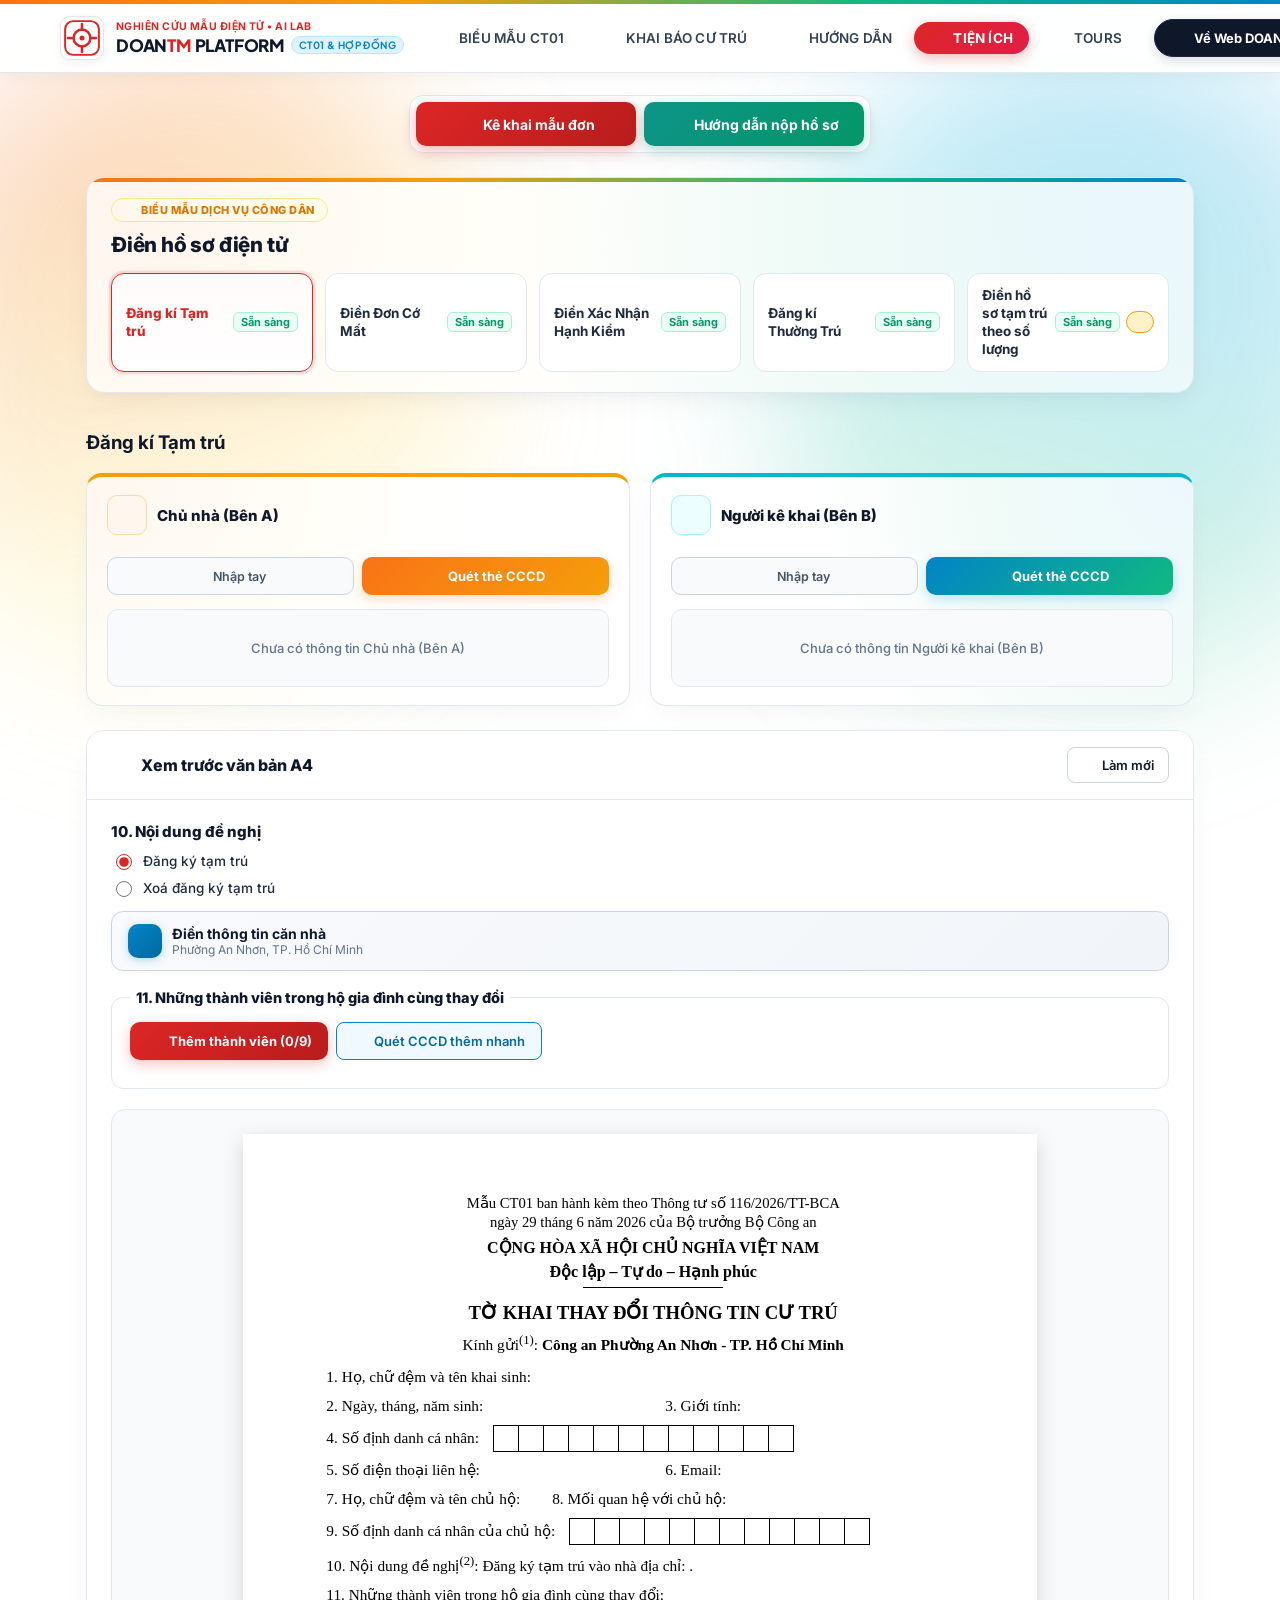
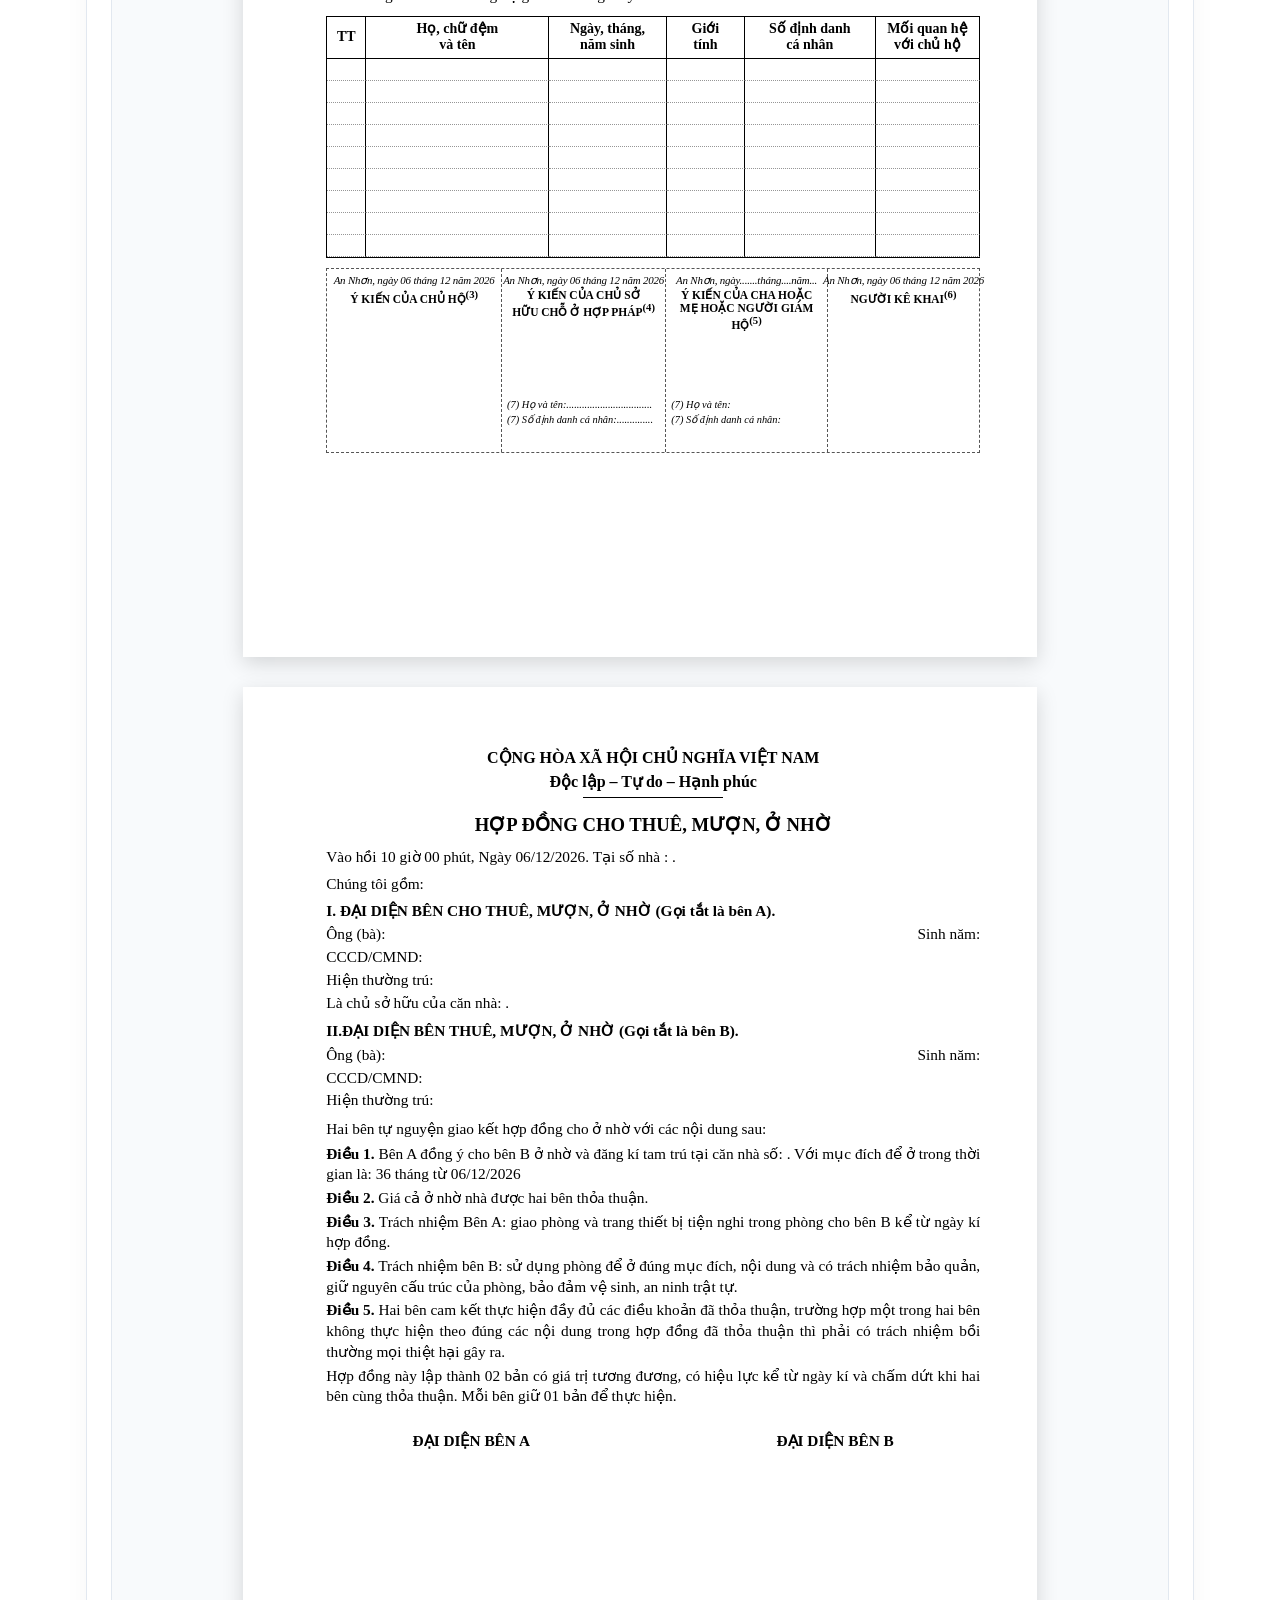
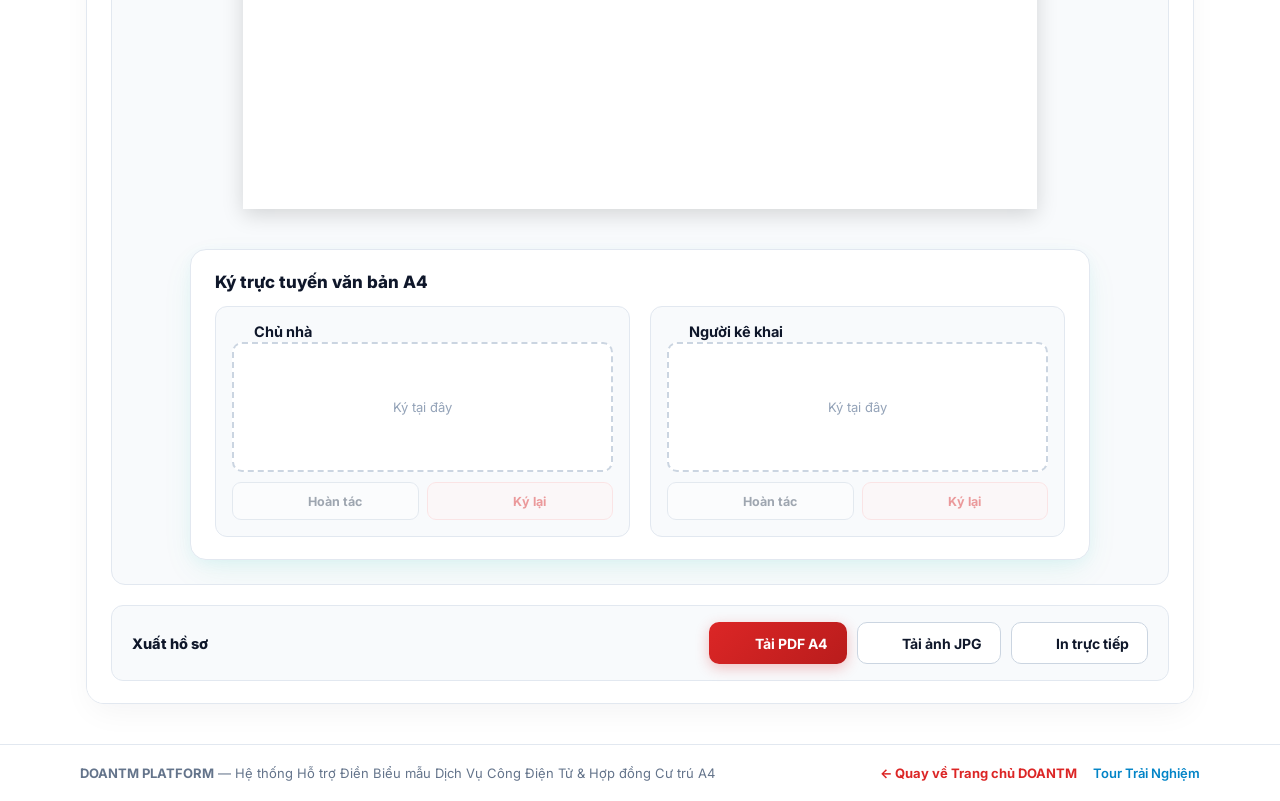
==== commit 6a2054c8: "Add files via upload" ====
--- a/ct01.html
+++ b/ct01.html
@@ -72,7 +72,7 @@
             <i data-lucide="wrench" class="capan-nav-icon"></i>
             <span>TIỆN ÍCH</span>
           </button>
-                  <a href="tours.html" class="capan-nav-item" title="Khám phá các tour du lịch quốc tế DOANTM Travel">
+          <a href="tours.html" class="capan-nav-item" title="Khám phá các tour du lịch quốc tế DOANTM Travel">
             <i data-lucide="compass" class="capan-nav-icon"></i>
             <span>TOURS</span>
           </a>
@@ -101,7 +101,7 @@
             <i data-lucide="qr-code" style="width:18px;height:18px;"></i>
             <span>Khai báo cư trú nhanh</span>
           </button>
-                    <a href="tours.html" class="capan-drawer-item">
+      <a href="tours.html" class="capan-drawer-item">
             <i data-lucide="compass" style="width:18px;height:18px;"></i>
             <span>Khám phá Tour du lịch</span>
           </a>
@@ -225,7 +225,7 @@
                         <h4>Chủ nhà (Bên A)</h4>
                       </div>
                     </div>
-                    <div class="qr-card-actions">
+                    <div class="qr-card-actions" style="display:grid;grid-template-columns:1fr 1fr;gap:8px;width:100%;margin-top:10px;">
                       <button type="button" class="capan-btn-manual-edit" onclick="toggleManualDrawer('landlord')" title="Nhập tay hoặc sửa thông tin Chủ nhà">
                         <i data-lucide="pencil" style="width:13px;height:13px;"></i>
                         <span>Nhập tay</span>
@@ -275,7 +275,7 @@
                         <h4>Người kê khai (Bên B)</h4>
                       </div>
                     </div>
-                    <div class="qr-card-actions">
+                    <div class="qr-card-actions" style="display:grid;grid-template-columns:1fr 1fr;gap:8px;width:100%;margin-top:10px;">
                       <button type="button" class="capan-btn-manual-edit" onclick="toggleManualDrawer('tenant')" title="Nhập tay hoặc sửa thông tin Người kê khai">
                         <i data-lucide="pencil" style="width:13px;height:13px;"></i>
                         <span>Nhập tay</span>
@@ -370,7 +370,6 @@
                         </div>
                       </div>
                       <div style="display:flex;align-items:center;gap:8px;">
-                        <span id="house-info-badge-status" class="house-badge-status">Chưa điền</span>
                         <i data-lucide="chevron-down" id="house-info-chevron" class="house-chevron-icon" style="width:18px;height:18px;color:#64748b;transition:transform 0.25s ease;"></i>
                       </div>
                     </button>
@@ -848,7 +847,7 @@
                           <h4>Chủ nhà (Bên A)</h4>
                         </div>
                       </div>
-                      <div class="qr-card-actions">
+                      <div class="qr-card-actions" style="display:grid;grid-template-columns:1fr 1fr;gap:8px;width:100%;margin-top:10px;">
                         <button type="button" class="capan-btn-manual-edit" onclick="toggleManualDrawer('batch-landlord')" title="Nhập tay hoặc sửa thông tin Chủ nhà">
                           <i data-lucide="pencil" style="width:13px;height:13px;"></i>
                           <span>Nhập tay</span>
--- a/css/ct01.css
+++ b/css/ct01.css
@@ -1,4033 +1,4063 @@
-/* ==========================================================================
-   DOANTM PLATFORM - CT01 & CITIZEN SERVICE PORTAL STYLESHEET
-   Exact Layout & A4 Specification of capan.vn/client/ct01
-   Elevated with DOANTM Bright Luminous Light Mode Palette
-   ========================================================================== */
-
-/* Google Fonts are loaded via direct <link> in HTML <head> for zero-waterfall parallel loading */
-
-:root {
-  --bg-main: #ffffff;
-  --bg-surface: #f8fafc;
-  --primary: #dc2626;
-  --primary-hover: #b91c1c;
-  --accent: #f59e0b;
-  --cyan-accent: #0284c7;
-  --text-primary: #0f172a;
-  --text-secondary: #475569;
-  --border-color: #e2e8f0;
-  --card-shadow: 0 12px 35px -5px rgba(16, 185, 129, 0.09), 0 4px 16px -2px rgba(6, 182, 212, 0.07);
-  --capan-primary: var(--primary);
-  --capan-primary-hover: var(--primary-hover);
-  --capan-primary-light: #fef2f2;
-  --capan-primary-border: #fecaca;
-  --capan-peach: var(--accent);
-  --capan-peach-bg: #fffbeb;
-  --capan-sky-bg: #f0f9ff;
-  --capan-mint-bg: #f0fdf4;
-  --capan-text-heading: #0f172a;
-  --capan-text-body: #334155;
-  --capan-text-muted: #64748b;
-  --capan-border: #e2e8f0;
-  --capan-border-light: rgba(226, 232, 240, 0.85);
-  --capan-radius-lg: 20px;
-  --capan-radius-md: 14px;
-  --capan-radius-sm: 8px;
-  --capan-shadow-soft: var(--card-shadow);
-  --capan-shadow-hover: 0 20px 30px -10px rgba(16, 185, 129, 0.16), 0 10px 15px -5px rgba(6, 182, 212, 0.1);
-
-  /* Emil Kowalski Motion & Tactile Tokens */
-  --ease-out: cubic-bezier(0.23, 1, 0.32, 1);
-  --ease-in-out: cubic-bezier(0.77, 0, 0.175, 1);
-  --dur-press: 140ms;
-  --dur-fast: 160ms;
-}
-
-/* Universal Tactile Response for E-Form Tool (Emil Kowalski) */
-button,
-.btn,
-.capan-btn,
-.tab-item,
-.step-item,
-.preset-chip,
-.action-btn,
-.capan-tab-btn {
-  transition: transform var(--dur-press) var(--ease-out),
-              background-color var(--dur-fast) var(--ease-out),
-              border-color var(--dur-fast) var(--ease-out),
-              box-shadow var(--dur-fast) var(--ease-out);
-  -webkit-tap-highlight-color: transparent;
-}
-
-button:active,
-.btn:active,
-.capan-btn:active,
-.capan-btn-coral-large:active,
-.capan-btn-scan-amber:active,
-.capan-btn-scan-primary:active,
-.capan-btn-outline:active,
-.capan-form-tab-card:active,
-.capan-modal-close:active,
-.capan-auth-btn:active,
-.btn:active,
-.capan-btn:active,
-.tab-item:active,
-.preset-chip:active,
-.action-btn:active,
-.capan-tab-btn:active {
-  transform: scale(0.97) !important;
-}
-
-*, *::before, *::after {
-  box-sizing: border-box;
-}
-
-html, body {
-  margin: 0;
-  padding: 0;
-  width: 100%;
-  max-width: 100vw;
-  min-height: 100vh;
-  overflow-x: hidden !important;
-  -webkit-text-size-adjust: 100% !important;
-  text-size-adjust: 100% !important;
-  -webkit-font-smoothing: antialiased;
-  -moz-osx-font-smoothing: grayscale;
-  font-family: 'Inter', -apple-system, BlinkMacSystemFont, 'Segoe UI', Roboto, Helvetica, Arial, sans-serif !important;
-  color: var(--text-primary);
-  background-color: #ffffff;
-  background-image:
-    radial-gradient(ellipse 35% 420px at 0% 180px, rgba(220, 38, 38, 0.04) 0%, transparent 100%),
-    radial-gradient(ellipse 35% 420px at 100% 180px, rgba(2, 132, 199, 0.04) 0%, transparent 100%),
-    linear-gradient(180deg, #ffffff 0%, #ffffff 100%);
-  background-repeat: no-repeat;
-}
-
-button, input, select, textarea {
-  font-family: inherit;
-}
-
-.capan-app-root {
-  width: 100%;
-  max-width: 100vw;
-  min-height: 100vh;
-  display: flex;
-  flex-direction: column;
-  position: relative;
-  overflow-x: hidden !important;
-  z-index: 1;
-}
-
-/* Left Side: Orange-Yellow Gradient Glow Effect, fading down into white */
-.capan-app-root::before {
-  content: "";
-  position: absolute;
-  top: 40px;
-  left: -80px;
-  width: min(560px, 45vw);
-  height: 680px;
-  background: linear-gradient(165deg, rgba(249, 115, 22, 0.28) 0%, rgba(245, 158, 11, 0.22) 38%, rgba(253, 224, 71, 0.16) 68%, rgba(255, 255, 255, 0) 100%);
-  border-radius: 9999px;
-  filter: blur(72px);
-  pointer-events: none;
-  z-index: -1;
-}
-
-/* Right Side: Blue-Green Gradient Glow Effect, fading down into white */
-.capan-app-root::after {
-  content: "";
-  position: absolute;
-  top: 40px;
-  right: -80px;
-  left: auto;
-  transform: none;
-  width: min(580px, 46vw);
-  height: 680px;
-  background: linear-gradient(195deg, rgba(14, 165, 233, 0.28) 0%, rgba(6, 182, 212, 0.22) 40%, rgba(16, 185, 129, 0.20) 70%, rgba(255, 255, 255, 0) 100%);
-  border-radius: 9999px;
-  filter: blur(72px);
-  pointer-events: none;
-  z-index: -1;
-}
-
-[hidden] {
-  display: none !important;
-}
-
-.text-mobile, .preview-title-mobile, .tab-label-mobile {
-  display: none;
-}
-
-/* ==========================================================================
-   1. HEADER & NAVIGATION (DOANTM LIGHT MODE)
-   ========================================================================== */
-.capan-header {
-  z-index: 100;
-  position: sticky;
-  top: 0;
-  background: rgba(255, 255, 255, 0.95);
-  backdrop-filter: blur(16px);
-  -webkit-backdrop-filter: blur(16px);
-  border-bottom: 1px solid #e2e8f0;
-  box-shadow: 0 4px 20px -2px rgba(15, 23, 42, 0.05);
-}
-
-.capan-header-top-bar {
-  width: 100%;
-  height: 4px;
-  background: linear-gradient(90deg, #f97316 0%, #f59e0b 32%, #10b981 68%, #0284c7 100%);
-}
-
-.capan-header-container {
-  display: flex;
-  flex-wrap: nowrap;
-  justify-content: space-between;
-  align-items: center;
-  gap: 16px;
-  max-width: 1200px;
-  min-height: 68px;
-  margin: 0 auto;
-  padding: 10px 20px;
-}
-
-.capan-brand {
-  display: flex;
-  align-items: center;
-  gap: 12px;
-  text-decoration: none;
-  flex-shrink: 0;
-  cursor: pointer;
-  background: none;
-  border: none;
-  padding: 0;
-  text-align: left;
-}
-
-.capan-emblem-wrap {
-  width: 44px;
-  height: 44px;
-  border-radius: 12px;
-  background: linear-gradient(135deg, #dc2626 0%, #991b1b 100%);
-  padding: 2px;
-  display: flex;
-  align-items: center;
-  justify-content: center;
-  flex-shrink: 0;
-  box-shadow: 0 4px 12px rgba(220, 38, 38, 0.25);
-  transition: transform 0.25s ease, box-shadow 0.25s ease;
-}
-
-.capan-brand:hover .capan-emblem-wrap {
-  transform: translateY(-1px) scale(1.03);
-  box-shadow: 0 6px 16px rgba(220, 38, 38, 0.35);
-}
-
-.capan-emblem-inner {
-  width: 100%;
-  height: 100%;
-  background: #0f172a;
-  border-radius: 10px;
-  display: flex;
-  align-items: center;
-  justify-content: center;
-  color: #ef4444;
-}
-
-.capan-brand-text {
-  display: flex;
-  flex-direction: column;
-  white-space: nowrap;
-}
-
-.capan-brand-sub {
-  font-size: 10.5px;
-  font-weight: 700;
-  letter-spacing: 0.45px;
-  color: #dc2626;
-  text-transform: uppercase;
-  margin-bottom: 1px;
-}
-
-.capan-brand-title {
-  margin: 0;
-  font-family: 'Plus Jakarta Sans', 'Inter', sans-serif;
-  font-size: 17px;
-  font-weight: 800;
-  letter-spacing: -0.2px;
-  color: #0f172a;
-  display: flex;
-  align-items: center;
-  gap: 6px;
-}
-
-.capan-brand-title .brand-tm {
-  color: #dc2626;
-}
-
-.capan-brand-badge {
-  font-size: 10px;
-  font-weight: 700;
-  text-transform: uppercase;
-  letter-spacing: 0.04em;
-  color: #0284c7;
-  background: #e0f2fe;
-  border: 1px solid #bae6fd;
-  padding: 2px 7px;
-  border-radius: 999px;
-}
-
-.capan-nav {
-  display: flex;
-  flex-wrap: nowrap;
-  align-items: center;
-  gap: 6px;
-}
-
-.capan-nav-item {
-  display: inline-flex;
-  align-items: center;
-  gap: 7px;
-  padding: 8px 16px;
-  border-radius: 9999px;
-  border: none;
-  background: transparent;
-  color: #334155;
-  font-size: 13.5px;
-  font-weight: 600;
-  letter-spacing: 0.2px;
-  white-space: nowrap;
-  cursor: pointer;
-  transition: all 0.2s cubic-bezier(0.16, 1, 0.3, 1);
-  text-decoration: none;
-}
-
-.capan-nav-item:hover {
-  color: #dc2626;
-  background: #fef2f2;
-}
-
-.capan-nav-item.active {
-  color: #ffffff !important;
-  background: linear-gradient(135deg, #dc2626 0%, #e11d48 100%) !important;
-  font-weight: 700;
-  box-shadow: 0 4px 14px rgba(220, 38, 38, 0.3);
-}
-
-.capan-nav-icon {
-  width: 16px;
-  height: 16px;
-  flex-shrink: 0;
-}
-
-.capan-header-actions {
-  display: flex;
-  align-items: center;
-  gap: 10px;
-  flex-shrink: 0;
-}
-
-.capan-auth-btn {
-  display: inline-flex;
-  align-items: center;
-  gap: 6px;
-  height: 38px;
-  padding: 0 18px;
-  border-radius: 9999px;
-  background: #0f172a;
-  color: #ffffff !important;
-  border: 1px solid #1e293b;
-  font-size: 13px;
-  font-weight: 700;
-  white-space: nowrap;
-  text-decoration: none;
-  cursor: pointer;
-  transition: all 0.2s ease;
-  box-shadow: 0 4px 12px rgba(15, 23, 42, 0.15);
-}
-
-.capan-auth-btn:hover {
-  background: #dc2626;
-  border-color: #dc2626;
-  transform: translateY(-1px);
-  box-shadow: 0 6px 16px rgba(220, 38, 38, 0.28);
-}
-
-/* Mobile Hamburger & Drawer */
-.capan-hamburger-btn {
-  display: none;
-  width: 40px;
-  height: 40px;
-  border-radius: 10px;
-  background: #ffffff;
-  border: 1.5px solid #fecaca;
-  align-items: center;
-  justify-content: center;
-  cursor: pointer;
-  padding: 0;
-  transition: all 0.2s ease;
-}
-
-.capan-hamburger-btn:hover {
-  background: #fef2f2;
-  border-color: #dc2626;
-}
-
-.capan-mobile-drawer {
-  display: none;
-  max-height: 0;
-  opacity: 0;
-  overflow: hidden;
-  background: #ffffff;
-  border-top: 1px solid #e2e8f0;
-  transition: max-height 0.3s ease, opacity 0.25s ease;
-  box-shadow: 0 14px 28px rgba(15, 23, 42, 0.08);
-}
-
-.capan-mobile-drawer.open {
-  max-height: 420px;
-  opacity: 1;
-}
-
-.capan-mobile-drawer-nav {
-  display: flex;
-  flex-direction: column;
-  gap: 6px;
-  padding: 12px 16px 16px;
-}
-
-.capan-drawer-item {
-  display: flex;
-  align-items: center;
-  gap: 10px;
-  padding: 10px 14px;
-  border-radius: 10px;
-  border: none;
-  background: transparent;
-  color: #1e293b;
-  font-size: 14px;
-  font-weight: 600;
-  text-align: left;
-  cursor: pointer;
-  text-decoration: none;
-}
-
-.capan-drawer-item:hover {
-  background: #fef2f2;
-  color: #dc2626;
-}
-
-.capan-drawer-item.active {
-  background: #dc2626;
-  color: #ffffff;
-}
-
-/* ==========================================================================
-   2. MAIN CONTENT CONTAINER & UTILITY TABS
-   ========================================================================== */
-.capan-main-content {
-  flex: 1;
-  width: 100%;
-  max-width: 1140px;
-  margin: 0 auto;
-  padding: 22px 16px 40px;
-}
-
-.capan-utilities-container {
-  display: flex;
-  flex-direction: column;
-  gap: 20px;
-}
-
-.capan-utility-nav-bar {
-  display: flex;
-  justify-content: center;
-  align-items: center;
-  margin-bottom: 4px;
-}
-
-.capan-utility-tabs {
-  display: inline-grid;
-  grid-template-columns: repeat(2, minmax(220px, 1fr));
-  gap: 8px;
-  padding: 6px;
-  background: #ffffff;
-  border: 1px solid #e2e8f0;
-  border-radius: 14px;
-  box-shadow: 0 10px 28px -6px rgba(15, 23, 42, 0.06);
-}
-
-.capan-tab-btn {
-  display: inline-flex;
-  align-items: center;
-  justify-content: center;
-  gap: 8px;
-  height: 44px;
-  padding: 0 16px;
-  width: 100%;
-  box-sizing: border-box;
-  border-radius: 10px;
-  border: none;
-  background: transparent;
-  color: #334155;
-  font-size: 14px;
-  font-weight: 700;
-  cursor: pointer;
-  transition: all 0.2s ease;
-  white-space: nowrap;
-}
-
-.capan-tab-btn:hover {
-  color: #059669;
-  background: #ecfdf5;
-}
-
-.capan-tab-btn.active {
-  background: linear-gradient(135deg, #dc2626 0%, #b91c1c 100%);
-  color: #ffffff;
-  box-shadow: 0 4px 14px rgba(220, 38, 38, 0.35);
-}
-
-.capan-btn-guide-gradient {
-  background: linear-gradient(135deg, #0d9488 0%, #059669 50%, #047857 100%);
-  background-size: 200% auto;
-  color: #ffffff !important;
-  font-weight: 700 !important;
-  text-decoration: none;
-  box-shadow: 0 4px 14px rgba(13, 148, 136, 0.35);
-  transition: all 0.25s cubic-bezier(0.23, 1, 0.32, 1);
-  animation: guideGradShift 6s ease infinite;
-}
-
-@keyframes guideGradShift {
-  0% { background-position: 0% 50%; }
-  50% { background-position: 100% 50%; }
-  100% { background-position: 0% 50%; }
-}
-
-.capan-btn-guide-gradient:hover {
-  background-position: right center;
-  color: #ffffff !important;
-  transform: translateY(-1px);
-  box-shadow: 0 6px 18px rgba(5, 150, 105, 0.42);
-}
-
-.capan-btn-guide-gradient:active {
-  transform: scale(0.97) !important;
-}
-
-/* ==========================================================================
-   3. FORMS SELECTOR NAVIGATION CARD (5 BIỂU MẪU)
-   ========================================================================== */
-.capan-forms-container {
-  display: flex;
-  flex-direction: column;
-  gap: 20px;
-}
-
-.capan-forms-nav-card {
-  background:
-    radial-gradient(circle at 4% 20%, rgba(251, 146, 60, 0.09) 0%, rgba(253, 224, 71, 0.05) 28%, transparent 55%),
-    radial-gradient(circle at 96% 20%, rgba(14, 165, 233, 0.09) 0%, rgba(16, 185, 129, 0.07) 30%, transparent 58%),
-    #ffffff;
-  border: 1px solid #e2e8f0;
-  border-radius: 18px;
-  padding: 20px 24px;
-  box-shadow: 0 12px 32px -6px rgba(15, 23, 42, 0.05), 0 4px 14px -2px rgba(15, 23, 42, 0.03);
-  position: relative;
-  overflow: hidden;
-}
-
-.capan-forms-nav-card::before {
-  content: "";
-  position: absolute;
-  top: 0;
-  left: 0;
-  right: 0;
-  height: 3.5px;
-  background: linear-gradient(90deg, #f97316 0%, #f59e0b 32%, #10b981 68%, #0284c7 100%);
-}
-
-.capan-forms-nav-header {
-  margin-bottom: 16px;
-}
-
-.capan-forms-tag {
-  display: inline-flex;
-  align-items: center;
-  gap: 5px;
-  text-transform: uppercase;
-  letter-spacing: 0.5px;
-  color: #d97706;
-  background: linear-gradient(90deg, #fff7ed 0%, #fefce8 100%);
-  border: 1px solid #fde68a;
-  border-radius: 999px;
-  margin-bottom: 6px;
-  padding: 4px 12px;
-  font-size: 11px;
-  font-weight: 800;
-}
-
-.capan-forms-nav-header h3 {
-  color: #0f172a;
-  margin: 4px 0;
-  font-size: 1.3rem;
-  font-weight: 800;
-  letter-spacing: -0.2px;
-}
-
-.capan-forms-nav-header p {
-  color: #64748b;
-  margin: 0;
-  font-size: 0.875rem;
-}
-
-.capan-forms-selector-grid {
-  display: grid;
-  grid-template-columns: repeat(auto-fit, minmax(190px, 1fr));
-  gap: 12px;
-}
-
-@media (min-width: 1024px) {
-  .capan-forms-selector-grid {
-    grid-template-columns: repeat(5, minmax(0, 1fr));
-  }
-}
-
-.capan-form-tab-card {
-  display: flex;
-  flex-direction: column;
-  justify-content: center;
-  min-height: 58px;
-  gap: 0;
-  padding: 12px 14px;
-  background: #ffffff;
-  border: 1.5px solid #e2e8f0;
-  border-radius: 13px;
-  text-align: left;
-  cursor: pointer;
-  transition: all 0.22s cubic-bezier(0.4, 0, 0.2, 1);
-  position: relative;
-}
-
-.capan-form-tab-card:hover {
-  border-color: #38bdf8;
-  background: #ffffff;
-  transform: translateY(-2px);
-  box-shadow: 0 10px 22px -4px rgba(14, 165, 233, 0.12), 0 4px 10px -2px rgba(16, 185, 129, 0.08);
-}
-
-.capan-form-tab-card.active {
-  border-color: #dc2626;
-  background: linear-gradient(180deg, #fffafa 0%, #ffffff 100%);
-  box-shadow: 0 0 0 2.5px rgba(220, 38, 38, 0.14);
-}
-
-.capan-form-tab-card.is-developing:hover {
-  border-color: #f59e0b;
-}
-
-.form-tab-badge-row {
-  display: flex;
-  justify-content: space-between;
-  align-items: center;
-  gap: 8px;
-  width: 100%;
-}
-
-.form-code-badge {
-  color: #1e293b;
-  font-size: 0.84rem;
-  font-weight: 700;
-  line-height: 1.35;
-  flex: 1;
-}
-
-.capan-form-tab-card.active .form-code-badge {
-  color: #dc2626;
-  font-weight: 800;
-}
-
-.form-status-ready {
-  color: #059669;
-  background: #ecfdf5;
-  border: 1px solid #a7f3d0;
-  border-radius: 6px;
-  padding: 2px 7px;
-  font-size: 11px;
-  font-weight: 700;
-  white-space: nowrap;
-  flex-shrink: 0;
-}
-
-.form-status-dev {
-  color: #64748b;
-  background: #f1f5f9;
-  border: 1px solid #cbd5e1;
-  border-radius: 6px;
-  padding: 2px 7px;
-  font-size: 11px;
-  font-weight: 600;
-  white-space: nowrap;
-  flex-shrink: 0;
-}
-
-.form-status-star {
-  display: inline-flex;
-  align-items: center;
-  justify-content: center;
-  background: #fef3c7;
-  border: 1px solid #f59e0b;
-  border-radius: 9999px;
-  padding: 3px 6px;
-  line-height: 1;
-  flex-shrink: 0;
-}
-
-.capan-step-item.done .step-badge {
-  background: #fff7ed;
-  color: #ea580c;
-  border: 1.5px solid #f97316;
-}
-
-.capan-step-item.active {
-  color: #0f172a;
-  font-weight: 700;
-}
-
-.capan-step-item.active .step-badge {
-  background: linear-gradient(135deg, #0284c7 0%, #10b981 100%);
-  color: #ffffff;
-  border: 1.5px solid #0284c7;
-  box-shadow: 0 3px 10px rgba(14, 165, 233, 0.28);
-}
-
-.step-badge {
-  width: 24px;
-  height: 24px;
-  border-radius: 50%;
-  background: #ffffff;
-  border: 1px solid #cbd5e1;
-  color: #64748b;
-  display: inline-flex;
-  align-items: center;
-  justify-content: center;
-  font-size: 11.5px;
-  font-weight: 700;
-  flex-shrink: 0;
-}
-
-.step-divider {
-  flex: 1;
-  height: 1.5px;
-  background: #e2e8f0;
-  min-width: 14px;
-}
-
-/* Dual QR Cards Panel */
-.capan-qr-action-panel {
-  display: grid;
-  grid-template-columns: repeat(2, 1fr);
-  gap: 20px;
-  margin-bottom: 24px;
-}
-
-.capan-qr-card {
-  display: flex;
-  flex-direction: column;
-  justify-content: space-between;
-  padding: 18px 20px;
-  background: #ffffff;
-  border: 1px solid #e2e8f0;
-  border-radius: 16px;
-  box-shadow: 0 10px 28px -6px rgba(15, 23, 42, 0.05);
-  transition: transform 0.2s ease, box-shadow 0.2s ease;
-}
-
-.capan-qr-card:hover {
-  transform: translateY(-2px);
-  box-shadow: 0 14px 30px -5px rgba(15, 23, 42, 0.08);
-}
-
-.capan-qr-card.landlord-card {
-  border-top: 4px solid #f59e0b;
-  background:
-    radial-gradient(circle at 0% 0%, rgba(251, 146, 60, 0.08) 0%, rgba(253, 224, 71, 0.05) 35%, transparent 65%),
-    #ffffff;
-}
-
-.capan-qr-card.tenant-card {
-  border-top: 4px solid #06b6d4;
-  background:
-    radial-gradient(circle at 100% 0%, rgba(14, 165, 233, 0.08) 0%, rgba(16, 185, 129, 0.06) 35%, transparent 65%),
-    #ffffff;
-}
-
-.qr-card-header {
-  display: flex;
-  flex-wrap: nowrap;
-  justify-content: space-between;
-  align-items: center;
-  gap: 10px;
-  margin-bottom: 12px;
-}
-
-.qr-header-title {
-  display: flex;
-  align-items: center;
-  gap: 10px;
-  flex: 1;
-  min-width: 0;
-}
-
-.qr-icon {
-  width: 40px;
-  height: 40px;
-  border-radius: 10px;
-  display: flex;
-  align-items: center;
-  justify-content: center;
-  flex-shrink: 0;
-}
-
-.qr-icon.text-amber {
-  color: #ea580c;
-  background: #fff7ed;
-  border: 1px solid #fed7aa;
-}
-
-.qr-icon.text-teal {
-  color: #0284c7;
-  background: #ecfeff;
-  border: 1px solid #a5f3fc;
-}
-
-.qr-header-title h4 {
-  margin: 0;
-  font-size: 15px;
-  font-weight: 800;
-  color: #0f172a;
-  white-space: nowrap;
-  overflow: hidden;
-  text-overflow: ellipsis;
-}
-
-.qr-sub-text {
-  display: block;
-  font-size: 11.5px;
-  color: #64748b;
-  white-space: nowrap;
-  overflow: hidden;
-  text-overflow: ellipsis;
-}
-
-.qr-card-actions {
-  display: flex;
-  align-items: center;
-  gap: 6px;
-  flex-shrink: 0;
-}
-
-.capan-btn-scan-amber,
-.capan-btn-scan-primary {
-  display: inline-flex;
-  align-items: center;
-  justify-content: center;
-  gap: 7px;
-  height: 38px;
-  padding: 0 16px;
-  border-radius: 10px;
-  font-size: 13px;
-  font-weight: 700;
-  color: #ffffff;
-  border: none;
-  cursor: pointer;
-  white-space: nowrap;
-  transition: all 0.2s cubic-bezier(0.16, 1, 0.3, 1);
-}
-
-.capan-btn-scan-amber {
-  background: linear-gradient(135deg, #f97316 0%, #f59e0b 100%);
-  box-shadow: 0 4px 12px rgba(249, 115, 22, 0.25);
-}
-
-.capan-btn-scan-amber:hover {
-  background: linear-gradient(135deg, #ea580c 0%, #d97706 100%);
-  transform: translateY(-1px);
-  box-shadow: 0 6px 16px rgba(249, 115, 22, 0.32);
-}
-
-.capan-btn-scan-primary {
-  background: linear-gradient(135deg, #0284c7 0%, #10b981 100%);
-  box-shadow: 0 4px 12px rgba(14, 165, 233, 0.25);
-}
-
-.capan-btn-scan-primary:hover {
-  background: linear-gradient(135deg, #0369a1 0%, #059669 100%);
-  transform: translateY(-1px);
-  box-shadow: 0 6px 16px rgba(14, 165, 233, 0.32);
-}
-
-.capan-btn-manual-edit {
-  display: inline-flex;
-  align-items: center;
-  justify-content: center;
-  gap: 5px;
-  height: 38px;
-  padding: 0 13px;
-  border-radius: 10px;
-  font-size: 12.5px;
-  font-weight: 600;
-  color: #475569;
-  background: #f8fafc;
-  border: 1.5px solid #cbd5e1;
-  cursor: pointer;
-  white-space: nowrap;
-  transition: all 0.2s ease;
-}
-
-.capan-btn-manual-edit:hover {
-  color: #0f172a;
-  background: #f1f5f9;
-  border-color: #94a3b8;
-  transform: translateY(-1px);
-}
-
-.qr-card-body {
-  background: #f8fafc;
-  border: 1px solid #e2e8f0;
-  border-radius: 11px;
-  display: flex;
-  flex-direction: column;
-  justify-content: center;
-  min-height: 78px;
-  padding: 12px 14px;
-}
-
-.qr-scanned-info {
-  display: flex;
-  flex-direction: column;
-  gap: 4px;
-}
-
-.info-row {
-  display: flex;
-  flex-wrap: wrap;
-  align-items: baseline;
-  font-size: 13px;
-  line-height: 1.45;
-}
-
-.info-label {
-  color: #64748b;
-  margin-right: 6px;
-  font-size: 12px;
-}
-
-.info-value {
-  color: #0f172a;
-  font-weight: 500;
-}
-
-.info-value.text-bold {
-  color: #0284c7;
-  font-size: 13.5px;
-  font-weight: 800;
-  text-transform: uppercase;
-}
-
-.landlord-card .info-value.text-bold {
-  color: #ea580c;
-}
-
-.info-value.text-code {
-  letter-spacing: 0.5px;
-  font-family: ui-monospace, SFMono-Regular, Menlo, Monaco, Consolas, monospace;
-  font-weight: 700;
-}
-
-.qr-empty-hint {
-  color: #64748b;
-  text-align: center;
-  font-size: 13px;
-  font-weight: 500;
-  padding: 8px 0;
-}
-
-/* Inline Manual Input Drawer inside QR Card */
-.qr-manual-drawer {
-  margin-top: 10px;
-  padding-top: 10px;
-  border-top: 1px dashed #cbd5e1;
-  display: grid;
-  grid-template-columns: repeat(2, minmax(0, 1fr));
-  gap: 8px;
-}
-
-.qr-manual-drawer .full-col {
-  grid-column: 1 / -1;
-}
-
-.qr-manual-drawer label {
-  display: block;
-  font-size: 11px;
-  font-weight: 600;
-  color: #475569;
-  margin-bottom: 3px;
-}
-
-.qr-manual-drawer input,
-.qr-manual-drawer select {
-  width: 100%;
-  padding: 6px 10px;
-  font-size: 12.5px;
-  border: 1px solid #cbd5e1;
-  border-radius: 7px;
-  background: #ffffff;
-  color: #0f172a;
-}
-
-.qr-manual-drawer input:focus,
-.qr-manual-drawer select:focus {
-  outline: none;
-  border-color: #0284c7;
-  box-shadow: 0 0 0 2px rgba(14, 165, 233, 0.14);
-}
-
-@media (max-width: 560px) {
-  .qr-manual-drawer {
-    grid-template-columns: 1fr;
-  }
-}
-
-/* ==========================================================================
-   5. PREVIEW CARD & FORM INPUTS (MỤC 10 & MỤC 11) - DOMINANT WHITE
-   ========================================================================== */
-.capan-preview-card {
-  background: #ffffff;
-  border: 1px solid #e2e8f0;
-  border-radius: 18px;
-  box-shadow: 0 12px 32px -6px rgba(15, 23, 42, 0.05);
-  overflow: hidden;
-}
-
-.capan-preview-card-head {
-  display: flex;
-  flex-wrap: wrap;
-  justify-content: space-between;
-  align-items: center;
-  gap: 12px;
-  padding: 16px 24px;
-  border-bottom: 1px solid #e2e8f0;
-  background: #ffffff;
-}
-
-.capan-panel-header {
-  display: flex;
-  align-items: center;
-  gap: 10px;
-  font-size: 16px;
-  font-weight: 800;
-  color: #0f172a;
-}
-
-.panel-icon {
-  color: #dc2626;
-  width: 20px;
-  height: 20px;
-}
-
-.capan-preview-card-body {
-  padding: 22px 24px;
-  background: #ffffff;
-}
-
-.ct01-fieldset {
-  border: 0;
-  padding: 0;
-  margin: 0 0 18px;
-  min-width: 0;
-}
-
-.ct01-fieldset legend {
-  font-size: 15px;
-  font-weight: 800;
-  color: #0f172a;
-  margin-bottom: 10px;
-  padding: 0;
-}
-
-.ct01-radio-group {
-  display: flex;
-  flex-direction: column;
-  gap: 8px;
-  margin-bottom: 14px;
-}
-
-.ct01-radio-label {
-  display: inline-flex;
-  align-items: center;
-  gap: 8px;
-  font-size: 13.5px;
-  font-weight: 500;
-  color: #1e293b;
-  cursor: pointer;
-}
-
-.ct01-radio-label input[type="radio"] {
-  accent-color: #dc2626;
-  width: 16px;
-  height: 16px;
-  cursor: pointer;
-}
-
-.ct01-address-inputs-grid {
-  display: grid;
-  grid-template-columns: minmax(140px, 1fr) minmax(220px, 2fr);
-  gap: 12px;
-  max-width: 820px;
-  margin-top: 10px;
-}
-
-.ct01-extra-inputs-grid {
-  display: grid;
-  grid-template-columns: repeat(auto-fit, minmax(175px, 1fr));
-  gap: 12px;
-  max-width: 820px;
-  margin-top: 12px;
-}
-
-.ct01-address-input-field {
-  display: flex;
-  flex-direction: column;
-  gap: 5px;
-}
-
-.ct01-address-input-field label {
-  color: #1e293b;
-  font-size: 13px;
-  font-weight: 600;
-}
-
-.capan-input {
-  box-sizing: border-box;
-  width: 100%;
-  height: 42px;
-  min-height: 42px;
-  padding: 8px 12px;
-  font-size: 13.5px;
-  color: #0f172a;
-  background: #ffffff;
-  border: 1px solid #cbd5e1;
-  border-radius: 10px;
-  -webkit-appearance: none;
-  appearance: none;
-  transition: border-color 0.2s, box-shadow 0.2s;
-}
-
-select.capan-input {
-  background-image: url("data:image/svg+xml,%3Csvg xmlns='http://www.w3.org/2000/svg' width='16' height='16' viewBox='0 0 24 24' fill='none' stroke='%2364748b' stroke-width='2' stroke-linecap='round' stroke-linejoin='round'%3E%3Cpolyline points='6 9 12 15 18 9'%3E%3C/polyline%3E%3C/svg%3E");
-  background-repeat: no-repeat;
-  background-position: right 12px center;
-  background-size: 14px 14px;
-  padding-right: 36px;
-  cursor: pointer;
-}
-
-input[type="date"].capan-input {
-  -webkit-appearance: none;
-  appearance: none;
-  display: flex;
-  align-items: center;
-  line-height: 24px;
-}
-
-.capan-input:hover {
-  border-color: #94a3b8;
-}
-
-.capan-input:focus {
-  outline: none;
-  border-color: #0284c7;
-  box-shadow: 0 0 0 3px rgba(14, 165, 233, 0.14);
-}
-
-/* Row containing Date of birth & Gender in Member Modal */
-.member-dob-gender-row {
-  display: grid;
-  grid-template-columns: 1fr 1fr;
-  gap: 12px;
-  align-items: end;
-}
-
-.member-dob-gender-row .ct01-address-input-field {
-  display: flex;
-  flex-direction: column;
-  justify-content: flex-end;
-}
-
-/* Hero Scan Button in Member Modal */
-.member-scan-action-wrap {
-  margin-bottom: 4px;
-}
-
-.btn-scan-member-hero {
-  width: 100%;
-  display: flex;
-  align-items: center;
-  gap: 12px;
-  padding: 12px 14px;
-  border-radius: 12px;
-  background: linear-gradient(135deg, #f0fdf4 0%, #e0f2fe 100%);
-  border: 1.5px solid #7dd3fc;
-  cursor: pointer;
-  text-align: left;
-  transition: all 0.2s cubic-bezier(0.16, 1, 0.3, 1);
-  box-shadow: 0 2px 8px rgba(14, 165, 233, 0.12);
-  box-sizing: border-box;
-}
-
-.btn-scan-member-hero:hover {
-  background: linear-gradient(135deg, #e0f2fe 0%, #ccfbf1 100%);
-  border-color: #0284c7;
-  transform: translateY(-1px);
-  box-shadow: 0 4px 14px rgba(14, 165, 233, 0.22);
-}
-
-.btn-scan-member-hero:active {
-  transform: scale(0.99);
-}
-
-.btn-scan-member-icon {
-  width: 42px;
-  height: 42px;
-  border-radius: 10px;
-  background: linear-gradient(135deg, #0284c7 0%, #10b981 100%);
-  color: #ffffff;
-  display: flex;
-  align-items: center;
-  justify-content: center;
-  flex-shrink: 0;
-  box-shadow: 0 3px 10px rgba(14, 165, 233, 0.32);
-}
-
-.btn-scan-member-content {
-  flex: 1;
-  display: flex;
-  flex-direction: column;
-  gap: 3px;
-  min-width: 0;
-}
-
-.btn-scan-member-title {
-  font-size: 13.5px;
-  font-weight: 700;
-  color: #0369a1;
-  line-height: 1.3;
-}
-
-.btn-scan-member-desc {
-  font-size: 11.5px;
-  color: #475569;
-  line-height: 1.3;
-}
-
-.btn-scan-member-badge {
-  padding: 6px 14px;
-  border-radius: 8px;
-  background: linear-gradient(135deg, #0284c7 0%, #10b981 100%);
-  color: #ffffff;
-  font-size: 12px;
-  font-weight: 700;
-  white-space: nowrap;
-  flex-shrink: 0;
-  box-shadow: 0 2px 8px rgba(14, 165, 233, 0.28);
-}
-
-.ct01-contract-datetime-field {
-  width: min(360px, 100%);
-  margin-top: 12px;
-}
-
-/* Mục 11: Members Editor */
-.ct01-members-editor {
-  border: 0;
-  min-width: 0;
-  margin: 0 0 20px;
-  padding: 16px 18px;
-  background: #ffffff;
-  border: 1px solid #e2e8f0;
-  border-radius: 12px;
-}
-
-.ct01-members-editor legend {
-  font-size: 14.5px;
-  font-weight: 800;
-  color: #0f172a;
-  padding: 0 6px;
-}
-
-.ct01-members-editor p {
-  margin: 0 0 12px;
-  font-size: 13px;
-  color: #64748b;
-}
-
-.capan-btn-outline {
-  display: inline-flex;
-  align-items: center;
-  gap: 6px;
-  height: 36px;
-  padding: 0 14px;
-  font-size: 13px;
-  font-weight: 600;
-  color: #0f172a;
-  background: #ffffff;
-  border: 1px solid #cbd5e1;
-  border-radius: 8px;
-  cursor: pointer;
-  transition: all 0.2s ease;
-}
-
-.capan-btn-outline:hover:not(:disabled) {
-  color: #0284c7;
-  border-color: #0284c7;
-  background: #f0f9ff;
-}
-
-.capan-btn-outline:disabled {
-  opacity: 0.5;
-  cursor: not-allowed;
-}
-
-.ct01-member-summary {
-  display: flex;
-  flex-wrap: wrap;
-  justify-content: space-between;
-  align-items: center;
-  gap: 8px;
-  margin-top: 8px;
-  padding: 8px 12px;
-  background: #ffffff;
-  border: 1px solid #e2e8f0;
-  border-radius: 8px;
-  font-size: 13px;
-  font-weight: 600;
-  color: #1e293b;
-}
-
-.member-actions {
-  display: flex;
-  gap: 8px;
-}
-
-.btn-link {
-  background: none;
-  border: none;
-  font-size: 12.5px;
-  font-weight: 600;
-  color: #0284c7;
-  cursor: pointer;
-  padding: 2px 6px;
-}
-
-.btn-link.danger {
-  color: #dc2626;
-}
-
-.btn-link:hover {
-  text-decoration: underline;
-}
-
-/* ==========================================================================
-   6. A4 DOCUMENT PREVIEW & EXACT PRINT SPECIFICATION
-   ========================================================================== */
-.doc-preview-wrapper {
-  background: #f8fafc;
-  border-radius: 14px;
-  display: flex;
-  flex-direction: column;
-  align-items: center;
-  padding: 24px 16px;
-  overflow-x: auto;
-  border: 1px solid #e2e8f0;
-}
-
-.a4-page-scaler {
-  transform-origin: top center;
-  display: flex;
-  flex-direction: column;
-  align-items: center;
-  width: 100%;
-}
-
-.doc-mobile-toolbar {
-  background: #ffffff;
-  border: 1px solid #cbd5e1;
-  border-radius: 8px;
-  display: flex;
-  justify-content: space-between;
-  align-items: center;
-  gap: 8px;
-  width: 100%;
-  max-width: 520px;
-  margin-bottom: 14px;
-  padding: 8px 12px;
-  box-shadow: 0 2px 6px rgba(0, 0, 0, 0.05);
-}
-
-.doc-mobile-badge {
-  color: #0369a1;
-  display: inline-flex;
-  align-items: center;
-  gap: 4px;
-  font-size: 12px;
-  font-weight: 600;
-}
-
-.doc-mobile-toolbar-actions {
-  display: flex;
-  align-items: center;
-  gap: 6px;
-}
-
-.doc-toolbar-btn {
-  color: #475569;
-  cursor: pointer;
-  background: #f8fafc;
-  border: 1px solid #cbd5e1;
-  border-radius: 6px;
-  padding: 4px 10px;
-  font-size: 12px;
-  font-weight: 600;
-  transition: all 0.2s;
-}
-
-.doc-toolbar-btn.active {
-  background: var(--primary);
-  color: #ffffff;
-  border-color: var(--primary);
-}
-
-/* Exact A4 Paper Styles from capan.vn/client/ct01 */
-.a4-page, .a4-page * {
-  font-family: 'Times New Roman', Times, serif !important;
-  -webkit-text-size-adjust: 100% !important;
-  text-size-adjust: 100% !important;
-  max-height: 999999px;
-}
-
-.a4-page {
-  box-sizing: border-box;
-  color: #000000;
-  background: #ffffff;
-  width: 210mm;
-  min-height: 297mm;
-  margin: 0 auto 30px;
-  padding: 16mm 15mm 16mm 22mm;
-  font-size: 11.5pt;
-  line-height: 1.35;
-  position: relative;
-  box-shadow: 0 6px 20px rgba(0, 0, 0, 0.15);
-  flex-shrink: 0;
-}
-
-.doc-preview-wrapper .ct01-doc-page *,
-.doc-preview-wrapper .contract-doc-page * {
-  font-weight: 400;
-}
-
-.ct01-doc-page .text-uppercase,
-.ct01-doc-page .ct01-table-members tbody td:nth-child(2) > span,
-.doc-preview-wrapper .contract-doc-page .contract-main-title,
-.doc-preview-wrapper .contract-doc-page .party-role-head,
-.doc-preview-wrapper .contract-doc-page .sig-head-title,
-.doc-preview-wrapper .ct01-doc-page .ct01-main-title,
-.doc-preview-wrapper .ct01-doc-page .ct01-recipient-value,
-.doc-preview-wrapper .a4-page .national-country,
-.doc-preview-wrapper .a4-page .national-motto,
-.doc-preview-wrapper .a4-page strong {
-  font-weight: 700 !important;
-}
-
-.contract-doc-page .text-uppercase,
-.contract-doc-page .party-flex-row span,
-.contract-doc-page .party-info-row span {
-  font-weight: 400 !important;
-}
-
-.ct01-sub-header {
-  text-align: center;
-  color: #000000;
-  margin-bottom: 6px;
-  font-size: 11pt;
-  line-height: 1.25;
-}
-
-.ct01-sub-header p {
-  margin: 0;
-}
-
-.ct01-national-header,
-.contract-national-header {
-  text-align: center;
-  margin-bottom: 10px;
-}
-
-.national-country {
-  text-transform: uppercase;
-  color: #000000;
-  margin: 0 0 2px;
-  font-size: 12pt;
-  font-weight: 700 !important;
-}
-
-.national-motto {
-  color: #000000;
-  margin: 0;
-  font-size: 12pt;
-  font-weight: 700 !important;
-}
-
-.national-underline {
-  background: #000000;
-  width: 140px;
-  height: 1px;
-  margin: 5px auto 0;
-  display: block;
-}
-
-.ct01-main-title {
-  text-align: center;
-  text-transform: uppercase;
-  color: #000000;
-  margin: 12px 0 6px;
-  font-size: 14pt;
-  font-weight: 700 !important;
-}
-
-.ct01-recipient {
-  text-align: center;
-  color: #000000;
-  margin: 0 0 12px;
-  font-size: 11.5pt;
-}
-
-.ct01-recipient-value {
-  font-size: inherit;
-  font-weight: 700 !important;
-}
-
-.ct01-line {
-  overflow-wrap: anywhere;
-  margin-bottom: 8px;
-  font-size: 11.5pt;
-  line-height: 1.35;
-}
-
-.ct01-request-label,
-.ct01-request-content,
-.ct01-request-prefix,
-.ct01-request-address {
-  overflow-wrap: anywhere;
-  word-break: break-word;
-}
-
-.ct01-address-row {
-  min-height: 1.6em;
-  font-weight: 400 !important;
-  display: block;
-}
-
-#a4-ct01-relationship,
-.ct01-request-content,
-.ct01-request-address {
-  font-weight: 400 !important;
-}
-
-.ct01-flex-line {
-  display: flex;
-  justify-content: space-between;
-  margin-bottom: 8px;
-  font-size: 11.5pt;
-}
-
-.ct01-flex-line .flex-item {
-  overflow-wrap: anywhere;
-  flex: 1;
-  min-width: 0;
-}
-
-.ct01-flex-line .flex-item:nth-child(2) {
-  padding-left: 24px;
-}
-
-.ct01-gender-value {
-  margin-left: 6px;
-}
-
-.ct01-household-line {
-  display: flex !important;
-  justify-content: flex-start !important;
-  align-items: baseline !important;
-  gap: 32px !important;
-  font-size: 11.5pt;
-  margin-bottom: 8px;
-}
-
-.ct01-household-line .flex-item {
-  flex: 0 0 auto !important;
-  min-width: auto !important;
-  white-space: nowrap;
-}
-
-.ct01-household-line .flex-item:first-child {
-  white-space: nowrap;
-}
-
-.ct01-household-line .flex-item:nth-child(2) {
-  padding-left: 0 !important;
-  white-space: nowrap;
-}
-
-.ct01-household-line .text-uppercase {
-  white-space: nowrap;
-}
-
-.ct01-id-line {
-  display: flex;
-  flex-wrap: nowrap;
-  align-items: center;
-  gap: 14px;
-  margin-bottom: 8px;
-  font-size: 11.5pt;
-  line-height: 1.35;
-}
-
-.ct01-id-line .id-label {
-  white-space: nowrap;
-}
-
-.ct01-boxes-group {
-  white-space: nowrap;
-  border: 1px solid #000000;
-  border-right: none;
-  flex: none;
-  display: inline-flex;
-  flex-direction: row;
-  align-items: stretch;
-  height: 25.5px;
-  margin: 0;
-  padding: 0;
-  box-sizing: content-box;
-}
-
-.ct01-box-cell {
-  display: inline-flex;
-  align-items: center;
-  justify-content: center;
-  text-align: center;
-  border-right: 1px solid #000000;
-  width: 25px;
-  height: 25.5px;
-  font-size: 12pt;
-  font-weight: 400 !important;
-  box-sizing: border-box;
-  padding: 0;
-  margin: 0;
-  overflow: hidden;
-}
-
-.ct01-box-digit {
-  display: block;
-  font-family: 'Times New Roman', Times, serif !important;
-  font-size: 12pt;
-  font-weight: 400 !important;
-  line-height: 25.5px;
-  text-align: center;
-  width: 100%;
-  padding-top: 1px;
-}
-
-.ct01-box-cell:last-child {
-  border-right: 1px solid #000000;
-}
-
-/* Item 11 Table */
-.ct01-members-section {
-  margin-top: 6px;
-}
-
-.ct01-members-section .members-title {
-  margin: 0 0 10px;
-  font-size: 11.5pt;
-}
-
-.ct01-table-members {
-  border-collapse: separate;
-  border-spacing: 0;
-  table-layout: fixed;
-  border: 1px solid #000000;
-  border-right-width: 0;
-  width: 100%;
-  font-size: 10.5pt;
-}
-
-.ct01-table-members th {
-  text-align: center;
-  border: 1px solid #000000;
-  border-width: 0 1px 1px 0;
-  padding: 4px 2px;
-  font-weight: 700 !important;
-  line-height: 1.2;
-  vertical-align: middle;
-}
-
-.ct01-table-members th > span {
-  font-weight: 700 !important;
-  display: inline-block;
-  vertical-align: middle;
-}
-
-.ct01-table-members td {
-  overflow-wrap: anywhere;
-  border-top: 0 solid #000000;
-  border-bottom: 0.5px dotted #969696;
-  border-left: 0 solid #000000;
-  border-right: 1px solid #000000;
-  height: 21px;
-  padding: 0 4px;
-  vertical-align: middle;
-  line-height: 21px;
-}
-
-.ct01-table-members tbody td.text-center {
-  text-align: center;
-}
-
-.ct01-table-members tbody td:last-child {
-  text-align: center;
-}
-
-.ct01-table-members tbody td > span {
-  display: inline-block;
-  vertical-align: middle;
-  line-height: 1.2;
-}
-
-.a4-export-page .ct01-table-members thead th > span,
-.a4-export-page .ct01-table-members tbody td > span {
-  position: relative;
-  top: 0;
-}
-
-/* 4-Column Signatures on CT01 */
-.ct01-signatures-container {
-  box-sizing: border-box;
-  display: flex !important;
-  flex-direction: row !important;
-  flex-wrap: nowrap !important;
-  align-items: stretch !important;
-  min-height: 185px;
-  width: 100% !important;
-  margin-top: 10px;
-  border: 1px dashed #555555 !important;
-}
-
-.ct01-sig-col {
-  text-align: center;
-  box-sizing: border-box;
-  display: flex !important;
-  flex-direction: column !important;
-  align-items: center !important;
-  min-width: 0 !important;
-  padding: 5px 3px 6px;
-  border: none !important;
-  border-right: 1px dashed #555555 !important;
-}
-
-.ct01-sig-col:first-child { flex: 0 0 26.8% !important; width: 26.8% !important; max-width: 26.8% !important; }
-.ct01-sig-col:nth-child(2) { flex: 0 0 25.2% !important; width: 25.2% !important; max-width: 25.2% !important; }
-.ct01-sig-col:nth-child(3) { flex: 0 0 24.8% !important; width: 24.8% !important; max-width: 24.8% !important; }
-.ct01-sig-col:nth-child(4) { flex: 0 0 23.2% !important; width: 23.2% !important; max-width: 23.2% !important; border-right: none !important; }
-
-.sig-date-placeholder {
-  white-space: nowrap;
-  letter-spacing: -0.2px;
-  margin: 0 0 2px;
-  font-size: 8.2pt;
-  font-style: italic;
-  line-height: 1.15;
-}
-
-.sig-heading {
-  text-transform: uppercase;
-  text-align: center;
-  margin: 0 0 2px;
-  font-size: 8.6pt;
-  font-weight: 700 !important;
-  line-height: 1.15;
-}
-
-.sig-heading sup {
-  font-size: 8pt;
-  font-weight: 700 !important;
-}
-
-.sig-header-zone {
-  display: flex;
-  flex-direction: column;
-  justify-content: flex-start;
-  align-items: center;
-  width: 100%;
-  height: 50px;
-  min-height: 50px;
-}
-
-.sig-space {
-  box-sizing: border-box;
-  display: flex;
-  justify-content: center;
-  align-items: center;
-  width: 100%;
-  height: 52px;
-  min-height: 52px;
-  max-height: 52px;
-  margin: 2px 0 0;
-}
-
-.sig-canvas-img {
-  object-fit: contain;
-  max-width: 85%;
-  max-height: 44px;
-}
-
-.sig-name-zone {
-  box-sizing: border-box;
-  display: flex;
-  justify-content: center;
-  align-items: center;
-  width: 100%;
-  height: 20px;
-  min-height: 20px;
-  margin: 0;
-}
-
-.sig-signer-name {
-  text-align: center;
-  margin: 0;
-  font-size: 8pt;
-  font-weight: 700 !important;
-  line-height: 1.2;
-}
-
-.sig-notes-zone {
-  text-align: left;
-  box-sizing: border-box;
-  display: flex;
-  flex-direction: column;
-  justify-content: flex-start;
-  width: 100%;
-  height: 32px;
-  min-height: 32px;
-  padding-left: 2px;
-}
-
-.sig-sub-note {
-  white-space: nowrap;
-  color: #000000;
-  text-align: left;
-  margin: 1px 0;
-  font-size: 7.8pt;
-  font-style: italic;
-  line-height: 1.2;
-}
-
-/* Page 2: Contract Document Page */
-.contract-doc-page {
-  font-size: 11.5pt;
-  line-height: 1.35;
-}
-
-.contract-main-title {
-  text-align: center;
-  text-transform: uppercase;
-  color: #000000;
-  margin: 14px 0 10px;
-  font-size: 14pt;
-  font-weight: 700 !important;
-}
-
-.contract-intro-line {
-  margin: 0 0 6px;
-  font-size: 11.5pt;
-}
-
-.contract-party-block {
-  margin-bottom: 8px;
-}
-
-.party-role-head {
-  margin: 0 0 3px;
-  font-size: 11.5pt;
-  font-weight: 700 !important;
-}
-
-.party-flex-row {
-  display: flex;
-  justify-content: space-between;
-  margin-bottom: 2px;
-}
-
-.party-info-row {
-  overflow-wrap: anywhere;
-  margin: 2px 0;
-}
-
-.contract-long-value {
-  overflow-wrap: anywhere;
-  word-break: break-word;
-  font-weight: 400 !important;
-}
-
-.contract-clause-intro {
-  margin: 8px 0 4px;
-  font-size: 11.5pt;
-}
-
-.contract-clauses-list p {
-  text-align: justify;
-  margin: 3px 0;
-  font-size: 11.5pt;
-}
-
-.contract-signature-table {
-  display: flex !important;
-  flex-direction: row !important;
-  flex-wrap: nowrap !important;
-  justify-content: space-between !important;
-  align-items: flex-start !important;
-  width: 100% !important;
-  box-sizing: border-box !important;
-  margin-top: 24px;
-  padding: 0 35px;
-}
-
-.contract-sig-cell {
-  text-align: center;
-  display: flex !important;
-  flex-direction: column !important;
-  align-items: center !important;
-  flex: 0 0 220px !important;
-  width: 220px !important;
-  box-sizing: border-box !important;
-}
-
-.sig-head-title {
-  text-transform: uppercase;
-  font-size: 11.5pt;
-  font-weight: 700 !important;
-}
-
-.sig-space-contract {
-  display: flex;
-  justify-content: center;
-  align-items: center;
-  width: 100%;
-  min-height: 70px;
-  max-height: 80px;
-  margin: 4px 0 0;
-}
-
-.text-uppercase {
-  text-transform: uppercase;
-}
-
-/* ==========================================================================
-   7. INTERACTIVE DUAL SIGNATURE PADS PANEL
-   ========================================================================== */
-.interactive-signatures-panel {
-  width: 100%;
-  max-width: 900px;
-  background: #ffffff;
-  border: 1px solid #e2e8f0;
-  border-radius: 16px;
-  margin: 10px auto 0;
-  padding: 22px 24px;
-  box-shadow: var(--card-shadow);
-}
-
-.interactive-signatures-panel h3 {
-  color: #0f172a;
-  margin: 0 0 14px;
-  font-size: 17px;
-  font-weight: 800;
-}
-
-.sig-pads-grid {
-  display: grid;
-  grid-template-columns: repeat(2, 1fr);
-  gap: 20px;
-}
-
-.sig-block {
-  background: #f8fafc;
-  border: 1px solid #e2e8f0;
-  border-radius: 12px;
-  display: flex;
-  flex-direction: column;
-  padding: 16px;
-}
-
-.sig-label {
-  color: #0f172a;
-  display: flex;
-  align-items: center;
-  gap: 6px;
-  margin-bottom: 2px;
-  font-size: 14.5px;
-  font-weight: 700;
-}
-
-.sig-subtext {
-  color: #64748b;
-  margin-bottom: 10px;
-  font-size: 12px;
-}
-
-.sig-canvas-wrapper {
-  cursor: crosshair;
-  touch-action: none;
-  background: #ffffff;
-  border: 2px dashed #cbd5e1;
-  border-radius: 10px;
-  display: flex;
-  justify-content: center;
-  align-items: center;
-  width: 100%;
-  height: 130px;
-  position: relative;
-  overflow: hidden;
-  transition: border-color 0.2s, box-shadow 0.2s;
-}
-
-.sig-canvas-wrapper:hover {
-  border-color: #2563eb;
-  box-shadow: 0 0 0 3px rgba(37, 99, 235, 0.1);
-}
-
-.sig-canvas-wrapper canvas {
-  display: block;
-  width: 100% !important;
-  height: 100% !important;
-}
-
-.sig-placeholder {
-  color: #94a3b8;
-  pointer-events: none;
-  user-select: none;
-  font-size: 13px;
-  text-align: center;
-  position: absolute;
-  top: 50%;
-  left: 50%;
-  transform: translate(-50%, -50%);
-  width: 90%;
-}
-
-.sig-actions {
-  display: flex;
-  gap: 8px;
-  margin-top: 10px;
-}
-
-.sig-btn {
-  flex: 1 1 0;
-  display: inline-flex;
-  align-items: center;
-  justify-content: center;
-  gap: 6px;
-  height: 38px;
-  padding: 0 12px;
-  font-size: 12.5px;
-  font-weight: 700;
-  border-radius: 9px;
-  border: 1px solid #cbd5e1;
-  background: #ffffff;
-  color: #334155;
-  cursor: pointer;
-  transition: all 0.18s;
-  white-space: nowrap;
-}
-
-.sig-btn:hover:not(:disabled) {
-  border-color: #64748b;
-  color: #0f172a;
-  background: #f1f5f9;
-}
-
-.sig-btn.danger {
-  color: #dc2626;
-  border-color: #fecaca;
-  background: #fff5f5;
-}
-
-.sig-btn.danger:hover:not(:disabled) {
-  background: #dc2626;
-  color: #ffffff;
-  border-color: #dc2626;
-}
-
-.sig-btn:disabled {
-  opacity: 0.45;
-  cursor: not-allowed;
-}
-
-/* Batch Residence Electronic Signature Styles */
-.batch-landlord-sig-panel {
-  margin-top: 14px;
-}
-
-.batch-landlord-sig-panel .sig-canvas-wrapper {
-  background: #ffffff;
-  border: 1.5px dashed #ea580c;
-  height: 125px;
-}
-
-.batch-landlord-sig-panel .sig-canvas-wrapper:hover {
-  border-color: #c2410c;
-  box-shadow: 0 0 0 3px rgba(234, 88, 12, 0.12);
-}
-
-.batch-tenant-sig-box {
-  margin-top: 14px;
-  padding-top: 12px;
-  border-top: 1.5px dashed #e2e8f0;
-}
-
-.batch-tenant-sig-box .sig-canvas-wrapper {
-  background: #ffffff;
-  border: 1.5px dashed #0284c7;
-  height: 115px;
-}
-
-.batch-tenant-sig-box .sig-canvas-wrapper:hover {
-  border-color: #0369a1;
-  box-shadow: 0 0 0 3px rgba(2, 132, 199, 0.12);
-}
-
-/* ==========================================================================
-   8. BOTTOM EXPORT ACTIONS BAR
-   ========================================================================== */
-.capan-preview-bottom-actions {
-  background: #f8fafc;
-  border: 1px solid #e2e8f0;
-  border-radius: 12px;
-  display: flex;
-  justify-content: space-between;
-  align-items: center;
-  gap: 16px;
-  margin-top: 20px;
-  padding: 16px 20px;
-}
-
-.capan-output-copy {
-  display: flex;
-  flex-direction: column;
-  gap: 3px;
-  min-width: 0;
-}
-
-.capan-output-copy strong {
-  color: #0f172a;
-  font-size: 14.5px;
-  font-weight: 800;
-}
-
-.capan-output-copy span {
-  color: #64748b;
-  font-size: 12.5px;
-}
-
-.capan-output-buttons {
-  display: flex;
-  flex-wrap: wrap;
-  justify-content: flex-end;
-  gap: 10px;
-  flex-shrink: 0;
-}
-
-.capan-btn-coral-large {
-  display: inline-flex;
-  align-items: center;
-  justify-content: center;
-  gap: 8px;
-  height: 42px;
-  padding: 0 20px;
-  border-radius: 10px;
-  background: linear-gradient(135deg, #dc2626 0%, #b91c1c 100%);
-  color: #ffffff;
-  border: none;
-  font-size: 14px;
-  font-weight: 700;
-  cursor: pointer;
-  box-shadow: 0 4px 14px rgba(220, 38, 38, 0.28);
-  transition: all 0.2s ease;
-}
-
-.capan-btn-coral-large:hover {
-  background: linear-gradient(135deg, #b91c1c 0%, #991b1b 100%);
-  transform: translateY(-1px);
-  box-shadow: 0 6px 18px rgba(220, 38, 38, 0.35);
-}
-
-.capan-btn-coral-large-outline {
-  display: inline-flex;
-  align-items: center;
-  justify-content: center;
-  gap: 8px;
-  height: 42px;
-  padding: 0 18px;
-  border-radius: 10px;
-  background: #ffffff;
-  color: #0f172a;
-  border: 1.5px solid #cbd5e1;
-  font-size: 14px;
-  font-weight: 700;
-  cursor: pointer;
-  transition: all 0.2s ease;
-}
-
-.capan-btn-coral-large-outline:hover {
-  border-color: #dc2626;
-  color: #dc2626;
-  background: #fef2f2;
-  transform: translateY(-1px);
-}
-
-/* ==========================================================================
-   9. CITIZEN APPLICATION (CT02 ĐƠN CỚ MẤT & CT03 XÁC NHẬN HẠNH KIỂM)
-   ========================================================================== */
-.citizen-application-workspace {
-  display: grid;
-  gap: 20px;
-}
-
-.citizen-application-toolbar {
-  background: #ffffff;
-  border: 1px solid #e2e8f0;
-  border-radius: 14px;
-  padding: 16px 20px;
-  box-shadow: var(--card-shadow);
-}
-
-.citizen-application-toolbar-content {
-  display: flex;
-  flex-wrap: wrap;
-  justify-content: space-between;
-  align-items: center;
-  gap: 12px;
-}
-
-.citizen-application-toolbar-content > div:first-child {
-  display: grid;
-  gap: 3px;
-}
-
-.citizen-application-toolbar-content > div:first-child > strong {
-  font-size: 16px;
-  color: #0f172a;
-}
-
-.citizen-application-toolbar-content > div:first-child > span {
-  color: #64748b;
-  font-size: 12.5px;
-}
-
-.citizen-application-toolbar-actions {
-  display: flex;
-  flex-wrap: wrap;
-  align-items: center;
-  gap: 8px;
-}
-
-.citizen-application-page p {
-  white-space: pre-wrap;
-  overflow-wrap: anywhere;
-  margin: 12px 0;
-}
-
-.citizen-application-recipient {
-  text-align: center;
-  margin: 24px 0 !important;
-}
-
-.citizen-application-signatures {
-  text-align: center;
-  break-inside: avoid;
-  display: grid;
-  grid-template-columns: repeat(2, minmax(0, 1fr));
-  align-items: baseline;
-  gap: 4px 24px;
-  margin-top: 24px;
-}
-
-.citizen-application-signatures > p {
-  margin: 0;
-}
-
-.citizen-application-signatures strong {
-  font-size: 10pt;
-}
-
-.citizen-application-signatures > div {
-  grid-column: 2;
-}
-
-.citizen-application-signature-space {
-  min-height: 90px;
-}
-
-/* Developing Form Card (CT04 / CT07) */
-.developing-inner-card {
-  border: 1.5px dashed #cbd5e1;
-  text-align: center;
-  background: #ffffff;
-  border-radius: 16px;
-  padding: 40px 24px;
-  box-shadow: var(--card-shadow);
-}
-
-.developing-content {
-  display: flex;
-  flex-direction: column;
-  align-items: center;
-  max-width: 580px;
-  margin: 0 auto;
-}
-
-.developing-icon-wrap {
-  background: #fef2f2;
-  color: #dc2626;
-  border-radius: 50%;
-  display: flex;
-  justify-content: center;
-  align-items: center;
-  width: 64px;
-  height: 64px;
-  margin-bottom: 16px;
-}
-
-.developing-badge {
-  color: #d97706;
-  background: #fef3c7;
-  border: 1px solid #fde68a;
-  border-radius: 999px;
-  margin-bottom: 10px;
-  padding: 3px 12px;
-  font-size: 11px;
-  font-weight: 700;
-}
-
-.developing-hints {
-  background: #f8fafc;
-  border: 1px solid #e2e8f0;
-  text-align: left;
-  color: #475569;
-  border-radius: 10px;
-  width: 100%;
-  margin: 18px 0 24px;
-  padding: 14px 18px;
-  font-size: 13.5px;
-  line-height: 1.6;
-}
-
-/* ==========================================================================
-   10. MODALS (QR SCANNER MODAL, MEMBER MODAL, APPLICATION MODAL)
-   ========================================================================== */
-.capan-modal-backdrop {
-  position: fixed;
-  inset: 0;
-  z-index: 200;
-  background: rgba(15, 23, 42, 0.65);
-  backdrop-filter: blur(6px);
-  display: flex;
-  align-items: center;
-  justify-content: center;
-  padding: 16px;
-  overflow-y: auto;
-}
-
-.capan-modal-backdrop[hidden] {
-  display: none !important;
-}
-
-#qr-scanner-modal {
-  z-index: 99999 !important;
-}
-
-#member-modal {
-  z-index: 500 !important;
-}
-
-#batch-export-modal {
-  z-index: 450 !important;
-}
-
-#export-images-modal {
-  z-index: 400 !important;
-}
-
-#citizen-app-modal {
-  z-index: 350 !important;
-}
-
-/* Batch Export Results Modal & Cards */
-#batch-export-modal .capan-modal-box {
-  max-width: 840px;
-}
-
-.batch-result-tenant-card {
-  background: #ffffff;
-  border: 1.5px solid #e2e8f0;
-  border-radius: 12px;
-  padding: 14px 16px;
-  display: flex;
-  flex-direction: column;
-  gap: 10px;
-  box-shadow: 0 2px 6px rgba(0, 0, 0, 0.04);
-  transition: border-color 0.2s, box-shadow 0.2s;
-}
-
-.batch-result-tenant-card:hover {
-  border-color: #cbd5e1;
-  box-shadow: 0 4px 12px rgba(0, 0, 0, 0.08);
-}
-
-.batch-result-file-item {
-  background: #f8fafc;
-  border: 1px solid #e2e8f0;
-  border-radius: 8px;
-  padding: 10px 12px;
-  display: flex;
-  justify-content: space-between;
-  align-items: center;
-  gap: 10px;
-  flex-wrap: wrap;
-}
-
-.batch-result-file-item:hover {
-  background: #f1f5f9;
-}
-
-.capan-modal-box {
-  background: #ffffff;
-  border: 1px solid #fecaca;
-  border-radius: 18px;
-  width: 100%;
-  max-width: 720px;
-  max-height: calc(100dvh - 24px);
-  max-height: calc(100vh - 24px);
-  display: flex;
-  flex-direction: column;
-  overflow: hidden;
-  box-shadow: 0 24px 60px rgba(15, 23, 42, 0.25);
-  animation: capanModalIn var(--dur-modal, 0.22s) var(--ease-out, cubic-bezier(0.23, 1, 0.32, 1));
-}
-
-@keyframes capanModalIn {
-  from { opacity: 0; transform: scale(0.96) translateY(8px); }
-  to { opacity: 1; transform: scale(1) translateY(0); }
-}
-
-.capan-modal-header {
-  display: flex;
-  justify-content: space-between;
-  align-items: flex-start;
-  gap: 12px;
-  padding: 18px 22px;
-  background: #fffafa;
-  border-bottom: 1px solid #fee2e2;
-}
-
-.capan-modal-close {
-  background: #ffffff;
-  border: 1px solid #e2e8f0;
-  border-radius: 8px;
-  width: 32px;
-  height: 32px;
-  display: flex;
-  align-items: center;
-  justify-content: center;
-  color: #64748b;
-  cursor: pointer;
-  flex-shrink: 0;
-}
-
-.capan-modal-close:hover {
-  color: #dc2626;
-  border-color: #fecaca;
-  background: #fef2f2;
-}
-
-.capan-modal-body {
-  padding: 20px 22px;
-  overflow-y: auto;
-  -webkit-overflow-scrolling: touch;
-  flex: 1 1 auto;
-  min-height: 0;
-  display: flex;
-  flex-direction: column;
-  gap: 16px;
-}
-
-.capan-modal-footer {
-  display: flex;
-  justify-content: flex-end;
-  align-items: center;
-  gap: 10px;
-  padding: 14px 22px;
-  border-top: 1px solid #f1f5f9;
-  background: #f8fafc;
-  flex-shrink: 0;
-  position: sticky;
-  bottom: 0;
-  z-index: 10;
-}
-
-/* Camera Viewport & Laser Overlay */
-.qr-scanner-heading {
-  display: flex;
-  align-items: center;
-  gap: 12px;
-}
-
-.qr-scanner-title-icon {
-  width: 44px;
-  height: 44px;
-  border-radius: 12px;
-  background: #fef2f2;
-  color: #dc2626;
-  border: 1px solid #fecaca;
-  display: grid;
-  place-items: center;
-  flex-shrink: 0;
-}
-
-.qr-scanner-title {
-  color: #0f172a;
-  font-size: 17px;
-  font-weight: 800;
-}
-
-.qr-scanner-heading p {
-  margin: 2px 0 0;
-  font-size: 13px;
-  color: #64748b;
-}
-
-.camera-viewport-wrapper {
-  display: flex;
-  flex-direction: column;
-  gap: 10px;
-}
-
-.camera-viewport {
-  aspect-ratio: 16 / 9;
-  cursor: crosshair;
-  background: #090d16;
-  border: 0;
-  border-radius: 14px;
-  width: 100%;
-  min-height: 220px;
-  max-height: 310px;
-  padding: 0;
-  position: relative;
-  overflow: hidden;
-  box-shadow: 0 4px 16px rgba(0, 0, 0, 0.25);
-}
-
-.camera-video {
-  object-fit: cover;
-  width: 100%;
-  height: 100%;
-  display: block;
-}
-
-.scanner-laser-overlay {
-  pointer-events: none;
-  background: radial-gradient(circle, transparent 40%, rgba(0, 0, 0, 0.55) 80%);
-  display: flex;
-  flex-direction: column;
-  justify-content: center;
-  align-items: center;
-  position: absolute;
-  inset: 0;
-}
-
-.scanner-frame {
-  aspect-ratio: 1;
-  border: 1px dashed rgba(255, 255, 255, 0.45);
-  border-radius: 12px;
-  width: min(55%, 200px);
-  position: relative;
-}
-
-.scanner-frame .corner {
-  border-style: solid;
-  border-color: #ef4444;
-  width: 22px;
-  height: 22px;
-  position: absolute;
-}
-
-.scanner-frame .corner-tl { border-width: 4px 0 0 4px; border-top-left-radius: 8px; top: -2px; left: -2px; }
-.scanner-frame .corner-tr { border-width: 4px 4px 0 0; border-top-right-radius: 8px; top: -2px; right: -2px; }
-.scanner-frame .corner-bl { border-width: 0 0 4px 4px; border-bottom-left-radius: 8px; bottom: -2px; left: -2px; }
-.scanner-frame .corner-br { border-width: 0 4px 4px 0; border-bottom-right-radius: 8px; bottom: -2px; right: -2px; }
-
-.scanner-laser-line {
-  background: linear-gradient(90deg, transparent, #ef4444 20%, #22c55e 50%, #ef4444 80%, transparent);
-  height: 2.5px;
-  animation: 2.2s ease-in-out infinite alternate laser-sweep;
-  position: absolute;
-  top: 0;
-  left: 0;
-  right: 0;
-  box-shadow: 0 0 8px #ef4444;
-}
-
-@keyframes laser-sweep {
-  0% { opacity: 0.8; top: 6%; }
-  100% { opacity: 0.95; top: 94%; }
-}
-
-.qr-upload-option {
-  background: linear-gradient(120deg, #fffafa, #fff1f2);
-  border: 1px dashed #fca5a5;
-  border-radius: 12px;
-  display: flex;
-  justify-content: space-between;
-  align-items: center;
-  gap: 16px;
-  padding: 14px 18px;
-}
-
-.qr-upload-crop-panel {
-  background: #f8fafc;
-  border: 1px solid #cbd5e1;
-  border-radius: 12px;
-  display: flex;
-  flex-direction: column;
-  gap: 10px;
-  padding: 14px;
-}
-
-.qr-upload-cropper {
-  cursor: crosshair;
-  touch-action: none;
-  background: #0f172a;
-  border: 2px dashed #94a3b8;
-  border-radius: 8px;
-  width: 100%;
-  padding: 0;
-  display: block;
-  position: relative;
-  overflow: hidden;
-}
-
-.qr-upload-cropper img {
-  user-select: none;
-  pointer-events: none;
-  width: 100%;
-  max-height: 300px;
-  object-fit: contain;
-  display: block;
-}
-
-.qr-upload-crop-selection {
-  pointer-events: none;
-  background: rgba(34, 197, 94, 0.18);
-  border: 2px solid #22c55e;
-  position: absolute;
-  box-shadow: 0 0 0 9999px rgba(2, 6, 23, 0.45);
-}
-
-.scanned-card {
-  background: linear-gradient(135deg, #f0fdf4, #fafffc);
-  border: 1px solid #bbf7d0;
-  border-radius: 14px;
-  padding: 16px;
-}
-
-.scanned-grid {
-  display: grid;
-  grid-template-columns: repeat(2, minmax(0, 1fr));
-  gap: 10px;
-  margin: 12px 0 0;
-}
-
-.scanned-grid > div {
-  background: #ffffff;
-  border: 1px solid #dcfce7;
-  border-radius: 10px;
-  padding: 10px 12px;
-}
-
-.scanned-grid > div.full-width {
-  grid-column: span 2;
-}
-
-.scanned-grid dt {
-  color: #64748b;
-  font-size: 11.5px;
-}
-
-.scanned-grid dd {
-  color: #0f172a;
-  margin: 3px 0 0;
-  font-size: 14px;
-  font-weight: 700;
-}
-
-/* ==========================================================================
-   11. OTHER VIEWS: TRA CỨU HỒ SƠ, LIÊN HỆ CSKV, KHAI BÁO CƯ TRÚ, HƯỚNG DẪN
-   ========================================================================== */
-.capan-lookup-workspace {
-  width: 100%;
-  max-width: 860px;
-  margin: 0 auto;
-}
-
-.capan-lookup-card {
-  background: #ffffff;
-  border: 1px solid #e2e8f0;
-  border-radius: 18px;
-  padding: 24px;
-  box-shadow: var(--card-shadow);
-}
-
-.capan-lookup-header {
-  display: flex;
-  align-items: center;
-  gap: 16px;
-  margin-bottom: 20px;
-}
-
-.capan-lookup-icon-wrap {
-  width: 52px;
-  height: 52px;
-  border-radius: 14px;
-  background: #fef2f2;
-  color: #dc2626;
-  display: flex;
-  align-items: center;
-  justify-content: center;
-  flex-shrink: 0;
-}
-
-.capan-lookup-search-bar {
-  display: flex;
-  gap: 12px;
-  margin-bottom: 20px;
-}
-
-.capan-lookup-result-box {
-  background: #f8fafc;
-  border: 1px solid #e2e8f0;
-  border-radius: 14px;
-  padding: 20px;
-}
-
-.capan-result-badge-row {
-  display: flex;
-  justify-content: space-between;
-  align-items: center;
-  margin-bottom: 16px;
-}
-
-.capan-status-tag {
-  color: #dc2626;
-  background: #fef2f2;
-  border: 1px solid #fecaca;
-  border-radius: 999px;
-  padding: 5px 12px;
-  font-size: 12.5px;
-  font-weight: 700;
-  display: inline-flex;
-  align-items: center;
-  gap: 6px;
-}
-
-.capan-result-grid {
-  display: grid;
-  grid-template-columns: repeat(2, 1fr);
-  gap: 14px;
-  padding-bottom: 16px;
-  margin-bottom: 18px;
-  border-bottom: 1px dashed #cbd5e1;
-}
-
-.capan-result-grid strong {
-  display: block;
-  font-size: 12px;
-  color: #64748b;
-  margin-bottom: 2px;
-}
-
-.capan-result-grid p {
-  margin: 0;
-  font-size: 14px;
-  font-weight: 700;
-  color: #0f172a;
-}
-
-/* CSKV Directory */
-.capan-officer-header-box {
-  background: #ffffff;
-  border: 1px solid #e2e8f0;
-  border-radius: 16px;
-  margin-bottom: 20px;
-  padding: 20px 24px;
-  box-shadow: var(--card-shadow);
-}
-
-.capan-officer-search-inputs {
-  display: grid;
-  grid-template-columns: 1fr 1fr;
-  gap: 16px;
-}
-
-.capan-officer-grid {
-  display: grid;
-  grid-template-columns: repeat(auto-fill, minmax(265px, 1fr));
-  gap: 14px;
-}
-
-.capan-officer-card {
-  cursor: pointer;
-  background: #ffffff;
-  border: 1.5px solid #e2e8f0;
-  border-radius: 12px;
-  padding: 14px 16px;
-  transition: all 0.2s ease;
-  box-shadow: 0 2px 6px rgba(0, 0, 0, 0.03);
-}
-
-.capan-officer-card:hover {
-  border-color: #dc2626;
-  transform: translateY(-2px);
-  box-shadow: 0 8px 20px rgba(220, 38, 38, 0.1);
-}
-
-.capan-officer-card.is-revealed {
-  border-color: #dc2626;
-  background: #fffafa;
-}
-
-.capan-officer-card-header {
-  display: flex;
-  align-items: center;
-  gap: 10px;
-}
-
-.capan-officer-avatar-icon {
-  width: 36px;
-  height: 36px;
-  border-radius: 9px;
-  background: #fef2f2;
-  border: 1px solid #fecaca;
-  color: #dc2626;
-  display: flex;
-  align-items: center;
-  justify-content: center;
-  flex-shrink: 0;
-}
-
-.capan-officer-card.is-revealed .capan-officer-avatar-icon {
-  background: #dc2626;
-  color: #ffffff;
-}
-
-.capan-officer-name {
-  font-size: 14.5px;
-  font-weight: 700;
-  color: #0f172a;
-}
-
-.capan-officer-kv-badge {
-  display: inline-block;
-  margin-top: 2px;
-  padding: 1px 7px;
-  font-size: 11px;
-  font-weight: 700;
-  color: #b91c1c;
-  background: #fef2f2;
-  border: 1px solid #fecaca;
-  border-radius: 5px;
-}
-
-.capan-officer-revealed-box {
-  margin-top: 12px;
-  display: flex;
-  flex-direction: column;
-  gap: 8px;
-}
-
-.capan-officer-phone-display {
-  display: flex;
-  align-items: center;
-  gap: 8px;
-  padding: 6px 10px;
-  border-radius: 7px;
-  background: #fef2f2;
-  border: 1px solid #fecaca;
-  color: #dc2626;
-  font-size: 15px;
-  font-weight: 800;
-}
-
-.capan-officer-card-buttons {
-  display: flex;
-  gap: 6px;
-}
-
-.capan-card-btn {
-  flex: 1;
-  display: inline-flex;
-  align-items: center;
-  justify-content: center;
-  gap: 5px;
-  padding: 6px 8px;
-  border-radius: 6px;
-  font-size: 12px;
-  font-weight: 600;
-  text-decoration: none;
-  cursor: pointer;
-  border: none;
-}
-
-.capan-card-btn-call {
-  background: #dc2626;
-  color: #ffffff;
-}
-
-.capan-card-btn-copy {
-  background: #f1f5f9;
-  color: #334155;
-  border: 1px solid #cbd5e1;
-}
-
-/* Guide View */
-.capan-guide {
-  max-width: 1120px;
-  margin: 0 auto;
-}
-
-.capan-guide-intro {
-  background: linear-gradient(120deg, #fef2f2, #ffffff 72%);
-  border: 1px solid #fecaca;
-  border-radius: 18px;
-  padding: 28px 32px;
-}
-
-.capan-guide-intro span {
-  color: #dc2626;
-  letter-spacing: 0.08em;
-  font-size: 12.5px;
-  font-weight: 800;
-}
-
-.capan-guide-intro h2 {
-  margin: 6px 0 8px;
-  font-size: 28px;
-  color: #0f172a;
-}
-
-.capan-guide-layout {
-  display: grid;
-  grid-template-columns: 240px minmax(0, 1fr);
-  align-items: start;
-  gap: 20px;
-  margin-top: 20px;
-}
-
-.capan-guide-toc,
-.capan-guide-content {
-  background: #ffffff;
-  border: 1px solid #e2e8f0;
-  border-radius: 16px;
-  padding: 22px;
-  box-shadow: var(--card-shadow);
-}
-
-.capan-guide-toc {
-  position: sticky;
-  top: 88px;
-}
-
-.capan-guide-toc a {
-  display: block;
-  padding: 8px 10px;
-  border-radius: 8px;
-  color: #475569;
-  text-decoration: none;
-  font-size: 13.5px;
-  font-weight: 500;
-}
-
-.capan-guide-toc a:hover {
-  color: #dc2626;
-  background: #fef2f2;
-}
-
-.capan-guide-content section {
-  border-bottom: 1px solid #e2e8f0;
-  margin-bottom: 24px;
-  padding-bottom: 24px;
-}
-
-.capan-guide-content section:last-child {
-  border-bottom: 0;
-  margin-bottom: 0;
-  padding-bottom: 0;
-}
-
-/* Footer */
-.capan-footer-wrap {
-  background: #ffffff;
-  border-top: 1px solid #e2e8f0;
-  margin-top: auto;
-  padding: 20px 24px;
-  text-align: center;
-  font-size: 13px;
-  color: #64748b;
-}
-
-/* Toast Notification */
-#capan-toast-container {
-  position: fixed;
-  top: 20px;
-  right: 20px;
-  z-index: 9999;
-  display: flex;
-  flex-direction: column;
-  gap: 8px;
-}
-
-.capan-toast {
-  background: #0f172a;
-  color: #ffffff;
-  padding: 12px 18px;
-  border-radius: 10px;
-  font-size: 13.5px;
-  font-weight: 600;
-  box-shadow: 0 10px 25px rgba(15, 23, 42, 0.2);
-  display: flex;
-  align-items: center;
-  gap: 8px;
-  border-left: 4px solid #10b981;
-  animation: capanModalIn 0.2s ease-out;
-}
-
-.capan-toast.warn {
-  border-left-color: #f59e0b;
-}
-
-.capan-toast.error {
-  border-left-color: #ef4444;
-}
-
-/* ==========================================================================
-   12. RESPONSIVE & PRINT MEDIA QUERIES
-   ========================================================================== */
-@media (max-width: 900px) {
-  .capan-steps-card,
-  .capan-qr-action-panel,
-  .capan-officer-search-inputs,
-  .capan-guide-layout {
-    grid-template-columns: 1fr;
-  }
-
-  .capan-nav,
-  .capan-header-actions {
-    display: none;
-  }
-
-  .capan-hamburger-btn,
-  .capan-mobile-drawer {
-    display: flex;
-  }
-
-  .capan-mobile-drawer {
-    display: block;
-  }
-}
-
-@media (max-width: 768px) {
-  .text-desktop, .preview-title-desktop, .tab-label-desktop {
-    display: none !important;
-  }
-  .text-mobile, .preview-title-mobile, .tab-label-mobile {
-    display: inline !important;
-  }
-  .capan-qr-cards-grid {
-    grid-template-columns: 1fr;
-    gap: 14px;
-  }
-  .qr-card-header {
-    flex-direction: column;
-    align-items: stretch;
-    gap: 10px;
-  }
-  .qr-header-title {
-    width: 100%;
-  }
-  .qr-card-actions {
-    width: 100%;
-    display: flex;
-    gap: 8px;
-  }
-  .qr-card-actions .capan-btn-manual-edit {
-    flex: 1;
-    justify-content: center;
-  }
-  .qr-card-actions .capan-btn-scan-amber,
-  .qr-card-actions .capan-btn-scan-primary {
-    flex: 1.35;
-    justify-content: center;
-  }
-  .sig-pads-grid,
-  .ct01-address-inputs-grid,
-  .scanned-grid,
-  .capan-result-grid {
-    grid-template-columns: 1fr;
-  }
-  .scanned-grid > div.full-width {
-    grid-column: auto;
-  }
-  .capan-preview-bottom-actions {
-    flex-direction: column;
-    align-items: stretch;
-    gap: 12px;
-    padding: 14px 16px;
-  }
-  .capan-output-buttons {
-    width: 100%;
-    display: grid;
-    grid-template-columns: 1fr 1fr;
-    gap: 8px;
-  }
-  .capan-output-buttons #btn-download-pdf {
-    grid-column: 1 / -1;
-    height: 46px;
-    font-size: 14.5px;
-  }
-  .capan-output-buttons button:not(#btn-download-pdf) {
-    height: 40px;
-    font-size: 13px;
-  }
-  .batch-head-actions {
-    margin-left: 0;
-    width: 100%;
-  }
-  .batch-head-actions button {
-    flex: 1;
-    justify-content: center;
-  }
-  .batch-tenants-grid {
-    grid-template-columns: 1fr;
-  }
-  .batch-big-btn {
-    width: 100%;
-    justify-content: center;
-    height: 48px;
-    font-size: 15px;
-    padding: 0 16px;
-  }
-  .citizen-application-toolbar-actions {
-    flex-direction: column;
-    width: 100%;
-  }
-  .citizen-application-toolbar-actions button {
-    width: 100%;
-    justify-content: center;
-  }
-}
-
-@media (max-width: 640px) {
-  .capan-utility-tabs {
-    display: grid;
-    grid-template-columns: 1fr 1fr;
-    width: 100%;
-    max-width: 480px;
-    gap: 6px;
-    padding: 4px;
-  }
-  .capan-tab-btn {
-    width: 100%;
-    padding: 0 6px;
-    font-size: 13px;
-    height: 40px;
-    justify-content: center;
-  }
-  .capan-forms-selector-grid {
-    grid-template-columns: repeat(2, 1fr);
-    gap: 8px;
-  }
-  .capan-form-tab-card[data-form-key="ct07"] {
-    grid-column: 1 / -1;
-  }
-  .capan-form-tab-card {
-    padding: 10px 12px;
-    min-height: 52px;
-  }
-  .form-code-badge {
-    font-size: 0.8rem;
-  }
-  .form-status-ready,
-  .form-status-star {
-    font-size: 10.5px;
-    padding: 2px 6px;
-  }
-  .batch-qty-control-row {
-    flex-direction: column;
-    align-items: stretch;
-    gap: 12px;
-  }
-  .batch-qty-input-group {
-    display: flex;
-    justify-content: center;
-    width: 100%;
-  }
-  .batch-qty-chips {
-    justify-content: center;
-  }
-  .batch-tenant-card-header {
-    flex-direction: column;
-    align-items: stretch;
-    gap: 8px;
-  }
-  .batch-tenant-actions {
-    margin-left: 0;
-    width: 100%;
-    display: flex;
-  }
-  .batch-tenant-scan-btn {
-    flex: 1;
-    justify-content: center;
-  }
-  .batch-form-grid {
-    grid-template-columns: 1fr;
-  }
-  .capan-modal-box {
-    border-radius: 14px;
-    max-height: calc(100dvh - 16px);
-  }
-  .capan-modal-header {
-    padding: 14px 16px;
-  }
-  .capan-modal-body {
-    padding: 14px 16px;
-  }
-  .capan-modal-footer {
-    padding: 12px 16px;
-    flex-direction: column-reverse;
-    gap: 8px;
-    width: 100%;
-  }
-  .capan-modal-footer button {
-    width: 100%;
-    justify-content: center;
-    height: 40px;
-  }
-}
-
-/* ==========================================================================
-   14. BATCH REGISTRATION WORKSPACE (HỒ SƠ TẠM TRÚ THEO SỐ LƯỢNG)
-   ========================================================================== */
-.capan-batch-workspace {
-  display: flex;
-  flex-direction: column;
-  gap: 20px;
-}
-
-.capan-batch-hero-card {
-  background:
-    radial-gradient(circle at 4% 20%, rgba(245, 158, 11, 0.12) 0%, rgba(254, 243, 199, 0.06) 28%, transparent 55%),
-    radial-gradient(circle at 96% 20%, rgba(16, 185, 129, 0.10) 0%, rgba(2, 132, 199, 0.06) 30%, transparent 58%),
-    #ffffff;
-  border: 1.5px solid #fde68a;
-  border-radius: 18px;
-  padding: 22px 26px;
-  box-shadow: 0 12px 32px -6px rgba(245, 158, 11, 0.08), 0 4px 14px -2px rgba(15, 23, 42, 0.03);
-  position: relative;
-  overflow: hidden;
-}
-
-.capan-batch-hero-card::before {
-  content: "";
-  position: absolute;
-  top: 0;
-  left: 0;
-  right: 0;
-  height: 4px;
-  background: linear-gradient(90deg, #f59e0b 0%, #ef4444 40%, #10b981 100%);
-}
-
-.batch-hero-badge-wrap {
-  display: flex;
-  justify-content: space-between;
-  align-items: center;
-  flex-wrap: wrap;
-  gap: 8px;
-  margin-bottom: 8px;
-}
-
-.batch-hero-badge {
-  display: inline-flex;
-  align-items: center;
-  gap: 5px;
-  font-size: 11px;
-  font-weight: 800;
-  color: #b45309;
-  background: #fef3c7;
-  border: 1px solid #fde68a;
-  border-radius: 9999px;
-  padding: 3px 10px;
-  letter-spacing: 0.04em;
-}
-
-.batch-hero-counter {
-  font-size: 12px;
-  font-weight: 700;
-  color: #059669;
-  background: #ecfdf5;
-  border: 1px solid #a7f3d0;
-  border-radius: 9999px;
-  padding: 3px 12px;
-}
-
-.batch-hero-header h3 {
-  font-size: 1.25rem;
-  font-weight: 800;
-  color: #0f172a;
-  margin: 0 0 6px;
-}
-
-.batch-hero-header p {
-  color: #64748b;
-  font-size: 0.88rem;
-  line-height: 1.5;
-  margin: 0;
-}
-
-.capan-batch-card {
-  background: #ffffff;
-  border: 1px solid #e2e8f0;
-  border-radius: 16px;
-  padding: 20px 24px;
-  box-shadow: 0 4px 16px rgba(15, 23, 42, 0.04);
-}
-
-.batch-card-head {
-  display: flex;
-  align-items: flex-start;
-  gap: 14px;
-  padding-bottom: 16px;
-  border-bottom: 1px solid #f1f5f9;
-  flex-wrap: wrap;
-}
-
-.batch-step-badge {
-  width: 32px;
-  height: 32px;
-  border-radius: 50%;
-  background: linear-gradient(135deg, #f59e0b 0%, #ea580c 100%);
-  color: #ffffff;
-  font-weight: 800;
-  font-size: 14px;
-  display: flex;
-  align-items: center;
-  justify-content: center;
-  flex-shrink: 0;
-  box-shadow: 0 2px 8px rgba(245, 158, 11, 0.35);
-}
-
-.batch-card-title {
-  margin: 0;
-  font-size: 1.05rem;
-  font-weight: 800;
-  color: #0f172a;
-}
-
-.batch-card-sub {
-  margin: 3px 0 0;
-  font-size: 0.82rem;
-  color: #64748b;
-}
-
-.batch-head-actions {
-  margin-left: auto;
-  display: flex;
-  gap: 8px;
-  flex-wrap: wrap;
-}
-
-.batch-card-body {
-  padding-top: 18px;
-}
-
-.batch-qty-control-row {
-  display: flex;
-  align-items: center;
-  gap: 16px;
-  flex-wrap: wrap;
-}
-
-.batch-qty-input-group {
-  display: inline-flex;
-  align-items: center;
-  gap: 6px;
-  background: #f8fafc;
-  border: 1.5px solid #cbd5e1;
-  border-radius: 12px;
-  padding: 4px 8px;
-}
-
-.batch-qty-btn {
-  width: 32px;
-  height: 32px;
-  border-radius: 8px;
-  border: 1px solid #e2e8f0;
-  background: #ffffff;
-  color: #0f172a;
-  cursor: pointer;
-  display: flex;
-  align-items: center;
-  justify-content: center;
-  transition: all 0.2s ease;
-}
-
-.batch-qty-btn:hover {
-  background: #f1f5f9;
-  border-color: #94a3b8;
-}
-
-.batch-qty-input {
-  width: 60px;
-  border: none;
-  background: transparent;
-  font-size: 1.25rem;
-  font-weight: 800;
-  color: #0f172a;
-  text-align: center;
-  outline: none;
-}
-
-.batch-qty-unit {
-  font-size: 13px;
-  font-weight: 700;
-  color: #64748b;
-  margin-right: 4px;
-}
-
-.batch-qty-chips {
-  display: flex;
-  gap: 6px;
-  flex-wrap: wrap;
-}
-
-.batch-chip-btn {
-  padding: 6px 14px;
-  border-radius: 9999px;
-  border: 1px solid #e2e8f0;
-  background: #ffffff;
-  font-size: 13px;
-  font-weight: 600;
-  color: #475569;
-  cursor: pointer;
-  transition: all 0.2s ease;
-}
-
-.batch-chip-btn:hover {
-  border-color: #f59e0b;
-  color: #b45309;
-}
-
-.batch-chip-btn.active {
-  background: linear-gradient(135deg, #f59e0b 0%, #d97706 100%);
-  border-color: #d97706;
-  color: #ffffff;
-  box-shadow: 0 2px 8px rgba(245, 158, 11, 0.35);
-}
-
-.batch-form-grid {
-  display: grid;
-  grid-template-columns: repeat(auto-fit, minmax(220px, 1fr));
-  gap: 14px;
-}
-
-.batch-divider {
-  height: 1px;
-  background: #f1f5f9;
-  margin: 18px 0;
-}
-
-.batch-subhead {
-  display: flex;
-  align-items: center;
-  gap: 6px;
-  margin: 0;
-  font-size: 0.92rem;
-  font-weight: 700;
-  color: #0f172a;
-}
-
-.batch-tenants-grid {
-  display: grid;
-  grid-template-columns: repeat(auto-fit, minmax(320px, 1fr));
-  gap: 16px;
-}
-
-.batch-tenant-card {
-  background: #ffffff;
-  border: 1.5px solid #e2e8f0;
-  border-radius: 14px;
-  padding: 16px;
-  display: flex;
-  flex-direction: column;
-  gap: 12px;
-  position: relative;
-  transition: all 0.2s ease;
-}
-
-.batch-tenant-card:hover {
-  border-color: #cbd5e1;
-  box-shadow: 0 6px 18px rgba(15, 23, 42, 0.05);
-}
-
-.batch-tenant-card.ready {
-  border-color: #a7f3d0;
-  background: linear-gradient(180deg, #f0fdf4 0%, #ffffff 60%);
-}
-
-.batch-tenant-card-header {
-  display: flex;
-  justify-content: space-between;
-  align-items: center;
-  gap: 10px;
-  flex-wrap: wrap;
-  padding-bottom: 12px;
-  border-bottom: 1px solid #f1f5f9;
-}
-
-.batch-tenant-title {
-  display: flex;
-  align-items: center;
-  gap: 8px;
-  flex-wrap: wrap;
-  min-width: 0;
-}
-
-.batch-tenant-index {
-  display: inline-flex;
-  align-items: center;
-  justify-content: center;
-  font-size: 12px;
-  font-weight: 800;
-  color: #dc2626;
-  background: #fef2f2;
-  border: 1px solid #fecaca;
-  border-radius: 6px;
-  padding: 2px 7px;
-  letter-spacing: 0.02em;
-}
-
-.batch-tenant-name {
-  font-size: 14.5px;
-  font-weight: 800;
-  color: #0f172a;
-}
-
-.batch-tenant-id-badge {
-  font-family: ui-monospace, SFMono-Regular, Menlo, Monaco, Consolas, monospace;
-  font-size: 12px;
-  font-weight: 700;
-  color: #0369a1;
-  background: #f0f9ff;
-  border: 1px solid #bae6fd;
-  border-radius: 6px;
-  padding: 2px 8px;
-  letter-spacing: 0.5px;
-}
-
-.batch-tenant-actions {
-  display: flex;
-  align-items: center;
-  gap: 8px;
-  margin-left: auto;
-}
-
-.batch-tenant-scan-btn {
-  display: inline-flex;
-  align-items: center;
-  justify-content: center;
-  gap: 6px;
-  height: 34px;
-  padding: 0 12px;
-  font-size: 12.5px;
-  font-weight: 700;
-  color: #b91c1c;
-  background: #fff5f5;
-  border: 1.5px solid #fecaca;
-  border-radius: 8px;
-  cursor: pointer;
-  transition: all 0.2s ease;
-  white-space: nowrap;
-}
-
-.batch-tenant-scan-btn:hover {
-  background: #fee2e2;
-  border-color: #fca5a5;
-  color: #991b1b;
-}
-
-.batch-tenant-delete-btn {
-  width: 38px;
-  height: 38px;
-  display: flex;
-  align-items: center;
-  justify-content: center;
-  border-radius: 10px;
-  border: 1.5px solid #cbd5e1;
-  background: #ffffff;
-  color: #94a3b8;
-  cursor: pointer;
-  transition: all 0.2s cubic-bezier(0.16, 1, 0.3, 1);
-  flex-shrink: 0;
-}
-
-.batch-tenant-delete-btn:hover {
-  background: #fee2e2;
-  border-color: #fca5a5;
-  color: #dc2626;
-  transform: translateY(-1px);
-}
-
-.batch-tenant-delete-btn:active {
-  transform: scale(0.96);
-}
-
-.batch-grid-col-full {
-  grid-column: 1 / -1;
-}
-
-.batch-progress-box {
-  background: #f8fafc;
-  border: 1px solid #e2e8f0;
-  border-radius: 12px;
-  padding: 14px 18px;
-  margin-bottom: 16px;
-}
-
-.batch-progress-bar-bg {
-  width: 100%;
-  height: 10px;
-  background: #e2e8f0;
-  border-radius: 9999px;
-  overflow: hidden;
-  margin-bottom: 8px;
-}
-
-.batch-progress-bar-fill {
-  height: 100%;
-  background: linear-gradient(90deg, #0284c7 0%, #10b981 100%);
-  border-radius: 9999px;
-  transition: width 0.3s ease;
-}
-
-.batch-progress-status {
-  margin: 0;
-  font-size: 13px;
-  font-weight: 600;
-  color: #334155;
-  text-align: center;
-}
-
-.batch-export-action-row {
-  display: flex;
-  justify-content: center;
-  padding: 10px 0 6px;
-}
-
-.batch-big-btn {
-  height: 52px;
-  padding: 0 32px;
-  font-size: 16px;
-  font-weight: 800;
-  border-radius: 14px;
-  background: linear-gradient(135deg, #dc2626 0%, #ea580c 50%, #f59e0b 100%);
-  background-size: 200% auto;
-  box-shadow: 0 8px 24px rgba(220, 38, 38, 0.35);
-  display: inline-flex;
-  align-items: center;
-  gap: 10px;
-  cursor: pointer;
-  transition: all 0.3s cubic-bezier(0.16, 1, 0.3, 1);
-}
-
-.batch-big-btn:hover {
-  background-position: right center;
-  transform: translateY(-2px);
-  box-shadow: 0 12px 30px rgba(234, 88, 12, 0.45);
-}
-
-@media print {
-  @page {
-    size: A4 portrait;
-    margin: 0;
-  }
-  html, body {
-    print-color-adjust: exact !important;
-    -webkit-print-color-adjust: exact !important;
-    background: #ffffff !important;
-    width: 210mm !important;
-    height: auto !important;
-    margin: 0 !important;
-    padding: 0 !important;
-    overflow: visible !important;
-  }
-  .capan-header,
-  .capan-header-top-bar,
-  .capan-steps-card,
-  .capan-qr-action-panel,
-  .capan-forms-nav-card,
-  .capan-preview-card-head,
-  .capan-preview-bottom-actions,
-  .interactive-signatures-panel,
-  .capan-utility-nav-bar,
-  .capan-footer-wrap,
-  .doc-mobile-toolbar,
-  .capan-hamburger-btn,
-  .capan-mobile-drawer,
-  .capan-app-root::before,
-  .capan-app-root::after,
-  .no-print {
-    display: none !important;
-  }
-  .capan-app-root:not([hidden]),
-  .capan-main-content:not([hidden]),
-  .capan-forms-container:not([hidden]),
-  .capan-ct01-workspace:not([hidden]),
-  .citizen-application-workspace:not([hidden]),
-  .capan-preview-card:not([hidden]),
-  .capan-preview-card-body:not([hidden]),
-  .doc-preview-wrapper:not([hidden]) {
-    width: 100% !important;
-    height: auto !important;
-    min-height: 0 !important;
-    max-height: none !important;
-    box-shadow: none !important;
-    background: transparent !important;
-    border: none !important;
-    margin: 0 !important;
-    padding: 0 !important;
-    display: block !important;
-    position: static !important;
-    overflow: visible !important;
-  }
-  [hidden] {
-    display: none !important;
-  }
-  .a4-page-scaler {
-    zoom: 1 !important;
-    width: 210mm !important;
-    max-width: 210mm !important;
-    margin: 0 auto !important;
-    margin-bottom: 0 !important;
-    padding: 0 !important;
-    display: block !important;
-    overflow: visible !important;
-    transform: none !important;
-  }
-  .a4-page {
-    box-shadow: none !important;
-    box-sizing: border-box !important;
-    page-break-inside: avoid !important;
-    break-inside: avoid !important;
-    background: #ffffff !important;
-    border: none !important;
-    width: 210mm !important;
-    height: auto !important;
-    min-height: 296mm !important;
-    max-height: none !important;
-    margin: 0 auto !important;
-    padding: 16mm 15mm 16mm 22mm !important;
-    display: block !important;
-    position: relative !important;
-    overflow: visible !important;
-  }
-  .ct01-doc-page {
-    page-break-after: always !important;
-    break-after: page !important;
-  }
-  .contract-doc-page {
-    page-break-before: always !important;
-    break-before: page !important;
-    page-break-after: auto !important;
-    break-after: auto !important;
-  }
-  .ct01-signatures-container,
-  .ct01-sig-col {
-    border: none !important;
-  }
-}
-
-/* ============================================================================
-   A4 EXPORT PAGE STYLES (Strict Desktop Dimensions for html2canvas on Mobile/iOS)
-   ============================================================================ */
-.a4-export-page {
-  box-sizing: border-box !important;
-  color: #000000 !important;
-  background: #ffffff !important;
-  width: 794px !important;
-  min-width: 794px !important;
-  max-width: 794px !important;
-  height: 1123px !important;
-  min-height: 1123px !important;
-  max-height: 1123px !important;
-  margin: 0 !important;
-  padding: 16mm 15mm 16mm 22mm !important;
-  font-size: 11.5pt !important;
-  line-height: 1.35 !important;
-  position: relative !important;
-  box-shadow: none !important;
-  transform: none !important;
-  -webkit-transform: none !important;
-  zoom: 1 !important;
-  overflow: hidden !important;
-}
-
-.a4-export-page .ct01-signatures-container {
-  box-sizing: border-box !important;
-  display: flex !important;
-  flex-direction: row !important;
-  flex-wrap: nowrap !important;
-  align-items: stretch !important;
-  width: 100% !important;
-  min-height: 185px !important;
-  margin-top: 10px !important;
-  border: none !important;
-}
-
-.a4-export-page .ct01-sig-col {
-  text-align: center !important;
-  box-sizing: border-box !important;
-  display: flex !important;
-  flex-direction: column !important;
-  align-items: center !important;
-  min-width: 0 !important;
-  padding: 5px 3px 6px !important;
-  border: none !important;
-}
-
-.a4-export-page .ct01-sig-col:first-child { flex: 0 0 26.8% !important; width: 26.8% !important; max-width: 26.8% !important; }
-.a4-export-page .ct01-sig-col:nth-child(2) { flex: 0 0 25.2% !important; width: 25.2% !important; max-width: 25.2% !important; }
-.a4-export-page .ct01-sig-col:nth-child(3) { flex: 0 0 24.8% !important; width: 24.8% !important; max-width: 24.8% !important; }
-.a4-export-page .ct01-sig-col:nth-child(4) { flex: 0 0 23.2% !important; width: 23.2% !important; max-width: 23.2% !important; border-right: none !important; }
-
-.a4-export-page .contract-signature-table {
-  display: flex !important;
-  flex-direction: row !important;
-  flex-wrap: nowrap !important;
-  justify-content: space-between !important;
-  align-items: flex-start !important;
-  width: 100% !important;
-  box-sizing: border-box !important;
-  margin-top: 24px !important;
-  padding: 0 35px !important;
-}
-
-.a4-export-page .contract-sig-cell {
-  text-align: center !important;
-  display: flex !important;
-  flex-direction: column !important;
-  align-items: center !important;
-  flex: 0 0 220px !important;
-  width: 220px !important;
-  box-sizing: border-box !important;
-}
-
-
-/* Disabled state for capan-btn-coral-large */
-.capan-btn-coral-large:disabled,
-.capan-btn-coral-large[disabled] {
-  opacity: 0.55 !important;
-  cursor: not-allowed !important;
-  box-shadow: none !important;
-  transform: none !important;
-  filter: grayscale(0.4) !important;
-  pointer-events: none !important;
-}
-
-/* Card 5 status badge alignment */
-.form-tab-status-wrap {
-  display: inline-flex;
-  align-items: center;
-  gap: 6px;
-  flex-shrink: 0;
-}
-
-/* Dedicated Camera Roll banner */
-.capan-camera-roll-banner {
-  background: linear-gradient(135deg, #f0f9ff 0%, #e0f2fe 100%);
-  border: 1.5px solid #7dd3fc;
-  border-radius: 14px;
-  padding: 14px 16px;
-  display: flex;
-  align-items: center;
-  justify-content: space-between;
-  flex-wrap: wrap;
-  gap: 12px;
-}
-
-.camera-roll-icon-badge {
-  width: 42px;
-  height: 42px;
-  border-radius: 10px;
-  background: #ffffff;
-  border: 1px solid #bae6fd;
-  color: #0284c7;
-  display: flex;
-  align-items: center;
-  justify-content: center;
-  flex-shrink: 0;
-  box-shadow: 0 2px 6px rgba(2, 132, 199, 0.15);
-}
-
-/* iOS Safari font zoom fix & mobile touch responsiveness */
-@media (max-width: 768px) {
-  input[type="text"],
-  input[type="number"],
-  input[type="date"],
-  input[type="tel"],
-  input[type="email"],
-  select,
-  textarea {
-    font-size: 16px !important;
-  }
-}
-
-@media (max-width: 640px) {
-  .capan-camera-roll-banner {
-    flex-direction: column;
-    align-items: stretch;
-  }
-  .capan-camera-roll-banner button {
-    width: 100%;
-    justify-content: center;
-    height: 42px;
-  }
-  .capan-footer-export-actions {
-    width: 100%;
-    display: flex;
-    flex-direction: column;
-    gap: 8px;
-  }
-  .capan-footer-export-actions button,
-  .capan-footer-export-actions a {
-    width: 100%;
-    justify-content: center;
-    height: 42px;
-  }
-}
-
-/* ==========================================================================
-   COLLAPSIBLE SECTIONS (HOUSE INFO & BATCH TENANTS)
-   ========================================================================== */
-.capan-house-toggle-btn {
-  width: 100%;
-  display: flex;
-  align-items: center;
-  justify-content: space-between;
-  padding: 12px 16px;
-  border-radius: 12px;
-  background: linear-gradient(135deg, #f8fafc 0%, #f1f5f9 100%);
-  border: 1.5px solid #cbd5e1;
-  cursor: pointer;
-  transition: all 0.2s cubic-bezier(0.16, 1, 0.3, 1);
-  box-shadow: 0 2px 6px rgba(0, 0, 0, 0.03);
-  text-align: left;
-}
-
-.capan-house-toggle-btn:hover {
-  background: linear-gradient(135deg, #f1f5f9 0%, #e2e8f0 100%);
-  border-color: #94a3b8;
-  transform: translateY(-1px);
-  box-shadow: 0 4px 12px rgba(0, 0, 0, 0.06);
-}
-
-.capan-house-toggle-btn:active {
-  transform: scale(0.99);
-}
-
-.house-toggle-icon {
-  width: 34px;
-  height: 34px;
-  border-radius: 10px;
-  background: linear-gradient(135deg, #0284c7 0%, #0369a1 100%);
-  color: #ffffff;
-  display: inline-flex;
-  align-items: center;
-  justify-content: center;
-  box-shadow: 0 2px 8px rgba(2, 132, 199, 0.28);
-  flex-shrink: 0;
-}
-
-.house-badge-status {
-  font-size: 11.5px;
-  font-weight: 700;
-  padding: 3px 10px;
-  border-radius: 6px;
-  background: #e2e8f0;
-  color: #475569;
-  white-space: nowrap;
-}
-
-.house-badge-status.filled {
-  background: #dcfce7;
-  color: #15803d;
-  border: 1px solid #86efac;
-}
-
-.batch-tenant-collapse-btn {
-  width: 100%;
-  display: flex;
-  align-items: center;
-  justify-content: space-between;
-  padding: 10px 14px;
-  border-radius: 10px;
-  background: linear-gradient(135deg, #f8fafc 0%, #f1f5f9 100%);
-  border: 1px solid #cbd5e1;
-  cursor: pointer;
-  transition: all 0.2s cubic-bezier(0.16, 1, 0.3, 1);
-  text-align: left;
-}
-
-.batch-tenant-collapse-btn:hover {
-  background: #f1f5f9;
-  border-color: #94a3b8;
-}
-
-.batch-tenant-collapse-icon {
-  width: 28px;
-  height: 28px;
-  border-radius: 8px;
-  background: linear-gradient(135deg, #0d9488 0%, #059669 100%);
-  color: #ffffff;
-  display: inline-flex;
-  align-items: center;
-  justify-content: center;
-  box-shadow: 0 2px 6px rgba(13, 148, 136, 0.25);
-  flex-shrink: 0;
-}
+/* ==========================================================================
+   DOANTM PLATFORM - CT01 & CITIZEN SERVICE PORTAL STYLESHEET
+   Exact Layout & A4 Specification of capan.vn/client/ct01
+   Elevated with DOANTM Bright Luminous Light Mode Palette
+   ========================================================================== */
+
+/* Google Fonts are loaded via direct <link> in HTML <head> for zero-waterfall parallel loading */
+
+:root {
+  --bg-main: #ffffff;
+  --bg-surface: #f8fafc;
+  --primary: #dc2626;
+  --primary-hover: #b91c1c;
+  --accent: #f59e0b;
+  --cyan-accent: #0284c7;
+  --text-primary: #0f172a;
+  --text-secondary: #475569;
+  --border-color: #e2e8f0;
+  --card-shadow: 0 12px 35px -5px rgba(16, 185, 129, 0.09), 0 4px 16px -2px rgba(6, 182, 212, 0.07);
+  --capan-primary: var(--primary);
+  --capan-primary-hover: var(--primary-hover);
+  --capan-primary-light: #fef2f2;
+  --capan-primary-border: #fecaca;
+  --capan-peach: var(--accent);
+  --capan-peach-bg: #fffbeb;
+  --capan-sky-bg: #f0f9ff;
+  --capan-mint-bg: #f0fdf4;
+  --capan-text-heading: #0f172a;
+  --capan-text-body: #334155;
+  --capan-text-muted: #64748b;
+  --capan-border: #e2e8f0;
+  --capan-border-light: rgba(226, 232, 240, 0.85);
+  --capan-radius-lg: 20px;
+  --capan-radius-md: 14px;
+  --capan-radius-sm: 8px;
+  --capan-shadow-soft: var(--card-shadow);
+  --capan-shadow-hover: 0 20px 30px -10px rgba(16, 185, 129, 0.16), 0 10px 15px -5px rgba(6, 182, 212, 0.1);
+
+  /* Emil Kowalski Motion & Tactile Tokens */
+  --ease-out: cubic-bezier(0.23, 1, 0.32, 1);
+  --ease-in-out: cubic-bezier(0.77, 0, 0.175, 1);
+  --dur-press: 140ms;
+  --dur-fast: 160ms;
+}
+
+/* Universal Tactile Response for E-Form Tool (Emil Kowalski) */
+button,
+.btn,
+.capan-btn,
+.tab-item,
+.step-item,
+.preset-chip,
+.action-btn,
+.capan-tab-btn {
+  transition: transform var(--dur-press) var(--ease-out),
+              background-color var(--dur-fast) var(--ease-out),
+              border-color var(--dur-fast) var(--ease-out),
+              box-shadow var(--dur-fast) var(--ease-out);
+  -webkit-tap-highlight-color: transparent;
+}
+
+button:active,
+.btn:active,
+.capan-btn:active,
+.capan-btn-coral-large:active,
+.capan-btn-scan-amber:active,
+.capan-btn-scan-primary:active,
+.capan-btn-outline:active,
+.capan-form-tab-card:active,
+.capan-modal-close:active,
+.capan-auth-btn:active,
+.btn:active,
+.capan-btn:active,
+.tab-item:active,
+.preset-chip:active,
+.action-btn:active,
+.capan-tab-btn:active {
+  transform: scale(0.97) !important;
+}
+
+*, *::before, *::after {
+  box-sizing: border-box;
+}
+
+html, body {
+  margin: 0;
+  padding: 0;
+  width: 100%;
+  max-width: 100vw;
+  min-height: 100vh;
+  overflow-x: hidden !important;
+  -webkit-text-size-adjust: 100% !important;
+  text-size-adjust: 100% !important;
+  -webkit-font-smoothing: antialiased;
+  -moz-osx-font-smoothing: grayscale;
+  font-family: 'Inter', -apple-system, BlinkMacSystemFont, 'Segoe UI', Roboto, Helvetica, Arial, sans-serif !important;
+  color: var(--text-primary);
+  background-color: #ffffff;
+  background-image:
+    radial-gradient(ellipse 35% 420px at 0% 180px, rgba(220, 38, 38, 0.04) 0%, transparent 100%),
+    radial-gradient(ellipse 35% 420px at 100% 180px, rgba(2, 132, 199, 0.04) 0%, transparent 100%),
+    linear-gradient(180deg, #ffffff 0%, #ffffff 100%);
+  background-repeat: no-repeat;
+}
+
+button, input, select, textarea {
+  font-family: inherit;
+}
+
+.capan-app-root {
+  width: 100%;
+  max-width: 100vw;
+  min-height: 100vh;
+  display: flex;
+  flex-direction: column;
+  position: relative;
+  overflow-x: hidden !important;
+  z-index: 1;
+}
+
+/* Left Side: Orange-Yellow Gradient Glow Effect, fading down into white */
+.capan-app-root::before {
+  content: "";
+  position: absolute;
+  top: 40px;
+  left: -80px;
+  width: min(560px, 45vw);
+  height: 680px;
+  background: linear-gradient(165deg, rgba(249, 115, 22, 0.28) 0%, rgba(245, 158, 11, 0.22) 38%, rgba(253, 224, 71, 0.16) 68%, rgba(255, 255, 255, 0) 100%);
+  border-radius: 9999px;
+  filter: blur(72px);
+  pointer-events: none;
+  z-index: -1;
+}
+
+/* Right Side: Blue-Green Gradient Glow Effect, fading down into white */
+.capan-app-root::after {
+  content: "";
+  position: absolute;
+  top: 40px;
+  right: -80px;
+  left: auto;
+  transform: none;
+  width: min(580px, 46vw);
+  height: 680px;
+  background: linear-gradient(195deg, rgba(14, 165, 233, 0.28) 0%, rgba(6, 182, 212, 0.22) 40%, rgba(16, 185, 129, 0.20) 70%, rgba(255, 255, 255, 0) 100%);
+  border-radius: 9999px;
+  filter: blur(72px);
+  pointer-events: none;
+  z-index: -1;
+}
+
+[hidden] {
+  display: none !important;
+}
+
+.text-mobile, .preview-title-mobile, .tab-label-mobile {
+  display: none;
+}
+
+/* ==========================================================================
+   1. HEADER & NAVIGATION (DOANTM LIGHT MODE)
+   ========================================================================== */
+.capan-header {
+  z-index: 100;
+  position: sticky;
+  top: 0;
+  background: rgba(255, 255, 255, 0.95);
+  backdrop-filter: blur(16px);
+  -webkit-backdrop-filter: blur(16px);
+  border-bottom: 1px solid #e2e8f0;
+  box-shadow: 0 4px 20px -2px rgba(15, 23, 42, 0.05);
+}
+
+.capan-header-top-bar {
+  width: 100%;
+  height: 4px;
+  background: linear-gradient(90deg, #f97316 0%, #f59e0b 32%, #10b981 68%, #0284c7 100%);
+}
+
+.capan-header-container {
+  display: flex;
+  flex-wrap: nowrap;
+  justify-content: space-between;
+  align-items: center;
+  gap: 16px;
+  max-width: 1200px;
+  min-height: 68px;
+  margin: 0 auto;
+  padding: 10px 20px;
+}
+
+.capan-brand {
+  display: flex;
+  align-items: center;
+  gap: 12px;
+  text-decoration: none;
+  flex-shrink: 0;
+  cursor: pointer;
+  background: none;
+  border: none;
+  padding: 0;
+  text-align: left;
+}
+
+.capan-emblem-wrap {
+  width: 44px;
+  height: 44px;
+  border-radius: 12px;
+  background: linear-gradient(135deg, #dc2626 0%, #991b1b 100%);
+  padding: 2px;
+  display: flex;
+  align-items: center;
+  justify-content: center;
+  flex-shrink: 0;
+  box-shadow: 0 4px 12px rgba(220, 38, 38, 0.25);
+  transition: transform 0.25s ease, box-shadow 0.25s ease;
+}
+
+.capan-brand:hover .capan-emblem-wrap {
+  transform: translateY(-1px) scale(1.03);
+  box-shadow: 0 6px 16px rgba(220, 38, 38, 0.35);
+}
+
+.capan-emblem-inner {
+  width: 100%;
+  height: 100%;
+  background: #0f172a;
+  border-radius: 10px;
+  display: flex;
+  align-items: center;
+  justify-content: center;
+  color: #ef4444;
+}
+
+.capan-brand-text {
+  display: flex;
+  flex-direction: column;
+  white-space: nowrap;
+}
+
+.capan-brand-sub {
+  font-size: 10.5px;
+  font-weight: 700;
+  letter-spacing: 0.45px;
+  color: #dc2626;
+  text-transform: uppercase;
+  margin-bottom: 1px;
+}
+
+.capan-brand-title {
+  margin: 0;
+  font-family: 'Plus Jakarta Sans', 'Inter', sans-serif;
+  font-size: 17px;
+  font-weight: 800;
+  letter-spacing: -0.2px;
+  color: #0f172a;
+  display: flex;
+  align-items: center;
+  gap: 6px;
+}
+
+.capan-brand-title .brand-tm {
+  color: #dc2626;
+}
+
+.capan-brand-badge {
+  font-size: 10px;
+  font-weight: 700;
+  text-transform: uppercase;
+  letter-spacing: 0.04em;
+  color: #0284c7;
+  background: #e0f2fe;
+  border: 1px solid #bae6fd;
+  padding: 2px 7px;
+  border-radius: 999px;
+}
+
+.capan-nav {
+  display: flex;
+  flex-wrap: nowrap;
+  align-items: center;
+  gap: 6px;
+}
+
+.capan-nav-item {
+  display: inline-flex;
+  align-items: center;
+  gap: 7px;
+  padding: 8px 16px;
+  border-radius: 9999px;
+  border: none;
+  background: transparent;
+  color: #334155;
+  font-size: 13.5px;
+  font-weight: 600;
+  letter-spacing: 0.2px;
+  white-space: nowrap;
+  cursor: pointer;
+  transition: all 0.2s cubic-bezier(0.16, 1, 0.3, 1);
+  text-decoration: none;
+}
+
+.capan-nav-item:hover {
+  color: #dc2626;
+  background: #fef2f2;
+}
+
+.capan-nav-item.active {
+  color: #ffffff !important;
+  background: linear-gradient(135deg, #dc2626 0%, #e11d48 100%) !important;
+  font-weight: 700;
+  box-shadow: 0 4px 14px rgba(220, 38, 38, 0.3);
+}
+
+.capan-nav-icon {
+  width: 16px;
+  height: 16px;
+  flex-shrink: 0;
+}
+
+.capan-header-actions {
+  display: flex;
+  align-items: center;
+  gap: 10px;
+  flex-shrink: 0;
+}
+
+.capan-auth-btn {
+  display: inline-flex;
+  align-items: center;
+  gap: 6px;
+  height: 38px;
+  padding: 0 18px;
+  border-radius: 9999px;
+  background: #0f172a;
+  color: #ffffff !important;
+  border: 1px solid #1e293b;
+  font-size: 13px;
+  font-weight: 700;
+  white-space: nowrap;
+  text-decoration: none;
+  cursor: pointer;
+  transition: all 0.2s ease;
+  box-shadow: 0 4px 12px rgba(15, 23, 42, 0.15);
+}
+
+.capan-auth-btn:hover {
+  background: #dc2626;
+  border-color: #dc2626;
+  transform: translateY(-1px);
+  box-shadow: 0 6px 16px rgba(220, 38, 38, 0.28);
+}
+
+/* Mobile Hamburger & Drawer */
+.capan-hamburger-btn {
+  display: none;
+  width: 40px;
+  height: 40px;
+  border-radius: 10px;
+  background: #ffffff;
+  border: 1.5px solid #fecaca;
+  align-items: center;
+  justify-content: center;
+  cursor: pointer;
+  padding: 0;
+  transition: all 0.2s ease;
+}
+
+.capan-hamburger-btn:hover {
+  background: #fef2f2;
+  border-color: #dc2626;
+}
+
+.capan-mobile-drawer {
+  display: none;
+  max-height: 0;
+  opacity: 0;
+  overflow: hidden;
+  background: #ffffff;
+  border-top: 1px solid #e2e8f0;
+  transition: max-height 0.3s ease, opacity 0.25s ease;
+  box-shadow: 0 14px 28px rgba(15, 23, 42, 0.08);
+}
+
+.capan-mobile-drawer.open {
+  max-height: 420px;
+  opacity: 1;
+}
+
+.capan-mobile-drawer-nav {
+  display: flex;
+  flex-direction: column;
+  gap: 6px;
+  padding: 12px 16px 16px;
+}
+
+.capan-drawer-item {
+  display: flex;
+  align-items: center;
+  gap: 10px;
+  padding: 10px 14px;
+  border-radius: 10px;
+  border: none;
+  background: transparent;
+  color: #1e293b;
+  font-size: 14px;
+  font-weight: 600;
+  text-align: left;
+  cursor: pointer;
+  text-decoration: none;
+}
+
+.capan-drawer-item:hover {
+  background: #fef2f2;
+  color: #dc2626;
+}
+
+.capan-drawer-item.active {
+  background: #dc2626;
+  color: #ffffff;
+}
+
+/* ==========================================================================
+   2. MAIN CONTENT CONTAINER & UTILITY TABS
+   ========================================================================== */
+.capan-main-content {
+  flex: 1;
+  width: 100%;
+  max-width: 1140px;
+  margin: 0 auto;
+  padding: 22px 16px 40px;
+}
+
+.capan-utilities-container {
+  display: flex;
+  flex-direction: column;
+  gap: 20px;
+}
+
+.capan-utility-nav-bar {
+  display: flex;
+  justify-content: center;
+  align-items: center;
+  margin-bottom: 4px;
+}
+
+.capan-utility-tabs {
+  display: inline-grid;
+  grid-template-columns: repeat(2, minmax(220px, 1fr));
+  gap: 8px;
+  padding: 6px;
+  background: #ffffff;
+  border: 1px solid #e2e8f0;
+  border-radius: 14px;
+  box-shadow: 0 10px 28px -6px rgba(15, 23, 42, 0.06);
+}
+
+.capan-tab-btn {
+  display: inline-flex;
+  align-items: center;
+  justify-content: center;
+  gap: 8px;
+  height: 44px;
+  padding: 0 16px;
+  width: 100%;
+  box-sizing: border-box;
+  border-radius: 10px;
+  border: none;
+  background: transparent;
+  color: #334155;
+  font-size: 14px;
+  font-weight: 700;
+  cursor: pointer;
+  transition: all 0.2s ease;
+  white-space: nowrap;
+}
+
+.capan-tab-btn:hover {
+  color: #059669;
+  background: #ecfdf5;
+}
+
+.capan-tab-btn.active {
+  background: linear-gradient(135deg, #dc2626 0%, #b91c1c 100%);
+  color: #ffffff;
+  box-shadow: 0 4px 14px rgba(220, 38, 38, 0.35);
+}
+
+.capan-btn-guide-gradient {
+  background: linear-gradient(135deg, #0d9488 0%, #059669 50%, #047857 100%);
+  background-size: 200% auto;
+  color: #ffffff !important;
+  font-weight: 700 !important;
+  text-decoration: none;
+  box-shadow: 0 4px 14px rgba(13, 148, 136, 0.35);
+  transition: all 0.25s cubic-bezier(0.23, 1, 0.32, 1);
+  animation: guideGradShift 6s ease infinite;
+}
+
+@keyframes guideGradShift {
+  0% { background-position: 0% 50%; }
+  50% { background-position: 100% 50%; }
+  100% { background-position: 0% 50%; }
+}
+
+.capan-btn-guide-gradient:hover {
+  background-position: right center;
+  color: #ffffff !important;
+  transform: translateY(-1px);
+  box-shadow: 0 6px 18px rgba(5, 150, 105, 0.42);
+}
+
+.capan-btn-guide-gradient:active {
+  transform: scale(0.97) !important;
+}
+
+/* ==========================================================================
+   3. FORMS SELECTOR NAVIGATION CARD (5 BIỂU MẪU)
+   ========================================================================== */
+.capan-forms-container {
+  display: flex;
+  flex-direction: column;
+  gap: 20px;
+}
+
+.capan-forms-nav-card {
+  background:
+    radial-gradient(circle at 4% 20%, rgba(251, 146, 60, 0.09) 0%, rgba(253, 224, 71, 0.05) 28%, transparent 55%),
+    radial-gradient(circle at 96% 20%, rgba(14, 165, 233, 0.09) 0%, rgba(16, 185, 129, 0.07) 30%, transparent 58%),
+    #ffffff;
+  border: 1px solid #e2e8f0;
+  border-radius: 18px;
+  padding: 20px 24px;
+  box-shadow: 0 12px 32px -6px rgba(15, 23, 42, 0.05), 0 4px 14px -2px rgba(15, 23, 42, 0.03);
+  position: relative;
+  overflow: hidden;
+}
+
+.capan-forms-nav-card::before {
+  content: "";
+  position: absolute;
+  top: 0;
+  left: 0;
+  right: 0;
+  height: 3.5px;
+  background: linear-gradient(90deg, #f97316 0%, #f59e0b 32%, #10b981 68%, #0284c7 100%);
+}
+
+.capan-forms-nav-header {
+  margin-bottom: 16px;
+}
+
+.capan-forms-tag {
+  display: inline-flex;
+  align-items: center;
+  gap: 5px;
+  text-transform: uppercase;
+  letter-spacing: 0.5px;
+  color: #d97706;
+  background: linear-gradient(90deg, #fff7ed 0%, #fefce8 100%);
+  border: 1px solid #fde68a;
+  border-radius: 999px;
+  margin-bottom: 6px;
+  padding: 4px 12px;
+  font-size: 11px;
+  font-weight: 800;
+}
+
+.capan-forms-nav-header h3 {
+  color: #0f172a;
+  margin: 4px 0;
+  font-size: 1.3rem;
+  font-weight: 800;
+  letter-spacing: -0.2px;
+}
+
+.capan-forms-nav-header p {
+  color: #64748b;
+  margin: 0;
+  font-size: 0.875rem;
+}
+
+.capan-forms-selector-grid {
+  display: grid;
+  grid-template-columns: repeat(auto-fit, minmax(190px, 1fr));
+  gap: 12px;
+}
+
+@media (min-width: 1024px) {
+  .capan-forms-selector-grid {
+    grid-template-columns: repeat(5, minmax(0, 1fr));
+  }
+}
+
+.capan-form-tab-card {
+  display: flex;
+  flex-direction: column;
+  justify-content: center;
+  min-height: 58px;
+  gap: 0;
+  padding: 12px 14px;
+  background: #ffffff;
+  border: 1.5px solid #e2e8f0;
+  border-radius: 13px;
+  text-align: left;
+  cursor: pointer;
+  transition: all 0.22s cubic-bezier(0.4, 0, 0.2, 1);
+  position: relative;
+}
+
+.capan-form-tab-card:hover {
+  border-color: #38bdf8;
+  background: #ffffff;
+  transform: translateY(-2px);
+  box-shadow: 0 10px 22px -4px rgba(14, 165, 233, 0.12), 0 4px 10px -2px rgba(16, 185, 129, 0.08);
+}
+
+.capan-form-tab-card.active {
+  border-color: #dc2626;
+  background: linear-gradient(180deg, #fffafa 0%, #ffffff 100%);
+  box-shadow: 0 0 0 2.5px rgba(220, 38, 38, 0.14);
+}
+
+.capan-form-tab-card.is-developing:hover {
+  border-color: #f59e0b;
+}
+
+.form-tab-badge-row {
+  display: flex;
+  justify-content: space-between;
+  align-items: center;
+  gap: 8px;
+  width: 100%;
+}
+
+.form-code-badge {
+  color: #1e293b;
+  font-size: 0.84rem;
+  font-weight: 700;
+  line-height: 1.35;
+  flex: 1;
+}
+
+.capan-form-tab-card.active .form-code-badge {
+  color: #dc2626;
+  font-weight: 800;
+}
+
+.form-status-ready {
+  color: #059669;
+  background: #ecfdf5;
+  border: 1px solid #a7f3d0;
+  border-radius: 6px;
+  padding: 2px 7px;
+  font-size: 11px;
+  font-weight: 700;
+  white-space: nowrap;
+  flex-shrink: 0;
+}
+
+.form-status-dev {
+  color: #64748b;
+  background: #f1f5f9;
+  border: 1px solid #cbd5e1;
+  border-radius: 6px;
+  padding: 2px 7px;
+  font-size: 11px;
+  font-weight: 600;
+  white-space: nowrap;
+  flex-shrink: 0;
+}
+
+.form-status-star {
+  display: inline-flex;
+  align-items: center;
+  justify-content: center;
+  background: #fef3c7;
+  border: 1px solid #f59e0b;
+  border-radius: 9999px;
+  padding: 3px 6px;
+  line-height: 1;
+  flex-shrink: 0;
+}
+
+.capan-step-item.done .step-badge {
+  background: #fff7ed;
+  color: #ea580c;
+  border: 1.5px solid #f97316;
+}
+
+.capan-step-item.active {
+  color: #0f172a;
+  font-weight: 700;
+}
+
+.capan-step-item.active .step-badge {
+  background: linear-gradient(135deg, #0284c7 0%, #10b981 100%);
+  color: #ffffff;
+  border: 1.5px solid #0284c7;
+  box-shadow: 0 3px 10px rgba(14, 165, 233, 0.28);
+}
+
+.step-badge {
+  width: 24px;
+  height: 24px;
+  border-radius: 50%;
+  background: #ffffff;
+  border: 1px solid #cbd5e1;
+  color: #64748b;
+  display: inline-flex;
+  align-items: center;
+  justify-content: center;
+  font-size: 11.5px;
+  font-weight: 700;
+  flex-shrink: 0;
+}
+
+.step-divider {
+  flex: 1;
+  height: 1.5px;
+  background: #e2e8f0;
+  min-width: 14px;
+}
+
+/* Dual QR Cards Panel */
+.capan-qr-action-panel {
+  display: grid;
+  grid-template-columns: repeat(2, 1fr);
+  gap: 20px;
+  margin-bottom: 24px;
+}
+
+.capan-qr-card {
+  display: flex;
+  flex-direction: column;
+  justify-content: space-between;
+  padding: 18px 20px;
+  background: #ffffff;
+  border: 1px solid #e2e8f0;
+  border-radius: 16px;
+  box-shadow: 0 10px 28px -6px rgba(15, 23, 42, 0.05);
+  transition: transform 0.2s ease, box-shadow 0.2s ease;
+}
+
+.capan-qr-card:hover {
+  transform: translateY(-2px);
+  box-shadow: 0 14px 30px -5px rgba(15, 23, 42, 0.08);
+}
+
+.capan-qr-card.landlord-card {
+  border-top: 4px solid #f59e0b;
+  background:
+    radial-gradient(circle at 0% 0%, rgba(251, 146, 60, 0.08) 0%, rgba(253, 224, 71, 0.05) 35%, transparent 65%),
+    #ffffff;
+}
+
+.capan-qr-card.tenant-card {
+  border-top: 4px solid #06b6d4;
+  background:
+    radial-gradient(circle at 100% 0%, rgba(14, 165, 233, 0.08) 0%, rgba(16, 185, 129, 0.06) 35%, transparent 65%),
+    #ffffff;
+}
+
+.qr-card-header {
+  display: flex;
+  flex-direction: column;
+  align-items: stretch;
+  gap: 12px;
+  margin-bottom: 14px;
+}
+
+.qr-header-title {
+  display: flex;
+  align-items: center;
+  gap: 10px;
+  flex: 1;
+  min-width: 0;
+}
+
+.qr-icon {
+  width: 40px;
+  height: 40px;
+  border-radius: 10px;
+  display: flex;
+  align-items: center;
+  justify-content: center;
+  flex-shrink: 0;
+}
+
+.qr-icon.text-amber {
+  color: #ea580c;
+  background: #fff7ed;
+  border: 1px solid #fed7aa;
+}
+
+.qr-icon.text-teal {
+  color: #0284c7;
+  background: #ecfeff;
+  border: 1px solid #a5f3fc;
+}
+
+.qr-header-title h4 {
+  margin: 0;
+  font-size: 15px;
+  font-weight: 800;
+  color: #0f172a;
+  white-space: nowrap;
+  overflow: hidden;
+  text-overflow: ellipsis;
+}
+
+.qr-sub-text {
+  display: block;
+  font-size: 11.5px;
+  color: #64748b;
+  white-space: nowrap;
+  overflow: hidden;
+  text-overflow: ellipsis;
+}
+
+.qr-card-actions {
+  display: flex;
+  align-items: center;
+  gap: 6px;
+  flex-shrink: 0;
+}
+
+.capan-btn-scan-amber,
+.capan-btn-scan-primary {
+  display: inline-flex;
+  align-items: center;
+  justify-content: center;
+  gap: 7px;
+  height: 38px;
+  padding: 0 16px;
+  border-radius: 10px;
+  font-size: 13px;
+  font-weight: 700;
+  color: #ffffff;
+  border: none;
+  cursor: pointer;
+  white-space: nowrap;
+  transition: all 0.2s cubic-bezier(0.16, 1, 0.3, 1);
+}
+
+.capan-btn-scan-amber {
+  background: linear-gradient(135deg, #f97316 0%, #f59e0b 100%);
+  box-shadow: 0 4px 12px rgba(249, 115, 22, 0.25);
+}
+
+.capan-btn-scan-amber:hover {
+  background: linear-gradient(135deg, #ea580c 0%, #d97706 100%);
+  transform: translateY(-1px);
+  box-shadow: 0 6px 16px rgba(249, 115, 22, 0.32);
+}
+
+.capan-btn-scan-primary {
+  background: linear-gradient(135deg, #0284c7 0%, #10b981 100%);
+  box-shadow: 0 4px 12px rgba(14, 165, 233, 0.25);
+}
+
+.capan-btn-scan-primary:hover {
+  background: linear-gradient(135deg, #0369a1 0%, #059669 100%);
+  transform: translateY(-1px);
+  box-shadow: 0 6px 16px rgba(14, 165, 233, 0.32);
+}
+
+.capan-btn-manual-edit {
+  display: inline-flex;
+  align-items: center;
+  justify-content: center;
+  gap: 5px;
+  height: 38px;
+  padding: 0 13px;
+  border-radius: 10px;
+  font-size: 12.5px;
+  font-weight: 600;
+  color: #475569;
+  background: #f8fafc;
+  border: 1.5px solid #cbd5e1;
+  cursor: pointer;
+  white-space: nowrap;
+  transition: all 0.2s ease;
+}
+
+.capan-btn-manual-edit:hover {
+  color: #0f172a;
+  background: #f1f5f9;
+  border-color: #94a3b8;
+  transform: translateY(-1px);
+}
+
+.qr-card-body {
+  background: #f8fafc;
+  border: 1px solid #e2e8f0;
+  border-radius: 11px;
+  display: flex;
+  flex-direction: column;
+  justify-content: center;
+  min-height: 78px;
+  padding: 12px 14px;
+}
+
+.qr-scanned-info {
+  display: flex;
+  flex-direction: column;
+  gap: 4px;
+}
+
+.info-row {
+  display: flex;
+  flex-wrap: wrap;
+  align-items: baseline;
+  font-size: 13px;
+  line-height: 1.45;
+}
+
+.info-label {
+  color: #64748b;
+  margin-right: 6px;
+  font-size: 12px;
+}
+
+.info-value {
+  color: #0f172a;
+  font-weight: 500;
+}
+
+.info-value.text-bold {
+  color: #0284c7;
+  font-size: 13.5px;
+  font-weight: 800;
+  text-transform: uppercase;
+}
+
+.landlord-card .info-value.text-bold {
+  color: #ea580c;
+}
+
+.info-value.text-code {
+  letter-spacing: 0.5px;
+  font-family: ui-monospace, SFMono-Regular, Menlo, Monaco, Consolas, monospace;
+  font-weight: 700;
+}
+
+.qr-empty-hint {
+  color: #64748b;
+  text-align: center;
+  font-size: 13px;
+  font-weight: 500;
+  padding: 8px 0;
+}
+
+/* Inline Manual Input Drawer inside QR Card */
+.qr-manual-drawer {
+  margin-top: 10px;
+  padding-top: 10px;
+  border-top: 1px dashed #cbd5e1;
+  display: grid;
+  grid-template-columns: repeat(2, minmax(0, 1fr));
+  gap: 8px;
+}
+
+.qr-manual-drawer .full-col {
+  grid-column: 1 / -1;
+}
+
+.qr-manual-drawer label {
+  display: block;
+  font-size: 11px;
+  font-weight: 600;
+  color: #475569;
+  margin-bottom: 3px;
+}
+
+.qr-manual-drawer input,
+.qr-manual-drawer select {
+  width: 100%;
+  padding: 6px 10px;
+  font-size: 12.5px;
+  border: 1px solid #cbd5e1;
+  border-radius: 7px;
+  background: #ffffff;
+  color: #0f172a;
+}
+
+.qr-manual-drawer input:focus,
+.qr-manual-drawer select:focus {
+  outline: none;
+  border-color: #0284c7;
+  box-shadow: 0 0 0 2px rgba(14, 165, 233, 0.14);
+}
+
+@media (max-width: 560px) {
+  .qr-manual-drawer {
+    grid-template-columns: 1fr;
+  }
+}
+
+/* ==========================================================================
+   5. PREVIEW CARD & FORM INPUTS (MỤC 10 & MỤC 11) - DOMINANT WHITE
+   ========================================================================== */
+.capan-preview-card {
+  background: #ffffff;
+  border: 1px solid #e2e8f0;
+  border-radius: 18px;
+  box-shadow: 0 12px 32px -6px rgba(15, 23, 42, 0.05);
+  overflow: hidden;
+}
+
+.capan-preview-card-head {
+  display: flex;
+  flex-wrap: wrap;
+  justify-content: space-between;
+  align-items: center;
+  gap: 12px;
+  padding: 16px 24px;
+  border-bottom: 1px solid #e2e8f0;
+  background: #ffffff;
+}
+
+.capan-panel-header {
+  display: flex;
+  align-items: center;
+  gap: 10px;
+  font-size: 16px;
+  font-weight: 800;
+  color: #0f172a;
+}
+
+.panel-icon {
+  color: #dc2626;
+  width: 20px;
+  height: 20px;
+}
+
+.capan-preview-card-body {
+  padding: 22px 24px;
+  background: #ffffff;
+}
+
+.ct01-fieldset {
+  border: 0;
+  padding: 0;
+  margin: 0 0 18px;
+  min-width: 0;
+}
+
+.ct01-fieldset legend {
+  font-size: 15px;
+  font-weight: 800;
+  color: #0f172a;
+  margin-bottom: 10px;
+  padding: 0;
+}
+
+.ct01-radio-group {
+  display: flex;
+  flex-direction: column;
+  gap: 8px;
+  margin-bottom: 14px;
+}
+
+.ct01-radio-label {
+  display: inline-flex;
+  align-items: center;
+  gap: 8px;
+  font-size: 13.5px;
+  font-weight: 500;
+  color: #1e293b;
+  cursor: pointer;
+}
+
+.ct01-radio-label input[type="radio"] {
+  accent-color: #dc2626;
+  width: 16px;
+  height: 16px;
+  cursor: pointer;
+}
+
+.ct01-address-inputs-grid {
+  display: grid;
+  grid-template-columns: minmax(140px, 1fr) minmax(220px, 2fr);
+  gap: 12px;
+  max-width: 820px;
+  margin-top: 10px;
+}
+
+.ct01-extra-inputs-grid {
+  display: grid;
+  grid-template-columns: repeat(auto-fit, minmax(175px, 1fr));
+  gap: 12px;
+  max-width: 820px;
+  margin-top: 12px;
+}
+
+.ct01-address-input-field {
+  display: flex;
+  flex-direction: column;
+  gap: 5px;
+}
+
+.ct01-address-input-field label {
+  color: #1e293b;
+  font-size: 13px;
+  font-weight: 600;
+}
+
+.capan-input {
+  box-sizing: border-box;
+  width: 100%;
+  height: 42px;
+  min-height: 42px;
+  padding: 8px 12px;
+  font-size: 13.5px;
+  color: #0f172a;
+  background: #ffffff;
+  border: 1px solid #cbd5e1;
+  border-radius: 10px;
+  -webkit-appearance: none;
+  appearance: none;
+  transition: border-color 0.2s, box-shadow 0.2s;
+}
+
+select.capan-input {
+  background-image: url("data:image/svg+xml,%3Csvg xmlns='http://www.w3.org/2000/svg' width='16' height='16' viewBox='0 0 24 24' fill='none' stroke='%2364748b' stroke-width='2' stroke-linecap='round' stroke-linejoin='round'%3E%3Cpolyline points='6 9 12 15 18 9'%3E%3C/polyline%3E%3C/svg%3E");
+  background-repeat: no-repeat;
+  background-position: right 12px center;
+  background-size: 14px 14px;
+  padding-right: 36px;
+  cursor: pointer;
+}
+
+input[type="date"].capan-input {
+  -webkit-appearance: none;
+  appearance: none;
+  display: flex;
+  align-items: center;
+  line-height: 24px;
+}
+
+.capan-input:hover {
+  border-color: #94a3b8;
+}
+
+.capan-input:focus {
+  outline: none;
+  border-color: #0284c7;
+  box-shadow: 0 0 0 3px rgba(14, 165, 233, 0.14);
+}
+
+/* Row containing Date of birth & Gender in Member Modal */
+.member-dob-gender-row {
+  display: grid;
+  grid-template-columns: 1fr 1fr;
+  gap: 12px;
+  align-items: end;
+}
+
+.member-dob-gender-row .ct01-address-input-field {
+  display: flex;
+  flex-direction: column;
+  justify-content: flex-end;
+}
+
+/* Hero Scan Button in Member Modal */
+.member-scan-action-wrap {
+  margin-bottom: 4px;
+}
+
+.btn-scan-member-hero {
+  width: 100%;
+  display: flex;
+  align-items: center;
+  gap: 12px;
+  padding: 12px 14px;
+  border-radius: 12px;
+  background: linear-gradient(135deg, #f0fdf4 0%, #e0f2fe 100%);
+  border: 1.5px solid #7dd3fc;
+  cursor: pointer;
+  text-align: left;
+  transition: all 0.2s cubic-bezier(0.16, 1, 0.3, 1);
+  box-shadow: 0 2px 8px rgba(14, 165, 233, 0.12);
+  box-sizing: border-box;
+}
+
+.btn-scan-member-hero:hover {
+  background: linear-gradient(135deg, #e0f2fe 0%, #ccfbf1 100%);
+  border-color: #0284c7;
+  transform: translateY(-1px);
+  box-shadow: 0 4px 14px rgba(14, 165, 233, 0.22);
+}
+
+.btn-scan-member-hero:active {
+  transform: scale(0.99);
+}
+
+.btn-scan-member-icon {
+  width: 42px;
+  height: 42px;
+  border-radius: 10px;
+  background: linear-gradient(135deg, #0284c7 0%, #10b981 100%);
+  color: #ffffff;
+  display: flex;
+  align-items: center;
+  justify-content: center;
+  flex-shrink: 0;
+  box-shadow: 0 3px 10px rgba(14, 165, 233, 0.32);
+}
+
+.btn-scan-member-content {
+  flex: 1;
+  display: flex;
+  flex-direction: column;
+  gap: 3px;
+  min-width: 0;
+}
+
+.btn-scan-member-title {
+  font-size: 13.5px;
+  font-weight: 700;
+  color: #0369a1;
+  line-height: 1.3;
+}
+
+.btn-scan-member-desc {
+  font-size: 11.5px;
+  color: #475569;
+  line-height: 1.3;
+}
+
+.btn-scan-member-badge {
+  padding: 6px 14px;
+  border-radius: 8px;
+  background: linear-gradient(135deg, #0284c7 0%, #10b981 100%);
+  color: #ffffff;
+  font-size: 12px;
+  font-weight: 700;
+  white-space: nowrap;
+  flex-shrink: 0;
+  box-shadow: 0 2px 8px rgba(14, 165, 233, 0.28);
+}
+
+.ct01-contract-datetime-field {
+  width: min(360px, 100%);
+  margin-top: 12px;
+}
+
+/* Mục 11: Members Editor */
+.ct01-members-editor {
+  border: 0;
+  min-width: 0;
+  margin: 0 0 20px;
+  padding: 16px 18px;
+  background: #ffffff;
+  border: 1px solid #e2e8f0;
+  border-radius: 12px;
+}
+
+.ct01-members-editor legend {
+  font-size: 14.5px;
+  font-weight: 800;
+  color: #0f172a;
+  padding: 0 6px;
+}
+
+.ct01-members-editor p {
+  margin: 0 0 12px;
+  font-size: 13px;
+  color: #64748b;
+}
+
+.capan-btn-outline {
+  display: inline-flex;
+  align-items: center;
+  gap: 6px;
+  height: 36px;
+  padding: 0 14px;
+  font-size: 13px;
+  font-weight: 600;
+  color: #0f172a;
+  background: #ffffff;
+  border: 1px solid #cbd5e1;
+  border-radius: 8px;
+  cursor: pointer;
+  transition: all 0.2s ease;
+}
+
+.capan-btn-outline:hover:not(:disabled) {
+  color: #0284c7;
+  border-color: #0284c7;
+  background: #f0f9ff;
+}
+
+.capan-btn-outline:disabled {
+  opacity: 0.5;
+  cursor: not-allowed;
+}
+
+.ct01-member-summary {
+  display: flex;
+  flex-wrap: wrap;
+  justify-content: space-between;
+  align-items: center;
+  gap: 8px;
+  margin-top: 8px;
+  padding: 8px 12px;
+  background: #ffffff;
+  border: 1px solid #e2e8f0;
+  border-radius: 8px;
+  font-size: 13px;
+  font-weight: 600;
+  color: #1e293b;
+}
+
+.member-actions {
+  display: flex;
+  gap: 8px;
+}
+
+.btn-link {
+  background: none;
+  border: none;
+  font-size: 12.5px;
+  font-weight: 600;
+  color: #0284c7;
+  cursor: pointer;
+  padding: 2px 6px;
+}
+
+.btn-link.danger {
+  color: #dc2626;
+}
+
+.btn-link:hover {
+  text-decoration: underline;
+}
+
+/* ==========================================================================
+   6. A4 DOCUMENT PREVIEW & EXACT PRINT SPECIFICATION
+   ========================================================================== */
+.doc-preview-wrapper {
+  background: #f8fafc;
+  border-radius: 14px;
+  display: flex;
+  flex-direction: column;
+  align-items: center;
+  padding: 24px 16px;
+  overflow-x: auto;
+  border: 1px solid #e2e8f0;
+}
+
+.a4-page-scaler {
+  transform-origin: top center;
+  display: flex;
+  flex-direction: column;
+  align-items: center;
+  width: 100%;
+}
+
+.doc-mobile-toolbar {
+  background: #ffffff;
+  border: 1px solid #cbd5e1;
+  border-radius: 8px;
+  display: flex;
+  justify-content: space-between;
+  align-items: center;
+  gap: 8px;
+  width: 100%;
+  max-width: 520px;
+  margin-bottom: 14px;
+  padding: 8px 12px;
+  box-shadow: 0 2px 6px rgba(0, 0, 0, 0.05);
+}
+
+.doc-mobile-badge {
+  color: #0369a1;
+  display: inline-flex;
+  align-items: center;
+  gap: 4px;
+  font-size: 12px;
+  font-weight: 600;
+}
+
+.doc-mobile-toolbar-actions {
+  display: flex;
+  align-items: center;
+  gap: 6px;
+}
+
+.doc-toolbar-btn {
+  color: #475569;
+  cursor: pointer;
+  background: #f8fafc;
+  border: 1px solid #cbd5e1;
+  border-radius: 6px;
+  padding: 4px 10px;
+  font-size: 12px;
+  font-weight: 600;
+  transition: all 0.2s;
+}
+
+.doc-toolbar-btn.active {
+  background: var(--primary);
+  color: #ffffff;
+  border-color: var(--primary);
+}
+
+/* Exact A4 Paper Styles from capan.vn/client/ct01 */
+.a4-page, .a4-page * {
+  font-family: 'Times New Roman', Times, serif !important;
+  -webkit-text-size-adjust: 100% !important;
+  text-size-adjust: 100% !important;
+  max-height: 999999px;
+}
+
+.a4-page {
+  box-sizing: border-box;
+  color: #000000;
+  background: #ffffff;
+  width: 210mm;
+  min-height: 297mm;
+  margin: 0 auto 30px;
+  padding: 16mm 15mm 16mm 22mm;
+  font-size: 11.5pt;
+  line-height: 1.35;
+  position: relative;
+  box-shadow: 0 6px 20px rgba(0, 0, 0, 0.15);
+  flex-shrink: 0;
+}
+
+.doc-preview-wrapper .ct01-doc-page *,
+.doc-preview-wrapper .contract-doc-page * {
+  font-weight: 400;
+}
+
+.ct01-doc-page .text-uppercase,
+.ct01-doc-page .ct01-table-members tbody td:nth-child(2) > span,
+.doc-preview-wrapper .contract-doc-page .contract-main-title,
+.doc-preview-wrapper .contract-doc-page .party-role-head,
+.doc-preview-wrapper .contract-doc-page .sig-head-title,
+.doc-preview-wrapper .ct01-doc-page .ct01-main-title,
+.doc-preview-wrapper .ct01-doc-page .ct01-recipient-value,
+.doc-preview-wrapper .a4-page .national-country,
+.doc-preview-wrapper .a4-page .national-motto,
+.doc-preview-wrapper .a4-page strong {
+  font-weight: 700 !important;
+}
+
+.contract-doc-page .text-uppercase,
+.contract-doc-page .party-flex-row span,
+.contract-doc-page .party-info-row span {
+  font-weight: 400 !important;
+}
+
+.ct01-sub-header {
+  text-align: center;
+  color: #000000;
+  margin-bottom: 6px;
+  font-size: 11pt;
+  line-height: 1.25;
+}
+
+.ct01-sub-header p {
+  margin: 0;
+}
+
+.ct01-national-header,
+.contract-national-header {
+  text-align: center;
+  margin-bottom: 10px;
+}
+
+.national-country {
+  text-transform: uppercase;
+  color: #000000;
+  margin: 0 0 2px;
+  font-size: 12pt;
+  font-weight: 700 !important;
+}
+
+.national-motto {
+  color: #000000;
+  margin: 0;
+  font-size: 12pt;
+  font-weight: 700 !important;
+}
+
+.national-underline {
+  background: #000000;
+  width: 140px;
+  height: 1px;
+  margin: 5px auto 0;
+  display: block;
+}
+
+.ct01-main-title {
+  text-align: center;
+  text-transform: uppercase;
+  color: #000000;
+  margin: 12px 0 6px;
+  font-size: 14pt;
+  font-weight: 700 !important;
+}
+
+.ct01-recipient {
+  text-align: center;
+  color: #000000;
+  margin: 0 0 12px;
+  font-size: 11.5pt;
+}
+
+.ct01-recipient-value {
+  font-size: inherit;
+  font-weight: 700 !important;
+}
+
+.ct01-line {
+  overflow-wrap: anywhere;
+  margin-bottom: 8px;
+  font-size: 11.5pt;
+  line-height: 1.35;
+}
+
+.ct01-request-label,
+.ct01-request-content,
+.ct01-request-prefix,
+.ct01-request-address {
+  overflow-wrap: anywhere;
+  word-break: break-word;
+}
+
+.ct01-address-row {
+  min-height: 1.6em;
+  font-weight: 400 !important;
+  display: block;
+}
+
+#a4-ct01-relationship,
+.ct01-request-content,
+.ct01-request-address {
+  font-weight: 400 !important;
+}
+
+.ct01-flex-line {
+  display: flex;
+  justify-content: space-between;
+  margin-bottom: 8px;
+  font-size: 11.5pt;
+}
+
+.ct01-flex-line .flex-item {
+  overflow-wrap: anywhere;
+  flex: 1;
+  min-width: 0;
+}
+
+.ct01-flex-line .flex-item:nth-child(2) {
+  padding-left: 24px;
+}
+
+.ct01-gender-value {
+  margin-left: 6px;
+}
+
+.ct01-household-line {
+  display: flex !important;
+  justify-content: flex-start !important;
+  align-items: baseline !important;
+  gap: 32px !important;
+  font-size: 11.5pt;
+  margin-bottom: 8px;
+}
+
+.ct01-household-line .flex-item {
+  flex: 0 0 auto !important;
+  min-width: auto !important;
+  white-space: nowrap;
+}
+
+.ct01-household-line .flex-item:first-child {
+  white-space: nowrap;
+}
+
+.ct01-household-line .flex-item:nth-child(2) {
+  padding-left: 0 !important;
+  white-space: nowrap;
+}
+
+.ct01-household-line .text-uppercase {
+  white-space: nowrap;
+}
+
+.ct01-id-line {
+  display: flex;
+  flex-wrap: nowrap;
+  align-items: center;
+  gap: 14px;
+  margin-bottom: 8px;
+  font-size: 11.5pt;
+  line-height: 1.35;
+}
+
+.ct01-id-line .id-label {
+  white-space: nowrap;
+}
+
+.ct01-boxes-group {
+  white-space: nowrap;
+  border: 1px solid #000000;
+  border-right: none;
+  flex: none;
+  display: inline-flex;
+  flex-direction: row;
+  align-items: stretch;
+  height: 25.5px;
+  margin: 0;
+  padding: 0;
+  box-sizing: content-box;
+}
+
+.ct01-box-cell {
+  display: inline-flex;
+  align-items: center;
+  justify-content: center;
+  text-align: center;
+  border-right: 1px solid #000000;
+  width: 25px;
+  height: 25.5px;
+  font-size: 12pt;
+  font-weight: 400 !important;
+  box-sizing: border-box;
+  padding: 0;
+  margin: 0;
+  overflow: hidden;
+}
+
+.ct01-box-digit {
+  display: block;
+  font-family: 'Times New Roman', Times, serif !important;
+  font-size: 12pt;
+  font-weight: 400 !important;
+  line-height: 25.5px;
+  text-align: center;
+  width: 100%;
+  padding-top: 1px;
+}
+
+.ct01-box-cell:last-child {
+  border-right: 1px solid #000000;
+}
+
+/* Item 11 Table */
+.ct01-members-section {
+  margin-top: 6px;
+}
+
+.ct01-members-section .members-title {
+  margin: 0 0 10px;
+  font-size: 11.5pt;
+}
+
+.ct01-table-members {
+  border-collapse: separate;
+  border-spacing: 0;
+  table-layout: fixed;
+  border: 1px solid #000000;
+  border-right-width: 0;
+  width: 100%;
+  font-size: 10.5pt;
+}
+
+.ct01-table-members th {
+  text-align: center;
+  border: 1px solid #000000;
+  border-width: 0 1px 1px 0;
+  padding: 4px 2px;
+  font-weight: 700 !important;
+  line-height: 1.2;
+  vertical-align: middle;
+}
+
+.ct01-table-members th > span {
+  font-weight: 700 !important;
+  display: inline-block;
+  vertical-align: middle;
+}
+
+.ct01-table-members td {
+  overflow-wrap: anywhere;
+  border-top: 0 solid #000000;
+  border-bottom: 0.5px dotted #969696;
+  border-left: 0 solid #000000;
+  border-right: 1px solid #000000;
+  height: 21px;
+  padding: 0 4px;
+  vertical-align: middle;
+  line-height: 21px;
+}
+
+.ct01-table-members tbody td.text-center {
+  text-align: center;
+}
+
+.ct01-table-members tbody td:last-child {
+  text-align: center;
+}
+
+.ct01-table-members tbody td > span {
+  display: inline-block;
+  vertical-align: middle;
+  line-height: 1.2;
+}
+
+.a4-export-page .ct01-table-members thead th > span,
+.a4-export-page .ct01-table-members tbody td > span {
+  position: relative;
+  top: 0;
+}
+
+/* 4-Column Signatures on CT01 */
+.ct01-signatures-container {
+  box-sizing: border-box;
+  display: flex !important;
+  flex-direction: row !important;
+  flex-wrap: nowrap !important;
+  align-items: stretch !important;
+  min-height: 185px;
+  width: 100% !important;
+  margin-top: 10px;
+  border: 1px dashed #555555 !important;
+}
+
+.ct01-sig-col {
+  text-align: center;
+  box-sizing: border-box;
+  display: flex !important;
+  flex-direction: column !important;
+  align-items: center !important;
+  min-width: 0 !important;
+  padding: 5px 3px 6px;
+  border: none !important;
+  border-right: 1px dashed #555555 !important;
+}
+
+.ct01-sig-col:first-child { flex: 0 0 26.8% !important; width: 26.8% !important; max-width: 26.8% !important; }
+.ct01-sig-col:nth-child(2) { flex: 0 0 25.2% !important; width: 25.2% !important; max-width: 25.2% !important; }
+.ct01-sig-col:nth-child(3) { flex: 0 0 24.8% !important; width: 24.8% !important; max-width: 24.8% !important; }
+.ct01-sig-col:nth-child(4) { flex: 0 0 23.2% !important; width: 23.2% !important; max-width: 23.2% !important; border-right: none !important; }
+
+.sig-date-placeholder {
+  white-space: nowrap;
+  letter-spacing: -0.2px;
+  margin: 0 0 2px;
+  font-size: 8.2pt;
+  font-style: italic;
+  line-height: 1.15;
+}
+
+.sig-heading {
+  text-transform: uppercase;
+  text-align: center;
+  margin: 0 0 2px;
+  font-size: 8.6pt;
+  font-weight: 700 !important;
+  line-height: 1.15;
+}
+
+.sig-heading sup {
+  font-size: 8pt;
+  font-weight: 700 !important;
+}
+
+.sig-header-zone {
+  display: flex;
+  flex-direction: column;
+  justify-content: flex-start;
+  align-items: center;
+  width: 100%;
+  height: 50px;
+  min-height: 50px;
+}
+
+.sig-space {
+  box-sizing: border-box;
+  display: flex;
+  justify-content: center;
+  align-items: center;
+  width: 100%;
+  height: 52px;
+  min-height: 52px;
+  max-height: 52px;
+  margin: 2px 0 0;
+}
+
+.sig-canvas-img {
+  object-fit: contain;
+  max-width: 85%;
+  max-height: 44px;
+}
+
+.sig-name-zone {
+  box-sizing: border-box;
+  display: flex;
+  justify-content: center;
+  align-items: center;
+  width: 100%;
+  height: 20px;
+  min-height: 20px;
+  margin: 0;
+}
+
+.sig-signer-name {
+  text-align: center;
+  margin: 0;
+  font-size: 8pt;
+  font-weight: 700 !important;
+  line-height: 1.2;
+}
+
+.sig-notes-zone {
+  text-align: left;
+  box-sizing: border-box;
+  display: flex;
+  flex-direction: column;
+  justify-content: flex-start;
+  width: 100%;
+  height: 32px;
+  min-height: 32px;
+  padding-left: 2px;
+}
+
+.sig-sub-note {
+  white-space: nowrap;
+  color: #000000;
+  text-align: left;
+  margin: 1px 0;
+  font-size: 7.8pt;
+  font-style: italic;
+  line-height: 1.2;
+}
+
+/* Page 2: Contract Document Page */
+.contract-doc-page {
+  font-size: 11.5pt;
+  line-height: 1.35;
+}
+
+.contract-main-title {
+  text-align: center;
+  text-transform: uppercase;
+  color: #000000;
+  margin: 14px 0 10px;
+  font-size: 14pt;
+  font-weight: 700 !important;
+}
+
+.contract-intro-line {
+  margin: 0 0 6px;
+  font-size: 11.5pt;
+}
+
+.contract-party-block {
+  margin-bottom: 8px;
+}
+
+.party-role-head {
+  margin: 0 0 3px;
+  font-size: 11.5pt;
+  font-weight: 700 !important;
+}
+
+.party-flex-row {
+  display: flex;
+  justify-content: space-between;
+  margin-bottom: 2px;
+}
+
+.party-info-row {
+  overflow-wrap: anywhere;
+  margin: 2px 0;
+}
+
+.contract-long-value {
+  overflow-wrap: anywhere;
+  word-break: break-word;
+  font-weight: 400 !important;
+}
+
+.contract-clause-intro {
+  margin: 8px 0 4px;
+  font-size: 11.5pt;
+}
+
+.contract-clauses-list p {
+  text-align: justify;
+  margin: 3px 0;
+  font-size: 11.5pt;
+}
+
+.contract-signature-table {
+  display: flex !important;
+  flex-direction: row !important;
+  flex-wrap: nowrap !important;
+  justify-content: space-between !important;
+  align-items: flex-start !important;
+  width: 100% !important;
+  box-sizing: border-box !important;
+  margin-top: 24px;
+  padding: 0 35px;
+}
+
+.contract-sig-cell {
+  text-align: center;
+  display: flex !important;
+  flex-direction: column !important;
+  align-items: center !important;
+  flex: 0 0 220px !important;
+  width: 220px !important;
+  box-sizing: border-box !important;
+}
+
+.sig-head-title {
+  text-transform: uppercase;
+  font-size: 11.5pt;
+  font-weight: 700 !important;
+}
+
+.sig-space-contract {
+  display: flex;
+  justify-content: center;
+  align-items: center;
+  width: 100%;
+  min-height: 70px;
+  max-height: 80px;
+  margin: 4px 0 0;
+}
+
+.text-uppercase {
+  text-transform: uppercase;
+}
+
+/* ==========================================================================
+   7. INTERACTIVE DUAL SIGNATURE PADS PANEL
+   ========================================================================== */
+.interactive-signatures-panel {
+  width: 100%;
+  max-width: 900px;
+  background: #ffffff;
+  border: 1px solid #e2e8f0;
+  border-radius: 16px;
+  margin: 10px auto 0;
+  padding: 22px 24px;
+  box-shadow: var(--card-shadow);
+}
+
+.interactive-signatures-panel h3 {
+  color: #0f172a;
+  margin: 0 0 14px;
+  font-size: 17px;
+  font-weight: 800;
+}
+
+.sig-pads-grid {
+  display: grid;
+  grid-template-columns: repeat(2, 1fr);
+  gap: 20px;
+}
+
+.sig-block {
+  background: #f8fafc;
+  border: 1px solid #e2e8f0;
+  border-radius: 12px;
+  display: flex;
+  flex-direction: column;
+  padding: 16px;
+}
+
+.sig-label {
+  color: #0f172a;
+  display: flex;
+  align-items: center;
+  gap: 6px;
+  margin-bottom: 2px;
+  font-size: 14.5px;
+  font-weight: 700;
+}
+
+.sig-subtext {
+  color: #64748b;
+  margin-bottom: 10px;
+  font-size: 12px;
+}
+
+.sig-canvas-wrapper {
+  cursor: crosshair;
+  touch-action: none;
+  background: #ffffff;
+  border: 2px dashed #cbd5e1;
+  border-radius: 10px;
+  display: flex;
+  justify-content: center;
+  align-items: center;
+  width: 100%;
+  height: 130px;
+  position: relative;
+  overflow: hidden;
+  transition: border-color 0.2s, box-shadow 0.2s;
+}
+
+.sig-canvas-wrapper:hover {
+  border-color: #2563eb;
+  box-shadow: 0 0 0 3px rgba(37, 99, 235, 0.1);
+}
+
+.sig-canvas-wrapper canvas {
+  display: block;
+  width: 100% !important;
+  height: 100% !important;
+}
+
+.sig-placeholder {
+  color: #94a3b8;
+  pointer-events: none;
+  user-select: none;
+  font-size: 13px;
+  text-align: center;
+  position: absolute;
+  top: 50%;
+  left: 50%;
+  transform: translate(-50%, -50%);
+  width: 90%;
+}
+
+.sig-actions {
+  display: flex;
+  gap: 8px;
+  margin-top: 10px;
+}
+
+.sig-btn {
+  flex: 1 1 0;
+  display: inline-flex;
+  align-items: center;
+  justify-content: center;
+  gap: 6px;
+  height: 38px;
+  padding: 0 12px;
+  font-size: 12.5px;
+  font-weight: 700;
+  border-radius: 9px;
+  border: 1px solid #cbd5e1;
+  background: #ffffff;
+  color: #334155;
+  cursor: pointer;
+  transition: all 0.18s;
+  white-space: nowrap;
+}
+
+.sig-btn:hover:not(:disabled) {
+  border-color: #64748b;
+  color: #0f172a;
+  background: #f1f5f9;
+}
+
+.sig-btn.danger {
+  color: #dc2626;
+  border-color: #fecaca;
+  background: #fff5f5;
+}
+
+.sig-btn.danger:hover:not(:disabled) {
+  background: #dc2626;
+  color: #ffffff;
+  border-color: #dc2626;
+}
+
+.sig-btn:disabled {
+  opacity: 0.45;
+  cursor: not-allowed;
+}
+
+/* Batch Residence Electronic Signature Styles */
+.batch-landlord-sig-panel {
+  margin-top: 14px;
+}
+
+.batch-landlord-sig-panel .sig-canvas-wrapper {
+  background: #ffffff;
+  border: 1.5px dashed #ea580c;
+  height: 125px;
+}
+
+.batch-landlord-sig-panel .sig-canvas-wrapper:hover {
+  border-color: #c2410c;
+  box-shadow: 0 0 0 3px rgba(234, 88, 12, 0.12);
+}
+
+.batch-tenant-sig-box {
+  margin-top: 14px;
+  padding-top: 12px;
+  border-top: 1.5px dashed #e2e8f0;
+}
+
+.batch-tenant-sig-box .sig-canvas-wrapper {
+  background: #ffffff;
+  border: 1.5px dashed #0284c7;
+  height: 115px;
+}
+
+.batch-tenant-sig-box .sig-canvas-wrapper:hover {
+  border-color: #0369a1;
+  box-shadow: 0 0 0 3px rgba(2, 132, 199, 0.12);
+}
+
+/* ==========================================================================
+   8. BOTTOM EXPORT ACTIONS BAR
+   ========================================================================== */
+.capan-preview-bottom-actions {
+  background: #f8fafc;
+  border: 1px solid #e2e8f0;
+  border-radius: 12px;
+  display: flex;
+  justify-content: space-between;
+  align-items: center;
+  gap: 16px;
+  margin-top: 20px;
+  padding: 16px 20px;
+}
+
+.capan-output-copy {
+  display: flex;
+  flex-direction: column;
+  gap: 3px;
+  min-width: 0;
+}
+
+.capan-output-copy strong {
+  color: #0f172a;
+  font-size: 14.5px;
+  font-weight: 800;
+}
+
+.capan-output-copy span {
+  color: #64748b;
+  font-size: 12.5px;
+}
+
+.capan-output-buttons {
+  display: flex;
+  flex-wrap: wrap;
+  justify-content: flex-end;
+  gap: 10px;
+  flex-shrink: 0;
+}
+
+.capan-btn-coral-large {
+  display: inline-flex;
+  align-items: center;
+  justify-content: center;
+  gap: 8px;
+  height: 42px;
+  padding: 0 20px;
+  border-radius: 10px;
+  background: linear-gradient(135deg, #dc2626 0%, #b91c1c 100%);
+  color: #ffffff;
+  border: none;
+  font-size: 14px;
+  font-weight: 700;
+  cursor: pointer;
+  box-shadow: 0 4px 14px rgba(220, 38, 38, 0.28);
+  transition: all 0.2s ease;
+}
+
+.capan-btn-coral-large:hover {
+  background: linear-gradient(135deg, #b91c1c 0%, #991b1b 100%);
+  transform: translateY(-1px);
+  box-shadow: 0 6px 18px rgba(220, 38, 38, 0.35);
+}
+
+.capan-btn-coral-large-outline {
+  display: inline-flex;
+  align-items: center;
+  justify-content: center;
+  gap: 8px;
+  height: 42px;
+  padding: 0 18px;
+  border-radius: 10px;
+  background: #ffffff;
+  color: #0f172a;
+  border: 1.5px solid #cbd5e1;
+  font-size: 14px;
+  font-weight: 700;
+  cursor: pointer;
+  transition: all 0.2s ease;
+}
+
+.capan-btn-coral-large-outline:hover {
+  border-color: #dc2626;
+  color: #dc2626;
+  background: #fef2f2;
+  transform: translateY(-1px);
+}
+
+/* ==========================================================================
+   9. CITIZEN APPLICATION (CT02 ĐƠN CỚ MẤT & CT03 XÁC NHẬN HẠNH KIỂM)
+   ========================================================================== */
+.citizen-application-workspace {
+  display: grid;
+  gap: 20px;
+}
+
+.citizen-application-toolbar {
+  background: #ffffff;
+  border: 1px solid #e2e8f0;
+  border-radius: 14px;
+  padding: 16px 20px;
+  box-shadow: var(--card-shadow);
+}
+
+.citizen-application-toolbar-content {
+  display: flex;
+  flex-wrap: wrap;
+  justify-content: space-between;
+  align-items: center;
+  gap: 12px;
+}
+
+.citizen-application-toolbar-content > div:first-child {
+  display: grid;
+  gap: 3px;
+}
+
+.citizen-application-toolbar-content > div:first-child > strong {
+  font-size: 16px;
+  color: #0f172a;
+}
+
+.citizen-application-toolbar-content > div:first-child > span {
+  color: #64748b;
+  font-size: 12.5px;
+}
+
+.citizen-application-toolbar-actions {
+  display: flex;
+  flex-wrap: wrap;
+  align-items: center;
+  gap: 8px;
+}
+
+.citizen-application-page p {
+  white-space: pre-wrap;
+  overflow-wrap: anywhere;
+  margin: 12px 0;
+}
+
+.citizen-application-recipient {
+  text-align: center;
+  margin: 24px 0 !important;
+}
+
+.citizen-application-signatures {
+  text-align: center;
+  break-inside: avoid;
+  display: grid;
+  grid-template-columns: repeat(2, minmax(0, 1fr));
+  align-items: baseline;
+  gap: 4px 24px;
+  margin-top: 24px;
+}
+
+.citizen-application-signatures > p {
+  margin: 0;
+}
+
+.citizen-application-signatures strong {
+  font-size: 10pt;
+}
+
+.citizen-application-signatures > div {
+  grid-column: 2;
+}
+
+.citizen-application-signature-space {
+  min-height: 90px;
+}
+
+/* Developing Form Card (CT04 / CT07) */
+.developing-inner-card {
+  border: 1.5px dashed #cbd5e1;
+  text-align: center;
+  background: #ffffff;
+  border-radius: 16px;
+  padding: 40px 24px;
+  box-shadow: var(--card-shadow);
+}
+
+.developing-content {
+  display: flex;
+  flex-direction: column;
+  align-items: center;
+  max-width: 580px;
+  margin: 0 auto;
+}
+
+.developing-icon-wrap {
+  background: #fef2f2;
+  color: #dc2626;
+  border-radius: 50%;
+  display: flex;
+  justify-content: center;
+  align-items: center;
+  width: 64px;
+  height: 64px;
+  margin-bottom: 16px;
+}
+
+.developing-badge {
+  color: #d97706;
+  background: #fef3c7;
+  border: 1px solid #fde68a;
+  border-radius: 999px;
+  margin-bottom: 10px;
+  padding: 3px 12px;
+  font-size: 11px;
+  font-weight: 700;
+}
+
+.developing-hints {
+  background: #f8fafc;
+  border: 1px solid #e2e8f0;
+  text-align: left;
+  color: #475569;
+  border-radius: 10px;
+  width: 100%;
+  margin: 18px 0 24px;
+  padding: 14px 18px;
+  font-size: 13.5px;
+  line-height: 1.6;
+}
+
+/* ==========================================================================
+   10. MODALS (QR SCANNER MODAL, MEMBER MODAL, APPLICATION MODAL)
+   ========================================================================== */
+.capan-modal-backdrop {
+  position: fixed;
+  inset: 0;
+  z-index: 200;
+  background: rgba(15, 23, 42, 0.65);
+  backdrop-filter: blur(6px);
+  display: flex;
+  align-items: center;
+  justify-content: center;
+  padding: 16px;
+  overflow-y: auto;
+}
+
+.capan-modal-backdrop[hidden] {
+  display: none !important;
+}
+
+#qr-scanner-modal {
+  z-index: 99999 !important;
+}
+
+#member-modal {
+  z-index: 500 !important;
+}
+
+#batch-export-modal {
+  z-index: 450 !important;
+}
+
+#export-images-modal {
+  z-index: 400 !important;
+}
+
+#citizen-app-modal {
+  z-index: 350 !important;
+}
+
+/* Batch Export Results Modal & Cards */
+#batch-export-modal .capan-modal-box {
+  max-width: 840px;
+}
+
+.batch-result-tenant-card {
+  background: #ffffff;
+  border: 1.5px solid #e2e8f0;
+  border-radius: 12px;
+  padding: 14px 16px;
+  display: flex;
+  flex-direction: column;
+  gap: 10px;
+  box-shadow: 0 2px 6px rgba(0, 0, 0, 0.04);
+  transition: border-color 0.2s, box-shadow 0.2s;
+}
+
+.batch-result-tenant-card:hover {
+  border-color: #cbd5e1;
+  box-shadow: 0 4px 12px rgba(0, 0, 0, 0.08);
+}
+
+.batch-result-file-item {
+  background: #f8fafc;
+  border: 1px solid #e2e8f0;
+  border-radius: 8px;
+  padding: 10px 12px;
+  display: flex;
+  justify-content: space-between;
+  align-items: center;
+  gap: 10px;
+  flex-wrap: wrap;
+}
+
+.batch-result-file-item:hover {
+  background: #f1f5f9;
+}
+
+.capan-modal-box {
+  background: #ffffff;
+  border: 1px solid #fecaca;
+  border-radius: 18px;
+  width: 100%;
+  max-width: 720px;
+  max-height: calc(100dvh - 24px);
+  max-height: calc(100vh - 24px);
+  display: flex;
+  flex-direction: column;
+  overflow: hidden;
+  box-shadow: 0 24px 60px rgba(15, 23, 42, 0.25);
+  animation: capanModalIn var(--dur-modal, 0.22s) var(--ease-out, cubic-bezier(0.23, 1, 0.32, 1));
+}
+
+@keyframes capanModalIn {
+  from { opacity: 0; transform: scale(0.96) translateY(8px); }
+  to { opacity: 1; transform: scale(1) translateY(0); }
+}
+
+.capan-modal-header {
+  display: flex;
+  justify-content: space-between;
+  align-items: flex-start;
+  gap: 12px;
+  padding: 18px 22px;
+  background: #fffafa;
+  border-bottom: 1px solid #fee2e2;
+}
+
+.capan-modal-close {
+  background: #ffffff;
+  border: 1px solid #e2e8f0;
+  border-radius: 8px;
+  width: 32px;
+  height: 32px;
+  display: flex;
+  align-items: center;
+  justify-content: center;
+  color: #64748b;
+  cursor: pointer;
+  flex-shrink: 0;
+}
+
+.capan-modal-close:hover {
+  color: #dc2626;
+  border-color: #fecaca;
+  background: #fef2f2;
+}
+
+.capan-modal-body {
+  padding: 20px 22px;
+  overflow-y: auto;
+  -webkit-overflow-scrolling: touch;
+  flex: 1 1 auto;
+  min-height: 0;
+  display: flex;
+  flex-direction: column;
+  gap: 16px;
+}
+
+.capan-modal-footer {
+  display: flex;
+  justify-content: flex-end;
+  align-items: center;
+  gap: 10px;
+  padding: 14px 22px;
+  border-top: 1px solid #f1f5f9;
+  background: #f8fafc;
+  flex-shrink: 0;
+  position: sticky;
+  bottom: 0;
+  z-index: 10;
+}
+
+/* Camera Viewport & Laser Overlay */
+.qr-scanner-heading {
+  display: flex;
+  align-items: center;
+  gap: 12px;
+}
+
+.qr-scanner-title-icon {
+  width: 44px;
+  height: 44px;
+  border-radius: 12px;
+  background: #fef2f2;
+  color: #dc2626;
+  border: 1px solid #fecaca;
+  display: grid;
+  place-items: center;
+  flex-shrink: 0;
+}
+
+.qr-scanner-title {
+  color: #0f172a;
+  font-size: 17px;
+  font-weight: 800;
+}
+
+.qr-scanner-heading p {
+  margin: 2px 0 0;
+  font-size: 13px;
+  color: #64748b;
+}
+
+.camera-viewport-wrapper {
+  display: flex;
+  flex-direction: column;
+  gap: 10px;
+}
+
+.camera-viewport {
+  aspect-ratio: 16 / 9;
+  cursor: crosshair;
+  background: #090d16;
+  border: 0;
+  border-radius: 14px;
+  width: 100%;
+  min-height: 220px;
+  max-height: 310px;
+  padding: 0;
+  position: relative;
+  overflow: hidden;
+  box-shadow: 0 4px 16px rgba(0, 0, 0, 0.25);
+}
+
+.camera-video {
+  object-fit: cover;
+  width: 100%;
+  height: 100%;
+  display: block;
+}
+
+.scanner-laser-overlay {
+  pointer-events: none;
+  background: radial-gradient(circle, transparent 40%, rgba(0, 0, 0, 0.55) 80%);
+  display: flex;
+  flex-direction: column;
+  justify-content: center;
+  align-items: center;
+  position: absolute;
+  inset: 0;
+}
+
+.scanner-frame {
+  aspect-ratio: 1;
+  border: 1px dashed rgba(255, 255, 255, 0.45);
+  border-radius: 12px;
+  width: min(55%, 200px);
+  position: relative;
+}
+
+.scanner-frame .corner {
+  border-style: solid;
+  border-color: #ef4444;
+  width: 22px;
+  height: 22px;
+  position: absolute;
+}
+
+.scanner-frame .corner-tl { border-width: 4px 0 0 4px; border-top-left-radius: 8px; top: -2px; left: -2px; }
+.scanner-frame .corner-tr { border-width: 4px 4px 0 0; border-top-right-radius: 8px; top: -2px; right: -2px; }
+.scanner-frame .corner-bl { border-width: 0 0 4px 4px; border-bottom-left-radius: 8px; bottom: -2px; left: -2px; }
+.scanner-frame .corner-br { border-width: 0 4px 4px 0; border-bottom-right-radius: 8px; bottom: -2px; right: -2px; }
+
+.scanner-laser-line {
+  background: linear-gradient(90deg, transparent, #ef4444 20%, #22c55e 50%, #ef4444 80%, transparent);
+  height: 2.5px;
+  animation: 2.2s ease-in-out infinite alternate laser-sweep;
+  position: absolute;
+  top: 0;
+  left: 0;
+  right: 0;
+  box-shadow: 0 0 8px #ef4444;
+}
+
+@keyframes laser-sweep {
+  0% { opacity: 0.8; top: 6%; }
+  100% { opacity: 0.95; top: 94%; }
+}
+
+.qr-upload-option {
+  background: linear-gradient(120deg, #fffafa, #fff1f2);
+  border: 1px dashed #fca5a5;
+  border-radius: 12px;
+  display: flex;
+  justify-content: space-between;
+  align-items: center;
+  gap: 16px;
+  padding: 14px 18px;
+}
+
+.qr-upload-crop-panel {
+  background: #f8fafc;
+  border: 1px solid #cbd5e1;
+  border-radius: 12px;
+  display: flex;
+  flex-direction: column;
+  gap: 10px;
+  padding: 14px;
+}
+
+.qr-upload-cropper {
+  cursor: crosshair;
+  touch-action: none;
+  background: #0f172a;
+  border: 2px dashed #94a3b8;
+  border-radius: 8px;
+  width: 100%;
+  padding: 0;
+  display: block;
+  position: relative;
+  overflow: hidden;
+}
+
+.qr-upload-cropper img {
+  user-select: none;
+  pointer-events: none;
+  width: 100%;
+  max-height: 300px;
+  object-fit: contain;
+  display: block;
+}
+
+.qr-upload-crop-selection {
+  pointer-events: none;
+  background: rgba(34, 197, 94, 0.18);
+  border: 2px solid #22c55e;
+  position: absolute;
+  box-shadow: 0 0 0 9999px rgba(2, 6, 23, 0.45);
+}
+
+.scanned-card {
+  background: linear-gradient(135deg, #f0fdf4, #fafffc);
+  border: 1px solid #bbf7d0;
+  border-radius: 14px;
+  padding: 16px;
+}
+
+.scanned-grid {
+  display: grid;
+  grid-template-columns: repeat(2, minmax(0, 1fr));
+  gap: 10px;
+  margin: 12px 0 0;
+}
+
+.scanned-grid > div {
+  background: #ffffff;
+  border: 1px solid #dcfce7;
+  border-radius: 10px;
+  padding: 10px 12px;
+}
+
+.scanned-grid > div.full-width {
+  grid-column: span 2;
+}
+
+.scanned-grid dt {
+  color: #64748b;
+  font-size: 11.5px;
+}
+
+.scanned-grid dd {
+  color: #0f172a;
+  margin: 3px 0 0;
+  font-size: 14px;
+  font-weight: 700;
+}
+
+/* ==========================================================================
+   11. OTHER VIEWS: TRA CỨU HỒ SƠ, LIÊN HỆ CSKV, KHAI BÁO CƯ TRÚ, HƯỚNG DẪN
+   ========================================================================== */
+.capan-lookup-workspace {
+  width: 100%;
+  max-width: 860px;
+  margin: 0 auto;
+}
+
+.capan-lookup-card {
+  background: #ffffff;
+  border: 1px solid #e2e8f0;
+  border-radius: 18px;
+  padding: 24px;
+  box-shadow: var(--card-shadow);
+}
+
+.capan-lookup-header {
+  display: flex;
+  align-items: center;
+  gap: 16px;
+  margin-bottom: 20px;
+}
+
+.capan-lookup-icon-wrap {
+  width: 52px;
+  height: 52px;
+  border-radius: 14px;
+  background: #fef2f2;
+  color: #dc2626;
+  display: flex;
+  align-items: center;
+  justify-content: center;
+  flex-shrink: 0;
+}
+
+.capan-lookup-search-bar {
+  display: flex;
+  gap: 12px;
+  margin-bottom: 20px;
+}
+
+.capan-lookup-result-box {
+  background: #f8fafc;
+  border: 1px solid #e2e8f0;
+  border-radius: 14px;
+  padding: 20px;
+}
+
+.capan-result-badge-row {
+  display: flex;
+  justify-content: space-between;
+  align-items: center;
+  margin-bottom: 16px;
+}
+
+.capan-status-tag {
+  color: #dc2626;
+  background: #fef2f2;
+  border: 1px solid #fecaca;
+  border-radius: 999px;
+  padding: 5px 12px;
+  font-size: 12.5px;
+  font-weight: 700;
+  display: inline-flex;
+  align-items: center;
+  gap: 6px;
+}
+
+.capan-result-grid {
+  display: grid;
+  grid-template-columns: repeat(2, 1fr);
+  gap: 14px;
+  padding-bottom: 16px;
+  margin-bottom: 18px;
+  border-bottom: 1px dashed #cbd5e1;
+}
+
+.capan-result-grid strong {
+  display: block;
+  font-size: 12px;
+  color: #64748b;
+  margin-bottom: 2px;
+}
+
+.capan-result-grid p {
+  margin: 0;
+  font-size: 14px;
+  font-weight: 700;
+  color: #0f172a;
+}
+
+/* CSKV Directory */
+.capan-officer-header-box {
+  background: #ffffff;
+  border: 1px solid #e2e8f0;
+  border-radius: 16px;
+  margin-bottom: 20px;
+  padding: 20px 24px;
+  box-shadow: var(--card-shadow);
+}
+
+.capan-officer-search-inputs {
+  display: grid;
+  grid-template-columns: 1fr 1fr;
+  gap: 16px;
+}
+
+.capan-officer-grid {
+  display: grid;
+  grid-template-columns: repeat(auto-fill, minmax(265px, 1fr));
+  gap: 14px;
+}
+
+.capan-officer-card {
+  cursor: pointer;
+  background: #ffffff;
+  border: 1.5px solid #e2e8f0;
+  border-radius: 12px;
+  padding: 14px 16px;
+  transition: all 0.2s ease;
+  box-shadow: 0 2px 6px rgba(0, 0, 0, 0.03);
+}
+
+.capan-officer-card:hover {
+  border-color: #dc2626;
+  transform: translateY(-2px);
+  box-shadow: 0 8px 20px rgba(220, 38, 38, 0.1);
+}
+
+.capan-officer-card.is-revealed {
+  border-color: #dc2626;
+  background: #fffafa;
+}
+
+.capan-officer-card-header {
+  display: flex;
+  align-items: center;
+  gap: 10px;
+}
+
+.capan-officer-avatar-icon {
+  width: 36px;
+  height: 36px;
+  border-radius: 9px;
+  background: #fef2f2;
+  border: 1px solid #fecaca;
+  color: #dc2626;
+  display: flex;
+  align-items: center;
+  justify-content: center;
+  flex-shrink: 0;
+}
+
+.capan-officer-card.is-revealed .capan-officer-avatar-icon {
+  background: #dc2626;
+  color: #ffffff;
+}
+
+.capan-officer-name {
+  font-size: 14.5px;
+  font-weight: 700;
+  color: #0f172a;
+}
+
+.capan-officer-kv-badge {
+  display: inline-block;
+  margin-top: 2px;
+  padding: 1px 7px;
+  font-size: 11px;
+  font-weight: 700;
+  color: #b91c1c;
+  background: #fef2f2;
+  border: 1px solid #fecaca;
+  border-radius: 5px;
+}
+
+.capan-officer-revealed-box {
+  margin-top: 12px;
+  display: flex;
+  flex-direction: column;
+  gap: 8px;
+}
+
+.capan-officer-phone-display {
+  display: flex;
+  align-items: center;
+  gap: 8px;
+  padding: 6px 10px;
+  border-radius: 7px;
+  background: #fef2f2;
+  border: 1px solid #fecaca;
+  color: #dc2626;
+  font-size: 15px;
+  font-weight: 800;
+}
+
+.capan-officer-card-buttons {
+  display: flex;
+  gap: 6px;
+}
+
+.capan-card-btn {
+  flex: 1;
+  display: inline-flex;
+  align-items: center;
+  justify-content: center;
+  gap: 5px;
+  padding: 6px 8px;
+  border-radius: 6px;
+  font-size: 12px;
+  font-weight: 600;
+  text-decoration: none;
+  cursor: pointer;
+  border: none;
+}
+
+.capan-card-btn-call {
+  background: #dc2626;
+  color: #ffffff;
+}
+
+.capan-card-btn-copy {
+  background: #f1f5f9;
+  color: #334155;
+  border: 1px solid #cbd5e1;
+}
+
+/* Guide View */
+.capan-guide {
+  max-width: 1120px;
+  margin: 0 auto;
+}
+
+.capan-guide-intro {
+  background: linear-gradient(120deg, #fef2f2, #ffffff 72%);
+  border: 1px solid #fecaca;
+  border-radius: 18px;
+  padding: 28px 32px;
+}
+
+.capan-guide-intro span {
+  color: #dc2626;
+  letter-spacing: 0.08em;
+  font-size: 12.5px;
+  font-weight: 800;
+}
+
+.capan-guide-intro h2 {
+  margin: 6px 0 8px;
+  font-size: 28px;
+  color: #0f172a;
+}
+
+.capan-guide-layout {
+  display: grid;
+  grid-template-columns: 240px minmax(0, 1fr);
+  align-items: start;
+  gap: 20px;
+  margin-top: 20px;
+}
+
+.capan-guide-toc,
+.capan-guide-content {
+  background: #ffffff;
+  border: 1px solid #e2e8f0;
+  border-radius: 16px;
+  padding: 22px;
+  box-shadow: var(--card-shadow);
+}
+
+.capan-guide-toc {
+  position: sticky;
+  top: 88px;
+}
+
+.capan-guide-toc a {
+  display: block;
+  padding: 8px 10px;
+  border-radius: 8px;
+  color: #475569;
+  text-decoration: none;
+  font-size: 13.5px;
+  font-weight: 500;
+}
+
+.capan-guide-toc a:hover {
+  color: #dc2626;
+  background: #fef2f2;
+}
+
+.capan-guide-content section {
+  border-bottom: 1px solid #e2e8f0;
+  margin-bottom: 24px;
+  padding-bottom: 24px;
+}
+
+.capan-guide-content section:last-child {
+  border-bottom: 0;
+  margin-bottom: 0;
+  padding-bottom: 0;
+}
+
+/* Footer */
+.capan-footer-wrap {
+  background: #ffffff;
+  border-top: 1px solid #e2e8f0;
+  margin-top: auto;
+  padding: 20px 24px;
+  text-align: center;
+  font-size: 13px;
+  color: #64748b;
+}
+
+/* Toast Notification */
+#capan-toast-container {
+  position: fixed;
+  top: 20px;
+  right: 20px;
+  z-index: 9999;
+  display: flex;
+  flex-direction: column;
+  gap: 8px;
+}
+
+.capan-toast {
+  background: #0f172a;
+  color: #ffffff;
+  padding: 12px 18px;
+  border-radius: 10px;
+  font-size: 13.5px;
+  font-weight: 600;
+  box-shadow: 0 10px 25px rgba(15, 23, 42, 0.2);
+  display: flex;
+  align-items: center;
+  gap: 8px;
+  border-left: 4px solid #10b981;
+  animation: capanModalIn 0.2s ease-out;
+}
+
+.capan-toast.warn {
+  border-left-color: #f59e0b;
+}
+
+.capan-toast.error {
+  border-left-color: #ef4444;
+}
+
+/* ==========================================================================
+   12. RESPONSIVE & PRINT MEDIA QUERIES
+   ========================================================================== */
+@media (max-width: 900px) {
+  .capan-steps-card,
+  .capan-qr-action-panel,
+  .capan-officer-search-inputs,
+  .capan-guide-layout {
+    grid-template-columns: 1fr;
+  }
+
+  .capan-nav,
+  .capan-header-actions {
+    display: none;
+  }
+
+  .capan-hamburger-btn,
+  .capan-mobile-drawer {
+    display: flex;
+  }
+
+  .capan-mobile-drawer {
+    display: block;
+  }
+}
+
+@media (max-width: 768px) {
+  .text-desktop, .preview-title-desktop, .tab-label-desktop {
+    display: none !important;
+  }
+  .text-mobile, .preview-title-mobile, .tab-label-mobile {
+    display: inline !important;
+  }
+  .capan-qr-action-panel, .capan-qr-cards-grid {
+    grid-template-columns: 1fr;
+    gap: 14px;
+  }
+  .qr-card-header {
+    flex-direction: column;
+    align-items: stretch;
+    gap: 10px;
+  }
+  .qr-header-title {
+    width: 100%;
+  }
+  .qr-card-actions {
+    width: 100%;
+    display: flex;
+    gap: 8px;
+  }
+  .qr-card-actions .capan-btn-manual-edit {
+    flex: 1;
+    justify-content: center;
+  }
+  .qr-card-actions .capan-btn-scan-amber,
+  .qr-card-actions .capan-btn-scan-primary {
+    flex: 1.35;
+    justify-content: center;
+  }
+  .sig-pads-grid,
+  .ct01-address-inputs-grid,
+  .scanned-grid,
+  .capan-result-grid {
+    grid-template-columns: 1fr;
+  }
+  .scanned-grid > div.full-width {
+    grid-column: auto;
+  }
+  .capan-preview-bottom-actions {
+    flex-direction: column;
+    align-items: stretch;
+    gap: 12px;
+    padding: 14px 16px;
+  }
+  .capan-output-buttons {
+    width: 100%;
+    display: grid;
+    grid-template-columns: 1fr 1fr;
+    gap: 8px;
+  }
+  .capan-output-buttons #btn-download-pdf {
+    grid-column: 1 / -1;
+    height: 46px;
+    font-size: 14.5px;
+  }
+  .capan-output-buttons button:not(#btn-download-pdf) {
+    height: 40px;
+    font-size: 13px;
+  }
+  .batch-head-actions {
+    margin-left: 0;
+    width: 100%;
+  }
+  .batch-head-actions button {
+    flex: 1;
+    justify-content: center;
+  }
+  .batch-tenants-grid {
+    grid-template-columns: 1fr;
+  }
+  .batch-big-btn {
+    width: 100%;
+    justify-content: center;
+    height: 48px;
+    font-size: 15px;
+    padding: 0 16px;
+  }
+  .citizen-application-toolbar-actions {
+    flex-direction: column;
+    width: 100%;
+  }
+  .citizen-application-toolbar-actions button {
+    width: 100%;
+    justify-content: center;
+  }
+}
+
+@media (max-width: 640px) {
+  .capan-utility-tabs {
+    display: grid;
+    grid-template-columns: 1fr 1fr;
+    width: 100%;
+    max-width: 480px;
+    gap: 6px;
+    padding: 4px;
+  }
+  .capan-tab-btn {
+    width: 100%;
+    padding: 0 6px;
+    font-size: 13px;
+    height: 40px;
+    justify-content: center;
+  }
+  .capan-forms-selector-grid {
+    grid-template-columns: repeat(2, 1fr);
+    gap: 8px;
+  }
+  .capan-form-tab-card[data-form-key="ct07"] {
+    grid-column: 1 / -1;
+  }
+  .capan-form-tab-card {
+    padding: 10px 12px;
+    min-height: 52px;
+  }
+  .form-code-badge {
+    font-size: 0.8rem;
+  }
+  .form-status-ready,
+  .form-status-star {
+    font-size: 10.5px;
+    padding: 2px 6px;
+  }
+  .batch-qty-control-row {
+    flex-direction: column;
+    align-items: stretch;
+    gap: 12px;
+  }
+  .batch-qty-input-group {
+    display: flex;
+    justify-content: center;
+    width: 100%;
+  }
+  .batch-qty-chips {
+    justify-content: center;
+  }
+  .batch-tenant-card-header {
+    flex-direction: column;
+    align-items: stretch;
+    gap: 8px;
+  }
+  .batch-tenant-actions {
+    margin-left: 0;
+    width: 100%;
+    display: flex;
+  }
+  .batch-tenant-scan-btn {
+    flex: 1;
+    justify-content: center;
+  }
+  .batch-form-grid {
+    grid-template-columns: 1fr;
+  }
+  .capan-modal-box {
+    border-radius: 14px;
+    max-height: calc(100dvh - 16px);
+  }
+  .capan-modal-header {
+    padding: 14px 16px;
+  }
+  .capan-modal-body {
+    padding: 14px 16px;
+  }
+  .capan-modal-footer {
+    padding: 12px 16px;
+    flex-direction: column-reverse;
+    gap: 8px;
+    width: 100%;
+  }
+  .capan-modal-footer button {
+    width: 100%;
+    justify-content: center;
+    height: 40px;
+  }
+}
+
+/* ==========================================================================
+   14. BATCH REGISTRATION WORKSPACE (HỒ SƠ TẠM TRÚ THEO SỐ LƯỢNG)
+   ========================================================================== */
+.capan-batch-workspace {
+  display: flex;
+  flex-direction: column;
+  gap: 20px;
+}
+
+.capan-batch-hero-card {
+  background:
+    radial-gradient(circle at 4% 20%, rgba(245, 158, 11, 0.12) 0%, rgba(254, 243, 199, 0.06) 28%, transparent 55%),
+    radial-gradient(circle at 96% 20%, rgba(16, 185, 129, 0.10) 0%, rgba(2, 132, 199, 0.06) 30%, transparent 58%),
+    #ffffff;
+  border: 1.5px solid #fde68a;
+  border-radius: 18px;
+  padding: 22px 26px;
+  box-shadow: 0 12px 32px -6px rgba(245, 158, 11, 0.08), 0 4px 14px -2px rgba(15, 23, 42, 0.03);
+  position: relative;
+  overflow: hidden;
+}
+
+.capan-batch-hero-card::before {
+  content: "";
+  position: absolute;
+  top: 0;
+  left: 0;
+  right: 0;
+  height: 4px;
+  background: linear-gradient(90deg, #f59e0b 0%, #ef4444 40%, #10b981 100%);
+}
+
+.batch-hero-badge-wrap {
+  display: flex;
+  justify-content: space-between;
+  align-items: center;
+  flex-wrap: wrap;
+  gap: 8px;
+  margin-bottom: 8px;
+}
+
+.batch-hero-badge {
+  display: inline-flex;
+  align-items: center;
+  gap: 5px;
+  font-size: 11px;
+  font-weight: 800;
+  color: #b45309;
+  background: #fef3c7;
+  border: 1px solid #fde68a;
+  border-radius: 9999px;
+  padding: 3px 10px;
+  letter-spacing: 0.04em;
+}
+
+.batch-hero-counter {
+  font-size: 12px;
+  font-weight: 700;
+  color: #059669;
+  background: #ecfdf5;
+  border: 1px solid #a7f3d0;
+  border-radius: 9999px;
+  padding: 3px 12px;
+}
+
+.batch-hero-header h3 {
+  font-size: 1.25rem;
+  font-weight: 800;
+  color: #0f172a;
+  margin: 0 0 6px;
+}
+
+.batch-hero-header p {
+  color: #64748b;
+  font-size: 0.88rem;
+  line-height: 1.5;
+  margin: 0;
+}
+
+.capan-batch-card {
+  background: #ffffff;
+  border: 1px solid #e2e8f0;
+  border-radius: 16px;
+  padding: 20px 24px;
+  box-shadow: 0 4px 16px rgba(15, 23, 42, 0.04);
+}
+
+.batch-card-head {
+  display: flex;
+  align-items: flex-start;
+  gap: 14px;
+  padding-bottom: 16px;
+  border-bottom: 1px solid #f1f5f9;
+  flex-wrap: wrap;
+}
+
+.batch-step-badge {
+  width: 32px;
+  height: 32px;
+  border-radius: 50%;
+  background: linear-gradient(135deg, #f59e0b 0%, #ea580c 100%);
+  color: #ffffff;
+  font-weight: 800;
+  font-size: 14px;
+  display: flex;
+  align-items: center;
+  justify-content: center;
+  flex-shrink: 0;
+  box-shadow: 0 2px 8px rgba(245, 158, 11, 0.35);
+}
+
+.batch-card-title {
+  margin: 0;
+  font-size: 1.05rem;
+  font-weight: 800;
+  color: #0f172a;
+}
+
+.batch-card-sub {
+  margin: 3px 0 0;
+  font-size: 0.82rem;
+  color: #64748b;
+}
+
+.batch-head-actions {
+  margin-left: auto;
+  display: flex;
+  gap: 8px;
+  flex-wrap: wrap;
+}
+
+.batch-card-body {
+  padding-top: 18px;
+}
+
+.batch-qty-control-row {
+  display: flex;
+  align-items: center;
+  gap: 16px;
+  flex-wrap: wrap;
+}
+
+.batch-qty-input-group {
+  display: inline-flex;
+  align-items: center;
+  gap: 6px;
+  background: #f8fafc;
+  border: 1.5px solid #cbd5e1;
+  border-radius: 12px;
+  padding: 4px 8px;
+}
+
+.batch-qty-btn {
+  width: 32px;
+  height: 32px;
+  border-radius: 8px;
+  border: 1px solid #e2e8f0;
+  background: #ffffff;
+  color: #0f172a;
+  cursor: pointer;
+  display: flex;
+  align-items: center;
+  justify-content: center;
+  transition: all 0.2s ease;
+}
+
+.batch-qty-btn:hover {
+  background: #f1f5f9;
+  border-color: #94a3b8;
+}
+
+.batch-qty-input {
+  width: 60px;
+  border: none;
+  background: transparent;
+  font-size: 1.25rem;
+  font-weight: 800;
+  color: #0f172a;
+  text-align: center;
+  outline: none;
+}
+
+.batch-qty-unit {
+  font-size: 13px;
+  font-weight: 700;
+  color: #64748b;
+  margin-right: 4px;
+}
+
+.batch-qty-chips {
+  display: flex;
+  gap: 6px;
+  flex-wrap: wrap;
+}
+
+.batch-chip-btn {
+  padding: 6px 14px;
+  border-radius: 9999px;
+  border: 1px solid #e2e8f0;
+  background: #ffffff;
+  font-size: 13px;
+  font-weight: 600;
+  color: #475569;
+  cursor: pointer;
+  transition: all 0.2s ease;
+}
+
+.batch-chip-btn:hover {
+  border-color: #f59e0b;
+  color: #b45309;
+}
+
+.batch-chip-btn.active {
+  background: linear-gradient(135deg, #f59e0b 0%, #d97706 100%);
+  border-color: #d97706;
+  color: #ffffff;
+  box-shadow: 0 2px 8px rgba(245, 158, 11, 0.35);
+}
+
+.batch-form-grid {
+  display: grid;
+  grid-template-columns: repeat(auto-fit, minmax(220px, 1fr));
+  gap: 14px;
+}
+
+.batch-divider {
+  height: 1px;
+  background: #f1f5f9;
+  margin: 18px 0;
+}
+
+.batch-subhead {
+  display: flex;
+  align-items: center;
+  gap: 6px;
+  margin: 0;
+  font-size: 0.92rem;
+  font-weight: 700;
+  color: #0f172a;
+}
+
+.batch-tenants-grid {
+  display: grid;
+  grid-template-columns: repeat(auto-fit, minmax(320px, 1fr));
+  gap: 16px;
+}
+
+.batch-tenant-card {
+  background: #ffffff;
+  border: 1.5px solid #e2e8f0;
+  border-radius: 14px;
+  padding: 16px;
+  display: flex;
+  flex-direction: column;
+  gap: 12px;
+  position: relative;
+  transition: all 0.2s ease;
+}
+
+.batch-tenant-card:hover {
+  border-color: #cbd5e1;
+  box-shadow: 0 6px 18px rgba(15, 23, 42, 0.05);
+}
+
+.batch-tenant-card.ready {
+  border-color: #a7f3d0;
+  background: linear-gradient(180deg, #f0fdf4 0%, #ffffff 60%);
+}
+
+.batch-tenant-card-header {
+  display: flex;
+  justify-content: space-between;
+  align-items: center;
+  gap: 10px;
+  flex-wrap: wrap;
+  padding-bottom: 12px;
+  border-bottom: 1px solid #f1f5f9;
+}
+
+.batch-tenant-title {
+  display: flex;
+  align-items: center;
+  gap: 8px;
+  flex-wrap: wrap;
+  min-width: 0;
+}
+
+.batch-tenant-index {
+  display: inline-flex;
+  align-items: center;
+  justify-content: center;
+  font-size: 12px;
+  font-weight: 800;
+  color: #dc2626;
+  background: #fef2f2;
+  border: 1px solid #fecaca;
+  border-radius: 6px;
+  padding: 2px 7px;
+  letter-spacing: 0.02em;
+}
+
+.batch-tenant-name {
+  font-size: 14.5px;
+  font-weight: 800;
+  color: #0f172a;
+}
+
+.batch-tenant-id-badge {
+  font-family: ui-monospace, SFMono-Regular, Menlo, Monaco, Consolas, monospace;
+  font-size: 12px;
+  font-weight: 700;
+  color: #0369a1;
+  background: #f0f9ff;
+  border: 1px solid #bae6fd;
+  border-radius: 6px;
+  padding: 2px 8px;
+  letter-spacing: 0.5px;
+}
+
+.batch-tenant-actions {
+  display: flex;
+  align-items: center;
+  gap: 8px;
+  margin-left: auto;
+}
+
+.batch-tenant-scan-btn {
+  display: inline-flex;
+  align-items: center;
+  justify-content: center;
+  gap: 6px;
+  height: 34px;
+  padding: 0 12px;
+  font-size: 12.5px;
+  font-weight: 700;
+  color: #b91c1c;
+  background: #fff5f5;
+  border: 1.5px solid #fecaca;
+  border-radius: 8px;
+  cursor: pointer;
+  transition: all 0.2s ease;
+  white-space: nowrap;
+}
+
+.batch-tenant-scan-btn:hover {
+  background: #fee2e2;
+  border-color: #fca5a5;
+  color: #991b1b;
+}
+
+.batch-tenant-delete-btn {
+  width: 38px;
+  height: 38px;
+  display: flex;
+  align-items: center;
+  justify-content: center;
+  border-radius: 10px;
+  border: 1.5px solid #cbd5e1;
+  background: #ffffff;
+  color: #94a3b8;
+  cursor: pointer;
+  transition: all 0.2s cubic-bezier(0.16, 1, 0.3, 1);
+  flex-shrink: 0;
+}
+
+.batch-tenant-delete-btn:hover {
+  background: #fee2e2;
+  border-color: #fca5a5;
+  color: #dc2626;
+  transform: translateY(-1px);
+}
+
+.batch-tenant-delete-btn:active {
+  transform: scale(0.96);
+}
+
+.batch-grid-col-full {
+  grid-column: 1 / -1;
+}
+
+.batch-progress-box {
+  background: #f8fafc;
+  border: 1px solid #e2e8f0;
+  border-radius: 12px;
+  padding: 14px 18px;
+  margin-bottom: 16px;
+}
+
+.batch-progress-bar-bg {
+  width: 100%;
+  height: 10px;
+  background: #e2e8f0;
+  border-radius: 9999px;
+  overflow: hidden;
+  margin-bottom: 8px;
+}
+
+.batch-progress-bar-fill {
+  height: 100%;
+  background: linear-gradient(90deg, #0284c7 0%, #10b981 100%);
+  border-radius: 9999px;
+  transition: width 0.3s ease;
+}
+
+.batch-progress-status {
+  margin: 0;
+  font-size: 13px;
+  font-weight: 600;
+  color: #334155;
+  text-align: center;
+}
+
+.batch-export-action-row {
+  display: flex;
+  justify-content: center;
+  padding: 10px 0 6px;
+}
+
+.batch-big-btn {
+  height: 52px;
+  padding: 0 32px;
+  font-size: 16px;
+  font-weight: 800;
+  border-radius: 14px;
+  background: linear-gradient(135deg, #dc2626 0%, #ea580c 50%, #f59e0b 100%);
+  background-size: 200% auto;
+  box-shadow: 0 8px 24px rgba(220, 38, 38, 0.35);
+  display: inline-flex;
+  align-items: center;
+  gap: 10px;
+  cursor: pointer;
+  transition: all 0.3s cubic-bezier(0.16, 1, 0.3, 1);
+}
+
+.batch-big-btn:hover {
+  background-position: right center;
+  transform: translateY(-2px);
+  box-shadow: 0 12px 30px rgba(234, 88, 12, 0.45);
+}
+
+@media print {
+  @page {
+    size: A4 portrait;
+    margin: 0;
+  }
+  html, body {
+    print-color-adjust: exact !important;
+    -webkit-print-color-adjust: exact !important;
+    background: #ffffff !important;
+    width: 210mm !important;
+    height: auto !important;
+    margin: 0 !important;
+    padding: 0 !important;
+    overflow: visible !important;
+  }
+  .capan-header,
+  .capan-header-top-bar,
+  .capan-steps-card,
+  .capan-qr-action-panel,
+  .capan-forms-nav-card,
+  .capan-preview-card-head,
+  .capan-preview-bottom-actions,
+  .interactive-signatures-panel,
+  .capan-utility-nav-bar,
+  .capan-footer-wrap,
+  .doc-mobile-toolbar,
+  .capan-hamburger-btn,
+  .capan-mobile-drawer,
+  .capan-app-root::before,
+  .capan-app-root::after,
+  .no-print {
+    display: none !important;
+  }
+  .capan-app-root:not([hidden]),
+  .capan-main-content:not([hidden]),
+  .capan-forms-container:not([hidden]),
+  .capan-ct01-workspace:not([hidden]),
+  .citizen-application-workspace:not([hidden]),
+  .capan-preview-card:not([hidden]),
+  .capan-preview-card-body:not([hidden]),
+  .doc-preview-wrapper:not([hidden]) {
+    width: 100% !important;
+    height: auto !important;
+    min-height: 0 !important;
+    max-height: none !important;
+    box-shadow: none !important;
+    background: transparent !important;
+    border: none !important;
+    margin: 0 !important;
+    padding: 0 !important;
+    display: block !important;
+    position: static !important;
+    overflow: visible !important;
+  }
+  [hidden] {
+    display: none !important;
+  }
+  .a4-page-scaler {
+    zoom: 1 !important;
+    width: 210mm !important;
+    max-width: 210mm !important;
+    margin: 0 auto !important;
+    margin-bottom: 0 !important;
+    padding: 0 !important;
+    display: block !important;
+    overflow: visible !important;
+    transform: none !important;
+  }
+  .a4-page {
+    box-shadow: none !important;
+    box-sizing: border-box !important;
+    page-break-inside: avoid !important;
+    break-inside: avoid !important;
+    background: #ffffff !important;
+    border: none !important;
+    width: 210mm !important;
+    height: auto !important;
+    min-height: 296mm !important;
+    max-height: none !important;
+    margin: 0 auto !important;
+    padding: 16mm 15mm 16mm 22mm !important;
+    display: block !important;
+    position: relative !important;
+    overflow: visible !important;
+  }
+  .ct01-doc-page {
+    page-break-after: always !important;
+    break-after: page !important;
+  }
+  .contract-doc-page {
+    page-break-before: always !important;
+    break-before: page !important;
+    page-break-after: auto !important;
+    break-after: auto !important;
+  }
+  .ct01-signatures-container,
+  .ct01-sig-col {
+    border: none !important;
+  }
+}
+
+/* ============================================================================
+   A4 EXPORT PAGE STYLES (Strict Desktop Dimensions for html2canvas on Mobile/iOS)
+   ============================================================================ */
+.a4-export-page {
+  box-sizing: border-box !important;
+  color: #000000 !important;
+  background: #ffffff !important;
+  width: 794px !important;
+  min-width: 794px !important;
+  max-width: 794px !important;
+  height: 1123px !important;
+  min-height: 1123px !important;
+  max-height: 1123px !important;
+  margin: 0 !important;
+  padding: 16mm 15mm 16mm 22mm !important;
+  font-size: 11.5pt !important;
+  line-height: 1.35 !important;
+  position: relative !important;
+  box-shadow: none !important;
+  transform: none !important;
+  -webkit-transform: none !important;
+  zoom: 1 !important;
+  overflow: hidden !important;
+}
+
+.a4-export-page .ct01-signatures-container {
+  box-sizing: border-box !important;
+  display: flex !important;
+  flex-direction: row !important;
+  flex-wrap: nowrap !important;
+  align-items: stretch !important;
+  width: 100% !important;
+  min-height: 185px !important;
+  margin-top: 10px !important;
+  border: none !important;
+}
+
+.a4-export-page .ct01-sig-col {
+  text-align: center !important;
+  box-sizing: border-box !important;
+  display: flex !important;
+  flex-direction: column !important;
+  align-items: center !important;
+  min-width: 0 !important;
+  padding: 5px 3px 6px !important;
+  border: none !important;
+}
+
+.a4-export-page .ct01-sig-col:first-child { flex: 0 0 26.8% !important; width: 26.8% !important; max-width: 26.8% !important; }
+.a4-export-page .ct01-sig-col:nth-child(2) { flex: 0 0 25.2% !important; width: 25.2% !important; max-width: 25.2% !important; }
+.a4-export-page .ct01-sig-col:nth-child(3) { flex: 0 0 24.8% !important; width: 24.8% !important; max-width: 24.8% !important; }
+.a4-export-page .ct01-sig-col:nth-child(4) { flex: 0 0 23.2% !important; width: 23.2% !important; max-width: 23.2% !important; border-right: none !important; }
+
+.a4-export-page .contract-signature-table {
+  display: flex !important;
+  flex-direction: row !important;
+  flex-wrap: nowrap !important;
+  justify-content: space-between !important;
+  align-items: flex-start !important;
+  width: 100% !important;
+  box-sizing: border-box !important;
+  margin-top: 24px !important;
+  padding: 0 35px !important;
+}
+
+.a4-export-page .contract-sig-cell {
+  text-align: center !important;
+  display: flex !important;
+  flex-direction: column !important;
+  align-items: center !important;
+  flex: 0 0 220px !important;
+  width: 220px !important;
+  box-sizing: border-box !important;
+}
+
+
+/* Disabled state for capan-btn-coral-large */
+.capan-btn-coral-large:disabled,
+.capan-btn-coral-large[disabled] {
+  opacity: 0.55 !important;
+  cursor: not-allowed !important;
+  box-shadow: none !important;
+  transform: none !important;
+  filter: grayscale(0.4) !important;
+  pointer-events: none !important;
+}
+
+/* Card 5 status badge alignment */
+.form-tab-status-wrap {
+  display: inline-flex;
+  align-items: center;
+  gap: 6px;
+  flex-shrink: 0;
+}
+
+/* Dedicated Camera Roll banner */
+.capan-camera-roll-banner {
+  background: linear-gradient(135deg, #f0f9ff 0%, #e0f2fe 100%);
+  border: 1.5px solid #7dd3fc;
+  border-radius: 14px;
+  padding: 14px 16px;
+  display: flex;
+  align-items: center;
+  justify-content: space-between;
+  flex-wrap: wrap;
+  gap: 12px;
+}
+
+.camera-roll-icon-badge {
+  width: 42px;
+  height: 42px;
+  border-radius: 10px;
+  background: #ffffff;
+  border: 1px solid #bae6fd;
+  color: #0284c7;
+  display: flex;
+  align-items: center;
+  justify-content: center;
+  flex-shrink: 0;
+  box-shadow: 0 2px 6px rgba(2, 132, 199, 0.15);
+}
+
+/* iOS Safari font zoom fix & mobile touch responsiveness */
+@media (max-width: 768px) {
+  input[type="text"],
+  input[type="number"],
+  input[type="date"],
+  input[type="tel"],
+  input[type="email"],
+  select,
+  textarea {
+    font-size: 16px !important;
+  }
+}
+
+@media (max-width: 640px) {
+  .capan-camera-roll-banner {
+    flex-direction: column;
+    align-items: stretch;
+  }
+  .capan-camera-roll-banner button {
+    width: 100%;
+    justify-content: center;
+    height: 42px;
+  }
+  .capan-footer-export-actions {
+    width: 100%;
+    display: flex;
+    flex-direction: column;
+    gap: 8px;
+  }
+  .capan-footer-export-actions button,
+  .capan-footer-export-actions a {
+    width: 100%;
+    justify-content: center;
+    height: 42px;
+  }
+}
+
+/* ==========================================================================
+   COLLAPSIBLE SECTIONS (HOUSE INFO & BATCH TENANTS)
+   ========================================================================== */
+.capan-house-toggle-btn {
+  width: 100%;
+  display: flex;
+  align-items: center;
+  justify-content: space-between;
+  padding: 12px 16px;
+  border-radius: 12px;
+  background: linear-gradient(135deg, #f8fafc 0%, #f1f5f9 100%);
+  border: 1.5px solid #cbd5e1;
+  cursor: pointer;
+  transition: all 0.2s cubic-bezier(0.16, 1, 0.3, 1);
+  box-shadow: 0 2px 6px rgba(0, 0, 0, 0.03);
+  text-align: left;
+}
+
+.capan-house-toggle-btn:hover {
+  background: linear-gradient(135deg, #f1f5f9 0%, #e2e8f0 100%);
+  border-color: #94a3b8;
+  transform: translateY(-1px);
+  box-shadow: 0 4px 12px rgba(0, 0, 0, 0.06);
+}
+
+.capan-house-toggle-btn:active {
+  transform: scale(0.99);
+}
+
+.house-toggle-icon {
+  width: 34px;
+  height: 34px;
+  border-radius: 10px;
+  background: linear-gradient(135deg, #0284c7 0%, #0369a1 100%);
+  color: #ffffff;
+  display: inline-flex;
+  align-items: center;
+  justify-content: center;
+  box-shadow: 0 2px 8px rgba(2, 132, 199, 0.28);
+  flex-shrink: 0;
+}
+
+.house-badge-status {
+  font-size: 11.5px;
+  font-weight: 700;
+  padding: 3px 10px;
+  border-radius: 6px;
+  background: #e2e8f0;
+  color: #475569;
+  white-space: nowrap;
+}
+
+.house-badge-status.filled {
+  background: #dcfce7;
+  color: #15803d;
+  border: 1px solid #86efac;
+}
+
+.batch-tenant-collapse-btn {
+  width: 100%;
+  display: flex;
+  align-items: center;
+  justify-content: space-between;
+  padding: 10px 14px;
+  border-radius: 10px;
+  background: linear-gradient(135deg, #f8fafc 0%, #f1f5f9 100%);
+  border: 1px solid #cbd5e1;
+  cursor: pointer;
+  transition: all 0.2s cubic-bezier(0.16, 1, 0.3, 1);
+  text-align: left;
+}
+
+.batch-tenant-collapse-btn:hover {
+  background: #f1f5f9;
+  border-color: #94a3b8;
+}
+
+.batch-tenant-collapse-icon {
+  width: 28px;
+  height: 28px;
+  border-radius: 8px;
+  background: linear-gradient(135deg, #0d9488 0%, #059669 100%);
+  color: #ffffff;
+  display: inline-flex;
+  align-items: center;
+  justify-content: center;
+  box-shadow: 0 2px 6px rgba(13, 148, 136, 0.25);
+  flex-shrink: 0;
+}
+
+/* Extra Responsive Polish for Mobile & Tablet */
+@media (max-width: 768px) {
+  .capan-qr-action-panel {
+    grid-template-columns: 1fr !important;
+    gap: 14px !important;
+  }
+  .capan-qr-card {
+    padding: 14px 16px !important;
+  }
+  .qr-card-actions {
+    display: grid !important;
+    grid-template-columns: 1fr 1fr !important;
+    gap: 8px !important;
+    width: 100% !important;
+  }
+  .qr-card-actions .capan-btn-manual-edit,
+  .qr-card-actions .capan-btn-scan-amber,
+  .qr-card-actions .capan-btn-scan-primary {
+    width: 100% !important;
+    justify-content: center !important;
+  }
+  .capan-workspace-split {
+    grid-template-columns: 1fr !important;
+    gap: 16px !important;
+  }
+  #ct01-a4-scaler {
+    max-width: 100% !important;
+    overflow-x: auto !important;
+  }
+}
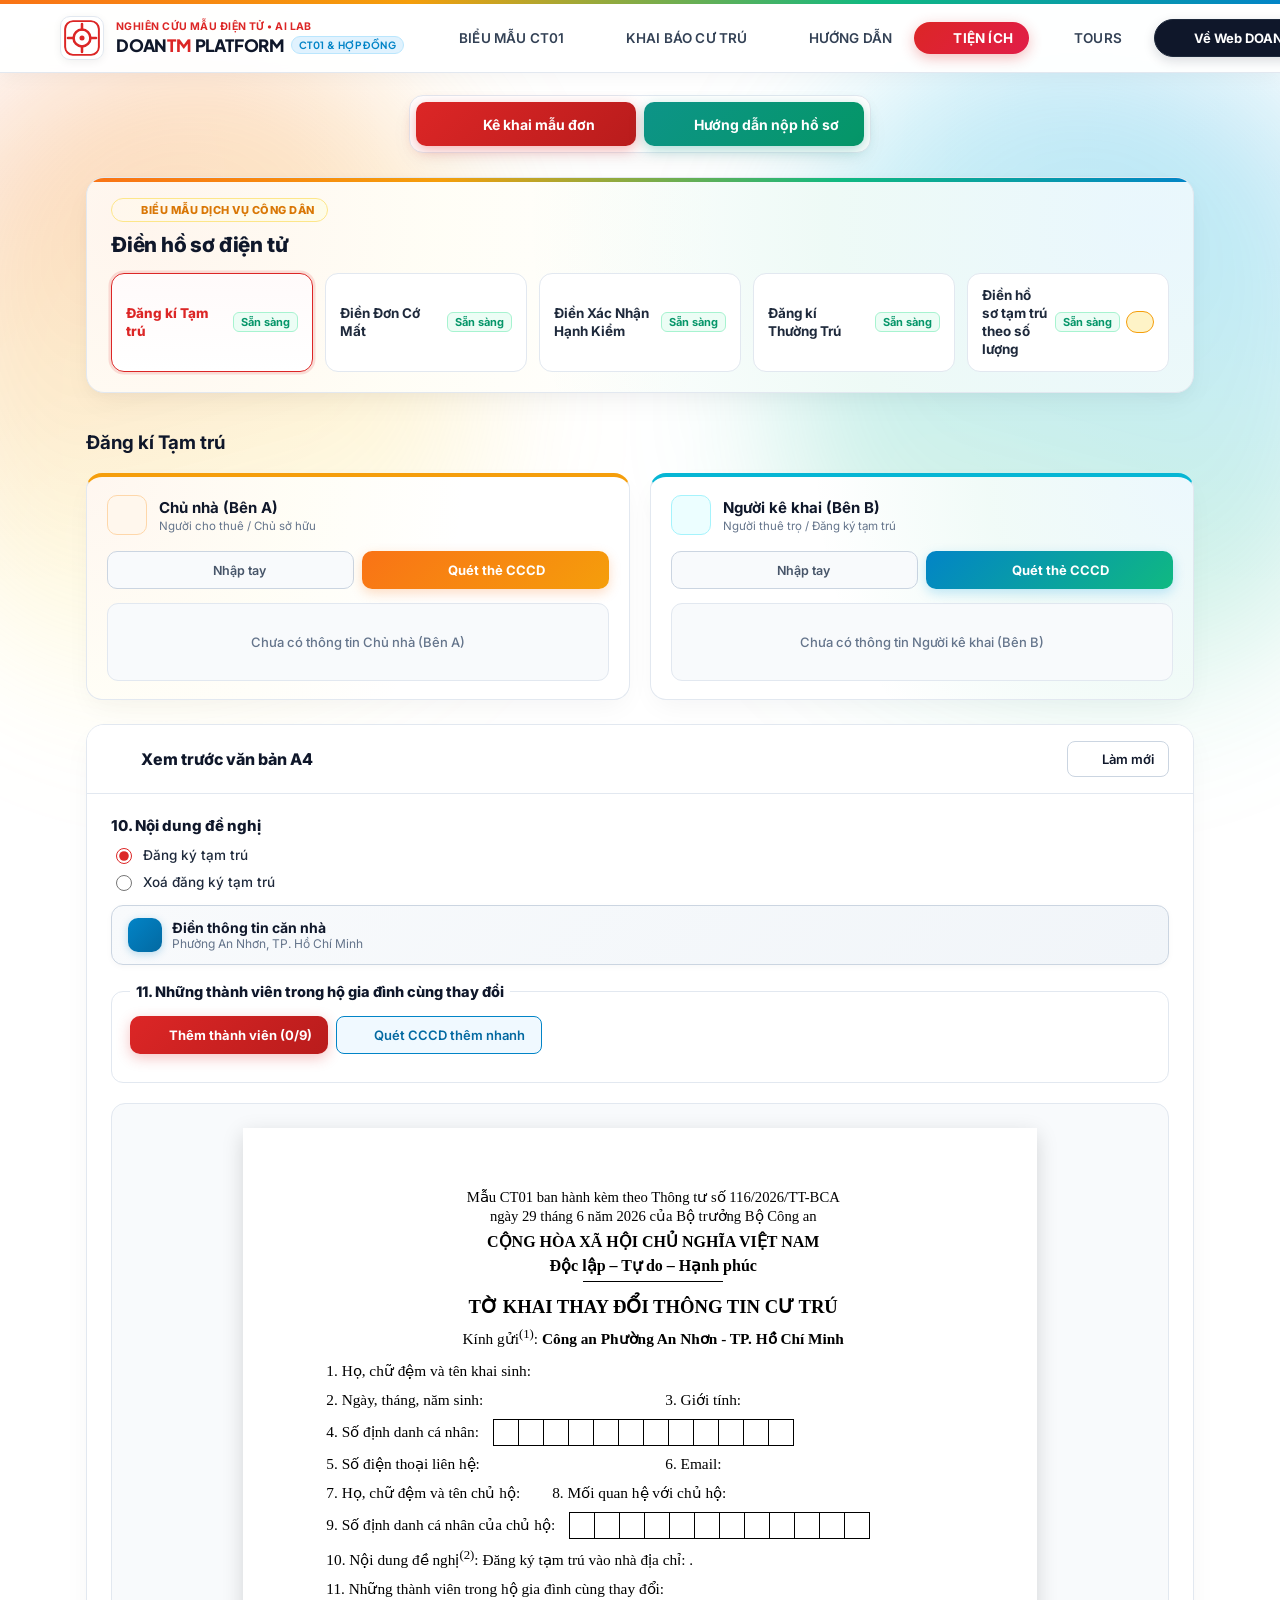
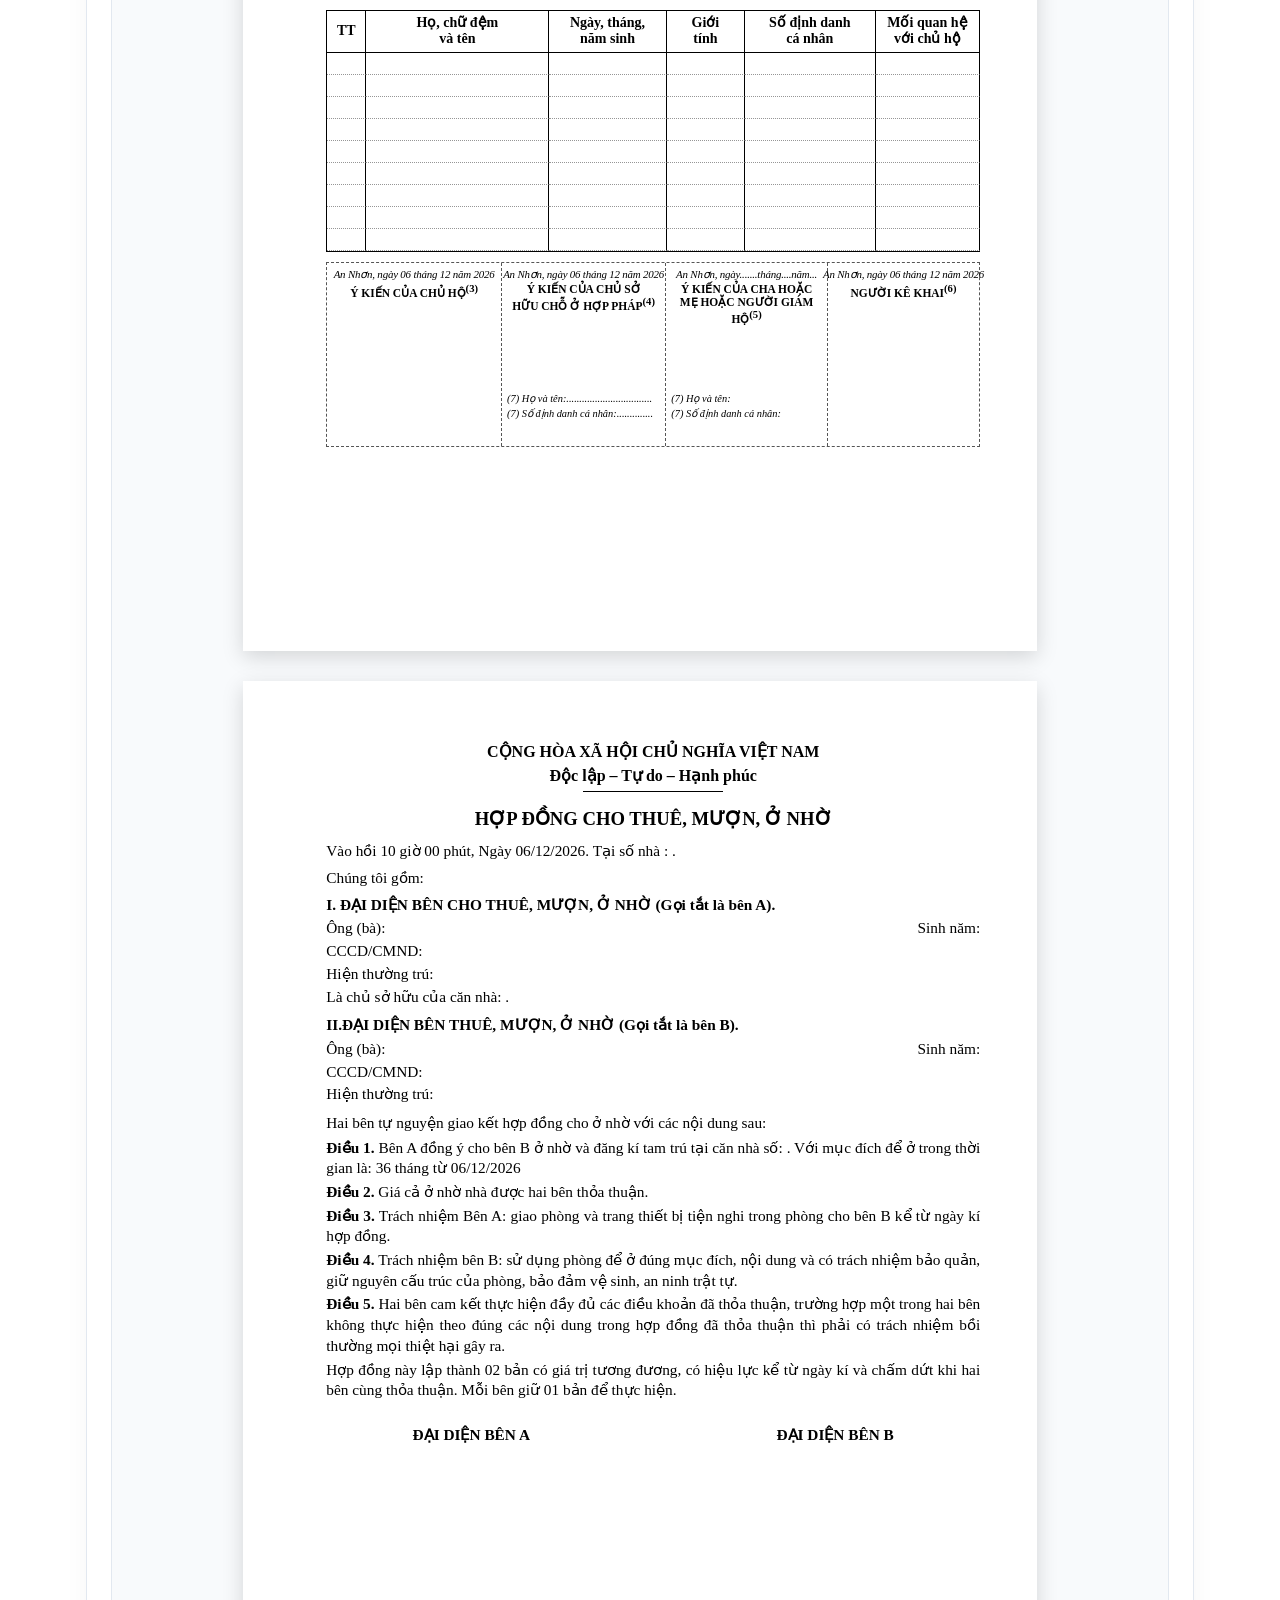
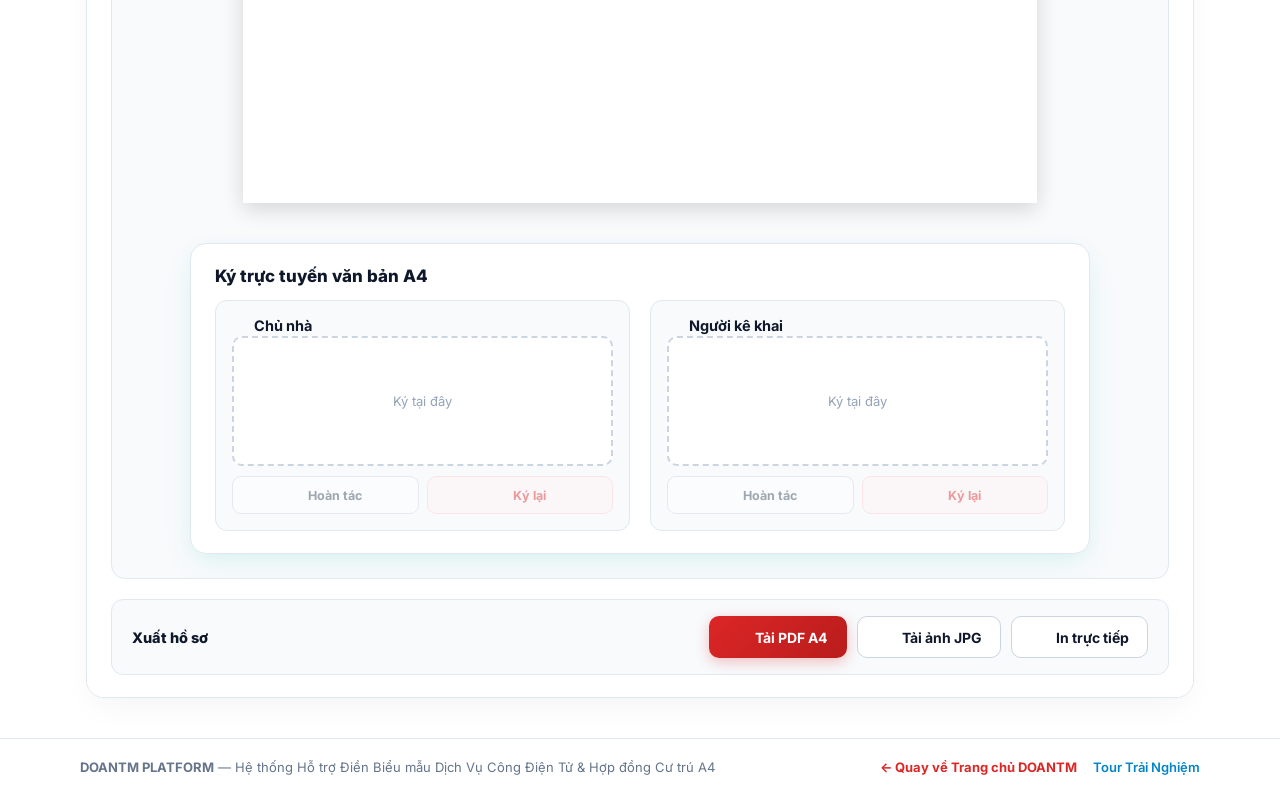
==== commit 1340d10e: "Add files via upload" ====
--- a/ct01.html
+++ b/ct01.html
@@ -23,7 +23,7 @@
   <link rel="stylesheet" href="https://fonts.googleapis.com/css2?family=Inter:wght@400;500;600;700;800&family=Plus+Jakarta+Sans:wght@500;600;700;800&display=swap" />
 
   <!-- Custom Stylesheet -->
-  <link rel="stylesheet" href="css/ct01.css" />
+  <link rel="stylesheet" href="css/ct01.css?v=20261024_fix_header" />
 
   <script defer src="https://cdn.jsdelivr.net/npm/lucide@latest/dist/umd/lucide.min.js"></script>
   <script defer src="https://cdn.jsdelivr.net/npm/jsqr@1.4.0/dist/jsQR.min.js"></script>
@@ -216,21 +216,22 @@
 
               <div class="capan-qr-card landlord-card">
                 <div>
-                  <div class="qr-card-header">
-                    <div class="qr-header-title">
-                      <div class="qr-icon text-amber">
-                        <i data-lucide="qr-code" style="width:22px;height:22px;"></i>
-                      </div>
-                      <div>
-                        <h4>Chủ nhà (Bên A)</h4>
-                      </div>
-                    </div>
-                    <div class="qr-card-actions" style="display:grid;grid-template-columns:1fr 1fr;gap:8px;width:100%;margin-top:10px;">
-                      <button type="button" class="capan-btn-manual-edit" onclick="toggleManualDrawer('landlord')" title="Nhập tay hoặc sửa thông tin Chủ nhà">
+                  <div class="qr-card-header" style="display:flex !important; flex-direction:column !important; align-items:stretch !important; gap:12px !important; margin-bottom:14px !important;">
+                    <div class="qr-header-title" style="display:flex !important; align-items:center !important; gap:12px !important; width:100% !important;">
+                      <div class="qr-icon text-amber" style="width:40px; height:40px; border-radius:10px; display:flex; align-items:center; justify-content:center; flex-shrink:0;">
+                        <i data-lucide="home" style="width:20px;height:20px;"></i>
+                      </div>
+                      <div style="min-width:0; flex:1;">
+                        <h4 style="margin:0; font-size:15px; font-weight:700; color:#0f172a; white-space:nowrap; overflow:hidden; text-overflow:ellipsis;">Chủ nhà (Bên A)</h4>
+                        <span class="qr-sub-text" style="display:block; font-size:11.5px; color:#64748b; margin-top:2px;">Người cho thuê / Chủ sở hữu</span>
+                      </div>
+                    </div>
+                    <div class="qr-card-actions" style="display:grid !important; grid-template-columns:1fr 1fr !important; gap:8px !important; width:100% !important; margin-top:4px !important;">
+                      <button type="button" class="capan-btn-manual-edit" onclick="toggleManualDrawer('landlord')" title="Nhập tay hoặc sửa thông tin Chủ nhà" style="width:100% !important; height:38px !important; justify-content:center !important;">
                         <i data-lucide="pencil" style="width:13px;height:13px;"></i>
                         <span>Nhập tay</span>
                       </button>
-                      <button type="button" class="capan-btn-scan-amber" onclick="openQrScannerModal('landlord')">
+                      <button type="button" class="capan-btn-scan-amber" onclick="openQrScannerModal('landlord')" style="width:100% !important; height:38px !important; justify-content:center !important;">
                         <i data-lucide="qr-code" style="width:15px;height:15px;"></i>
                         <span>Quét thẻ CCCD</span>
                       </button>
@@ -266,21 +267,22 @@
 
               <div class="capan-qr-card tenant-card">
                 <div>
-                  <div class="qr-card-header">
-                    <div class="qr-header-title">
-                      <div class="qr-icon text-teal">
-                        <i data-lucide="qr-code" style="width:22px;height:22px;"></i>
-                      </div>
-                      <div>
-                        <h4>Người kê khai (Bên B)</h4>
-                      </div>
-                    </div>
-                    <div class="qr-card-actions" style="display:grid;grid-template-columns:1fr 1fr;gap:8px;width:100%;margin-top:10px;">
-                      <button type="button" class="capan-btn-manual-edit" onclick="toggleManualDrawer('tenant')" title="Nhập tay hoặc sửa thông tin Người kê khai">
+                  <div class="qr-card-header" style="display:flex !important; flex-direction:column !important; align-items:stretch !important; gap:12px !important; margin-bottom:14px !important;">
+                    <div class="qr-header-title" style="display:flex !important; align-items:center !important; gap:12px !important; width:100% !important;">
+                      <div class="qr-icon text-teal" style="width:40px; height:40px; border-radius:10px; display:flex; align-items:center; justify-content:center; flex-shrink:0;">
+                        <i data-lucide="user-check" style="width:20px;height:20px;"></i>
+                      </div>
+                      <div style="min-width:0; flex:1;">
+                        <h4 style="margin:0; font-size:15px; font-weight:700; color:#0f172a; white-space:nowrap; overflow:hidden; text-overflow:ellipsis;">Người kê khai (Bên B)</h4>
+                        <span class="qr-sub-text" style="display:block; font-size:11.5px; color:#64748b; margin-top:2px;">Người thuê trọ / Đăng ký tạm trú</span>
+                      </div>
+                    </div>
+                    <div class="qr-card-actions" style="display:grid !important; grid-template-columns:1fr 1fr !important; gap:8px !important; width:100% !important; margin-top:4px !important;">
+                      <button type="button" class="capan-btn-manual-edit" onclick="toggleManualDrawer('tenant')" title="Nhập tay hoặc sửa thông tin Người kê khai" style="width:100% !important; height:38px !important; justify-content:center !important;">
                         <i data-lucide="pencil" style="width:13px;height:13px;"></i>
                         <span>Nhập tay</span>
                       </button>
-                      <button type="button" class="capan-btn-scan-primary" onclick="openQrScannerModal('tenant')">
+                      <button type="button" class="capan-btn-scan-primary" onclick="openQrScannerModal('tenant')" style="width:100% !important; height:38px !important; justify-content:center !important;">
                         <i data-lucide="qr-code" style="width:15px;height:15px;"></i>
                         <span>Quét thẻ CCCD</span>
                       </button>
@@ -838,27 +840,30 @@
               <div class="batch-card-body" style="display:flex;flex-direction:column;gap:18px;">
                 <div class="capan-qr-card landlord-card">
                   <div>
-                    <div class="qr-card-header">
-                      <div class="qr-header-title">
-                        <div class="qr-icon text-amber">
-                          <i data-lucide="qr-code" style="width:22px;height:22px;"></i>
-                        </div>
-                        <div>
-                          <h4>Chủ nhà (Bên A)</h4>
-                        </div>
-                      </div>
-                      <div class="qr-card-actions" style="display:grid;grid-template-columns:1fr 1fr;gap:8px;width:100%;margin-top:10px;">
-                        <button type="button" class="capan-btn-manual-edit" onclick="toggleManualDrawer('batch-landlord')" title="Nhập tay hoặc sửa thông tin Chủ nhà">
+                    <div class="qr-card-header" style="display:flex !important; flex-direction:column !important; align-items:stretch !important; gap:12px !important; margin-bottom:14px !important;">
+                      <div class="qr-header-title" style="display:flex !important; align-items:center !important; justify-content:space-between !important; width:100% !important; gap:10px !important;">
+                        <div style="display:flex; align-items:center; gap:12px; min-width:0; flex:1;">
+                          <div class="qr-icon text-amber" style="width:40px; height:40px; border-radius:10px; display:flex; align-items:center; justify-content:center; flex-shrink:0;">
+                            <i data-lucide="home" style="width:20px;height:20px;"></i>
+                          </div>
+                          <div style="min-width:0; flex:1;">
+                            <h4 style="margin:0; font-size:15px; font-weight:700; color:#0f172a; white-space:nowrap; overflow:hidden; text-overflow:ellipsis;">Chủ nhà (Bên A)</h4>
+                            <span class="qr-sub-text" style="display:block; font-size:11.5px; color:#64748b; margin-top:2px;">Người cho thuê / Chủ cơ sở</span>
+                          </div>
+                        </div>
+                        <button type="button" class="capan-btn-sample" onclick="fillBatchLandlordSample()" title="Nạp nhanh mẫu thử chủ nhà" style="display:inline-flex; align-items:center; gap:5px; height:32px; padding:0 10px; border-radius:8px; font-size:12px; font-weight:600; color:#0284c7; background:#f0f9ff; border:1px solid #bae6fd; cursor:pointer; flex-shrink:0;">
+                          <i data-lucide="wand-2" style="width:13px;height:13px;color:#0284c7;"></i>
+                          <span>Mẫu thử</span>
+                        </button>
+                      </div>
+                      <div class="qr-card-actions" style="display:grid !important; grid-template-columns:1fr 1fr !important; gap:8px !important; width:100% !important; margin-top:4px !important;">
+                        <button type="button" class="capan-btn-manual-edit" onclick="toggleManualDrawer('batch-landlord')" title="Nhập tay hoặc sửa thông tin Chủ nhà" style="width:100% !important; height:38px !important; justify-content:center !important;">
                           <i data-lucide="pencil" style="width:13px;height:13px;"></i>
                           <span>Nhập tay</span>
                         </button>
-                        <button type="button" class="capan-btn-scan-amber" onclick="openQrScannerModal('batch-landlord')">
+                        <button type="button" class="capan-btn-scan-amber" onclick="openQrScannerModal('batch-landlord')" style="width:100% !important; height:38px !important; justify-content:center !important;">
                           <i data-lucide="qr-code" style="width:15px;height:15px;"></i>
                           <span>Quét thẻ CCCD</span>
-                        </button>
-                        <button type="button" class="capan-btn-manual-edit" onclick="fillBatchLandlordSample()" title="Nạp nhanh mẫu thử chủ nhà">
-                          <i data-lucide="wand-2" style="width:13px;height:13px;color:#0284c7;"></i>
-                          <span>Mẫu thử</span>
                         </button>
                       </div>
                     </div>
@@ -1618,6 +1623,6 @@
   </div>
         
   <!-- Scripts -->
-  <script defer src="js/ct01.js?v=20261023c"></script>
+  <script defer src="js/ct01.js?v=20261024_fix_header"></script>
 </body>
 </html>
--- a/css/ct01.css
+++ b/css/ct01.css
@@ -763,19 +763,21 @@
 }
 
 .qr-card-header {
-  display: flex;
-  flex-direction: column;
-  align-items: stretch;
-  gap: 12px;
-  margin-bottom: 14px;
+  display: flex !important;
+  flex-direction: column !important;
+  align-items: stretch !important;
+  gap: 12px !important;
+  margin-bottom: 14px !important;
+  width: 100% !important;
 }
 
 .qr-header-title {
-  display: flex;
-  align-items: center;
-  gap: 10px;
-  flex: 1;
-  min-width: 0;
+  display: flex !important;
+  align-items: center !important;
+  justify-content: space-between !important;
+  gap: 12px !important;
+  width: 100% !important;
+  min-width: 0 !important;
 }
 
 .qr-icon {
@@ -820,10 +822,11 @@
 }
 
 .qr-card-actions {
-  display: flex;
-  align-items: center;
-  gap: 6px;
-  flex-shrink: 0;
+  display: grid !important;
+  grid-template-columns: 1fr 1fr !important;
+  gap: 8px !important;
+  width: 100% !important;
+  margin-top: 4px !important;
 }
 
 .capan-btn-scan-amber,
@@ -3074,26 +3077,34 @@
     gap: 14px;
   }
   .qr-card-header {
-    flex-direction: column;
-    align-items: stretch;
-    gap: 10px;
-  }
-  .qr-header-title {
-    width: 100%;
-  }
+  display: flex !important;
+  flex-direction: column !important;
+  align-items: stretch !important;
+  gap: 12px !important;
+  margin-bottom: 14px !important;
+  width: 100% !important;
+}
+
+.qr-header-title {
+  display: flex !important;
+  align-items: center !important;
+  justify-content: space-between !important;
+  gap: 12px !important;
+  width: 100% !important;
+  min-width: 0 !important;
+}
   .qr-card-actions {
-    width: 100%;
-    display: flex;
-    gap: 8px;
-  }
-  .qr-card-actions .capan-btn-manual-edit {
-    flex: 1;
-    justify-content: center;
-  }
+    display: grid !important;
+    grid-template-columns: 1fr 1fr !important;
+    gap: 8px !important;
+    width: 100% !important;
+  }
+  .qr-card-actions .capan-btn-manual-edit,
   .qr-card-actions .capan-btn-scan-amber,
   .qr-card-actions .capan-btn-scan-primary {
-    flex: 1.35;
-    justify-content: center;
+    width: 100% !important;
+    height: 38px !important;
+    justify-content: center !important;
   }
   .sig-pads-grid,
   .ct01-address-inputs-grid,
